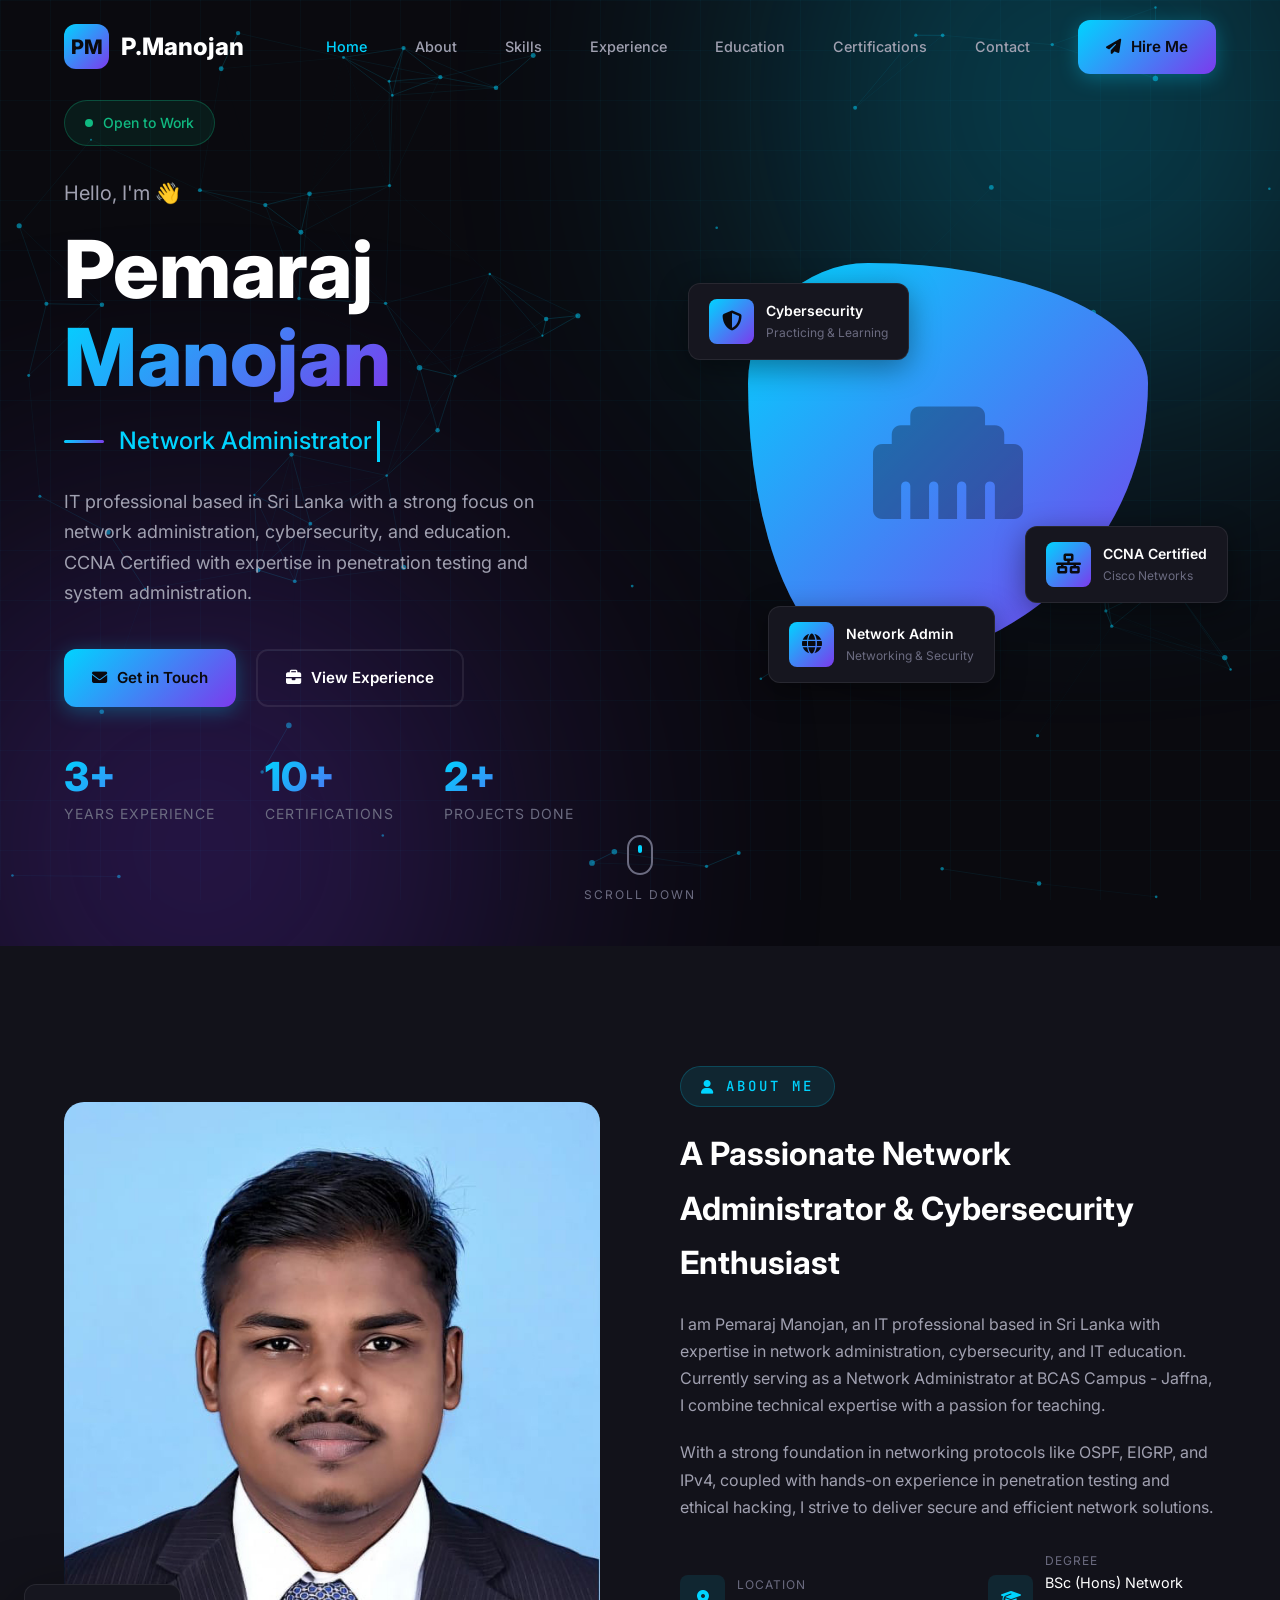
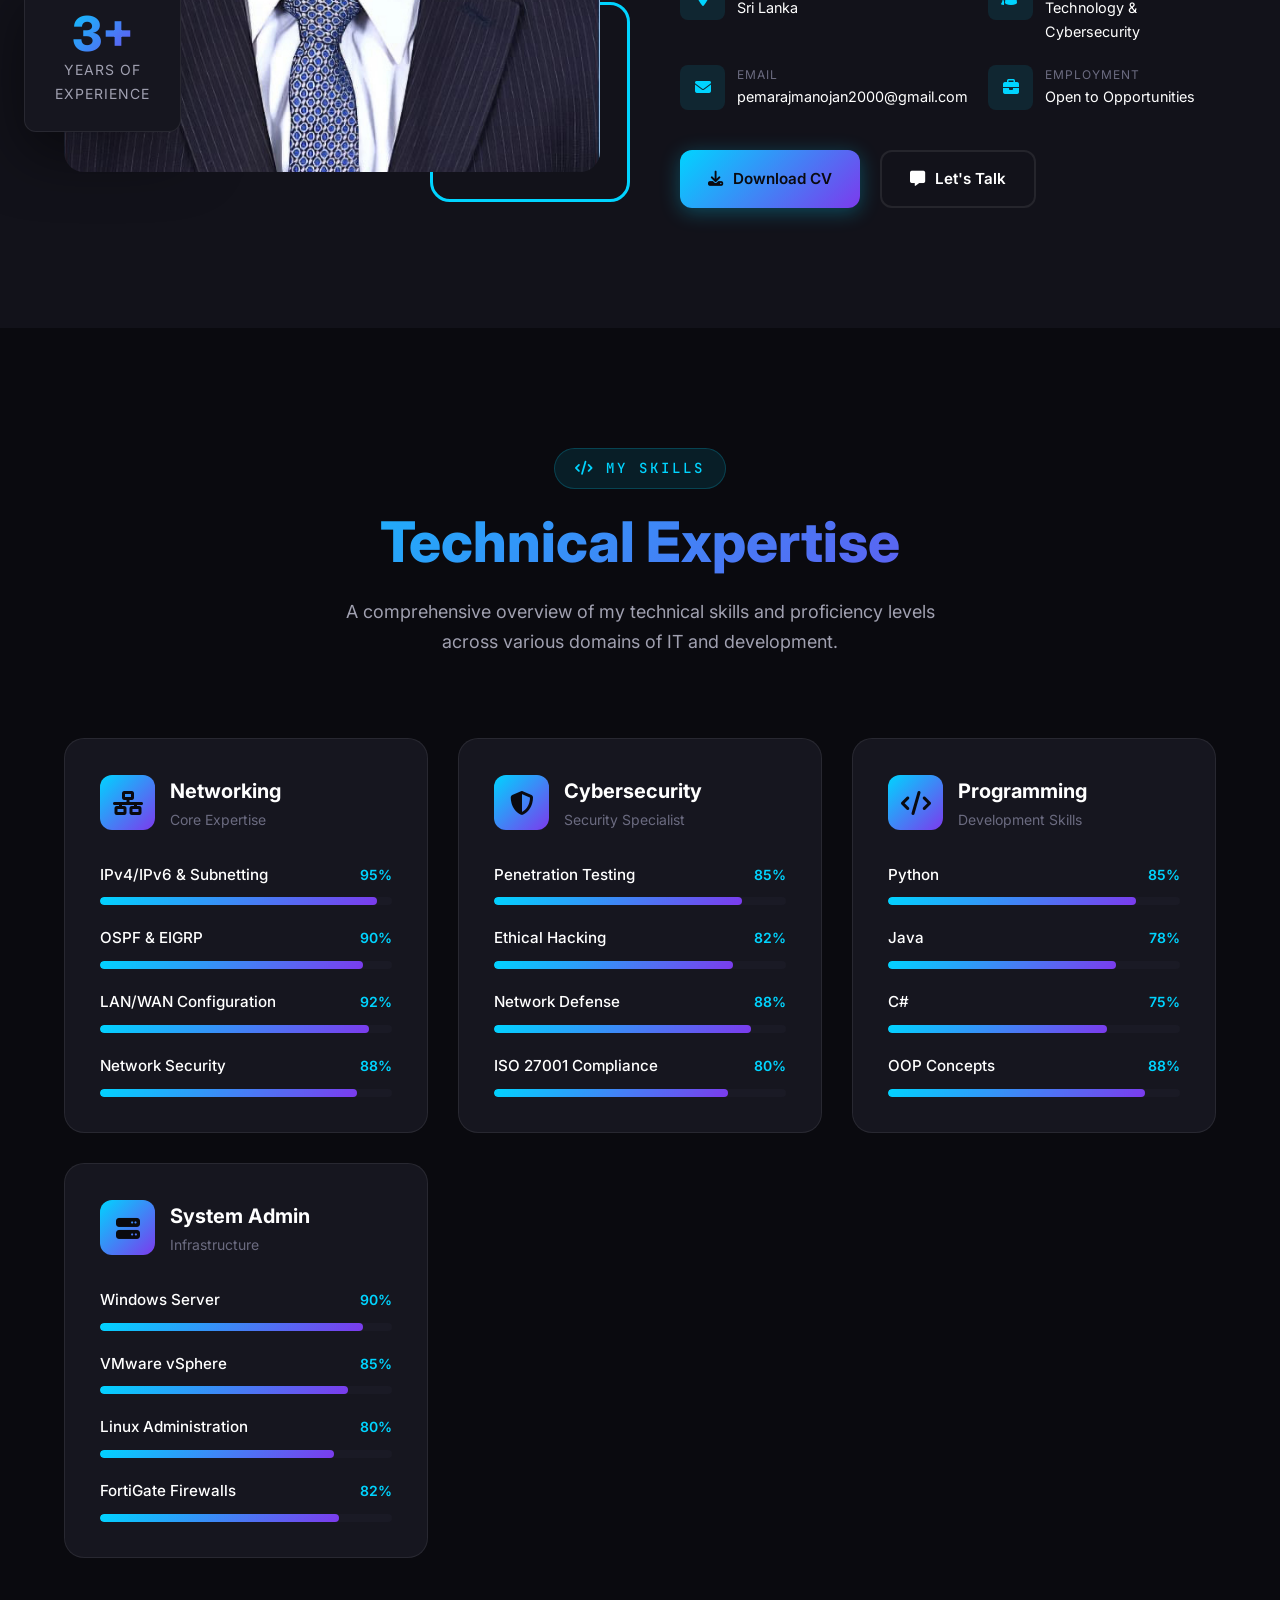
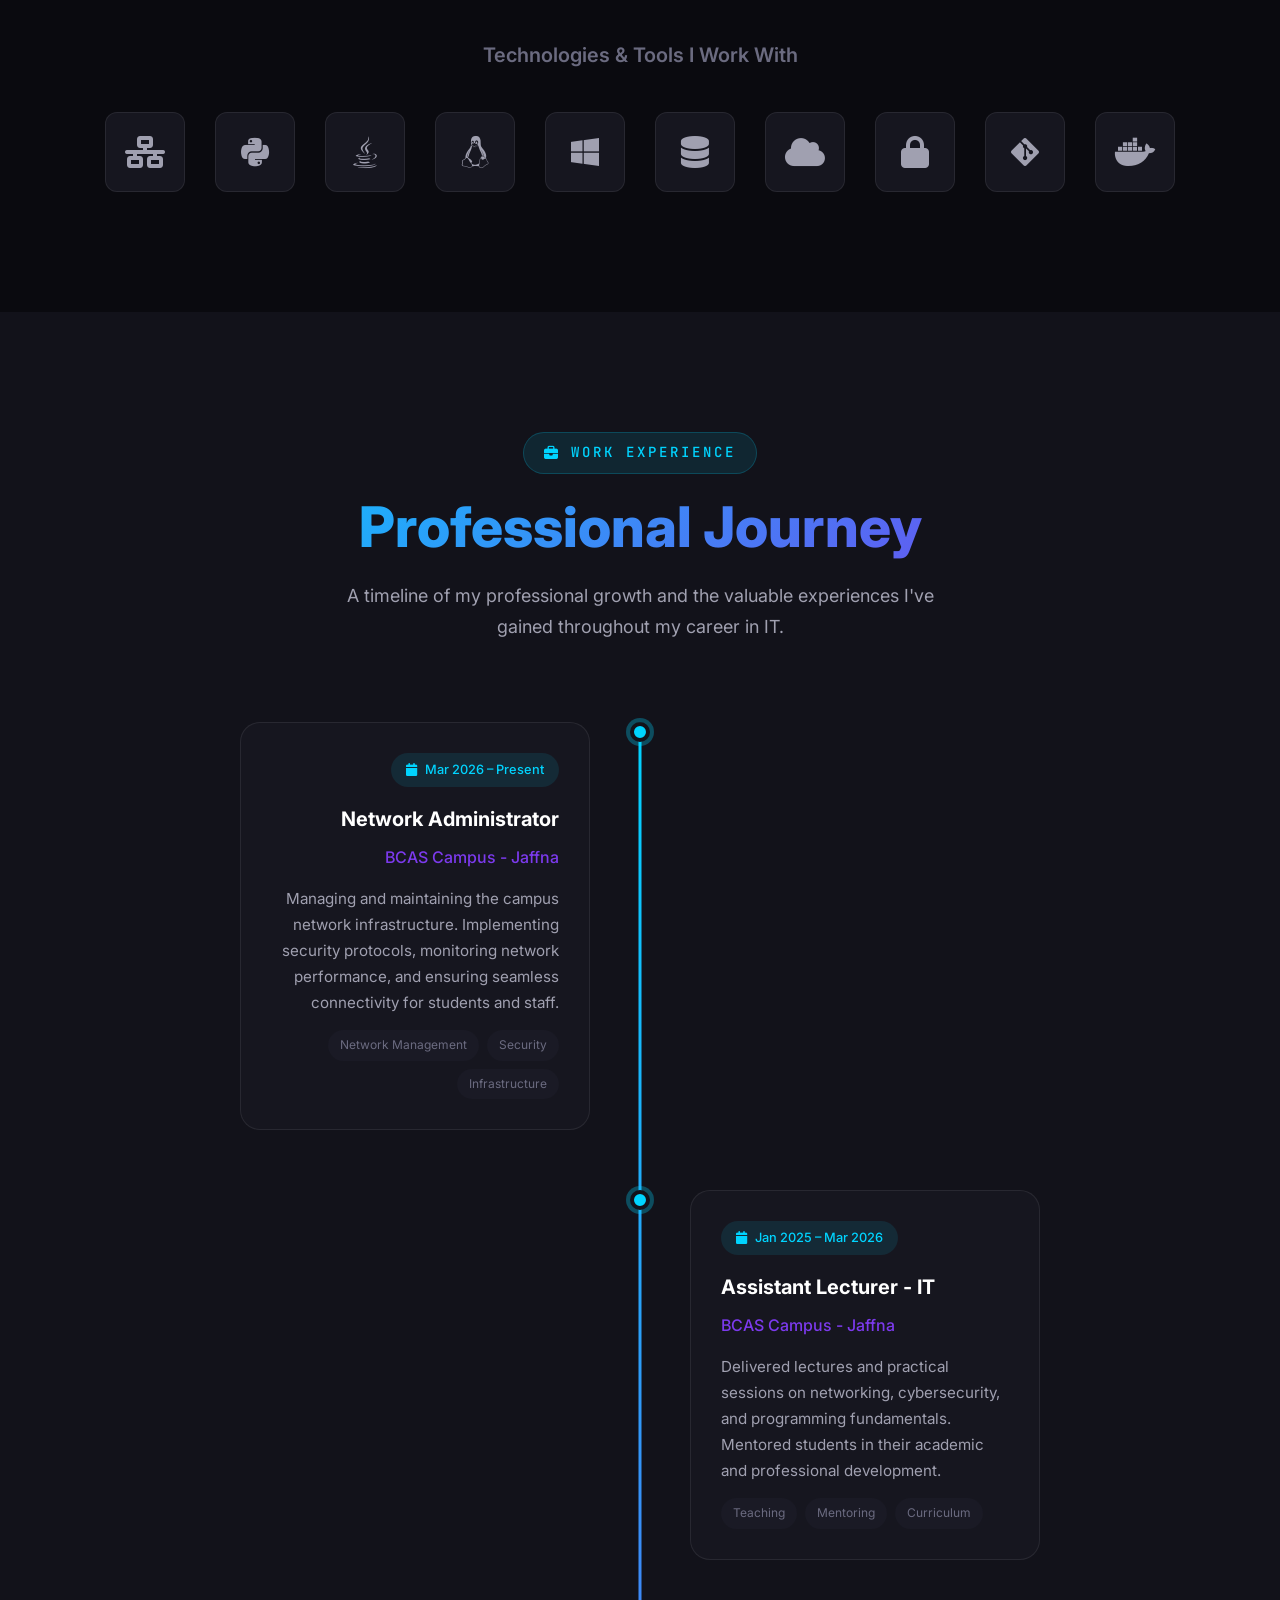
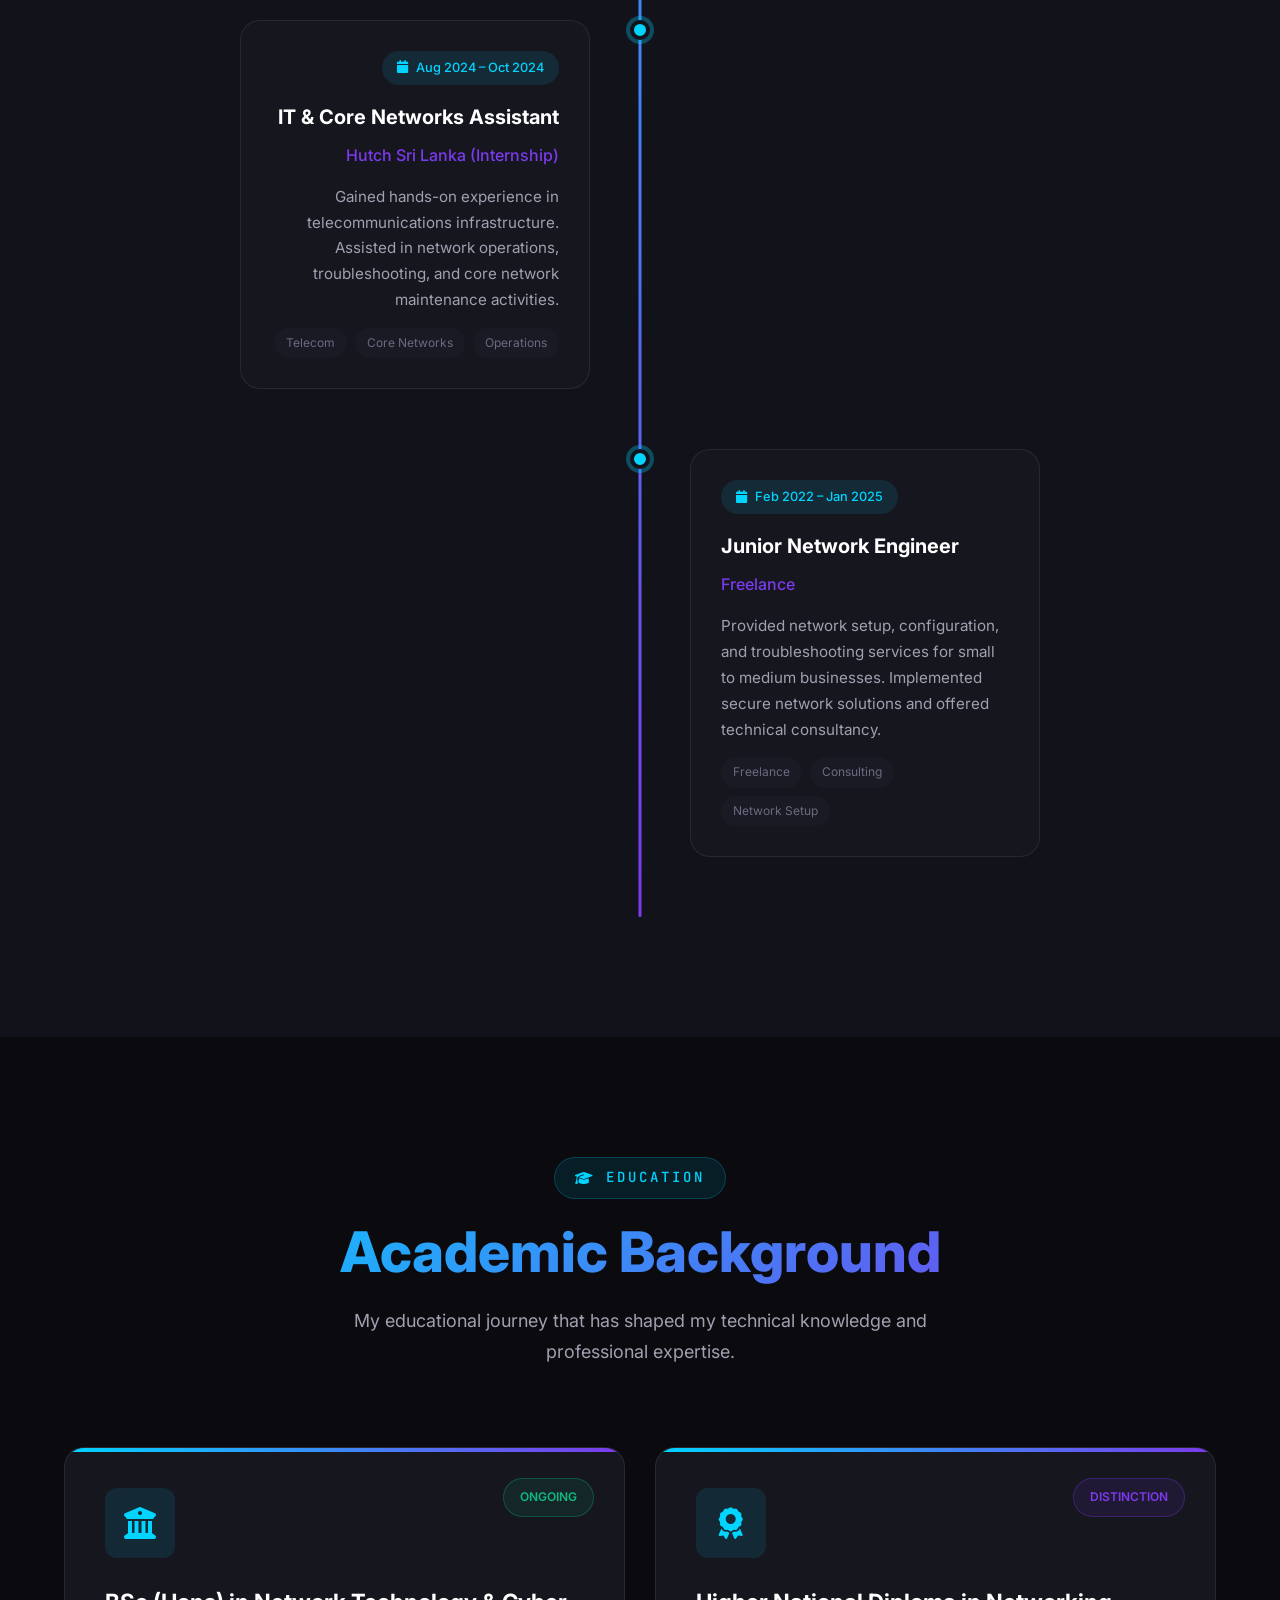
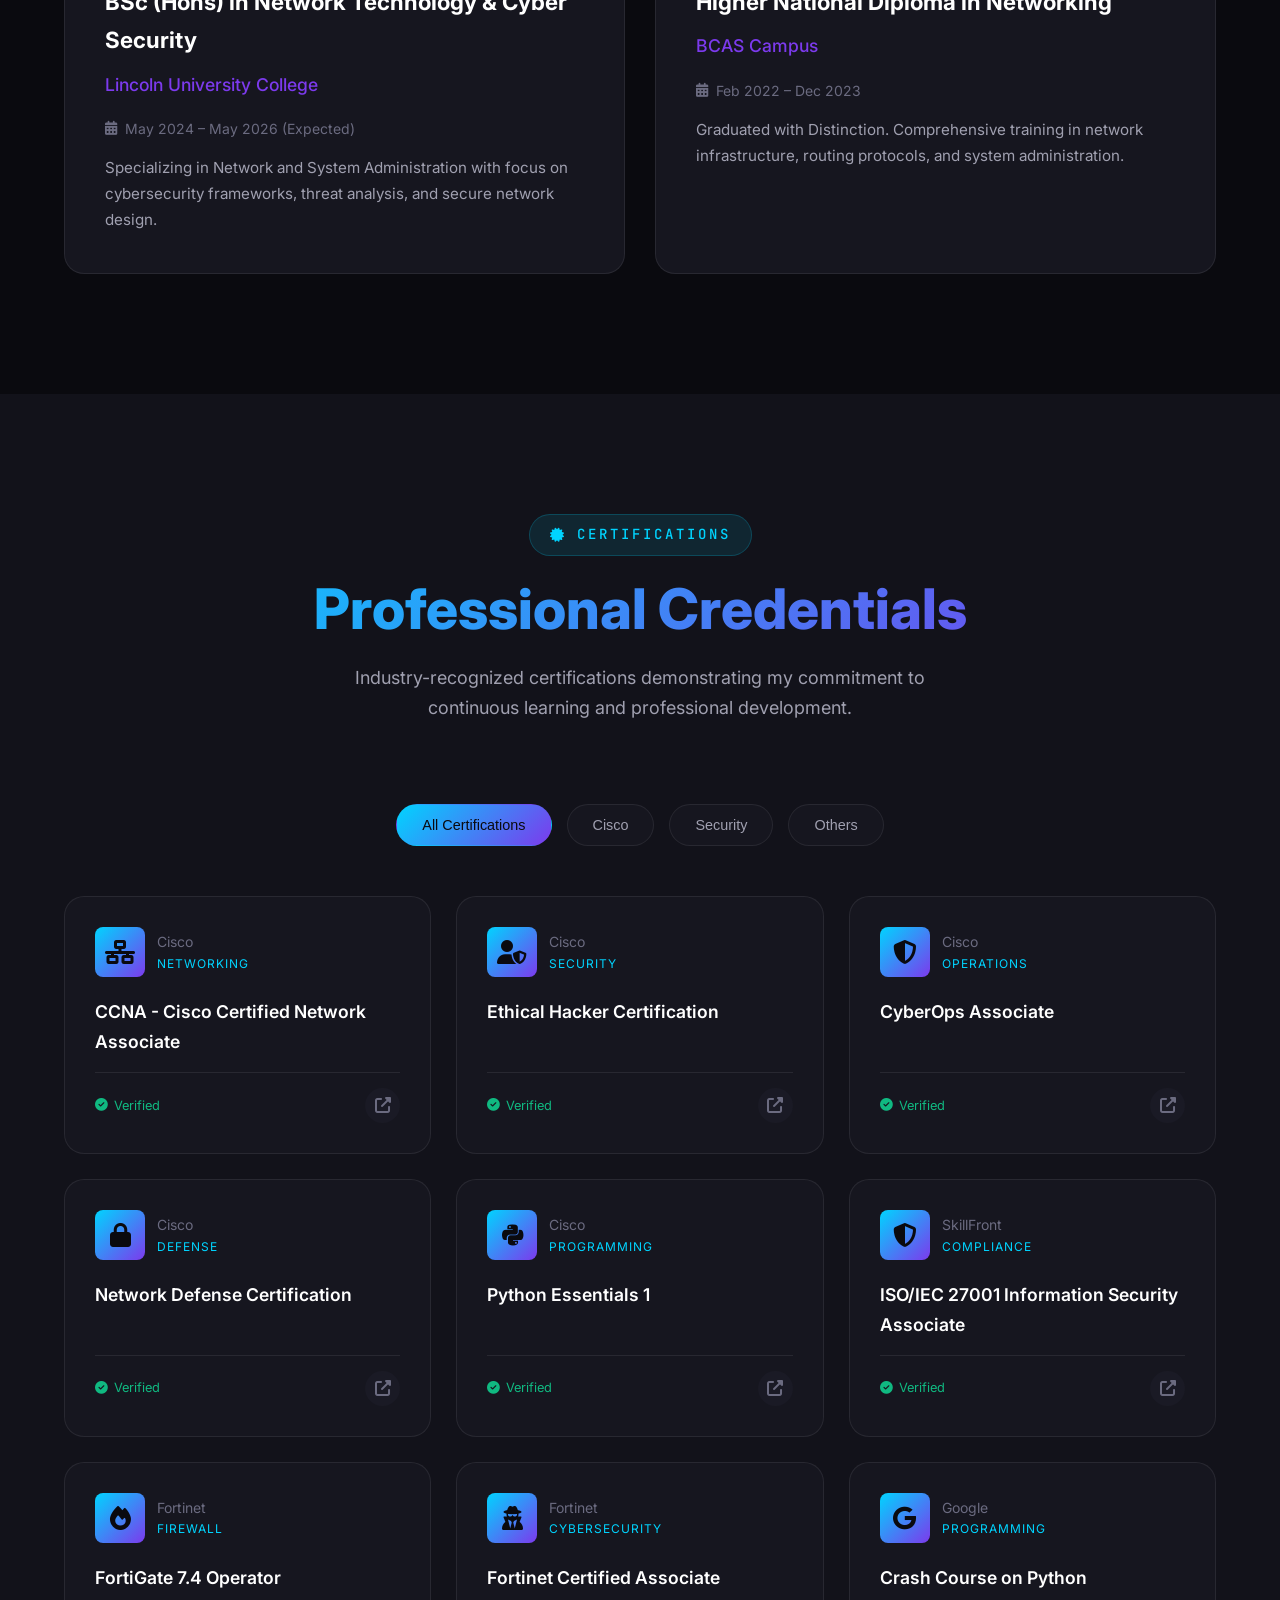
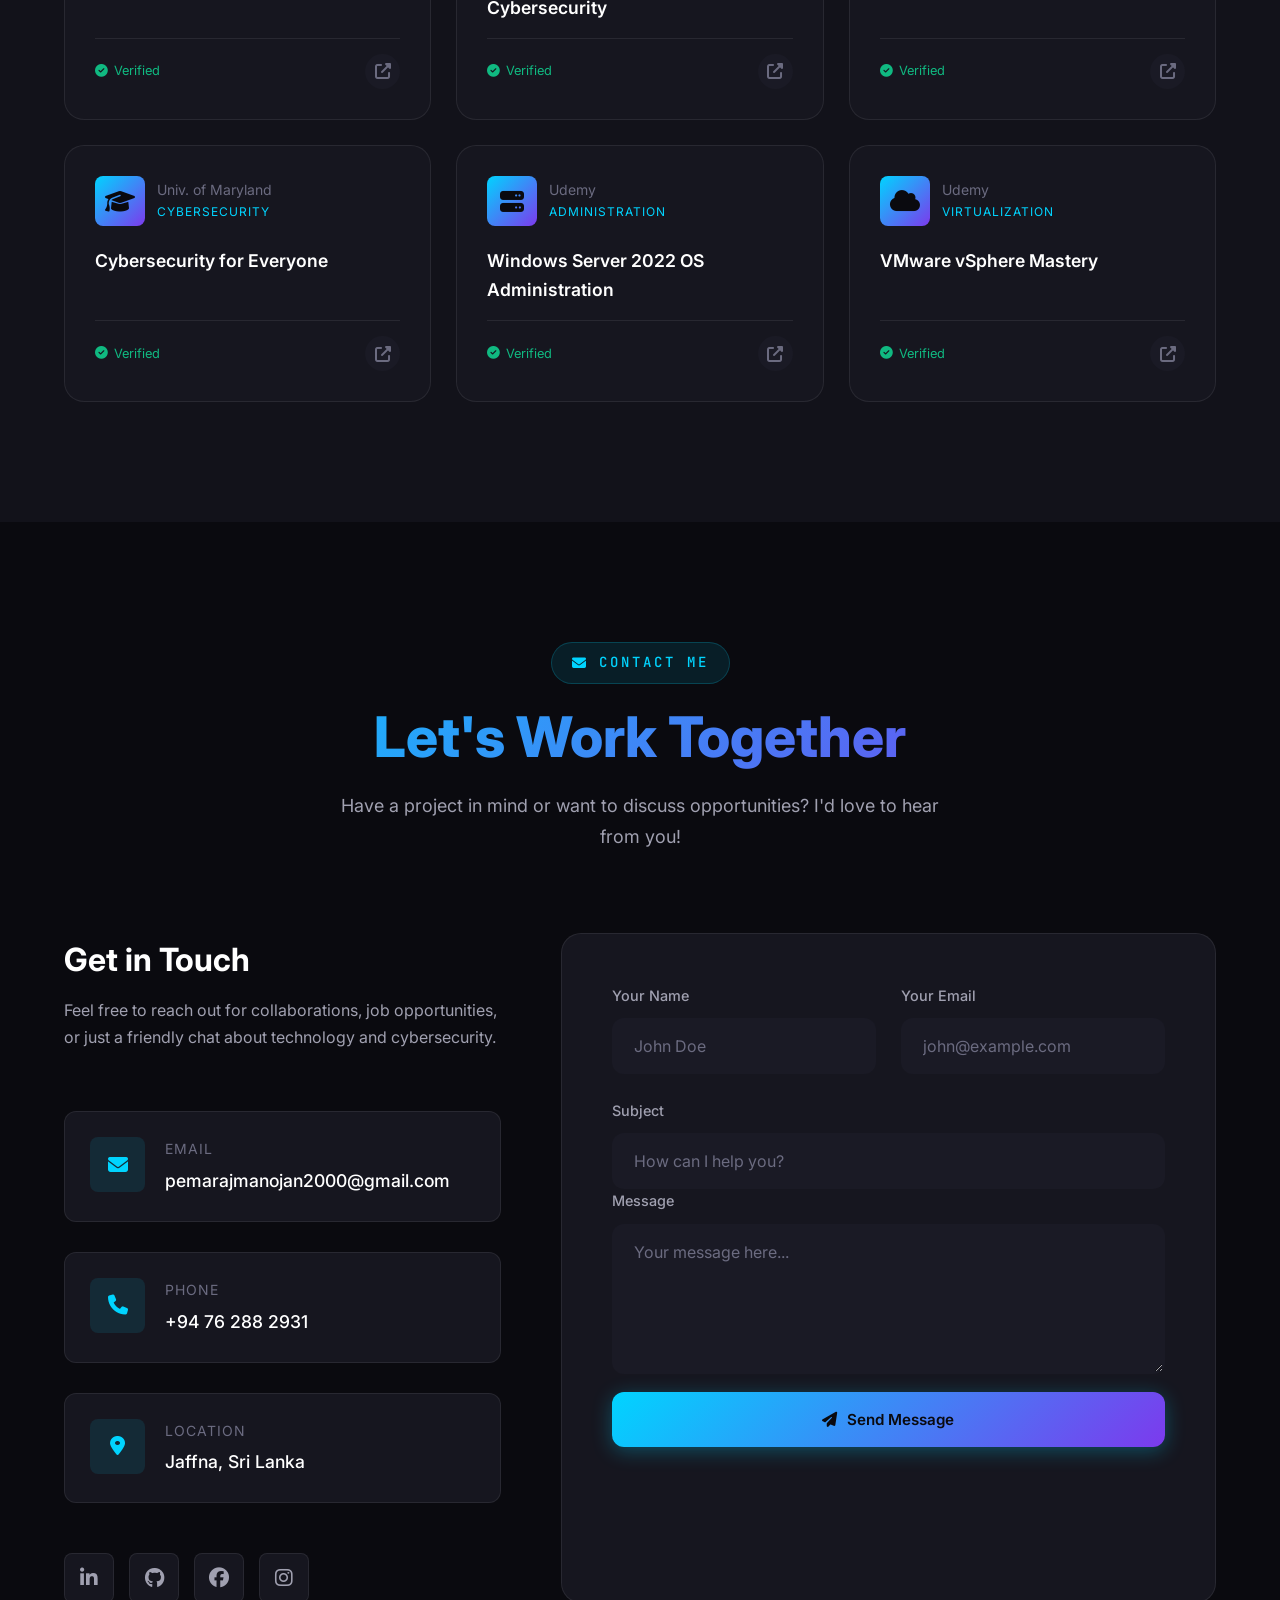
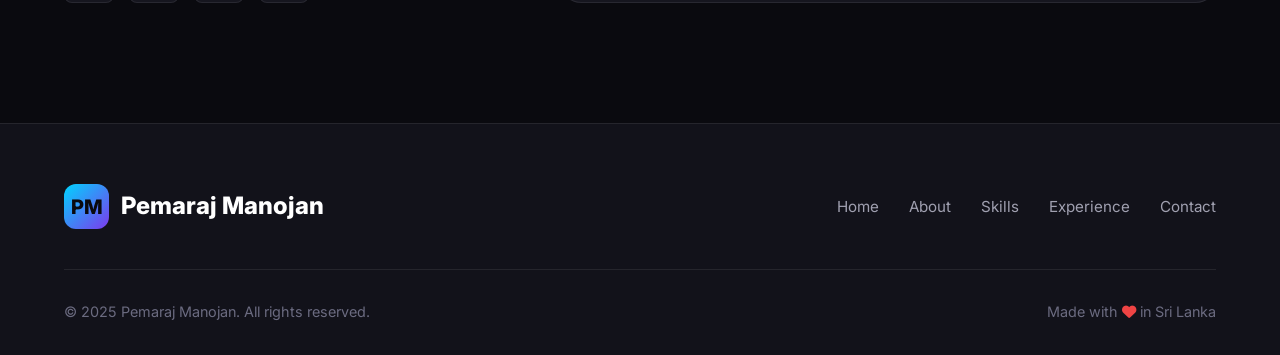
==== index.html @ 78e45309 "Add files via upload" ====
<!DOCTYPE html>
<html lang="en">
<head>
    <meta charset="UTF-8">
    <meta name="viewport" content="width=device-width, initial-scale=1.0">
    <title>Pemaraj Manojan | Network Administrator & Cybersecurity Specialist</title>
    <link href="https://fonts.googleapis.com/css2?family=Inter:wght@300;400;500;600;700;800&family=JetBrains+Mono:wght@400;500&display=swap" rel="stylesheet">
    <link rel="stylesheet" href="https://cdnjs.cloudflare.com/ajax/libs/font-awesome/6.4.0/css/all.min.css">
    <!-- Font Awesome 5 -->
<link rel="stylesheet" href="https://cdnjs.cloudflare.com/ajax/libs/font-awesome/5.15.4/css/all.min.css">

<!-- Font Awesome 6 -->
<link rel="stylesheet" href="https://cdnjs.cloudflare.com/ajax/libs/font-awesome/6.4.0/css/all.min.css">
    <style>
        /* ============================================
           CSS VARIABLES & ROOT CONFIGURATION
        ============================================ */
        :root {
            --primary: #00d4ff;
            --primary-dark: #00a8cc;
            --secondary: #7c3aed;
            --accent: #10b981;
            --warning: #f59e0b;
            --danger: #ef4444;
            
            --bg-primary: #0a0a0f;
            --bg-secondary: #12121a;
            --bg-tertiary: #1a1a25;
            --bg-card: #16161f;
            --bg-card-hover: #1e1e2a;
            
            --text-primary: #ffffff;
            --text-secondary: #a0a0b0;
            --text-muted: #6b6b80;
            
            --gradient-primary: linear-gradient(135deg, #00d4ff 0%, #7c3aed 100%);
            --gradient-secondary: linear-gradient(135deg, #7c3aed 0%, #ec4899 100%);
            --gradient-accent: linear-gradient(135deg, #10b981 0%, #00d4ff 100%);
            
            --border-color: rgba(255, 255, 255, 0.08);
            --border-glow: rgba(0, 212, 255, 0.3);
            --shadow-sm: 0 2px 8px rgba(0, 0, 0, 0.3);
            --shadow-md: 0 8px 30px rgba(0, 0, 0, 0.4);
            --shadow-lg: 0 20px 60px rgba(0, 0, 0, 0.5);
            --shadow-glow: 0 0 40px rgba(0, 212, 255, 0.15);
            
            --section-padding: 120px;
            --container-width: 1200px;
            
            --transition-fast: 0.2s ease;
            --transition-normal: 0.3s ease;
            --transition-slow: 0.5s ease;
            
            --radius-sm: 8px;
            --radius-md: 12px;
            --radius-lg: 20px;
            --radius-xl: 30px;
        }

        /* ============================================
           RESET & BASE STYLES
        ============================================ */
        *, *::before, *::after {
            margin: 0;
            padding: 0;
            box-sizing: border-box;
        }

        html {
            scroll-behavior: smooth;
            font-size: 16px;
        }

        body {
            font-family: 'Inter', -apple-system, BlinkMacSystemFont, sans-serif;
            background: var(--bg-primary);
            color: var(--text-primary);
            line-height: 1.7;
            overflow-x: hidden;
            -webkit-font-smoothing: antialiased;
            -moz-osx-font-smoothing: grayscale;
        }

        ::selection {
            background: var(--primary);
            color: var(--bg-primary);
        }

        ::-webkit-scrollbar {
            width: 10px;
        }

        ::-webkit-scrollbar-track {
            background: var(--bg-secondary);
        }

        ::-webkit-scrollbar-thumb {
            background: var(--gradient-primary);
            border-radius: 5px;
        }

        a {
            text-decoration: none;
            color: inherit;
            transition: var(--transition-normal);
        }

        img {
            max-width: 100%;
            height: auto;
            display: block;
        }

        /* ============================================
           UTILITY CLASSES
        ============================================ */
        .container {
            max-width: var(--container-width);
            margin: 0 auto;
            padding: 0 24px;
        }

        .section {
            padding: var(--section-padding) 0;
            position: relative;
        }

        .section-header {
            text-align: center;
            margin-bottom: 80px;
        }

        .section-label {
            display: inline-flex;
            align-items: center;
            gap: 10px;
            font-family: 'JetBrains Mono', monospace;
            font-size: 0.875rem;
            font-weight: 500;
            color: var(--primary);
            text-transform: uppercase;
            letter-spacing: 3px;
            margin-bottom: 20px;
            padding: 8px 20px;
            background: rgba(0, 212, 255, 0.1);
            border: 1px solid rgba(0, 212, 255, 0.2);
            border-radius: 50px;
        }

        .section-title {
            font-size: clamp(2.5rem, 5vw, 3.5rem);
            font-weight: 800;
            line-height: 1.2;
            margin-bottom: 20px;
            background: var(--gradient-primary);
            -webkit-background-clip: text;
            -webkit-text-fill-color: transparent;
            background-clip: text;
        }

        .section-subtitle {
            font-size: 1.125rem;
            color: var(--text-secondary);
            max-width: 600px;
            margin: 0 auto;
        }

        .gradient-text {
            background: var(--gradient-primary);
            -webkit-background-clip: text;
            -webkit-text-fill-color: transparent;
            background-clip: text;
        }

        /* ============================================
           ANIMATED BACKGROUND
        ============================================ */
        #particles-canvas {
            position: fixed;
            top: 0;
            left: 0;
            width: 100%;
            height: 100%;
            z-index: -1;
            pointer-events: none;
        }

        .bg-grid {
            position: fixed;
            top: 0;
            left: 0;
            width: 100%;
            height: 100%;
            background-image: 
                linear-gradient(rgba(0, 212, 255, 0.03) 1px, transparent 1px),
                linear-gradient(90deg, rgba(0, 212, 255, 0.03) 1px, transparent 1px);
            background-size: 50px 50px;
            z-index: -1;
            pointer-events: none;
        }

        /* ============================================
           NAVIGATION
        ============================================ */
        .navbar {
            position: fixed;
            top: 0;
            left: 0;
            right: 0;
            z-index: 1000;
            padding: 20px 0;
            transition: var(--transition-normal);
        }

        .navbar.scrolled {
            background: rgba(10, 10, 15, 0.95);
            backdrop-filter: blur(20px);
            -webkit-backdrop-filter: blur(20px);
            border-bottom: 1px solid var(--border-color);
            padding: 15px 0;
            box-shadow: var(--shadow-md);
        }

        .nav-container {
            display: flex;
            align-items: center;
            justify-content: space-between;
            max-width: var(--container-width);
            margin: 0 auto;
            padding: 0 24px;
        }

        .nav-logo {
            display: flex;
            align-items: center;
            gap: 12px;
            font-size: 1.5rem;
            font-weight: 800;
            color: var(--text-primary);
            z-index: 1001;
        }

        .logo-icon {
            width: 45px;
            height: 45px;
            background: var(--gradient-primary);
            border-radius: var(--radius-md);
            display: flex;
            align-items: center;
            justify-content: center;
            font-size: 1.25rem;
            font-weight: 800;
            color: var(--bg-primary);
        }

        .nav-menu {
            display: flex;
            align-items: center;
            gap: 8px;
            list-style: none;
        }

        .nav-link {
            display: block;
            padding: 12px 20px;
            font-size: 0.9rem;
            font-weight: 500;
            color: var(--text-secondary);
            border-radius: var(--radius-sm);
            transition: var(--transition-normal);
        }

        .nav-link:hover {
            color: var(--text-primary);
            background: rgba(255, 255, 255, 0.05);
        }

        .nav-link.active {
            color: var(--primary);
        }

        .nav-cta {
            margin-left: 20px;
        }

        .btn {
            display: inline-flex;
            align-items: center;
            justify-content: center;
            gap: 10px;
            padding: 14px 28px;
            font-family: inherit;
            font-size: 0.95rem;
            font-weight: 600;
            border: none;
            border-radius: var(--radius-md);
            cursor: pointer;
            transition: var(--transition-normal);
        }

        .btn-primary {
            background: var(--gradient-primary);
            color: var(--bg-primary);
            box-shadow: 0 4px 20px rgba(0, 212, 255, 0.3);
        }

        .btn-primary:hover {
            transform: translateY(-2px);
            box-shadow: 0 8px 30px rgba(0, 212, 255, 0.4);
        }

        .btn-secondary {
            background: transparent;
            color: var(--text-primary);
            border: 2px solid var(--border-color);
        }

        .btn-secondary:hover {
            border-color: var(--primary);
            background: rgba(0, 212, 255, 0.1);
        }

        .mobile-menu-btn {
            display: none;
            flex-direction: column;
            gap: 6px;
            padding: 10px;
            background: none;
            border: none;
            cursor: pointer;
            z-index: 1001;
        }

        .mobile-menu-btn span {
            display: block;
            width: 25px;
            height: 2px;
            background: var(--text-primary);
            border-radius: 2px;
            transition: var(--transition-normal);
        }

        /* ============================================
           HERO SECTION
        ============================================ */
        .hero {
            min-height: 100vh;
            display: flex;
            align-items: center;
            padding-top: 100px;
            position: relative;
            overflow: hidden;
        }

        .hero-bg-glow {
            position: absolute;
            width: 600px;
            height: 600px;
            border-radius: 50%;
            filter: blur(150px);
            opacity: 0.3;
            pointer-events: none;
        }

        .hero-bg-glow.primary {
            top: -200px;
            right: -100px;
            background: var(--primary);
        }

        .hero-bg-glow.secondary {
            bottom: -200px;
            left: -100px;
            background: var(--secondary);
        }

        .hero-content {
            display: grid;
            grid-template-columns: 1fr 1fr;
            gap: 80px;
            align-items: center;
            position: relative;
            z-index: 1;
        }

        .hero-text {
            animation: fadeInUp 1s ease;
        }

        .hero-badge {
            display: inline-flex;
            align-items: center;
            gap: 10px;
            padding: 10px 20px;
            background: rgba(16, 185, 129, 0.1);
            border: 1px solid rgba(16, 185, 129, 0.3);
            border-radius: 50px;
            font-size: 0.875rem;
            font-weight: 500;
            color: var(--accent);
            margin-bottom: 30px;
        }

        .hero-badge .dot {
            width: 8px;
            height: 8px;
            background: var(--accent);
            border-radius: 50%;
            animation: pulse 2s infinite;
        }

        .hero-greeting {
            font-size: 1.25rem;
            color: var(--text-secondary);
            margin-bottom: 15px;
        }

        .hero-greeting span {
            display: inline-block;
            animation: wave 2.5s infinite;
            transform-origin: 70% 70%;
        }

        .hero-name {
            font-size: clamp(3rem, 7vw, 5rem);
            font-weight: 800;
            line-height: 1.1;
            margin-bottom: 20px;
        }

        .hero-title {
            display: flex;
            align-items: center;
            gap: 15px;
            font-size: 1.5rem;
            font-weight: 500;
            color: var(--text-secondary);
            margin-bottom: 25px;
        }

        .hero-title::before {
            content: '';
            width: 40px;
            height: 3px;
            background: var(--gradient-primary);
            border-radius: 2px;
        }

        .typing-text {
            color: var(--primary);
            border-right: 3px solid var(--primary);
            padding-right: 5px;
            animation: blink 0.8s infinite;
        }

        .hero-description {
            font-size: 1.125rem;
            color: var(--text-secondary);
            margin-bottom: 40px;
            max-width: 500px;
        }

        .hero-buttons {
            display: flex;
            gap: 20px;
            margin-bottom: 50px;
        }

        .hero-stats {
            display: flex;
            gap: 50px;
        }

        .stat-item {
            text-align: left;
        }

        .stat-number {
            font-size: 2.5rem;
            font-weight: 800;
            background: var(--gradient-primary);
            -webkit-background-clip: text;
            -webkit-text-fill-color: transparent;
            background-clip: text;
            line-height: 1;
            margin-bottom: 5px;
        }

        .stat-label {
            font-size: 0.875rem;
            color: var(--text-muted);
            text-transform: uppercase;
            letter-spacing: 1px;
        }

        .hero-visual {
            position: relative;
            display: flex;
            justify-content: center;
            align-items: center;
            animation: fadeInRight 1s ease;
        }

        .hero-image-wrapper {
            position: relative;
            width: 400px;
            height: 400px;
        }

        .hero-image-bg {
            position: absolute;
            inset: 0;
            background: var(--gradient-primary);
            border-radius: 30% 70% 70% 30% / 30% 30% 70% 70%;
            animation: morphing 8s ease-in-out infinite;
            opacity: 0.2;
        }

        .hero-image {
            position: relative;
            width: 100%;
            height: 100%;
            border-radius: 30% 70% 70% 30% / 30% 30% 70% 70%;
            background: var(--gradient-primary);
            display: flex;
            align-items: center;
            justify-content: center;
            animation: morphing 8s ease-in-out infinite;
            overflow: hidden;
        }

        .hero-image img {
            width: 100%;
            height: 100%;
            object-fit: cover;
            border-radius: inherit;
        }

        .hero-image i {
            font-size: 150px;
            color: rgba(0, 0, 0, 0.3);
        }

        .floating-card {
            position: absolute;
            background: var(--bg-card);
            border: 1px solid var(--border-color);
            border-radius: var(--radius-md);
            padding: 15px 20px;
            display: flex;
            align-items: center;
            gap: 12px;
            box-shadow: var(--shadow-md);
            animation: float 3s ease-in-out infinite;
        }

        .floating-card.card-1 {
            top: 20px;
            left: -60px;
            animation-delay: 0s;
        }

        .floating-card.card-2 {
            bottom: 60px;
            right: -80px;
            animation-delay: 1s;
        }

        .floating-card.card-3 {
            bottom: -20px;
            left: 20px;
            animation-delay: 2s;
        }

        .floating-card-icon {
            width: 45px;
            height: 45px;
            background: var(--gradient-primary);
            border-radius: var(--radius-sm);
            display: flex;
            align-items: center;
            justify-content: center;
            font-size: 1.25rem;
            color: var(--bg-primary);
        }

        .floating-card-text {
            font-size: 0.875rem;
            font-weight: 600;
        }

        .floating-card-subtext {
            font-size: 0.75rem;
            color: var(--text-muted);
        }

        .scroll-indicator {
            position: absolute;
            bottom: 40px;
            left: 50%;
            transform: translateX(-50%);
            display: flex;
            flex-direction: column;
            align-items: center;
            gap: 10px;
            color: var(--text-muted);
            font-size: 0.75rem;
            text-transform: uppercase;
            letter-spacing: 2px;
            animation: fadeIn 1s ease 1s both;
        }

        .scroll-indicator .mouse {
            width: 26px;
            height: 40px;
            border: 2px solid var(--text-muted);
            border-radius: 15px;
            position: relative;
        }

        .scroll-indicator .wheel {
            position: absolute;
            top: 8px;
            left: 50%;
            transform: translateX(-50%);
            width: 4px;
            height: 8px;
            background: var(--primary);
            border-radius: 2px;
            animation: scroll 2s infinite;
        }

        /* ============================================
           ABOUT SECTION
        ============================================ */
        .about {
            background: var(--bg-secondary);
        }

        .about-content {
            display: grid;
            grid-template-columns: 1fr 1fr;
            gap: 80px;
            align-items: center;
        }

        .about-image {
            position: relative;
        }

        .about-image-main {
            position: relative;
            border-radius: var(--radius-lg);
            overflow: hidden;
            background: var(--gradient-primary);
            aspect-ratio: 4/5;
            display: flex;
            align-items: center;
            justify-content: center;
        }

        .about-image-main i {
            font-size: 200px;
            color: rgba(0, 0, 0, 0.2);
        }

        .about-image-decoration {
            position: absolute;
            width: 200px;
            height: 200px;
            border: 3px solid var(--primary);
            border-radius: var(--radius-lg);
            bottom: -30px;
            right: -30px;
            z-index: -1;
        }

        .experience-badge {
            position: absolute;
            bottom: 40px;
            left: -40px;
            background: var(--bg-card);
            border: 1px solid var(--border-color);
            border-radius: var(--radius-md);
            padding: 25px 30px;
            text-align: center;
            box-shadow: var(--shadow-lg);
        }

        .experience-badge-number {
            font-size: 3rem;
            font-weight: 800;
            background: var(--gradient-primary);
            -webkit-background-clip: text;
            -webkit-text-fill-color: transparent;
            background-clip: text;
            line-height: 1;
        }

        .experience-badge-text {
            font-size: 0.875rem;
            color: var(--text-secondary);
            text-transform: uppercase;
            letter-spacing: 1px;
        }

        .about-text h3 {
            font-size: 2rem;
            font-weight: 700;
            margin-bottom: 20px;
        }

        .about-text p {
            color: var(--text-secondary);
            margin-bottom: 20px;
        }

        .about-details {
            display: grid;
            grid-template-columns: 1fr 1fr;
            gap: 20px;
            margin: 30px 0;
        }

        .about-detail-item {
            display: flex;
            align-items: center;
            gap: 12px;
        }

        .about-detail-icon {
            width: 45px;
            height: 45px;
            background: rgba(0, 212, 255, 0.1);
            border-radius: var(--radius-sm);
            display: flex;
            align-items: center;
            justify-content: center;
            color: var(--primary);
            flex-shrink: 0;
        }

        .about-detail-text {
            font-size: 0.9rem;
        }

        .about-detail-label {
            color: var(--text-muted);
            font-size: 0.75rem;
            text-transform: uppercase;
            letter-spacing: 1px;
        }

        .about-cta {
            display: flex;
            gap: 20px;
            margin-top: 40px;
        }

        /* ============================================
           SKILLS SECTION
        ============================================ */
        .skills-grid {
            display: grid;
            grid-template-columns: repeat(auto-fit, minmax(300px, 1fr));
            gap: 30px;
        }

        .skill-category {
            background: var(--bg-card);
            border: 1px solid var(--border-color);
            border-radius: var(--radius-lg);
            padding: 35px;
            transition: var(--transition-normal);
        }

        .skill-category:hover {
            border-color: var(--border-glow);
            box-shadow: var(--shadow-glow);
            transform: translateY(-5px);
        }

        .skill-category-header {
            display: flex;
            align-items: center;
            gap: 15px;
            margin-bottom: 30px;
        }

        .skill-category-icon {
            width: 55px;
            height: 55px;
            background: var(--gradient-primary);
            border-radius: var(--radius-md);
            display: flex;
            align-items: center;
            justify-content: center;
            font-size: 1.5rem;
            color: var(--bg-primary);
        }

        .skill-category-title {
            font-size: 1.25rem;
            font-weight: 700;
        }

        .skill-category-count {
            font-size: 0.875rem;
            color: var(--text-muted);
        }

        .skill-list {
            display: flex;
            flex-direction: column;
            gap: 20px;
        }

        .skill-item {
            display: flex;
            flex-direction: column;
            gap: 10px;
        }

        .skill-info {
            display: flex;
            justify-content: space-between;
            align-items: center;
        }

        .skill-name {
            font-size: 0.95rem;
            font-weight: 500;
        }

        .skill-percentage {
            font-size: 0.875rem;
            font-weight: 600;
            color: var(--primary);
        }

        .skill-bar {
            height: 8px;
            background: var(--bg-tertiary);
            border-radius: 4px;
            overflow: hidden;
        }

        .skill-progress {
            height: 100%;
            background: var(--gradient-primary);
            border-radius: 4px;
            width: 0;
            transition: width 1.5s ease;
        }

        .tech-stack {
            margin-top: 80px;
        }

        .tech-stack-title {
            text-align: center;
            font-size: 1.25rem;
            font-weight: 600;
            color: var(--text-muted);
            margin-bottom: 40px;
        }

        .tech-icons {
            display: flex;
            justify-content: center;
            flex-wrap: wrap;
            gap: 30px;
        }

        .tech-icon {
            width: 80px;
            height: 80px;
            background: var(--bg-card);
            border: 1px solid var(--border-color);
            border-radius: var(--radius-md);
            display: flex;
            align-items: center;
            justify-content: center;
            font-size: 2rem;
            color: var(--text-secondary);
            transition: var(--transition-normal);
            cursor: pointer;
        }

        .tech-icon:hover {
            border-color: var(--primary);
            color: var(--primary);
            transform: translateY(-5px);
            box-shadow: 0 10px 30px rgba(0, 212, 255, 0.2);
        }

        /* ============================================
           EXPERIENCE SECTION
        ============================================ */
        .experience {
            background: var(--bg-secondary);
        }

        .timeline {
            position: relative;
            max-width: 900px;
            margin: 0 auto;
        }

        .timeline::before {
            content: '';
            position: absolute;
            left: 50%;
            transform: translateX(-50%);
            width: 3px;
            height: 100%;
            background: var(--gradient-primary);
            border-radius: 2px;
        }

        .timeline-item {
            position: relative;
            width: 50%;
            padding: 0 50px 60px;
        }

        .timeline-item:nth-child(odd) {
            left: 0;
            text-align: right;
        }

        .timeline-item:nth-child(even) {
            left: 50%;
            text-align: left;
        }

        .timeline-dot {
            position: absolute;
            top: 0;
            width: 20px;
            height: 20px;
            background: var(--primary);
            border: 4px solid var(--bg-secondary);
            border-radius: 50%;
            box-shadow: 0 0 0 4px rgba(0, 212, 255, 0.3);
        }

        .timeline-item:nth-child(odd) .timeline-dot {
            right: -10px;
        }

        .timeline-item:nth-child(even) .timeline-dot {
            left: -10px;
        }

        .timeline-content {
            background: var(--bg-card);
            border: 1px solid var(--border-color);
            border-radius: var(--radius-lg);
            padding: 30px;
            transition: var(--transition-normal);
        }

        .timeline-content:hover {
            border-color: var(--border-glow);
            box-shadow: var(--shadow-glow);
        }

        .timeline-date {
            display: inline-flex;
            align-items: center;
            gap: 8px;
            padding: 6px 15px;
            background: rgba(0, 212, 255, 0.1);
            border-radius: 50px;
            font-size: 0.8rem;
            font-weight: 500;
            color: var(--primary);
            margin-bottom: 15px;
        }

        .timeline-title {
            font-size: 1.25rem;
            font-weight: 700;
            margin-bottom: 8px;
        }

        .timeline-company {
            font-size: 1rem;
            color: var(--secondary);
            font-weight: 500;
            margin-bottom: 15px;
        }

        .timeline-description {
            font-size: 0.95rem;
            color: var(--text-secondary);
            line-height: 1.7;
        }

        .timeline-tags {
            display: flex;
            flex-wrap: wrap;
            gap: 8px;
            margin-top: 15px;
        }

        .timeline-item:nth-child(odd) .timeline-tags {
            justify-content: flex-end;
        }

        .timeline-tag {
            padding: 5px 12px;
            background: var(--bg-tertiary);
            border-radius: 20px;
            font-size: 0.75rem;
            color: var(--text-muted);
        }

        /* ============================================
           EDUCATION SECTION
        ============================================ */
        .education-grid {
            display: grid;
            grid-template-columns: repeat(auto-fit, minmax(350px, 1fr));
            gap: 30px;
        }

        .education-card {
            background: var(--bg-card);
            border: 1px solid var(--border-color);
            border-radius: var(--radius-lg);
            padding: 40px;
            position: relative;
            overflow: hidden;
            transition: var(--transition-normal);
        }

        .education-card::before {
            content: '';
            position: absolute;
            top: 0;
            left: 0;
            right: 0;
            height: 4px;
            background: var(--gradient-primary);
        }

        .education-card:hover {
            border-color: var(--border-glow);
            transform: translateY(-5px);
            box-shadow: var(--shadow-glow);
        }

        .education-icon {
            width: 70px;
            height: 70px;
            background: rgba(0, 212, 255, 0.1);
            border-radius: var(--radius-md);
            display: flex;
            align-items: center;
            justify-content: center;
            font-size: 2rem;
            color: var(--primary);
            margin-bottom: 25px;
        }

        .education-degree {
            font-size: 1.4rem;
            font-weight: 700;
            margin-bottom: 10px;
        }

        .education-school {
            font-size: 1.1rem;
            color: var(--secondary);
            font-weight: 500;
            margin-bottom: 15px;
        }

        .education-date {
            display: inline-flex;
            align-items: center;
            gap: 8px;
            font-size: 0.875rem;
            color: var(--text-muted);
            margin-bottom: 15px;
        }

        .education-description {
            color: var(--text-secondary);
            font-size: 0.95rem;
        }

        .education-badge {
            position: absolute;
            top: 30px;
            right: 30px;
            padding: 8px 16px;
            background: rgba(16, 185, 129, 0.1);
            border: 1px solid rgba(16, 185, 129, 0.3);
            border-radius: 50px;
            font-size: 0.75rem;
            font-weight: 600;
            color: var(--accent);
            text-transform: uppercase;
        }

        /* ============================================
           CERTIFICATIONS SECTION
        ============================================ */
        .certifications {
            background: var(--bg-secondary);
        }

        .cert-tabs {
            display: flex;
            justify-content: center;
            gap: 15px;
            margin-bottom: 50px;
            flex-wrap: wrap;
        }

        .cert-tab {
            padding: 12px 25px;
            background: var(--bg-card);
            border: 1px solid var(--border-color);
            border-radius: 50px;
            font-size: 0.9rem;
            font-weight: 500;
            color: var(--text-secondary);
            cursor: pointer;
            transition: var(--transition-normal);
        }

        .cert-tab:hover,
        .cert-tab.active {
            background: var(--gradient-primary);
            border-color: transparent;
            color: var(--bg-primary);
        }

        .cert-grid {
            display: grid;
            grid-template-columns: repeat(auto-fill, minmax(300px, 1fr));
            gap: 25px;
        }

        .cert-card {
            background: var(--bg-card);
            border: 1px solid var(--border-color);
            border-radius: var(--radius-lg);
            padding: 30px;
            transition: var(--transition-normal);
            display: flex;
            flex-direction: column;
        }

        .cert-card:hover {
            border-color: var(--border-glow);
            transform: translateY(-3px);
            box-shadow: var(--shadow-glow);
        }

        .cert-provider {
            display: flex;
            align-items: center;
            gap: 12px;
            margin-bottom: 20px;
        }

        .cert-provider-logo {
            width: 50px;
            height: 50px;
            background: var(--gradient-primary);
            border-radius: var(--radius-sm);
            display: flex;
            align-items: center;
            justify-content: center;
            font-size: 1.5rem;
            color: var(--bg-primary);
        }

        .cert-provider-name {
            font-size: 0.875rem;
            color: var(--text-muted);
        }

        .cert-provider-type {
            font-size: 0.75rem;
            color: var(--primary);
            text-transform: uppercase;
            letter-spacing: 1px;
        }

        .cert-name {
            font-size: 1.1rem;
            font-weight: 600;
            margin-bottom: 15px;
            flex-grow: 1;
        }

        .cert-meta {
            display: flex;
            justify-content: space-between;
            align-items: center;
            padding-top: 15px;
            border-top: 1px solid var(--border-color);
        }

        .cert-status {
            display: flex;
            align-items: center;
            gap: 6px;
            font-size: 0.8rem;
            color: var(--accent);
        }

        .cert-link {
            width: 35px;
            height: 35px;
            background: var(--bg-tertiary);
            border-radius: 50%;
            display: flex;
            align-items: center;
            justify-content: center;
            color: var(--text-muted);
            transition: var(--transition-normal);
        }

        .cert-link:hover {
            background: var(--primary);
            color: var(--bg-primary);
        }

        /* ============================================
           CONTACT SECTION
        ============================================ */
        .contact-wrapper {
            display: grid;
            grid-template-columns: 1fr 1.5fr;
            gap: 60px;
        }

        .contact-info {
            display: flex;
            flex-direction: column;
            gap: 30px;
        }

        .contact-info h3 {
            font-size: 2rem;
            font-weight: 700;
            margin-bottom: 10px;
        }

        .contact-info p {
            color: var(--text-secondary);
            margin-bottom: 30px;
        }

        .contact-item {
            display: flex;
            align-items: flex-start;
            gap: 20px;
            padding: 25px;
            background: var(--bg-card);
            border: 1px solid var(--border-color);
            border-radius: var(--radius-md);
            transition: var(--transition-normal);
        }

        .contact-item:hover {
            border-color: var(--border-glow);
            transform: translateX(10px);
        }

        .contact-item-icon {
            width: 55px;
            height: 55px;
            background: rgba(0, 212, 255, 0.1);
            border-radius: var(--radius-sm);
            display: flex;
            align-items: center;
            justify-content: center;
            font-size: 1.25rem;
            color: var(--primary);
            flex-shrink: 0;
        }

        .contact-item-label {
            font-size: 0.875rem;
            color: var(--text-muted);
            text-transform: uppercase;
            letter-spacing: 1px;
            margin-bottom: 5px;
        }

        .contact-item-value {
            font-size: 1.1rem;
            font-weight: 500;
            word-break: break-word;
        }

        .social-links {
            display: flex;
            gap: 15px;
            margin-top: 20px;
        }

        .social-link {
            width: 50px;
            height: 50px;
            background: var(--bg-card);
            border: 1px solid var(--border-color);
            border-radius: var(--radius-sm);
            display: flex;
            align-items: center;
            justify-content: center;
            font-size: 1.25rem;
            color: var(--text-secondary);
            transition: var(--transition-normal);
        }

        .social-link:hover {
            background: var(--gradient-primary);
            border-color: transparent;
            color: var(--bg-primary);
            transform: translateY(-3px);
        }

        .contact-form {
            background: var(--bg-card);
            border: 1px solid var(--border-color);
            border-radius: var(--radius-lg);
            padding: 50px;
        }

        .form-row {
            display: grid;
            grid-template-columns: 1fr 1fr;
            gap: 25px;
            margin-bottom: 25px;
        }

        .form-group {
            position: relative;
        }

        .form-group.full-width {
            grid-column: 1 / -1;
        }

        .form-label {
            display: block;
            font-size: 0.9rem;
            font-weight: 500;
            margin-bottom: 10px;
            color: var(--text-secondary);
        }

        .form-input,
        .form-textarea {
            width: 100%;
            padding: 16px 20px;
            background: var(--bg-tertiary);
            border: 2px solid transparent;
            border-radius: var(--radius-md);
            font-family: inherit;
            font-size: 1rem;
            color: var(--text-primary);
            transition: var(--transition-normal);
        }

        .form-input:focus,
        .form-textarea:focus {
            outline: none;
            border-color: var(--primary);
            box-shadow: 0 0 0 4px rgba(0, 212, 255, 0.1);
        }

        .form-input::placeholder,
        .form-textarea::placeholder {
            color: var(--text-muted);
        }

        .form-textarea {
            min-height: 150px;
            resize: vertical;
        }

        .form-submit {
            width: 100%;
            padding: 18px;
            margin-top: 10px;
        }

        /* ============================================
           FOOTER
        ============================================ */
        .footer {
            background: var(--bg-secondary);
            border-top: 1px solid var(--border-color);
            padding: 60px 0 30px;
        }

        .footer-content {
            display: flex;
            justify-content: space-between;
            align-items: center;
            flex-wrap: wrap;
            gap: 30px;
            margin-bottom: 40px;
        }

        .footer-logo {
            display: flex;
            align-items: center;
            gap: 12px;
            font-size: 1.5rem;
            font-weight: 800;
        }

        .footer-nav {
            display: flex;
            gap: 30px;
            list-style: none;
        }

        .footer-nav a {
            font-size: 0.95rem;
            color: var(--text-secondary);
        }

        .footer-nav a:hover {
            color: var(--primary);
        }

        .footer-bottom {
            display: flex;
            justify-content: space-between;
            align-items: center;
            flex-wrap: wrap;
            gap: 20px;
            padding-top: 30px;
            border-top: 1px solid var(--border-color);
        }

        .footer-copyright {
            font-size: 0.9rem;
            color: var(--text-muted);
        }

        .footer-made {
            font-size: 0.9rem;
            color: var(--text-muted);
        }

        .footer-made i {
            color: #ef4444;
            animation: heartbeat 1.5s infinite;
        }

        /* ============================================
           SCROLL TO TOP
        ============================================ */
        .scroll-top {
            position: fixed;
            bottom: 30px;
            right: 30px;
            width: 50px;
            height: 50px;
            background: var(--gradient-primary);
            border: none;
            border-radius: 50%;
            display: flex;
            align-items: center;
            justify-content: center;
            font-size: 1.25rem;
            color: var(--bg-primary);
            cursor: pointer;
            opacity: 0;
            visibility: hidden;
            transition: var(--transition-normal);
            z-index: 999;
            box-shadow: 0 5px 20px rgba(0, 212, 255, 0.3);
        }

        .scroll-top.visible {
            opacity: 1;
            visibility: visible;
        }

        .scroll-top:hover {
            transform: translateY(-5px);
            box-shadow: 0 10px 30px rgba(0, 212, 255, 0.4);
        }

        /* ============================================
           ANIMATIONS
        ============================================ */
        @keyframes fadeIn {
            from { opacity: 0; }
            to { opacity: 1; }
        }

        @keyframes fadeInUp {
            from {
                opacity: 0;
                transform: translateY(30px);
            }
            to {
                opacity: 1;
                transform: translateY(0);
            }
        }

        @keyframes fadeInRight {
            from {
                opacity: 0;
                transform: translateX(30px);
            }
            to {
                opacity: 1;
                transform: translateX(0);
            }
        }

        @keyframes wave {
            0%, 100% { transform: rotate(0deg); }
            10% { transform: rotate(14deg); }
            20% { transform: rotate(-8deg); }
            30% { transform: rotate(14deg); }
            40% { transform: rotate(-4deg); }
            50% { transform: rotate(10deg); }
            60%, 100% { transform: rotate(0deg); }
        }

        @keyframes pulse {
            0%, 100% { transform: scale(1); opacity: 1; }
            50% { transform: scale(1.5); opacity: 0.5; }
        }

        @keyframes blink {
            0%, 50% { border-color: var(--primary); }
            51%, 100% { border-color: transparent; }
        }

        @keyframes morphing {
            0%, 100% { border-radius: 30% 70% 70% 30% / 30% 30% 70% 70%; }
            25% { border-radius: 58% 42% 75% 25% / 76% 46% 54% 24%; }
            50% { border-radius: 50% 50% 33% 67% / 55% 27% 73% 45%; }
            75% { border-radius: 33% 67% 58% 42% / 63% 68% 32% 37%; }
        }

        @keyframes float {
            0%, 100% { transform: translateY(0); }
            50% { transform: translateY(-15px); }
        }

        @keyframes scroll {
            0% { opacity: 1; transform: translateX(-50%) translateY(0); }
            100% { opacity: 0; transform: translateX(-50%) translateY(15px); }
        }

        @keyframes heartbeat {
            0%, 100% { transform: scale(1); }
            50% { transform: scale(1.2); }
        }

        /* ============================================
           RESPONSIVE DESIGN
        ============================================ */
        @media (max-width: 1024px) {
            :root {
                --section-padding: 80px;
            }

            .hero-content {
                grid-template-columns: 1fr;
                text-align: center;
                gap: 60px;
            }

            .hero-text {
                order: 1;
            }

            .hero-visual {
                order: 0;
            }

            .hero-title::before {
                display: none;
            }

            .hero-description {
                margin: 0 auto 40px;
            }

            .hero-buttons {
                justify-content: center;
            }

            .hero-stats {
                justify-content: center;
            }

            .hero-image-wrapper {
                width: 300px;
                height: 300px;
            }

            .floating-card {
                display: none;
            }

            .about-content {
                grid-template-columns: 1fr;
                gap: 60px;
            }

            .timeline::before {
                left: 20px;
            }

            .timeline-item {
                width: 100%;
                left: 0 !important;
                text-align: left !important;
                padding-left: 60px;
                padding-right: 0;
            }

            .timeline-dot {
                left: 10px !important;
                right: auto !important;
            }

            .timeline-tags {
                justify-content: flex-start !important;
            }

            .contact-wrapper {
                grid-template-columns: 1fr;
            }
        }

        @media (max-width: 768px) {
            .nav-menu {
                position: fixed;
                top: 0;
                right: -100%;
                width: 80%;
                max-width: 350px;
                height: 100vh;
                background: rgba(18, 18, 26, 0.98);
                backdrop-filter: blur(20px);
                flex-direction: column;
                align-items: flex-start;
                padding: 100px 40px 40px;
                gap: 10px;
                transition: var(--transition-normal);
                border-left: 1px solid var(--border-color);
                box-shadow: -10px 0 30px rgba(0, 0, 0, 0.5);
            }

            .nav-menu.active {
                right: 0;
            }

            .nav-link {
                width: 100%;
                padding: 15px 0;
                font-size: 1.1rem;
            }

            .nav-cta {
                margin: 20px 0 0;
                width: 100%;
            }

            .nav-cta .btn {
                width: 100%;
            }

            .mobile-menu-btn {
                display: flex;
            }

            .mobile-menu-btn.active span:nth-child(1) {
                transform: rotate(45deg) translate(5px, 6px);
            }

            .mobile-menu-btn.active span:nth-child(2) {
                opacity: 0;
            }

            .mobile-menu-btn.active span:nth-child(3) {
                transform: rotate(-45deg) translate(5px, -6px);
            }

            .hero-stats {
                flex-direction: column;
                gap: 20px;
            }

            .stat-item {
                text-align: center;
            }

            .about-details {
                grid-template-columns: 1fr;
            }

            .about-cta {
                flex-direction: column;
            }

            .skills-grid {
                grid-template-columns: 1fr;
            }

            .education-grid {
                grid-template-columns: 1fr;
            }

            .education-badge {
                position: static;
                display: inline-block;
                margin-bottom: 20px;
            }

            .form-row {
                grid-template-columns: 1fr;
            }

            .footer-content {
                flex-direction: column;
                text-align: center;
            }

            .footer-nav {
                flex-wrap: wrap;
                justify-content: center;
            }

            .footer-bottom {
                flex-direction: column;
                text-align: center;
            }

            .scroll-indicator {
                display: none;
            }
        }

        @media (max-width: 480px) {
            :root {
                --section-padding: 60px;
            }

            .section-title {
                font-size: 2rem;
            }

            .hero-name {
                font-size: 2.5rem;
            }

            .hero-title {
                font-size: 1.2rem;
            }

            .hero-buttons {
                flex-direction: column;
            }

            .btn {
                width: 100%;
            }

            .tech-icon {
                width: 60px;
                height: 60px;
                font-size: 1.5rem;
            }

            .contact-form {
                padding: 30px 20px;
            }

            .experience-badge {
                left: 0;
                bottom: -60px;
            }
        }

        /* ============================================
           REVEAL ANIMATIONS
        ============================================ */
        .reveal {
            opacity: 0;
            transform: translateY(50px);
            transition: opacity 0.8s ease, transform 0.8s ease;
        }

        .reveal.active {
            opacity: 1;
            transform: translateY(0);
        }

        .reveal-left {
            opacity: 0;
            transform: translateX(-50px);
            transition: opacity 0.8s ease, transform 0.8s ease;
        }

        .reveal-left.active {
            opacity: 1;
            transform: translateX(0);
        }

        .reveal-right {
            opacity: 0;
            transform: translateX(50px);
            transition: opacity 0.8s ease, transform 0.8s ease;
        }

        .reveal-right.active {
            opacity: 1;
            transform: translateX(0);
        }
    </style>
</head>
<body>
    <!-- Background Effects -->
    <canvas id="particles-canvas"></canvas>
    <div class="bg-grid"></div>

    <!-- Navigation -->
    <nav class="navbar" id="navbar">
        <div class="nav-container">
            <a href="#home" class="nav-logo">
                <div class="logo-icon">PM</div>
                <span>P.Manojan</span>
            </a>
            <ul class="nav-menu" id="nav-menu">
                <li><a href="#home" class="nav-link active">Home</a></li>
                <li><a href="#about" class="nav-link">About</a></li>
                <li><a href="#skills" class="nav-link">Skills</a></li>
                <li><a href="#experience" class="nav-link">Experience</a></li>
                <li><a href="#education" class="nav-link">Education</a></li>
                <li><a href="#certifications" class="nav-link">Certifications</a></li>
                <li><a href="#contact" class="nav-link">Contact</a></li>
                <li class="nav-cta">
                    <a href="#contact" class="btn btn-primary">
                        <i class="fas fa-paper-plane"></i>
                        Hire Me
                    </a>
                </li>
            </ul>
            <button class="mobile-menu-btn" id="mobile-menu-btn" aria-label="Toggle Menu">
                <span></span>
                <span></span>
                <span></span>
            </button>
        </div>
    </nav>

    <!-- Hero Section -->
    <section class="hero section" id="home">
        <div class="hero-bg-glow primary"></div>
        <div class="hero-bg-glow secondary"></div>
        <div class="container">
            <div class="hero-content">
                <div class="hero-text">
                    <div class="hero-badge">
                        <span class="dot"></span>
                        Open to Work
                    </div>
                    <p class="hero-greeting">Hello, I'm <span>👋</span></p>
                    <h1 class="hero-name">
                        Pemaraj <span class="gradient-text">Manojan</span>
                    </h1>
                    <div class="hero-title">
                        <span class="typing-text" id="typing-text">Network Administrator</span>
                    </div>
                    <p class="hero-description">
                        IT professional based in Sri Lanka with a strong focus on network administration, 
                        cybersecurity, and education. CCNA Certified with expertise in penetration testing 
                        and system administration.
                    </p>
                    <div class="hero-buttons">
                        <a href="#contact" class="btn btn-primary">
                            <i class="fas fa-envelope"></i>
                            Get in Touch
                        </a>
                        <a href="#experience" class="btn btn-secondary">
                            <i class="fas fa-briefcase"></i>
                            View Experience
                        </a>
                    </div>
                    <div class="hero-stats">
                        <div class="stat-item">
                            <div class="stat-number" data-count="3">3+</div>
                            <div class="stat-label">Years Experience</div>
                        </div>
                        <div class="stat-item">
                            <div class="stat-number" data-count="15">10+</div>
                            <div class="stat-label">Certifications</div>
                        </div>
                        <div class="stat-item">
                            <div class="stat-number" data-count="50">2+</div>
                            <div class="stat-label">Projects Done</div>
                        </div>
                    </div>
                </div>
                <div class="hero-visual">
                    <div class="hero-image-wrapper">
                        <div class="hero-image-bg"></div>
                        <div class="hero-image">
                            <i class="fas fa-ethernet"></i> 
                        </div>
                        <div class="floating-card card-1">
                            <div class="floating-card-icon">
                                <i class="fas fa-shield-halved"></i>
                            </div>
                            <div>
                                <div class="floating-card-text">Cybersecurity</div>
                                <div class="floating-card-subtext">Practicing & Learning</div>
                            </div>
                        </div>
                        <div class="floating-card card-2">
                            <div class="floating-card-icon">
                                <i class="fas fa-network-wired"></i>
                            </div>
                            <div>
                                <div class="floating-card-text">CCNA Certified</div>
                                <div class="floating-card-subtext">Cisco Networks</div>
                            </div>
                        </div>
                        <div class="floating-card card-3">
                            <div class="floating-card-icon">
                                <i class="fas fa-globe"></i>
                            </div>
                            <div>
                                <div class="floating-card-text">Network Admin</div>
                                <div class="floating-card-subtext">Networking & Security</div>
                            </div>
                        </div>
                    </div>
                </div>
            </div>
        </div>
        <div class="scroll-indicator">
            <div class="mouse">
                <div class="wheel"></div>
            </div>
            <span>Scroll Down</span>
        </div>
    </section>

    <!-- About Section -->
    <section class="about section" id="about">
        <div class="container">
            <div class="about-content">
                <div class="about-image reveal-left">
                    <div class="about-image-main">
                        <img src="image.jpg" alt="Pemaraj Manojan - Network Administrator">
                    </div>
                    <div class="about-image-decoration"></div>
                    <div class="experience-badge">
                        <div class="experience-badge-number">3+</div>
                        <div class="experience-badge-text">Years of<br>Experience</div>
                    </div>
                </div>
                <div class="about-text reveal-right">
                    <div class="section-label">
                        <i class="fas fa-user"></i>
                        About Me
                    </div>
                    <h3>A Passionate Network Administrator & Cybersecurity Enthusiast</h3>
                    <p>
                        I am Pemaraj Manojan, an IT professional based in Sri Lanka with expertise in 
                        network administration, cybersecurity, and IT education. Currently serving as a 
                        Network Administrator at BCAS Campus - Jaffna, I combine technical expertise with 
                        a passion for teaching.
                    </p>
                    <p>
                        With a strong foundation in networking protocols like OSPF, EIGRP, and IPv4, 
                        coupled with hands-on experience in penetration testing and ethical hacking, 
                        I strive to deliver secure and efficient network solutions.
                    </p>
                    <div class="about-details">
                        <div class="about-detail-item">
                            <div class="about-detail-icon">
                                <i class="fas fa-map-marker-alt"></i>
                            </div>
                            <div>
                                <div class="about-detail-label">Location</div>
                                <div class="about-detail-text">Sri Lanka</div>
                            </div>
                        </div>
                        <div class="about-detail-item">
                            <div class="about-detail-icon">
                                <i class="fas fa-graduation-cap"></i>
                            </div>
                            <div>
                                <div class="about-detail-label">Degree</div>
                                <div class="about-detail-text">BSc (Hons) Network Technology & Cybersecurity</div>
                            </div>
                        </div>
                        <div class="about-detail-item">
                            <div class="about-detail-icon">
                                <i class="fas fa-envelope"></i>
                            </div>
                            <div>
                                <div class="about-detail-label">Email</div>
                                <div class="about-detail-text">pemarajmanojan2000@gmail.com</div>
                            </div>
                        </div>
                        <div class="about-detail-item">
                            <div class="about-detail-icon">
                                <i class="fas fa-briefcase"></i>
                            </div>
                            <div>
                                <div class="about-detail-label">Employment</div>
                                <div class="about-detail-text">Open to Opportunities</div>
                            </div>
                        </div>
                    </div>
                    <div class="about-cta">
                        <a href="#" class="btn btn-primary">
                            <i class="fas fa-download"></i>
                            Download CV
                        </a>
                        <a href="#contact" class="btn btn-secondary">
                            <i class="fas fa-message"></i>
                            Let's Talk
                        </a>
                    </div>
                </div>
            </div>
        </div>
    </section>

    <!-- Skills Section -->
    <section class="skills section" id="skills">
        <div class="container">
            <div class="section-header reveal">
                <div class="section-label">
                    <i class="fas fa-code"></i>
                    My Skills
                </div>
                <h2 class="section-title">Technical Expertise</h2>
                <p class="section-subtitle">
                    A comprehensive overview of my technical skills and proficiency levels across 
                    various domains of IT and development.
                </p>
            </div>
            <div class="skills-grid">
                <div class="skill-category reveal">
                    <div class="skill-category-header">
                        <div class="skill-category-icon">
                            <i class="fas fa-network-wired"></i>
                        </div>
                        <div>
                            <div class="skill-category-title">Networking</div>
                            <div class="skill-category-count">Core Expertise</div>
                        </div>
                    </div>
                    <div class="skill-list">
                        <div class="skill-item">
                            <div class="skill-info">
                                <span class="skill-name">IPv4/IPv6 & Subnetting</span>
                                <span class="skill-percentage">95%</span>
                            </div>
                            <div class="skill-bar">
                                <div class="skill-progress" data-width="95"></div>
                            </div>
                        </div>
                        <div class="skill-item">
                            <div class="skill-info">
                                <span class="skill-name">OSPF & EIGRP</span>
                                <span class="skill-percentage">90%</span>
                            </div>
                            <div class="skill-bar">
                                <div class="skill-progress" data-width="90"></div>
                            </div>
                        </div>
                        <div class="skill-item">
                            <div class="skill-info">
                                <span class="skill-name">LAN/WAN Configuration</span>
                                <span class="skill-percentage">92%</span>
                            </div>
                            <div class="skill-bar">
                                <div class="skill-progress" data-width="92"></div>
                            </div>
                        </div>
                        <div class="skill-item">
                            <div class="skill-info">
                                <span class="skill-name">Network Security</span>
                                <span class="skill-percentage">88%</span>
                            </div>
                            <div class="skill-bar">
                                <div class="skill-progress" data-width="88"></div>
                            </div>
                        </div>
                    </div>
                </div>

                <div class="skill-category reveal">
                    <div class="skill-category-header">
                        <div class="skill-category-icon">
                            <i class="fas fa-shield-halved"></i>
                        </div>
                        <div>
                            <div class="skill-category-title">Cybersecurity</div>
                            <div class="skill-category-count">Security Specialist</div>
                        </div>
                    </div>
                    <div class="skill-list">
                        <div class="skill-item">
                            <div class="skill-info">
                                <span class="skill-name">Penetration Testing</span>
                                <span class="skill-percentage">85%</span>
                            </div>
                            <div class="skill-bar">
                                <div class="skill-progress" data-width="85"></div>
                            </div>
                        </div>
                        <div class="skill-item">
                            <div class="skill-info">
                                <span class="skill-name">Ethical Hacking</span>
                                <span class="skill-percentage">82%</span>
                            </div>
                            <div class="skill-bar">
                                <div class="skill-progress" data-width="82"></div>
                            </div>
                        </div>
                        <div class="skill-item">
                            <div class="skill-info">
                                <span class="skill-name">Network Defense</span>
                                <span class="skill-percentage">88%</span>
                            </div>
                            <div class="skill-bar">
                                <div class="skill-progress" data-width="88"></div>
                            </div>
                        </div>
                        <div class="skill-item">
                            <div class="skill-info">
                                <span class="skill-name">ISO 27001 Compliance</span>
                                <span class="skill-percentage">80%</span>
                            </div>
                            <div class="skill-bar">
                                <div class="skill-progress" data-width="80"></div>
                            </div>
                        </div>
                    </div>
                </div>

                <div class="skill-category reveal">
                    <div class="skill-category-header">
                        <div class="skill-category-icon">
                            <i class="fas fa-code"></i>
                        </div>
                        <div>
                            <div class="skill-category-title">Programming</div>
                            <div class="skill-category-count">Development Skills</div>
                        </div>
                    </div>
                    <div class="skill-list">
                        <div class="skill-item">
                            <div class="skill-info">
                                <span class="skill-name">Python</span>
                                <span class="skill-percentage">85%</span>
                            </div>
                            <div class="skill-bar">
                                <div class="skill-progress" data-width="85"></div>
                            </div>
                        </div>
                        <div class="skill-item">
                            <div class="skill-info">
                                <span class="skill-name">Java</span>
                                <span class="skill-percentage">78%</span>
                            </div>
                            <div class="skill-bar">
                                <div class="skill-progress" data-width="78"></div>
                            </div>
                        </div>
                        <div class="skill-item">
                            <div class="skill-info">
                                <span class="skill-name">C#</span>
                                <span class="skill-percentage">75%</span>
                            </div>
                            <div class="skill-bar">
                                <div class="skill-progress" data-width="75"></div>
                            </div>
                        </div>
                        <div class="skill-item">
                            <div class="skill-info">
                                <span class="skill-name">OOP Concepts</span>
                                <span class="skill-percentage">88%</span>
                            </div>
                            <div class="skill-bar">
                                <div class="skill-progress" data-width="88"></div>
                            </div>
                        </div>
                    </div>
                </div>

                <div class="skill-category reveal">
                    <div class="skill-category-header">
                        <div class="skill-category-icon">
                            <i class="fas fa-server"></i>
                        </div>
                        <div>
                            <div class="skill-category-title">System Admin</div>
                            <div class="skill-category-count">Infrastructure</div>
                        </div>
                    </div>
                    <div class="skill-list">
                        <div class="skill-item">
                            <div class="skill-info">
                                <span class="skill-name">Windows Server</span>
                                <span class="skill-percentage">90%</span>
                            </div>
                            <div class="skill-bar">
                                <div class="skill-progress" data-width="90"></div>
                            </div>
                        </div>
                        <div class="skill-item">
                            <div class="skill-info">
                                <span class="skill-name">VMware vSphere</span>
                                <span class="skill-percentage">85%</span>
                            </div>
                            <div class="skill-bar">
                                <div class="skill-progress" data-width="85"></div>
                            </div>
                        </div>
                        <div class="skill-item">
                            <div class="skill-info">
                                <span class="skill-name">Linux Administration</span>
                                <span class="skill-percentage">80%</span>
                            </div>
                            <div class="skill-bar">
                                <div class="skill-progress" data-width="80"></div>
                            </div>
                        </div>
                        <div class="skill-item">
                            <div class="skill-info">
                                <span class="skill-name">FortiGate Firewalls</span>
                                <span class="skill-percentage">82%</span>
                            </div>
                            <div class="skill-bar">
                                <div class="skill-progress" data-width="82"></div>
                            </div>
                        </div>
                    </div>
                </div>
            </div>

            <div class="tech-stack reveal">
                <h4 class="tech-stack-title">Technologies & Tools I Work With</h4>
                <div class="tech-icons">
                    <div class="tech-icon" title="Cisco">
                        <i class="fas fa-network-wired"></i>
                    </div>
                    <div class="tech-icon" title="Python">
                        <i class="fab fa-python"></i>
                    </div>
                    <div class="tech-icon" title="Java">
                        <i class="fab fa-java"></i>
                    </div>
                    <div class="tech-icon" title="Linux">
                        <i class="fab fa-linux"></i>
                    </div>
                    <div class="tech-icon" title="Windows">
                        <i class="fab fa-windows"></i>
                    </div>
                    <div class="tech-icon" title="Database">
                        <i class="fas fa-database"></i>
                    </div>
                    <div class="tech-icon" title="Cloud">
                        <i class="fas fa-cloud"></i>
                    </div>
                    <div class="tech-icon" title="Security">
                        <i class="fas fa-lock"></i>
                    </div>
                    <div class="tech-icon" title="Git">
                        <i class="fab fa-git-alt"></i>
                    </div>
                    <div class="tech-icon" title="Docker">
                        <i class="fab fa-docker"></i>
                    </div>
                </div>
            </div>
        </div>
    </section>

    <!-- Experience Section -->
    <section class="experience section" id="experience">
        <div class="container">
            <div class="section-header reveal">
                <div class="section-label">
                    <i class="fas fa-briefcase"></i>
                    Work Experience
                </div>
                <h2 class="section-title">Professional Journey</h2>
                <p class="section-subtitle">
                    A timeline of my professional growth and the valuable experiences 
                    I've gained throughout my career in IT.
                </p>
            </div>
            <div class="timeline">
                <div class="timeline-item reveal">
                    <div class="timeline-dot"></div>
                    <div class="timeline-content">
                        <div class="timeline-date">
                            <i class="fas fa-calendar"></i>
                            Mar 2026 – Present
                        </div>
                        <h4 class="timeline-title">Network Administrator</h4>
                        <p class="timeline-company">BCAS Campus - Jaffna</p>
                        <p class="timeline-description">
                            Managing and maintaining the campus network infrastructure. Implementing 
                            security protocols, monitoring network performance, and ensuring seamless 
                            connectivity for students and staff.
                        </p>
                        <div class="timeline-tags">
                            <span class="timeline-tag">Network Management</span>
                            <span class="timeline-tag">Security</span>
                            <span class="timeline-tag">Infrastructure</span>
                        </div>
                    </div>
                </div>

                <div class="timeline-item reveal">
                    <div class="timeline-dot"></div>
                    <div class="timeline-content">
                        <div class="timeline-date">
                            <i class="fas fa-calendar"></i>
                            Jan 2025 – Mar 2026
                        </div>
                        <h4 class="timeline-title">Assistant Lecturer - IT</h4>
                        <p class="timeline-company">BCAS Campus - Jaffna</p>
                        <p class="timeline-description">
                            Delivered lectures and practical sessions on networking, cybersecurity, 
                            and programming fundamentals. Mentored students in their academic and 
                            professional development.
                        </p>
                        <div class="timeline-tags">
                            <span class="timeline-tag">Teaching</span>
                            <span class="timeline-tag">Mentoring</span>
                            <span class="timeline-tag">Curriculum</span>
                        </div>
                    </div>
                </div>

                <div class="timeline-item reveal">
                    <div class="timeline-dot"></div>
                    <div class="timeline-content">
                        <div class="timeline-date">
                            <i class="fas fa-calendar"></i>
                            Aug 2024 – Oct 2024
                        </div>
                        <h4 class="timeline-title">IT & Core Networks Assistant</h4>
                        <p class="timeline-company">Hutch Sri Lanka (Internship)</p>
                        <p class="timeline-description">
                            Gained hands-on experience in telecommunications infrastructure. 
                            Assisted in network operations, troubleshooting, and core network 
                            maintenance activities.
                        </p>
                        <div class="timeline-tags">
                            <span class="timeline-tag">Telecom</span>
                            <span class="timeline-tag">Core Networks</span>
                            <span class="timeline-tag">Operations</span>
                        </div>
                    </div>
                </div>

                <div class="timeline-item reveal">
                    <div class="timeline-dot"></div>
                    <div class="timeline-content">
                        <div class="timeline-date">
                            <i class="fas fa-calendar"></i>
                            Feb 2022 – Jan 2025
                        </div>
                        <h4 class="timeline-title">Junior Network Engineer</h4>
                        <p class="timeline-company">Freelance</p>
                        <p class="timeline-description">
                            Provided network setup, configuration, and troubleshooting services 
                            for small to medium businesses. Implemented secure network solutions 
                            and offered technical consultancy.
                        </p>
                        <div class="timeline-tags">
                            <span class="timeline-tag">Freelance</span>
                            <span class="timeline-tag">Consulting</span>
                            <span class="timeline-tag">Network Setup</span>
                        </div>
                    </div>
                </div>
            </div>
        </div>
    </section>

    <!-- Education Section -->
    <section class="education section" id="education">
        <div class="container">
            <div class="section-header reveal">
                <div class="section-label">
                    <i class="fas fa-graduation-cap"></i>
                    Education
                </div>
                <h2 class="section-title">Academic Background</h2>
                <p class="section-subtitle">
                    My educational journey that has shaped my technical knowledge 
                    and professional expertise.
                </p>
            </div>
            <div class="education-grid">
                <div class="education-card reveal">
                    <span class="education-badge">Ongoing</span>
                    <div class="education-icon">
                        <i class="fas fa-university"></i>
                    </div>
                    <h4 class="education-degree">BSc (Hons) in Network Technology & Cyber Security</h4>
                    <p class="education-school">Lincoln University College</p>
                    <p class="education-date">
                        <i class="fas fa-calendar-alt"></i>
                        May 2024 – May 2026 (Expected)
                    </p>
                    <p class="education-description">
                        Specializing in Network and System Administration with focus on 
                        cybersecurity frameworks, threat analysis, and secure network design.
                    </p>
                </div>

                <div class="education-card reveal">
                    <span class="education-badge" style="background: rgba(124, 58, 237, 0.1); border-color: rgba(124, 58, 237, 0.3); color: #7c3aed;">Distinction</span>
                    <div class="education-icon">
                        <i class="fas fa-award"></i>
                    </div>
                    <h4 class="education-degree">Higher National Diploma in Networking</h4>
                    <p class="education-school">BCAS Campus</p>
                    <p class="education-date">
                        <i class="fas fa-calendar-alt"></i>
                        Feb 2022 – Dec 2023
                    </p>
                    <p class="education-description">
                        Graduated with Distinction. Comprehensive training in network 
                        infrastructure, routing protocols, and system administration.
                    </p>
                </div>
            </div>
        </div>
    </section>

    <!-- Certifications Section -->
    <section class="certifications section" id="certifications">
        <div class="container">
            <div class="section-header reveal">
                <div class="section-label">
                    <i class="fas fa-certificate"></i>
                    Certifications
                </div>
                <h2 class="section-title">Professional Credentials</h2>
                <p class="section-subtitle">
                    Industry-recognized certifications demonstrating my commitment 
                    to continuous learning and professional development.
                </p>
            </div>
            <div class="cert-tabs reveal">
                <button class="cert-tab active" data-filter="all">All Certifications</button>
                <button class="cert-tab" data-filter="cisco">Cisco</button>
                <button class="cert-tab" data-filter="security">Security</button>
                <button class="cert-tab" data-filter="other">Others</button>
            </div>
            <div class="cert-grid">
                <div class="cert-card reveal" data-category="cisco">
                    <div class="cert-provider">
                        <div class="cert-provider-logo">
                            <i class="fas fa-network-wired"></i>
                        </div>
                        <div>
                            <div class="cert-provider-name">Cisco</div>
                            <div class="cert-provider-type">Networking</div>
                        </div>
                    </div>
                    <h4 class="cert-name">CCNA - Cisco Certified Network Associate</h4>
                    <div class="cert-meta">
                        <span class="cert-status">
                            <i class="fas fa-check-circle"></i>
                            Verified
                        </span>
                        <a href="#" class="cert-link">
                            <i class="fas fa-external-link-alt"></i>
                        </a>
                    </div>
                </div>

                <div class="cert-card reveal" data-category="cisco">
                    <div class="cert-provider">
                        <div class="cert-provider-logo">
                            <i class="fas fa-user-shield"></i>
                        </div>
                        <div>
                            <div class="cert-provider-name">Cisco</div>
                            <div class="cert-provider-type">Security</div>
                        </div>
                    </div>
                    <h4 class="cert-name">Ethical Hacker Certification</h4>
                    <div class="cert-meta">
                        <span class="cert-status">
                            <i class="fas fa-check-circle"></i>
                            Verified
                        </span>
                        <a href="#" class="cert-link">
                            <i class="fas fa-external-link-alt"></i>
                        </a>
                    </div>
                </div>

                <div class="cert-card reveal" data-category="cisco">
                    <div class="cert-provider">
                        <div class="cert-provider-logo">
                            <i class="fas fa-shield-alt"></i>
                        </div>
                        <div>
                            <div class="cert-provider-name">Cisco</div>
                            <div class="cert-provider-type">Operations</div>
                        </div>
                    </div>
                    <h4 class="cert-name">CyberOps Associate</h4>
                    <div class="cert-meta">
                        <span class="cert-status">
                            <i class="fas fa-check-circle"></i>
                            Verified
                        </span>
                        <a href="#" class="cert-link">
                            <i class="fas fa-external-link-alt"></i>
                        </a>
                    </div>
                </div>

                <div class="cert-card reveal" data-category="cisco">
                    <div class="cert-provider">
                        <div class="cert-provider-logo">
                            <i class="fas fa-lock"></i>
                        </div>
                        <div>
                            <div class="cert-provider-name">Cisco</div>
                            <div class="cert-provider-type">Defense</div>
                        </div>
                    </div>
                    <h4 class="cert-name">Network Defense Certification</h4>
                    <div class="cert-meta">
                        <span class="cert-status">
                            <i class="fas fa-check-circle"></i>
                            Verified
                        </span>
                        <a href="#" class="cert-link">
                            <i class="fas fa-external-link-alt"></i>
                        </a>
                    </div>
                </div>

                <div class="cert-card reveal" data-category="cisco">
                    <div class="cert-provider">
                        <div class="cert-provider-logo">
                            <i class="fab fa-python"></i>
                        </div>
                        <div>
                            <div class="cert-provider-name">Cisco</div>
                            <div class="cert-provider-type">Programming</div>
                        </div>
                    </div>
                    <h4 class="cert-name">Python Essentials 1</h4>
                    <div class="cert-meta">
                        <span class="cert-status">
                            <i class="fas fa-check-circle"></i>
                            Verified
                        </span>
                        <a href="#" class="cert-link">
                            <i class="fas fa-external-link-alt"></i>
                        </a>
                    </div>
                </div>

                <div class="cert-card reveal" data-category="security">
                    <div class="cert-provider">
                        <div class="cert-provider-logo">
                            <i class="fas fa-shield-alt"></i>
                        </div>
                        <div>
                            <div class="cert-provider-name">SkillFront</div>
                            <div class="cert-provider-type">Compliance</div>
                        </div>
                    </div>
                    <h4 class="cert-name">ISO/IEC 27001 Information Security Associate</h4>
                    <div class="cert-meta">
                        <span class="cert-status">
                            <i class="fas fa-check-circle"></i>
                            Verified
                        </span>
                        <a href="#" class="cert-link">
                            <i class="fas fa-external-link-alt"></i>
                        </a>
                    </div>
                </div>

                <div class="cert-card reveal" data-category="security">
                    <div class="cert-provider">
                        <div class="cert-provider-logo">
                            <i class="fas fa-fire"></i>
                        </div>
                        <div>
                            <div class="cert-provider-name">Fortinet</div>
                            <div class="cert-provider-type">Firewall</div>
                        </div>
                    </div>
                    <h4 class="cert-name">FortiGate 7.4 Operator</h4>
                    <div class="cert-meta">
                        <span class="cert-status">
                            <i class="fas fa-check-circle"></i>
                            Verified
                        </span>
                        <a href="#" class="cert-link">
                            <i class="fas fa-external-link-alt"></i>
                        </a>
                    </div>
                </div>

                <div class="cert-card reveal" data-category="security">
                    <div class="cert-provider">
                        <div class="cert-provider-logo">
                            <i class="fas fa-user-secret"></i>
                        </div>
                        <div>
                            <div class="cert-provider-name">Fortinet</div>
                            <div class="cert-provider-type">Cybersecurity</div>
                        </div>
                    </div>
                    <h4 class="cert-name">Fortinet Certified Associate Cybersecurity</h4>
                    <div class="cert-meta">
                        <span class="cert-status">
                            <i class="fas fa-check-circle"></i>
                            Verified
                        </span>
                        <a href="#" class="cert-link">
                            <i class="fas fa-external-link-alt"></i>
                        </a>
                    </div>
                </div>

                <div class="cert-card reveal" data-category="other">
                    <div class="cert-provider">
                        <div class="cert-provider-logo">
                            <i class="fab fa-google"></i>
                        </div>
                        <div>
                            <div class="cert-provider-name">Google</div>
                            <div class="cert-provider-type">Programming</div>
                        </div>
                    </div>
                    <h4 class="cert-name">Crash Course on Python</h4>
                    <div class="cert-meta">
                        <span class="cert-status">
                            <i class="fas fa-check-circle"></i>
                            Verified
                        </span>
                        <a href="#" class="cert-link">
                            <i class="fas fa-external-link-alt"></i>
                        </a>
                    </div>
                </div>

                <div class="cert-card reveal" data-category="other">
                    <div class="cert-provider">
                        <div class="cert-provider-logo">
                            <i class="fas fa-graduation-cap"></i>
                        </div>
                        <div>
                            <div class="cert-provider-name">Univ. of Maryland</div>
                            <div class="cert-provider-type">Cybersecurity</div>
                        </div>
                    </div>
                    <h4 class="cert-name">Cybersecurity for Everyone</h4>
                    <div class="cert-meta">
                        <span class="cert-status">
                            <i class="fas fa-check-circle"></i>
                            Verified
                        </span>
                        <a href="#" class="cert-link">
                            <i class="fas fa-external-link-alt"></i>
                        </a>
                    </div>
                </div>

                <div class="cert-card reveal" data-category="other">
                    <div class="cert-provider">
                        <div class="cert-provider-logo">
                            <i class="fas fa-server"></i>
                        </div>
                        <div>
                            <div class="cert-provider-name">Udemy</div>
                            <div class="cert-provider-type">Administration</div>
                        </div>
                    </div>
                    <h4 class="cert-name">Windows Server 2022 OS Administration</h4>
                    <div class="cert-meta">
                        <span class="cert-status">
                            <i class="fas fa-check-circle"></i>
                            Verified
                        </span>
                        <a href="#" class="cert-link">
                            <i class="fas fa-external-link-alt"></i>
                        </a>
                    </div>
                </div>

                <div class="cert-card reveal" data-category="other">
                    <div class="cert-provider">
                        <div class="cert-provider-logo">
                            <i class="fas fa-cloud"></i>
                        </div>
                        <div>
                            <div class="cert-provider-name">Udemy</div>
                            <div class="cert-provider-type">Virtualization</div>
                        </div>
                    </div>
                    <h4 class="cert-name">VMware vSphere Mastery</h4>
                    <div class="cert-meta">
                        <span class="cert-status">
                            <i class="fas fa-check-circle"></i>
                            Verified
                        </span>
                        <a href="#" class="cert-link">
                            <i class="fas fa-external-link-alt"></i>
                        </a>
                    </div>
                </div>
            </div>
        </div>
    </section>

    <!-- Contact Section -->
    <section class="contact section" id="contact">
        <div class="container">
            <div class="section-header reveal">
                <div class="section-label">
                    <i class="fas fa-envelope"></i>
                    Contact Me
                </div>
                <h2 class="section-title">Let's Work Together</h2>
                <p class="section-subtitle">
                    Have a project in mind or want to discuss opportunities? 
                    I'd love to hear from you!
                </p>
            </div>
            <div class="contact-wrapper">
                <div class="contact-info reveal-left">
                    <div>
                        <h3>Get in Touch</h3>
                        <p>
                            Feel free to reach out for collaborations, job opportunities, 
                            or just a friendly chat about technology and cybersecurity.
                        </p>
                    </div>
                    <div class="contact-item">
                        <div class="contact-item-icon">
                            <i class="fas fa-envelope"></i>
                        </div>
                        <div>
                            <div class="contact-item-label">Email</div>
                            <div class="contact-item-value">pemarajmanojan2000@gmail.com</div>
                        </div>
                    </div>
                    <div class="contact-item">
                        <div class="contact-item-icon">
                            <i class="fas fa-phone"></i>
                        </div>
                        <div>
                            <div class="contact-item-label">Phone</div>
                            <div class="contact-item-value">+94 76 288 2931</div>
                        </div>
                    </div>
                    <div class="contact-item">
                        <div class="contact-item-icon">
                            <i class="fas fa-map-marker-alt"></i>
                        </div>
                        <div>
                            <div class="contact-item-label">Location</div>
                            <div class="contact-item-value">Jaffna, Sri Lanka</div>
                        </div>
                    </div>
                    <div class="social-links">
                        <a href="https://www.linkedin.com/in/pemarajmanojan/" target="_blank" rel="noopener" class="social-link" title="LinkedIn">
                            <i class="fab fa-linkedin-in"></i>
                        </a>
                        <a href="https://github.com/pmanojan" target="_blank" rel="noopener" class="social-link" title="GitHub">
                            <i class="fab fa-github"></i>
                        </a>
                        <a href="https://www.facebook.com/profile.php?id=100036599113712" target="_blank" rel="noopener" class="social-link" title="Facebook">
                            <i class="fab fa-facebook"></i>
                        </a>
                        <a href="#" class="social-link" title="Instagram">
                            <i class="fab fa-instagram"></i>
                        </a>
                    </div>
                </div>
                <form class="contact-form reveal-right" id="contact-form" action="https://formsubmit.co/pemarajmanojan2000@gmail.com" method="POST">
                    <div class="form-row">
                        <div class="form-group">
                            <label class="form-label" for="name">Your Name</label>
                            <input type="text" id="name" name="name" class="form-input" placeholder="John Doe" required>
                        </div>
                        <div class="form-group">
                            <label class="form-label" for="email">Your Email</label>
                            <input type="email" id="email" name="email" class="form-input" placeholder="john@example.com" required>
                        </div>
                    </div>
                    <div class="form-group full-width">
                        <label class="form-label" for="subject">Subject</label>
                        <input type="text" id="subject" name="subject" class="form-input" placeholder="How can I help you?" required>
                    </div>
                    <div class="form-group full-width">
                        <label class="form-label" for="message">Message</label>
                        <textarea id="message" name="message" class="form-textarea" placeholder="Your message here..." required></textarea>
                    </div>
                    <!-- FormSubmit Configuration -->
                    <input type="hidden" name="_captcha" value="false">
                    <input type="hidden" name="_subject" value="New Contact Form Message">
                    <input type="hidden" name="_next" value="https://yourdomain.com/thankyou.html">
                    <button type="submit" class="btn btn-primary form-submit">
                        <i class="fas fa-paper-plane"></i>
                        Send Message
                    </button>
                </form>
            </div>
        </div>
    </section>

    <!-- Footer -->
    <footer class="footer">
        <div class="container">
            <div class="footer-content">
                <div class="footer-logo">
                    <div class="logo-icon">PM</div>
                    <span>Pemaraj Manojan</span>
                </div>
                <ul class="footer-nav">
                    <li><a href="#home">Home</a></li>
                    <li><a href="#about">About</a></li>
                    <li><a href="#skills">Skills</a></li>
                    <li><a href="#experience">Experience</a></li>
                    <li><a href="#contact">Contact</a></li>
                </ul>
            </div>
            <div class="footer-bottom">
                <p class="footer-copyright">
                    © 2025 Pemaraj Manojan. All rights reserved.
                </p>
                <p class="footer-made">
                    Made with <i class="fas fa-heart"></i> in Sri Lanka
                </p>
            </div>
        </div>
    </footer>

    <!-- Scroll to Top -->
    <button class="scroll-top" id="scroll-top" aria-label="Scroll to top">
        <i class="fas fa-arrow-up"></i>
    </button>

    <script>
        // ============================================
        // PARTICLES ANIMATION
        // ============================================
        const canvas = document.getElementById('particles-canvas');
        const ctx = canvas.getContext('2d');
        let particles = [];
        const particleCount = 80;
        const connectionDistance = 150;

        function resizeCanvas() {
            canvas.width = window.innerWidth;
            canvas.height = window.innerHeight;
        }

        class Particle {
            constructor() {
                this.x = Math.random() * canvas.width;
                this.y = Math.random() * canvas.height;
                this.vx = (Math.random() - 0.5) * 0.5;
                this.vy = (Math.random() - 0.5) * 0.5;
                this.radius = Math.random() * 2 + 1;
            }

            update() {
                this.x += this.vx;
                this.y += this.vy;

                if (this.x < 0 || this.x > canvas.width) this.vx *= -1;
                if (this.y < 0 || this.y > canvas.height) this.vy *= -1;
            }

            draw() {
                ctx.beginPath();
                ctx.arc(this.x, this.y, this.radius, 0, Math.PI * 2);
                ctx.fillStyle = 'rgba(0, 212, 255, 0.5)';
                ctx.fill();
            }
        }

        function initParticles() {
            particles = [];
            for (let i = 0; i < particleCount; i++) {
                particles.push(new Particle());
            }
        }

        function connectParticles() {
            for (let i = 0; i < particles.length; i++) {
                for (let j = i + 1; j < particles.length; j++) {
                    const dx = particles[i].x - particles[j].x;
                    const dy = particles[i].y - particles[j].y;
                    const distance = Math.sqrt(dx * dx + dy * dy);

                    if (distance < connectionDistance) {
                        const opacity = 1 - (distance / connectionDistance);
                        ctx.beginPath();
                        ctx.moveTo(particles[i].x, particles[i].y);
                        ctx.lineTo(particles[j].x, particles[j].y);
                        ctx.strokeStyle = `rgba(0, 212, 255, ${opacity * 0.2})`;
                        ctx.lineWidth = 1;
                        ctx.stroke();
                    }
                }
            }
        }

        function animateParticles() {
            ctx.clearRect(0, 0, canvas.width, canvas.height);

            particles.forEach(particle => {
                particle.update();
                particle.draw();
            });

            connectParticles();
            requestAnimationFrame(animateParticles);
        }

        // ============================================
        // TYPING EFFECT
        // ============================================
        const typingText = document.getElementById('typing-text');
        const phrases = [
            'Network Administrator',
            'IT & System Administrator',
            'Penetration Tester',
            'Python Developer',
            'Java Developer',
            'IT Educator'
        ];
        let phraseIndex = 0;
        let charIndex = 0;
        let isDeleting = false;
        let typingSpeed = 100;

        function typeEffect() {
            const currentPhrase = phrases[phraseIndex];

            if (isDeleting) {
                typingText.textContent = currentPhrase.substring(0, charIndex - 1);
                charIndex--;
                typingSpeed = 50;
            } else {
                typingText.textContent = currentPhrase.substring(0, charIndex + 1);
                charIndex++;
                typingSpeed = 100;
            }

            if (!isDeleting && charIndex === currentPhrase.length) {
                isDeleting = true;
                typingSpeed = 2000;
            } else if (isDeleting && charIndex === 0) {
                isDeleting = false;
                phraseIndex = (phraseIndex + 1) % phrases.length;
                typingSpeed = 500;
            }

            setTimeout(typeEffect, typingSpeed);
        }

        // ============================================
        // COUNTER ANIMATION
        // ============================================
        let countersAnimated = false;

        function animateCounters() {
            if (countersAnimated) return;
            
            const counters = document.querySelectorAll('.stat-number');
            counters.forEach(counter => {
                const target = parseInt(counter.getAttribute('data-count'));
                const duration = 2000;
                const increment = target / (duration / 16);
                let current = 0;

                const updateCounter = () => {
                    current += increment;
                    if (current < target) {
                        counter.textContent = Math.ceil(current) + '+';
                        requestAnimationFrame(updateCounter);
                    } else {
                        counter.textContent = target + '+';
                    }
                };

                updateCounter();
            });
            
            countersAnimated = true;
        }

        // ============================================
        // SKILL BARS ANIMATION
        // ============================================
        function animateSkillBars() {
            const skillBars = document.querySelectorAll('.skill-progress');

            const observer = new IntersectionObserver((entries) => {
                entries.forEach(entry => {
                    if (entry.isIntersecting) {
                        const width = entry.target.getAttribute('data-width');
                        entry.target.style.width = width + '%';
                        observer.unobserve(entry.target);
                    }
                });
            }, { threshold: 0.5 });

            skillBars.forEach(bar => observer.observe(bar));
        }

        // ============================================
        // REVEAL ON SCROLL
        // ============================================
        function revealOnScroll() {
            const reveals = document.querySelectorAll('.reveal, .reveal-left, .reveal-right');

            const observer = new IntersectionObserver((entries) => {
                entries.forEach(entry => {
                    if (entry.isIntersecting) {
                        entry.target.classList.add('active');
                        
                        // Trigger counter animation when hero section is visible
                        if (entry.target.closest('.hero')) {
                            animateCounters();
                        }
                        
                        observer.unobserve(entry.target);
                    }
                });
            }, { threshold: 0.1 });

            reveals.forEach(reveal => observer.observe(reveal));
        }

        // ============================================
        // NAVBAR SCROLL EFFECT
        // ============================================
        const navbar = document.getElementById('navbar');

        window.addEventListener('scroll', () => {
            if (window.scrollY > 100) {
                navbar.classList.add('scrolled');
            } else {
                navbar.classList.remove('scrolled');
            }
        });

        // ============================================
        // ACTIVE NAV LINK ON SCROLL
        // ============================================
        const sections = document.querySelectorAll('section[id]');
        const navLinks = document.querySelectorAll('.nav-link');

        window.addEventListener('scroll', () => {
            let current = '';

            sections.forEach(section => {
                const sectionTop = section.offsetTop - 200;
                const sectionHeight = section.offsetHeight;

                if (window.scrollY >= sectionTop && window.scrollY < sectionTop + sectionHeight) {
                    current = section.getAttribute('id');
                }
            });

            navLinks.forEach(link => {
                link.classList.remove('active');
                if (link.getAttribute('href') === `#${current}`) {
                    link.classList.add('active');
                }
            });
        });

        // ============================================
        // MOBILE MENU
        // ============================================
        const mobileMenuBtn = document.getElementById('mobile-menu-btn');
        const navMenu = document.getElementById('nav-menu');

        mobileMenuBtn.addEventListener('click', () => {
            mobileMenuBtn.classList.toggle('active');
            navMenu.classList.toggle('active');
            document.body.style.overflow = navMenu.classList.contains('active') ? 'hidden' : '';
        });

        navLinks.forEach(link => {
            link.addEventListener('click', () => {
                mobileMenuBtn.classList.remove('active');
                navMenu.classList.remove('active');
                document.body.style.overflow = '';
            });
        });

        // Close mobile menu when clicking outside
        document.addEventListener('click', (e) => {
            if (!navMenu.contains(e.target) && !mobileMenuBtn.contains(e.target) && navMenu.classList.contains('active')) {
                mobileMenuBtn.classList.remove('active');
                navMenu.classList.remove('active');
                document.body.style.overflow = '';
            }
        });

        // ============================================
        // SCROLL TO TOP
        // ============================================
        const scrollTopBtn = document.getElementById('scroll-top');

        window.addEventListener('scroll', () => {
            if (window.scrollY > 500) {
                scrollTopBtn.classList.add('visible');
            } else {
                scrollTopBtn.classList.remove('visible');
            }
        });

        scrollTopBtn.addEventListener('click', () => {
            window.scrollTo({ top: 0, behavior: 'smooth' });
        });

        // ============================================
        // CERTIFICATION TABS
        // ============================================
        const certTabs = document.querySelectorAll('.cert-tab');
        const certCards = document.querySelectorAll('.cert-card');

        certTabs.forEach(tab => {
            tab.addEventListener('click', () => {
                certTabs.forEach(t => t.classList.remove('active'));
                tab.classList.add('active');

                const filter = tab.getAttribute('data-filter');

                certCards.forEach(card => {
                    if (filter === 'all' || card.getAttribute('data-category') === filter) {
                        card.style.display = 'flex';
                        setTimeout(() => card.style.opacity = '1', 10);
                    } else {
                        card.style.opacity = '0';
                        setTimeout(() => card.style.display = 'none', 300);
                    }
                });
            });
        });

        // ============================================
        // SMOOTH SCROLL FOR ANCHOR LINKS
        // ============================================
        document.querySelectorAll('a[href^="#"]').forEach(anchor => {
            anchor.addEventListener('click', function(e) {
                e.preventDefault();
                const href = this.getAttribute('href');
                if (href === '#') return;
                
                const target = document.querySelector(href);
                if (target) {
                    target.scrollIntoView({
                        behavior: 'smooth',
                        block: 'start'
                    });
                }
            });
        });

        // ============================================
        // INITIALIZE
        // ============================================
        window.addEventListener('load', () => {
            resizeCanvas();
            initParticles();
            animateParticles();
            typeEffect();
            animateSkillBars();
            revealOnScroll();
        });

        window.addEventListener('resize', () => {
            resizeCanvas();
        });

        // ============================================
        // ERROR IMAGE FALLBACK
        // ============================================
        document.querySelectorAll('img').forEach(img => {
            img.addEventListener('error', function() {
                this.style.display = 'none';
                const fallback = document.createElement('i');
                fallback.className = 'fas fa-user-tie';
                fallback.style.fontSize = '150px';
                fallback.style.color = 'rgba(0, 0, 0, 0.3)';
                this.parentElement.appendChild(fallback);
            });
        });
    </script>
</body>
</html>
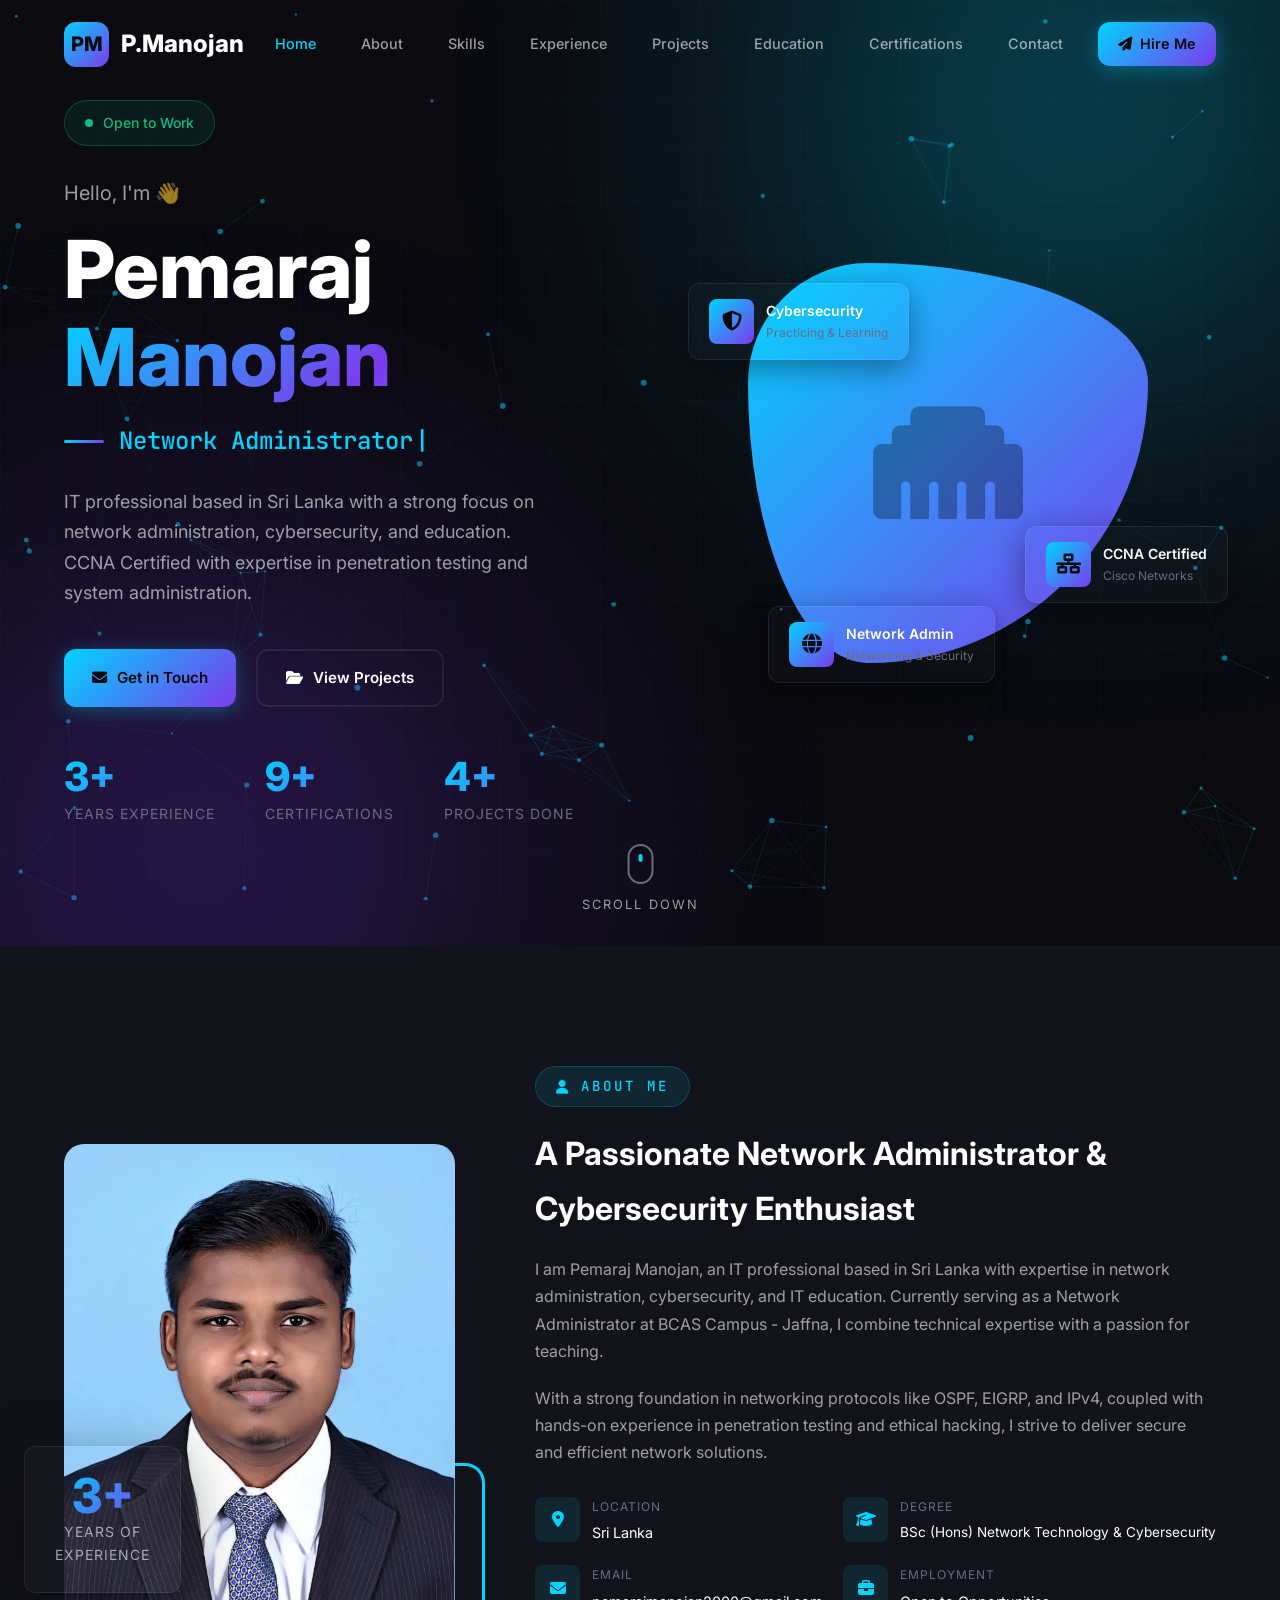
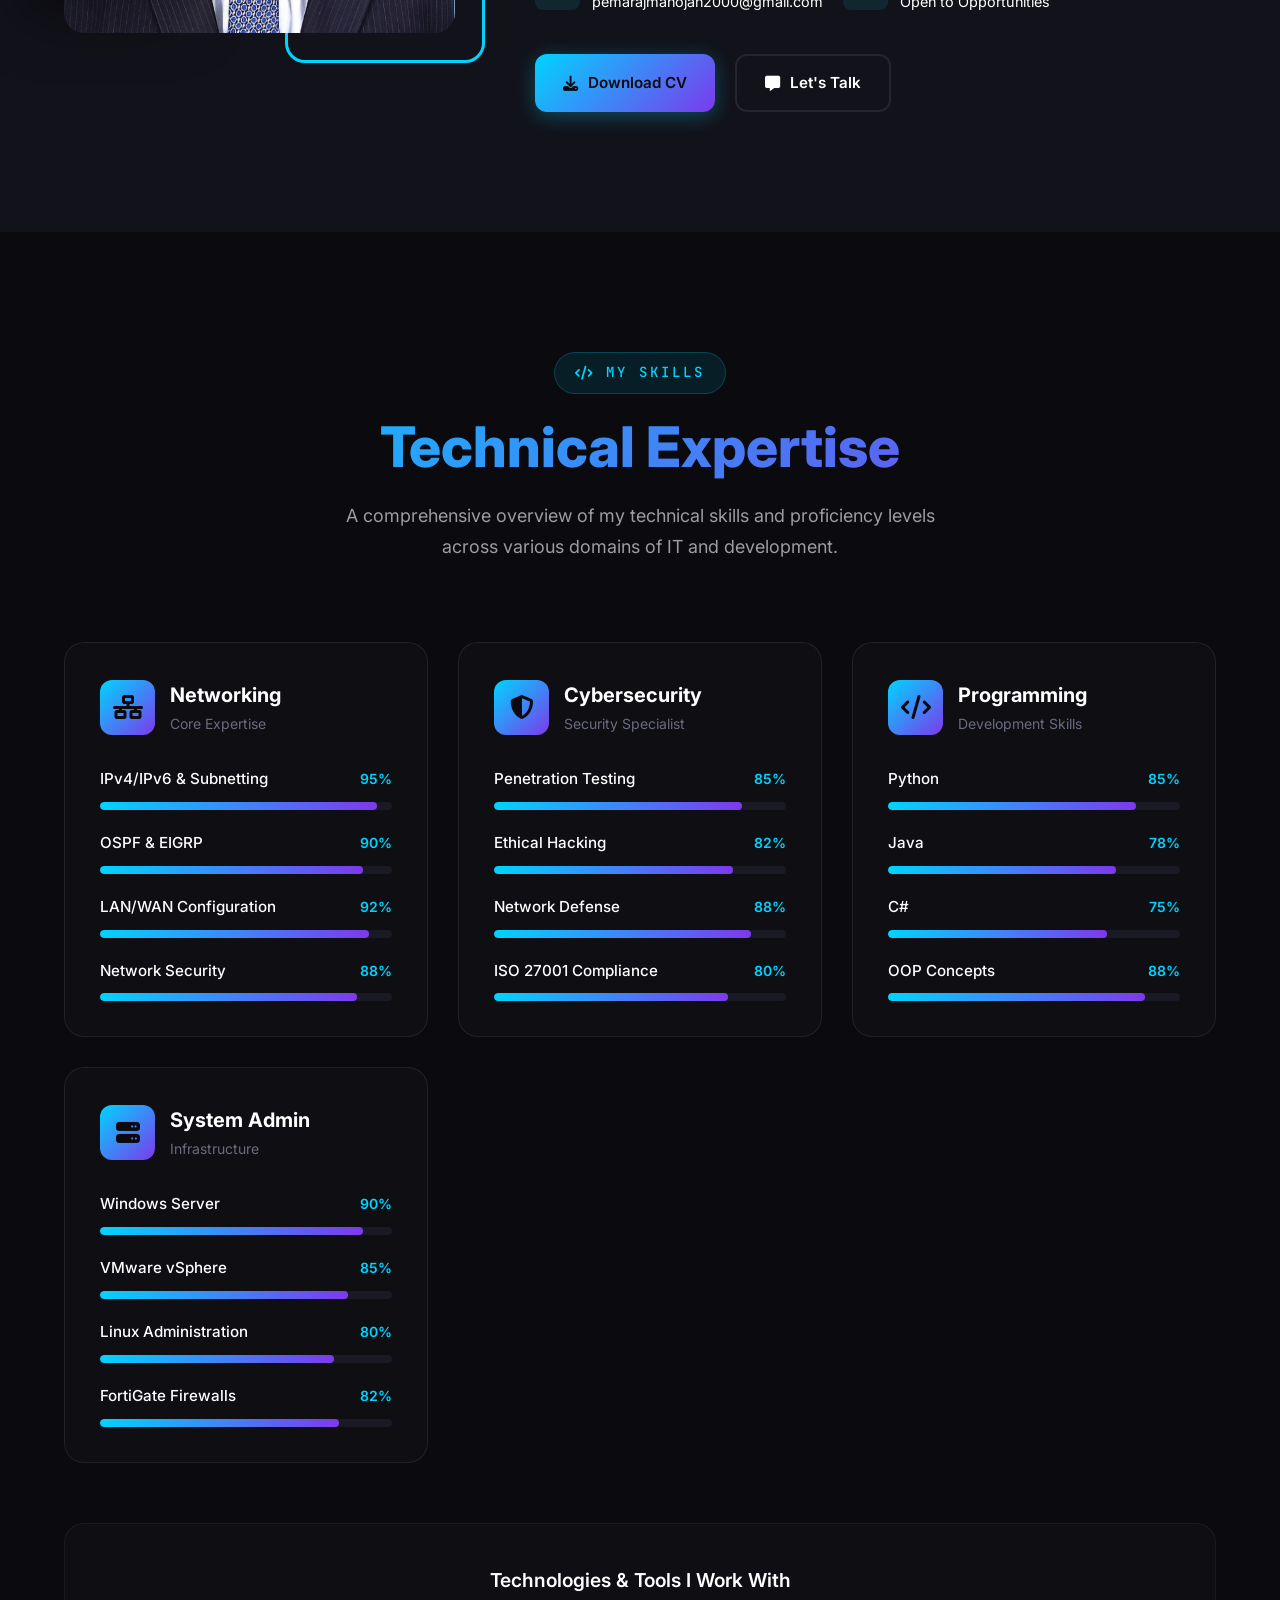
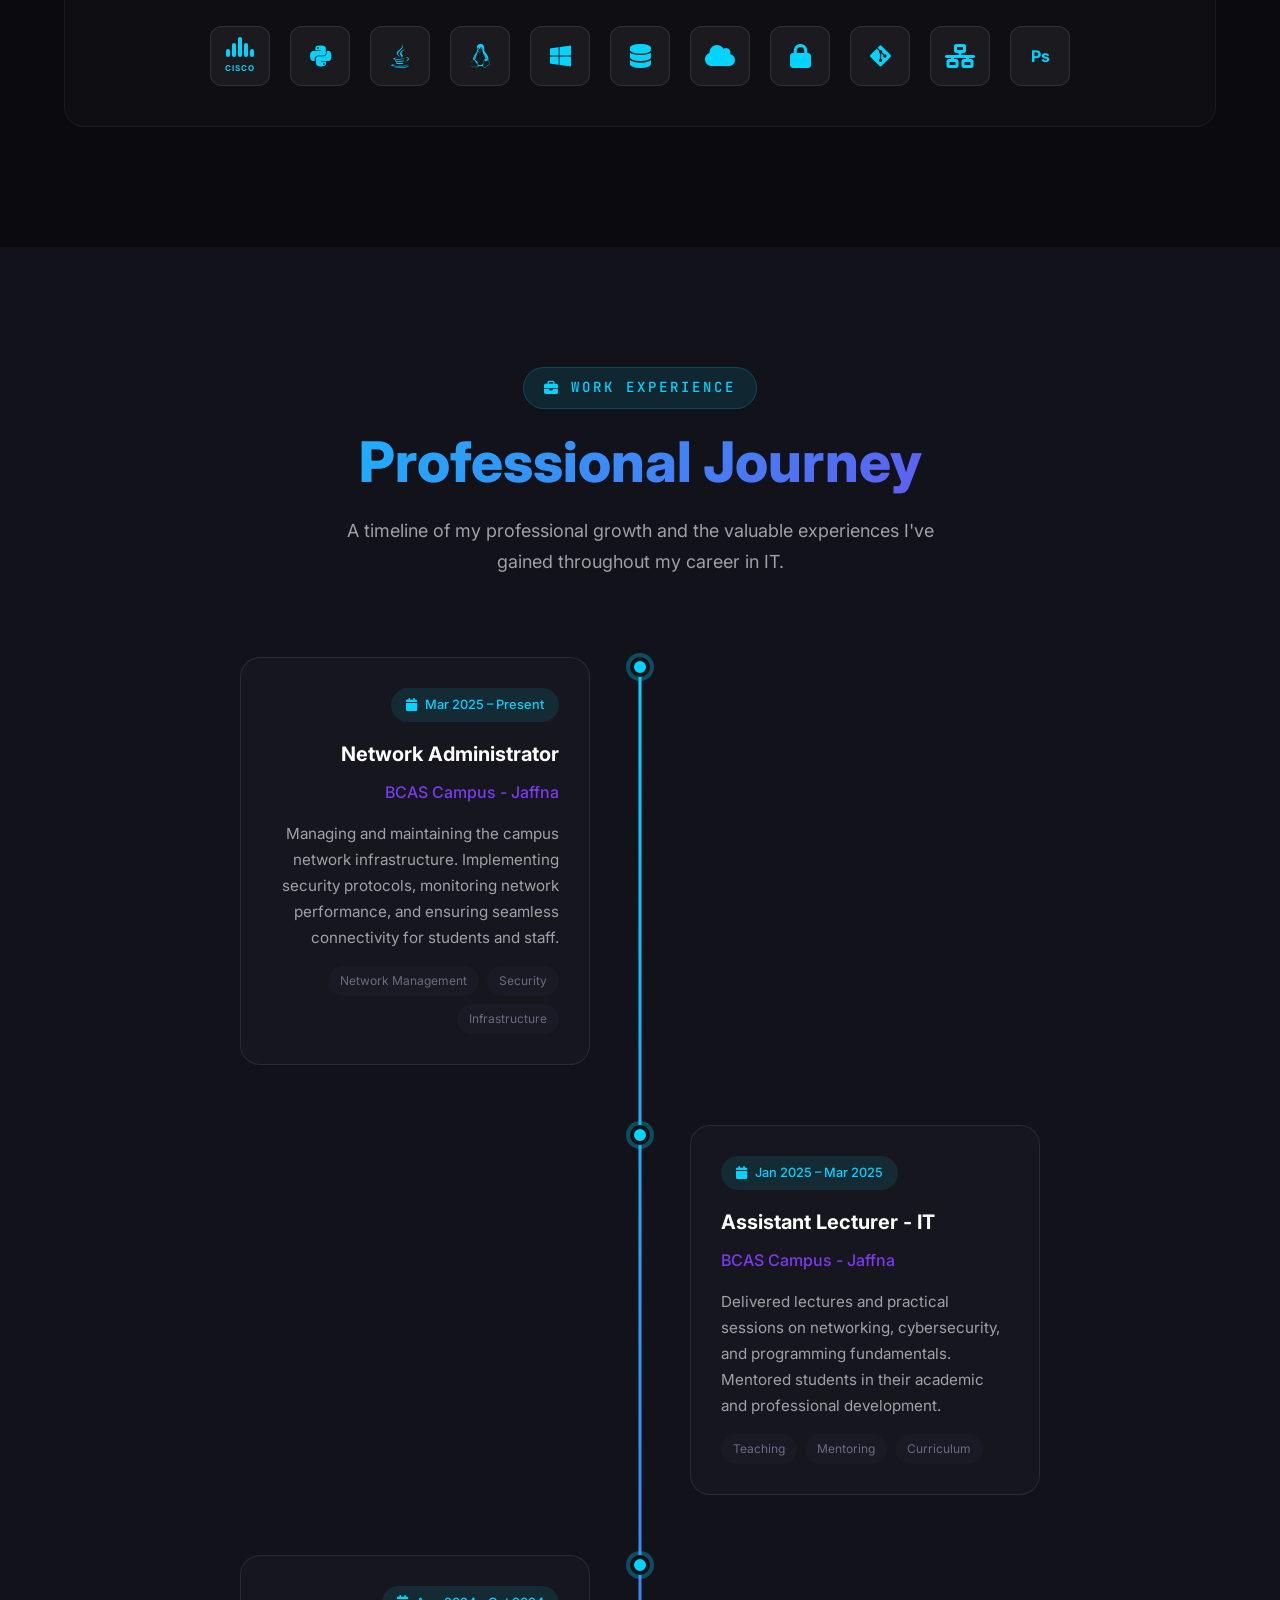
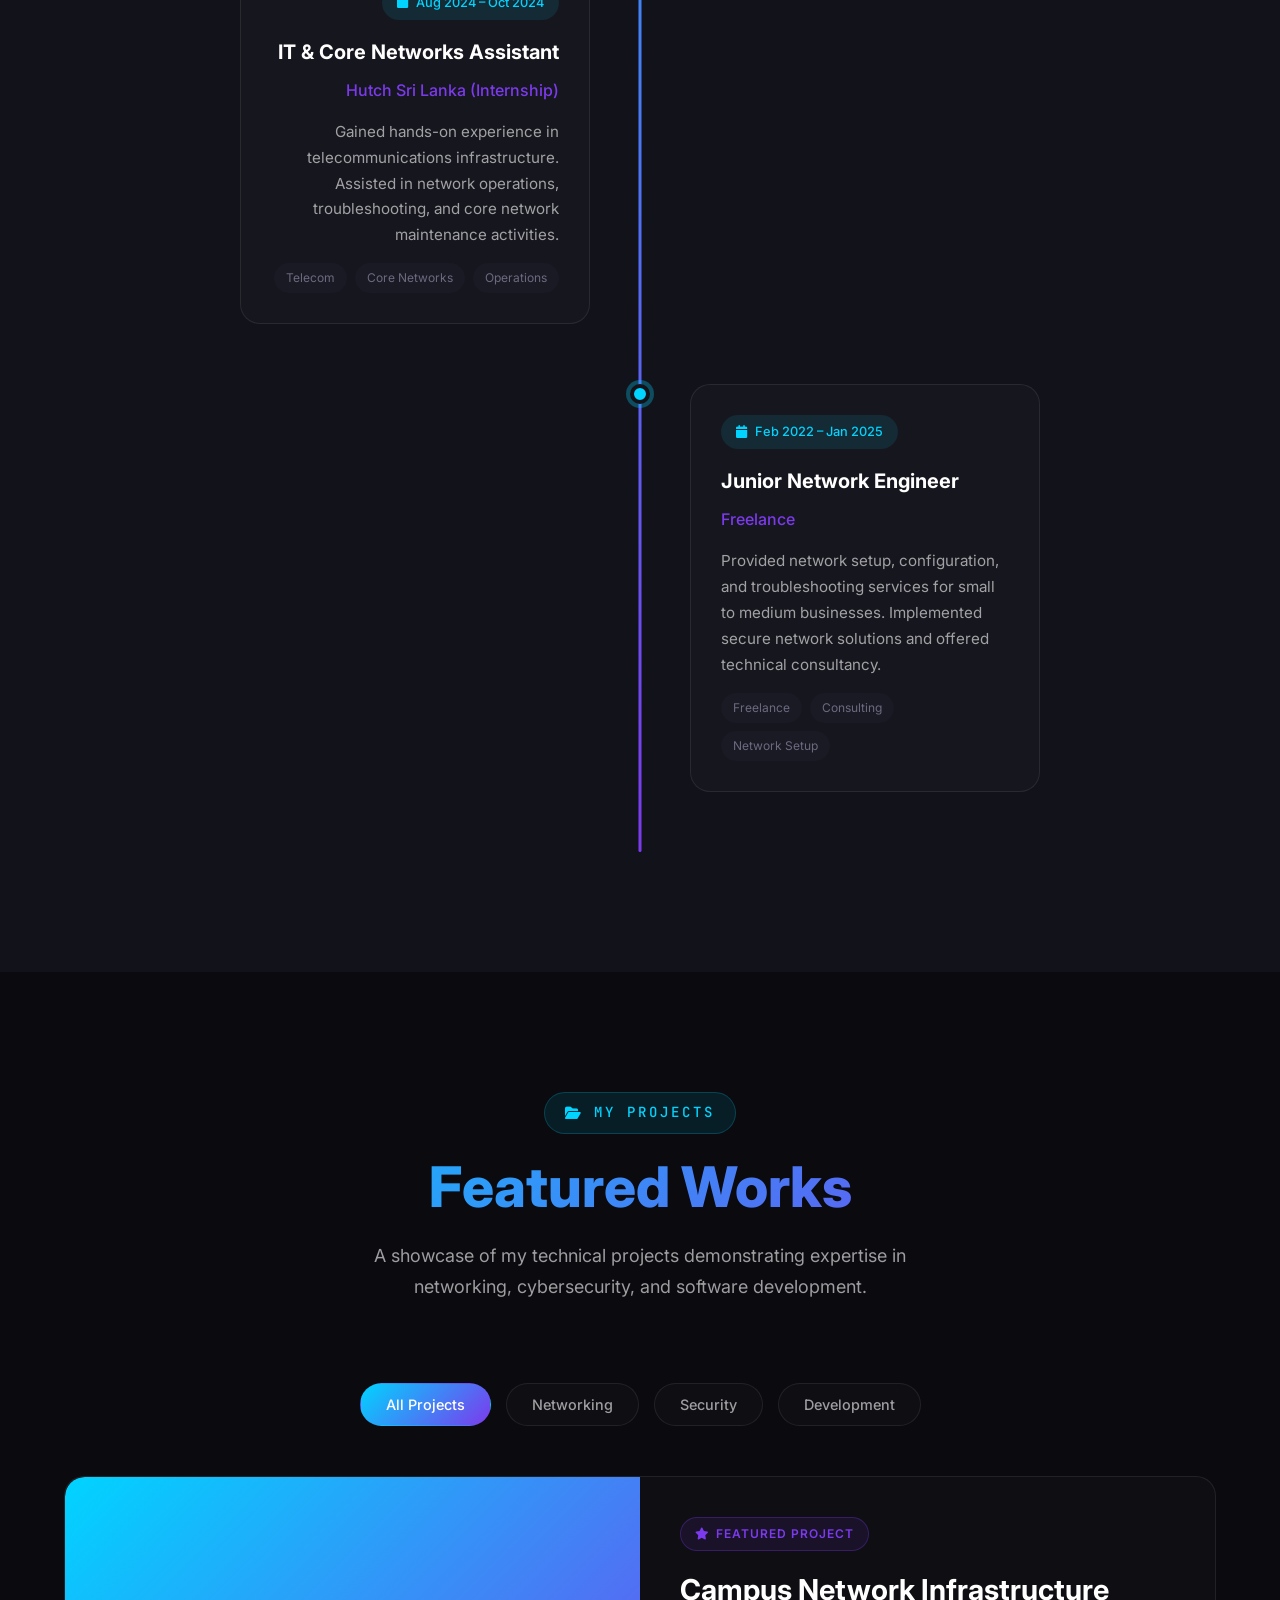
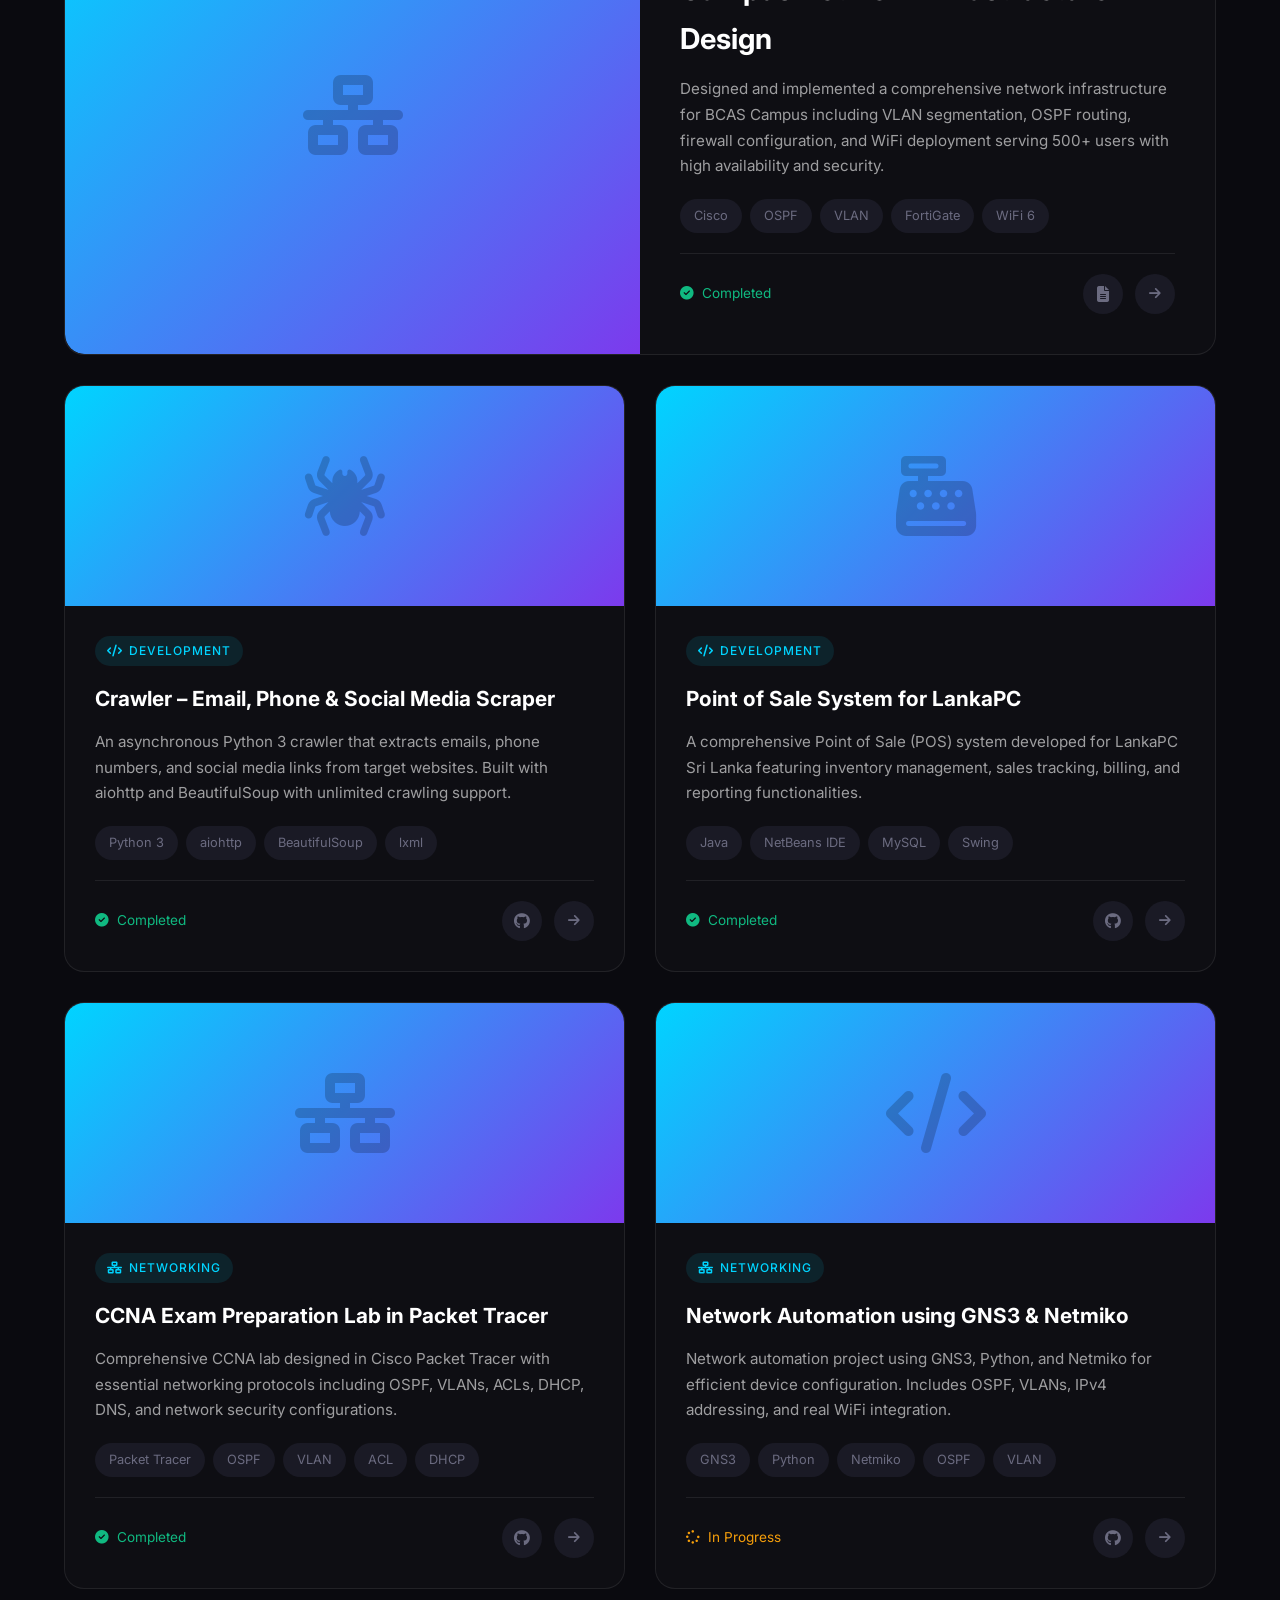
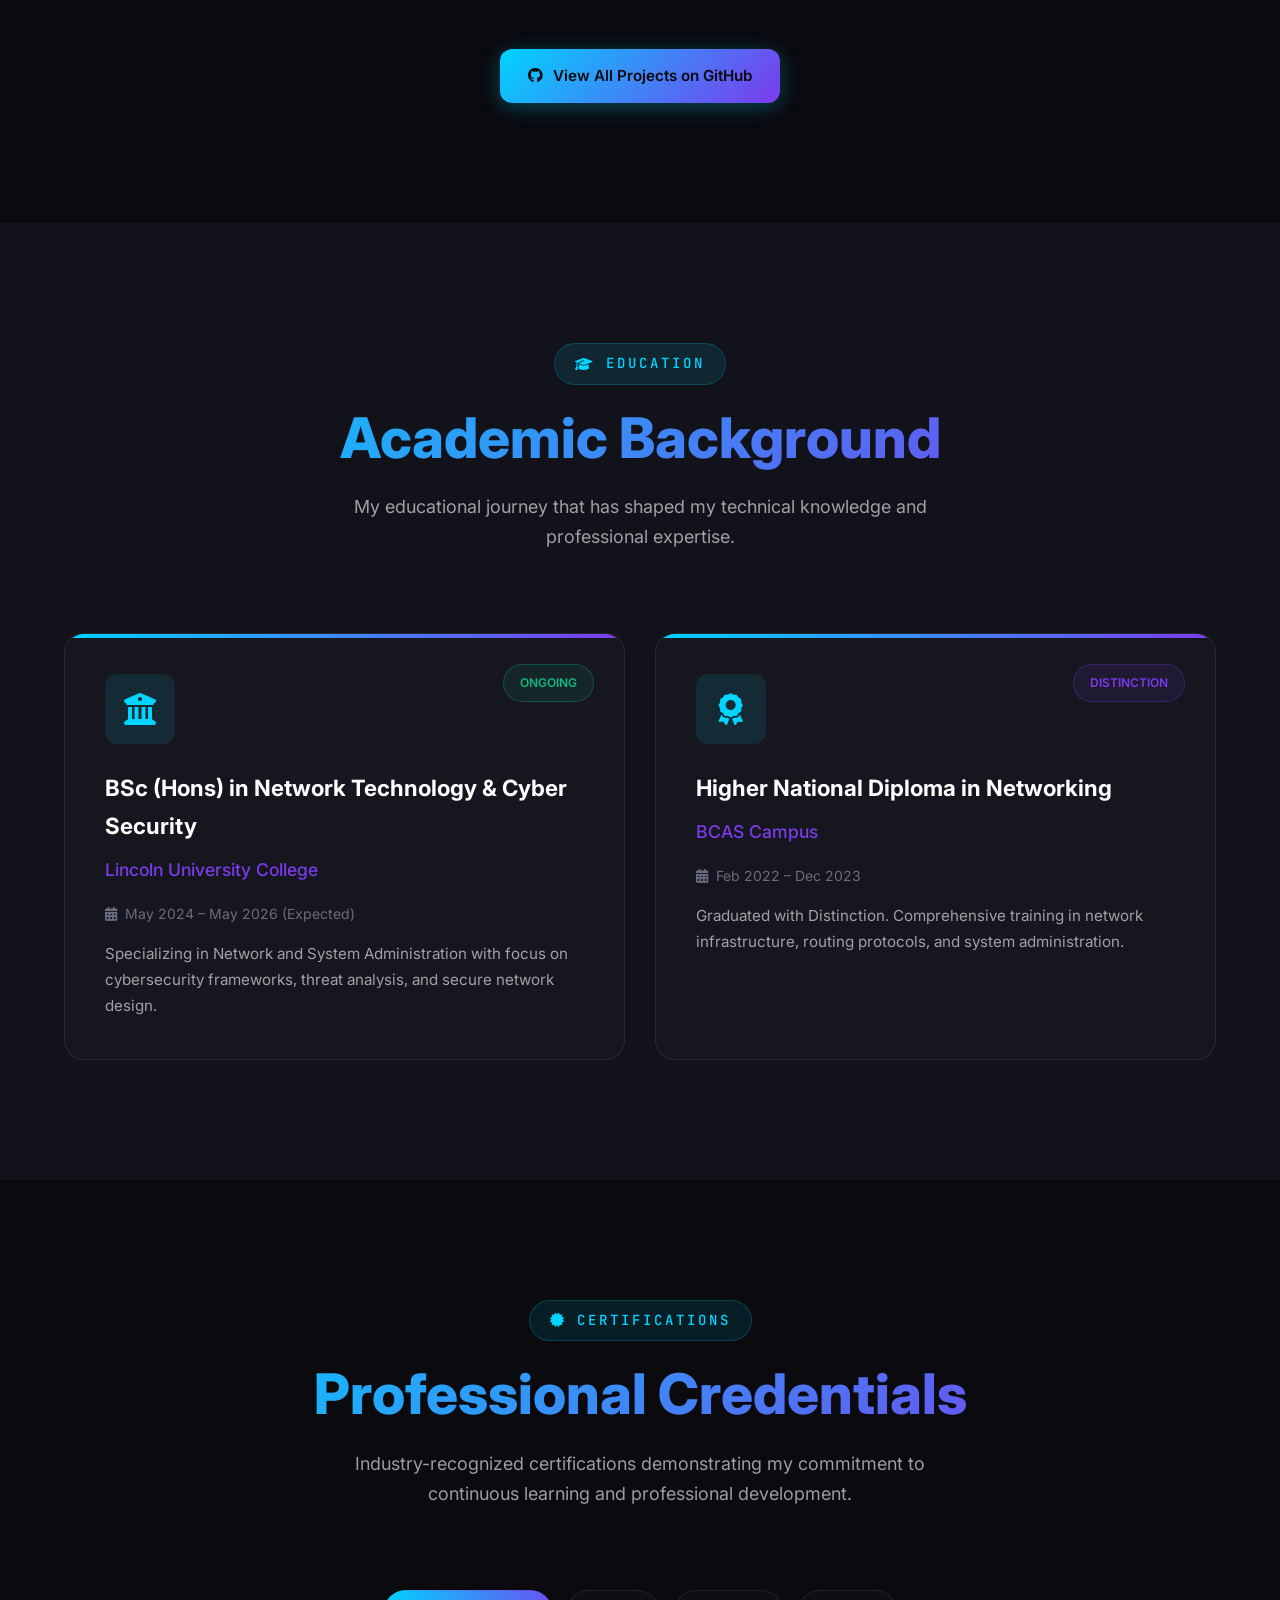
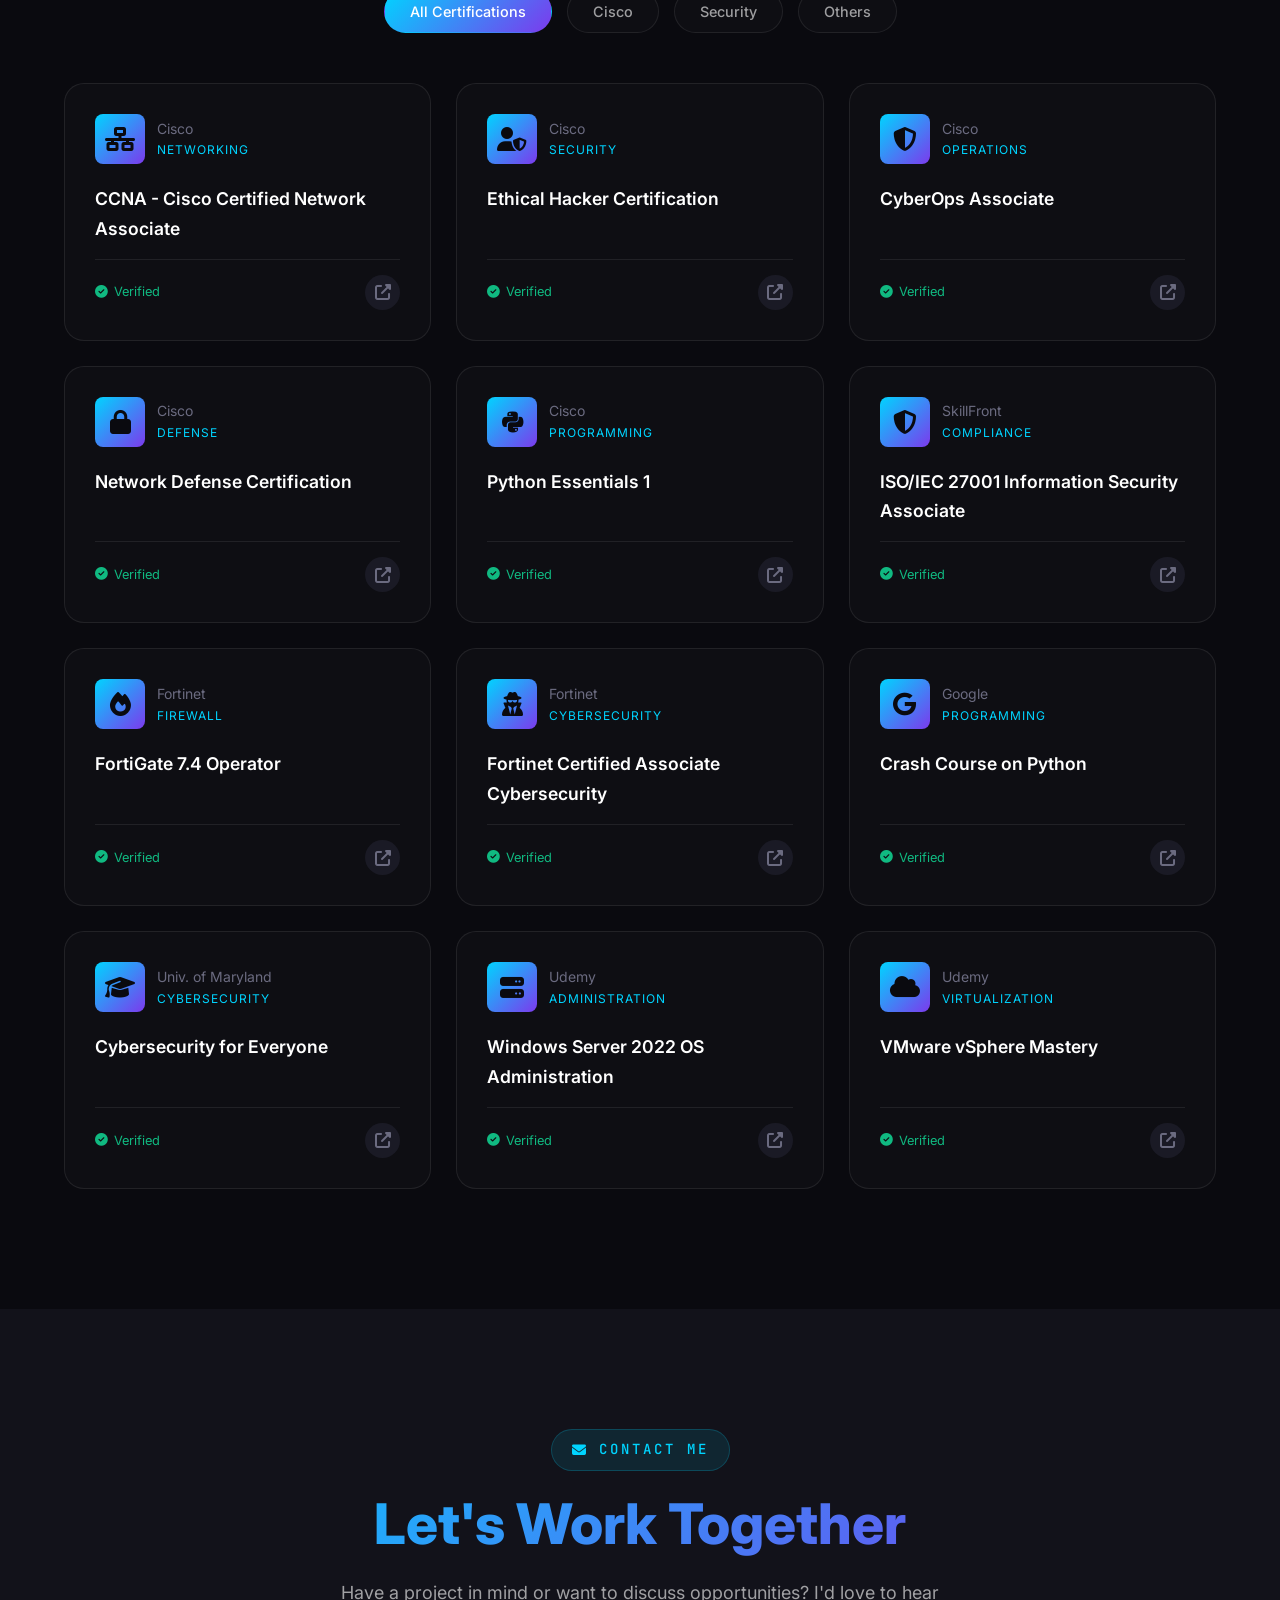
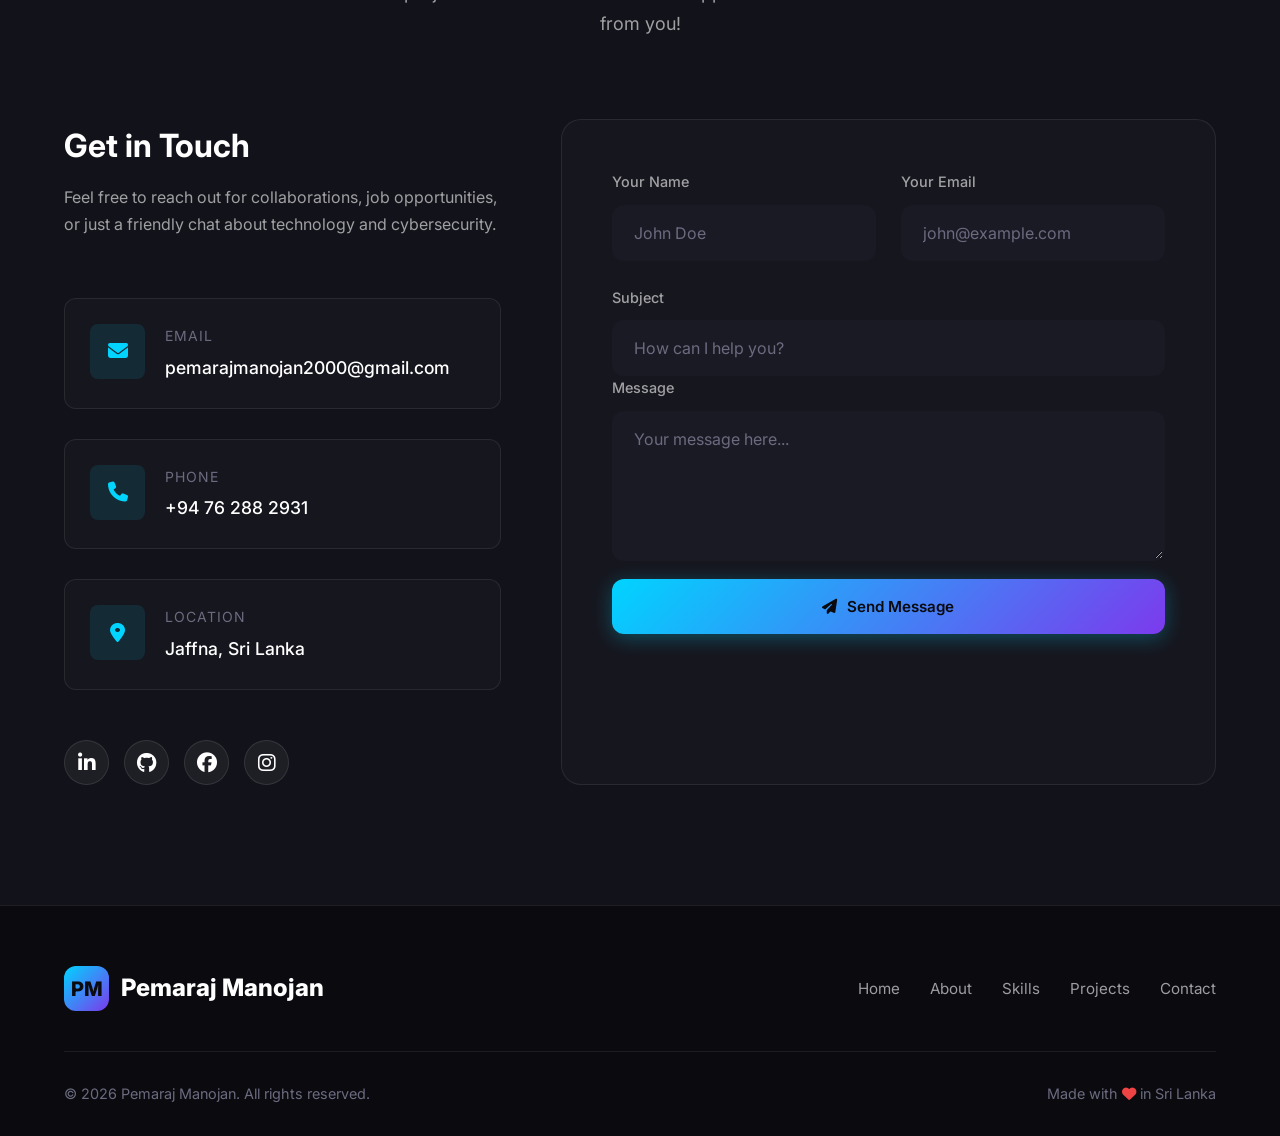
==== commit 7165d129: "Add files via upload" ====
--- a/index.html
+++ b/index.html
@@ -3,1507 +3,764 @@
 <head>
     <meta charset="UTF-8">
     <meta name="viewport" content="width=device-width, initial-scale=1.0">
+    <meta name="description" content="Pemaraj Manojan - Network Administrator & Cybersecurity Specialist based in Sri Lanka. CCNA Certified with expertise in penetration testing and system administration.">
+    <meta name="keywords" content="Network Administrator, Cybersecurity, CCNA, Penetration Testing, IT Professional, Sri Lanka">
+    <meta name="author" content="Pemaraj Manojan">
+    <meta name="robots" content="index, follow">
+    
+    <!-- Open Graph / Facebook -->
+    <meta property="og:type" content="website">
+    <meta property="og:url" content="https://pmanojan.github.io/">
+    <meta property="og:title" content="Pemaraj Manojan | Network Administrator & Cybersecurity Specialist">
+    <meta property="og:description" content="IT professional based in Sri Lanka with expertise in network administration, cybersecurity, and IT education.">
+    <meta property="og:image" content="image.jpg">
+
+    <!-- Twitter -->
+    <meta name="twitter:card" content="summary_large_image">
+    <meta name="twitter:url" content="https://pmanojan.github.io/">
+    <meta name="twitter:title" content="Pemaraj Manojan | Network Administrator & Cybersecurity Specialist">
+    <meta name="twitter:description" content="IT professional based in Sri Lanka with expertise in network administration, cybersecurity, and IT education.">
+    
     <title>Pemaraj Manojan | Network Administrator & Cybersecurity Specialist</title>
+    <link rel="icon" type="image/x-icon" href="favicon.ico">
+    <link rel="canonical" href="https://pmanojan.github.io/">
     <link href="https://fonts.googleapis.com/css2?family=Inter:wght@300;400;500;600;700;800&family=JetBrains+Mono:wght@400;500&display=swap" rel="stylesheet">
     <link rel="stylesheet" href="https://cdnjs.cloudflare.com/ajax/libs/font-awesome/6.4.0/css/all.min.css">
-    <!-- Font Awesome 5 -->
-<link rel="stylesheet" href="https://cdnjs.cloudflare.com/ajax/libs/font-awesome/5.15.4/css/all.min.css">
-
-<!-- Font Awesome 6 -->
-<link rel="stylesheet" href="https://cdnjs.cloudflare.com/ajax/libs/font-awesome/6.4.0/css/all.min.css">
+    <link rel="stylesheet" href="style.css">
+    
+    <!-- Inline CSS Fixes -->
     <style>
         /* ============================================
-           CSS VARIABLES & ROOT CONFIGURATION
-        ============================================ */
+           CSS VARIABLES
+           ============================================ */
         :root {
             --primary: #00d4ff;
-            --primary-dark: #00a8cc;
             --secondary: #7c3aed;
-            --accent: #10b981;
-            --warning: #f59e0b;
-            --danger: #ef4444;
-            
-            --bg-primary: #0a0a0f;
-            --bg-secondary: #12121a;
-            --bg-tertiary: #1a1a25;
-            --bg-card: #16161f;
-            --bg-card-hover: #1e1e2a;
-            
             --text-primary: #ffffff;
-            --text-secondary: #a0a0b0;
-            --text-muted: #6b6b80;
-            
-            --gradient-primary: linear-gradient(135deg, #00d4ff 0%, #7c3aed 100%);
-            --gradient-secondary: linear-gradient(135deg, #7c3aed 0%, #ec4899 100%);
-            --gradient-accent: linear-gradient(135deg, #10b981 0%, #00d4ff 100%);
-            
-            --border-color: rgba(255, 255, 255, 0.08);
-            --border-glow: rgba(0, 212, 255, 0.3);
-            --shadow-sm: 0 2px 8px rgba(0, 0, 0, 0.3);
-            --shadow-md: 0 8px 30px rgba(0, 0, 0, 0.4);
-            --shadow-lg: 0 20px 60px rgba(0, 0, 0, 0.5);
-            --shadow-glow: 0 0 40px rgba(0, 212, 255, 0.15);
-            
-            --section-padding: 120px;
-            --container-width: 1200px;
-            
-            --transition-fast: 0.2s ease;
-            --transition-normal: 0.3s ease;
-            --transition-slow: 0.5s ease;
-            
-            --radius-sm: 8px;
-            --radius-md: 12px;
-            --radius-lg: 20px;
-            --radius-xl: 30px;
+            --text-secondary: rgba(255, 255, 255, 0.6);
+            --bg-dark: #0a0a0f;
+            --bg-card: rgba(255, 255, 255, 0.02);
         }
 
         /* ============================================
-           RESET & BASE STYLES
-        ============================================ */
-        *, *::before, *::after {
-            margin: 0;
-            padding: 0;
-            box-sizing: border-box;
-        }
-
-        html {
-            scroll-behavior: smooth;
-            font-size: 16px;
-        }
-
-        body {
-            font-family: 'Inter', -apple-system, BlinkMacSystemFont, sans-serif;
-            background: var(--bg-primary);
+           CRITICAL FIXES
+           ============================================ */
+        
+        /* Fix: Hire Me button on same line */
+        .nav-cta {
+            display: flex;
+            align-items: center;
+            margin-left: 10px;
+        }
+        
+        .nav-cta-btn {
+            display: inline-flex !important;
+            align-items: center;
+            gap: 8px;
+            white-space: nowrap;
+            padding: 10px 20px;
+            font-size: 0.9rem;
+        }
+        
+        .nav-menu {
+            display: flex;
+            align-items: center;
+            gap: 5px;
+        }
+        
+        /* Fix: Degree text on one line */
+        .about-detail-text.degree-text {
+            white-space: nowrap;
+            font-size: 0.85rem;
+        }
+        
+        @media (max-width: 768px) {
+            .about-detail-text.degree-text {
+                white-space: normal;
+                font-size: 0.8rem;
+            }
+        }
+        
+        /* Fix: Tech icons not overlapping */
+        .tech-stack {
+            margin-top: 60px;
+            text-align: center;
+            padding: 40px 30px;
+            background: rgba(255, 255, 255, 0.02);
+            border-radius: 20px;
+            border: 1px solid rgba(255, 255, 255, 0.05);
+        }
+        
+        .tech-stack-title {
+            font-size: 1.2rem;
+            font-weight: 600;
+            margin-bottom: 30px;
             color: var(--text-primary);
-            line-height: 1.7;
-            overflow-x: hidden;
-            -webkit-font-smoothing: antialiased;
-            -moz-osx-font-smoothing: grayscale;
-        }
-
-        ::selection {
+        }
+        
+        .tech-icons {
+            display: flex;
+            flex-wrap: wrap;
+            justify-content: center;
+            gap: 20px;
+            max-width: 900px;
+            margin: 0 auto;
+        }
+        
+        .tech-icon {
+            width: 60px;
+            height: 60px;
+            display: flex;
+            align-items: center;
+            justify-content: center;
+            background: rgba(255, 255, 255, 0.05);
+            border-radius: 12px;
+            font-size: 1.5rem;
+            color: var(--primary);
+            transition: all 0.3s ease;
+            cursor: pointer;
+            border: 1px solid rgba(255, 255, 255, 0.1);
+            position: relative;
+            flex-shrink: 0;
+        }
+        
+        .tech-icon:hover {
+            background: rgba(0, 212, 255, 0.1);
+            transform: translateY(-5px);
+            border-color: var(--primary);
+            box-shadow: 0 10px 30px rgba(0, 212, 255, 0.2);
+        }
+        
+        /* Custom text-based icons */
+        .tech-icon.ps-icon,
+        .tech-icon.cisco-icon {
+            font-family: 'Inter', sans-serif;
+            font-weight: 700;
+            font-size: 1rem;
+        }
+        
+        /* Cisco Icon Styles */
+        .tech-icon.cisco-icon {
+            position: relative;
+        }
+        
+        .tech-icon.cisco-icon .cisco-logo {
+            display: flex;
+            flex-direction: column;
+            align-items: center;
+            gap: 3px;
+        }
+        
+        .tech-icon.cisco-icon .cisco-bars {
+            display: flex;
+            gap: 2px;
+            align-items: flex-end;
+        }
+        
+        .tech-icon.cisco-icon .cisco-bar {
+            width: 4px;
             background: var(--primary);
-            color: var(--bg-primary);
-        }
-
-        ::-webkit-scrollbar {
-            width: 10px;
-        }
-
-        ::-webkit-scrollbar-track {
-            background: var(--bg-secondary);
-        }
-
-        ::-webkit-scrollbar-thumb {
-            background: var(--gradient-primary);
-            border-radius: 5px;
-        }
-
-        a {
-            text-decoration: none;
-            color: inherit;
-            transition: var(--transition-normal);
-        }
-
-        img {
-            max-width: 100%;
-            height: auto;
-            display: block;
-        }
-
+            border-radius: 2px;
+            transition: all 0.3s ease;
+        }
+        
+        .tech-icon.cisco-icon .cisco-bar:nth-child(1) { height: 8px; }
+        .tech-icon.cisco-icon .cisco-bar:nth-child(2) { height: 14px; }
+        .tech-icon.cisco-icon .cisco-bar:nth-child(3) { height: 20px; }
+        .tech-icon.cisco-icon .cisco-bar:nth-child(4) { height: 14px; }
+        .tech-icon.cisco-icon .cisco-bar:nth-child(5) { height: 8px; }
+        
+        .tech-icon.cisco-icon .cisco-text {
+            font-size: 0.5rem;
+            font-weight: 700;
+            letter-spacing: 1px;
+            color: var(--primary);
+            margin-top: 2px;
+        }
+        
+        .tech-icon.cisco-icon:hover .cisco-bar {
+            background: #fff;
+        }
+        
+        .tech-icon.cisco-icon:hover .cisco-text {
+            color: #fff;
+        }
+        
+        /* Tooltip for tech icons */
+        .tech-icon::after {
+            content: attr(data-tooltip);
+            position: absolute;
+            bottom: calc(100% + 10px);
+            left: 50%;
+            transform: translateX(-50%);
+            padding: 6px 12px;
+            background: rgba(0, 0, 0, 0.9);
+            color: #fff;
+            font-size: 0.75rem;
+            font-weight: 500;
+            border-radius: 6px;
+            white-space: nowrap;
+            opacity: 0;
+            visibility: hidden;
+            transition: all 0.3s ease;
+            pointer-events: none;
+            z-index: 100;
+        }
+        
+        .tech-icon::before {
+            content: '';
+            position: absolute;
+            bottom: calc(100% + 4px);
+            left: 50%;
+            transform: translateX(-50%);
+            border: 6px solid transparent;
+            border-top-color: rgba(0, 0, 0, 0.9);
+            opacity: 0;
+            visibility: hidden;
+            transition: all 0.3s ease;
+            z-index: 100;
+        }
+        
+        .tech-icon:hover::after,
+        .tech-icon:hover::before {
+            opacity: 1;
+            visibility: visible;
+        }
+        
         /* ============================================
-           UTILITY CLASSES
-        ============================================ */
-        .container {
-            max-width: var(--container-width);
-            margin: 0 auto;
-            padding: 0 24px;
-        }
-
-        .section {
-            padding: var(--section-padding) 0;
-            position: relative;
-        }
-
-        .section-header {
-            text-align: center;
-            margin-bottom: 80px;
-        }
-
-        .section-label {
-            display: inline-flex;
-            align-items: center;
-            gap: 10px;
-            font-family: 'JetBrains Mono', monospace;
-            font-size: 0.875rem;
-            font-weight: 500;
+           ANIMATION FIXES
+           ============================================ */
+        
+        /* Reveal animations */
+        .reveal {
+            opacity: 0;
+            transform: translateY(50px);
+            transition: all 0.8s cubic-bezier(0.4, 0, 0.2, 1);
+        }
+        
+        .reveal.active {
+            opacity: 1;
+            transform: translateY(0);
+        }
+        
+        .reveal-left {
+            opacity: 0;
+            transform: translateX(-50px);
+            transition: all 0.8s cubic-bezier(0.4, 0, 0.2, 1);
+        }
+        
+        .reveal-left.active {
+            opacity: 1;
+            transform: translateX(0);
+        }
+        
+        .reveal-right {
+            opacity: 0;
+            transform: translateX(50px);
+            transition: all 0.8s cubic-bezier(0.4, 0, 0.2, 1);
+        }
+        
+        .reveal-right.active {
+            opacity: 1;
+            transform: translateX(0);
+        }
+        
+        /* Floating cards animation */
+        .floating-card {
+            animation: float 6s ease-in-out infinite;
+        }
+        
+        .floating-card.card-1 {
+            animation-delay: 0s;
+        }
+        
+        .floating-card.card-2 {
+            animation-delay: 2s;
+        }
+        
+        .floating-card.card-3 {
+            animation-delay: 4s;
+        }
+        
+        @keyframes float {
+            0%, 100% {
+                transform: translateY(0px);
+            }
+            50% {
+                transform: translateY(-20px);
+            }
+        }
+        
+        /* Hero badge pulse animation */
+        .hero-badge .dot {
+            width: 8px;
+            height: 8px;
+            background: #10b981;
+            border-radius: 50%;
+            animation: pulse 2s infinite;
+        }
+        
+        @keyframes pulse {
+            0%, 100% {
+                opacity: 1;
+                transform: scale(1);
+            }
+            50% {
+                opacity: 0.5;
+                transform: scale(1.2);
+            }
+        }
+        
+        /* Typing cursor animation */
+        .typing-text::after {
+            content: '|';
+            animation: blink 1s infinite;
             color: var(--primary);
-            text-transform: uppercase;
-            letter-spacing: 3px;
-            margin-bottom: 20px;
-            padding: 8px 20px;
-            background: rgba(0, 212, 255, 0.1);
-            border: 1px solid rgba(0, 212, 255, 0.2);
-            border-radius: 50px;
-        }
-
-        .section-title {
-            font-size: clamp(2.5rem, 5vw, 3.5rem);
-            font-weight: 800;
-            line-height: 1.2;
-            margin-bottom: 20px;
-            background: var(--gradient-primary);
+        }
+        
+        @keyframes blink {
+            0%, 50% {
+                opacity: 1;
+            }
+            51%, 100% {
+                opacity: 0;
+            }
+        }
+        
+        /* Gradient text animation */
+        .gradient-text {
+            background: linear-gradient(135deg, #00d4ff, #7c3aed, #00d4ff);
+            background-size: 200% auto;
             -webkit-background-clip: text;
             -webkit-text-fill-color: transparent;
             background-clip: text;
-        }
-
-        .section-subtitle {
-            font-size: 1.125rem;
-            color: var(--text-secondary);
-            max-width: 600px;
-            margin: 0 auto;
-        }
-
-        .gradient-text {
-            background: var(--gradient-primary);
-            -webkit-background-clip: text;
-            -webkit-text-fill-color: transparent;
-            background-clip: text;
-        }
-
-        /* ============================================
-           ANIMATED BACKGROUND
-        ============================================ */
-        #particles-canvas {
-            position: fixed;
-            top: 0;
-            left: 0;
-            width: 100%;
-            height: 100%;
-            z-index: -1;
-            pointer-events: none;
-        }
-
-        .bg-grid {
-            position: fixed;
-            top: 0;
-            left: 0;
-            width: 100%;
-            height: 100%;
-            background-image: 
-                linear-gradient(rgba(0, 212, 255, 0.03) 1px, transparent 1px),
-                linear-gradient(90deg, rgba(0, 212, 255, 0.03) 1px, transparent 1px);
-            background-size: 50px 50px;
-            z-index: -1;
-            pointer-events: none;
-        }
-
-        /* ============================================
-           NAVIGATION
-        ============================================ */
-        .navbar {
-            position: fixed;
-            top: 0;
-            left: 0;
-            right: 0;
-            z-index: 1000;
-            padding: 20px 0;
-            transition: var(--transition-normal);
-        }
-
-        .navbar.scrolled {
-            background: rgba(10, 10, 15, 0.95);
-            backdrop-filter: blur(20px);
-            -webkit-backdrop-filter: blur(20px);
-            border-bottom: 1px solid var(--border-color);
-            padding: 15px 0;
-            box-shadow: var(--shadow-md);
-        }
-
-        .nav-container {
-            display: flex;
-            align-items: center;
-            justify-content: space-between;
-            max-width: var(--container-width);
-            margin: 0 auto;
-            padding: 0 24px;
-        }
-
-        .nav-logo {
-            display: flex;
-            align-items: center;
-            gap: 12px;
-            font-size: 1.5rem;
-            font-weight: 800;
-            color: var(--text-primary);
-            z-index: 1001;
-        }
-
-        .logo-icon {
-            width: 45px;
-            height: 45px;
-            background: var(--gradient-primary);
-            border-radius: var(--radius-md);
-            display: flex;
-            align-items: center;
-            justify-content: center;
-            font-size: 1.25rem;
-            font-weight: 800;
-            color: var(--bg-primary);
-        }
-
-        .nav-menu {
-            display: flex;
-            align-items: center;
-            gap: 8px;
-            list-style: none;
-        }
-
-        .nav-link {
-            display: block;
-            padding: 12px 20px;
-            font-size: 0.9rem;
-            font-weight: 500;
-            color: var(--text-secondary);
-            border-radius: var(--radius-sm);
-            transition: var(--transition-normal);
-        }
-
-        .nav-link:hover {
-            color: var(--text-primary);
-            background: rgba(255, 255, 255, 0.05);
-        }
-
-        .nav-link.active {
-            color: var(--primary);
-        }
-
-        .nav-cta {
-            margin-left: 20px;
-        }
-
-        .btn {
-            display: inline-flex;
-            align-items: center;
-            justify-content: center;
-            gap: 10px;
-            padding: 14px 28px;
-            font-family: inherit;
-            font-size: 0.95rem;
-            font-weight: 600;
-            border: none;
-            border-radius: var(--radius-md);
-            cursor: pointer;
-            transition: var(--transition-normal);
-        }
-
-        .btn-primary {
-            background: var(--gradient-primary);
-            color: var(--bg-primary);
-            box-shadow: 0 4px 20px rgba(0, 212, 255, 0.3);
-        }
-
-        .btn-primary:hover {
-            transform: translateY(-2px);
-            box-shadow: 0 8px 30px rgba(0, 212, 255, 0.4);
-        }
-
-        .btn-secondary {
-            background: transparent;
-            color: var(--text-primary);
-            border: 2px solid var(--border-color);
-        }
-
-        .btn-secondary:hover {
-            border-color: var(--primary);
-            background: rgba(0, 212, 255, 0.1);
-        }
-
-        .mobile-menu-btn {
-            display: none;
-            flex-direction: column;
-            gap: 6px;
-            padding: 10px;
-            background: none;
-            border: none;
-            cursor: pointer;
-            z-index: 1001;
-        }
-
-        .mobile-menu-btn span {
-            display: block;
-            width: 25px;
-            height: 2px;
-            background: var(--text-primary);
-            border-radius: 2px;
-            transition: var(--transition-normal);
-        }
-
-        /* ============================================
-           HERO SECTION
-        ============================================ */
-        .hero {
-            min-height: 100vh;
-            display: flex;
-            align-items: center;
-            padding-top: 100px;
-            position: relative;
-            overflow: hidden;
-        }
-
-        .hero-bg-glow {
-            position: absolute;
-            width: 600px;
-            height: 600px;
-            border-radius: 50%;
-            filter: blur(150px);
-            opacity: 0.3;
-            pointer-events: none;
-        }
-
-        .hero-bg-glow.primary {
-            top: -200px;
-            right: -100px;
-            background: var(--primary);
-        }
-
-        .hero-bg-glow.secondary {
-            bottom: -200px;
-            left: -100px;
-            background: var(--secondary);
-        }
-
-        .hero-content {
-            display: grid;
-            grid-template-columns: 1fr 1fr;
-            gap: 80px;
-            align-items: center;
-            position: relative;
-            z-index: 1;
-        }
-
-        .hero-text {
-            animation: fadeInUp 1s ease;
-        }
-
-        .hero-badge {
-            display: inline-flex;
-            align-items: center;
-            gap: 10px;
-            padding: 10px 20px;
-            background: rgba(16, 185, 129, 0.1);
-            border: 1px solid rgba(16, 185, 129, 0.3);
-            border-radius: 50px;
-            font-size: 0.875rem;
-            font-weight: 500;
-            color: var(--accent);
-            margin-bottom: 30px;
-        }
-
-        .hero-badge .dot {
-            width: 8px;
-            height: 8px;
-            background: var(--accent);
-            border-radius: 50%;
-            animation: pulse 2s infinite;
-        }
-
-        .hero-greeting {
-            font-size: 1.25rem;
-            color: var(--text-secondary);
-            margin-bottom: 15px;
-        }
-
-        .hero-greeting span {
-            display: inline-block;
-            animation: wave 2.5s infinite;
-            transform-origin: 70% 70%;
-        }
-
-        .hero-name {
-            font-size: clamp(3rem, 7vw, 5rem);
-            font-weight: 800;
-            line-height: 1.1;
-            margin-bottom: 20px;
-        }
-
-        .hero-title {
-            display: flex;
-            align-items: center;
-            gap: 15px;
-            font-size: 1.5rem;
-            font-weight: 500;
-            color: var(--text-secondary);
-            margin-bottom: 25px;
-        }
-
-        .hero-title::before {
-            content: '';
-            width: 40px;
-            height: 3px;
-            background: var(--gradient-primary);
-            border-radius: 2px;
-        }
-
-        .typing-text {
-            color: var(--primary);
-            border-right: 3px solid var(--primary);
-            padding-right: 5px;
-            animation: blink 0.8s infinite;
-        }
-
-        .hero-description {
-            font-size: 1.125rem;
-            color: var(--text-secondary);
-            margin-bottom: 40px;
-            max-width: 500px;
-        }
-
-        .hero-buttons {
-            display: flex;
-            gap: 20px;
-            margin-bottom: 50px;
-        }
-
-        .hero-stats {
-            display: flex;
-            gap: 50px;
-        }
-
-        .stat-item {
-            text-align: left;
-        }
-
-        .stat-number {
-            font-size: 2.5rem;
-            font-weight: 800;
-            background: var(--gradient-primary);
-            -webkit-background-clip: text;
-            -webkit-text-fill-color: transparent;
-            background-clip: text;
-            line-height: 1;
-            margin-bottom: 5px;
-        }
-
-        .stat-label {
-            font-size: 0.875rem;
-            color: var(--text-muted);
-            text-transform: uppercase;
-            letter-spacing: 1px;
-        }
-
-        .hero-visual {
-            position: relative;
-            display: flex;
-            justify-content: center;
-            align-items: center;
-            animation: fadeInRight 1s ease;
-        }
-
-        .hero-image-wrapper {
-            position: relative;
-            width: 400px;
-            height: 400px;
-        }
-
-        .hero-image-bg {
-            position: absolute;
-            inset: 0;
-            background: var(--gradient-primary);
-            border-radius: 30% 70% 70% 30% / 30% 30% 70% 70%;
-            animation: morphing 8s ease-in-out infinite;
-            opacity: 0.2;
-        }
-
-        .hero-image {
-            position: relative;
-            width: 100%;
-            height: 100%;
-            border-radius: 30% 70% 70% 30% / 30% 30% 70% 70%;
-            background: var(--gradient-primary);
-            display: flex;
-            align-items: center;
-            justify-content: center;
-            animation: morphing 8s ease-in-out infinite;
-            overflow: hidden;
-        }
-
-        .hero-image img {
-            width: 100%;
-            height: 100%;
-            object-fit: cover;
-            border-radius: inherit;
-        }
-
-        .hero-image i {
-            font-size: 150px;
-            color: rgba(0, 0, 0, 0.3);
-        }
-
-        .floating-card {
-            position: absolute;
-            background: var(--bg-card);
-            border: 1px solid var(--border-color);
-            border-radius: var(--radius-md);
-            padding: 15px 20px;
-            display: flex;
-            align-items: center;
-            gap: 12px;
-            box-shadow: var(--shadow-md);
-            animation: float 3s ease-in-out infinite;
-        }
-
-        .floating-card.card-1 {
-            top: 20px;
-            left: -60px;
-            animation-delay: 0s;
-        }
-
-        .floating-card.card-2 {
-            bottom: 60px;
-            right: -80px;
-            animation-delay: 1s;
-        }
-
-        .floating-card.card-3 {
-            bottom: -20px;
-            left: 20px;
-            animation-delay: 2s;
-        }
-
-        .floating-card-icon {
-            width: 45px;
-            height: 45px;
-            background: var(--gradient-primary);
-            border-radius: var(--radius-sm);
-            display: flex;
-            align-items: center;
-            justify-content: center;
-            font-size: 1.25rem;
-            color: var(--bg-primary);
-        }
-
-        .floating-card-text {
-            font-size: 0.875rem;
-            font-weight: 600;
-        }
-
-        .floating-card-subtext {
-            font-size: 0.75rem;
-            color: var(--text-muted);
-        }
-
+            animation: gradient-shift 3s ease infinite;
+        }
+        
+        @keyframes gradient-shift {
+            0% {
+                background-position: 0% center;
+            }
+            50% {
+                background-position: 100% center;
+            }
+            100% {
+                background-position: 0% center;
+            }
+        }
+        
+        /* Scroll indicator animation */
         .scroll-indicator {
             position: absolute;
-            bottom: 40px;
+            bottom: 30px;
             left: 50%;
             transform: translateX(-50%);
             display: flex;
             flex-direction: column;
             align-items: center;
             gap: 10px;
-            color: var(--text-muted);
-            font-size: 0.75rem;
-            text-transform: uppercase;
-            letter-spacing: 2px;
-            animation: fadeIn 1s ease 1s both;
-        }
-
-        .scroll-indicator .mouse {
-            width: 26px;
+            color: var(--text-secondary);
+            font-size: 0.8rem;
+            animation: bounce 2s infinite;
+        }
+        
+        .mouse {
+            width: 24px;
             height: 40px;
-            border: 2px solid var(--text-muted);
-            border-radius: 15px;
+            border: 2px solid rgba(255, 255, 255, 0.3);
+            border-radius: 12px;
             position: relative;
         }
-
-        .scroll-indicator .wheel {
+        
+        .wheel {
+            width: 4px;
+            height: 8px;
+            background: var(--primary);
+            border-radius: 2px;
             position: absolute;
             top: 8px;
             left: 50%;
             transform: translateX(-50%);
-            width: 4px;
-            height: 8px;
-            background: var(--primary);
-            border-radius: 2px;
-            animation: scroll 2s infinite;
-        }
-
-        /* ============================================
-           ABOUT SECTION
-        ============================================ */
-        .about {
-            background: var(--bg-secondary);
-        }
-
-        .about-content {
-            display: grid;
-            grid-template-columns: 1fr 1fr;
-            gap: 80px;
-            align-items: center;
-        }
-
-        .about-image {
+            animation: scroll-wheel 2s infinite;
+        }
+        
+        @keyframes scroll-wheel {
+            0% {
+                opacity: 1;
+                transform: translateX(-50%) translateY(0);
+            }
+            100% {
+                opacity: 0;
+                transform: translateX(-50%) translateY(15px);
+            }
+        }
+        
+        @keyframes bounce {
+            0%, 20%, 50%, 80%, 100% {
+                transform: translateX(-50%) translateY(0);
+            }
+            40% {
+                transform: translateX(-50%) translateY(-10px);
+            }
+            60% {
+                transform: translateX(-50%) translateY(-5px);
+            }
+        }
+        
+        /* Skill bar animation */
+        .skill-progress {
+            height: 100%;
+            background: linear-gradient(90deg, var(--primary), var(--secondary));
+            border-radius: 10px;
+            width: 0;
+            transition: width 1.5s cubic-bezier(0.4, 0, 0.2, 1);
+        }
+        
+        /* Timeline animation */
+        .timeline-item {
+            opacity: 0;
+            transform: translateX(-30px);
+            transition: all 0.6s ease;
+        }
+        
+        .timeline-item.active,
+        .timeline-item.reveal.active {
+            opacity: 1;
+            transform: translateX(0);
+        }
+        
+        /* Card hover animations */
+        .project-card,
+        .cert-card,
+        .education-card {
+            transition: all 0.4s cubic-bezier(0.4, 0, 0.2, 1);
+        }
+        
+        .project-card:hover,
+        .cert-card:hover,
+        .education-card:hover {
+            transform: translateY(-10px);
+            box-shadow: 0 20px 40px rgba(0, 212, 255, 0.15);
+        }
+        
+        /* Button hover animation */
+        .btn {
             position: relative;
-        }
-
-        .about-image-main {
-            position: relative;
-            border-radius: var(--radius-lg);
             overflow: hidden;
-            background: var(--gradient-primary);
-            aspect-ratio: 4/5;
+            transition: all 0.3s ease;
+        }
+        
+        .btn::before {
+            content: '';
+            position: absolute;
+            top: 0;
+            left: -100%;
+            width: 100%;
+            height: 100%;
+            background: linear-gradient(90deg, transparent, rgba(255, 255, 255, 0.2), transparent);
+            transition: left 0.5s ease;
+        }
+        
+        .btn:hover::before {
+            left: 100%;
+        }
+        
+        .btn:hover {
+            transform: translateY(-3px);
+            box-shadow: 0 10px 30px rgba(0, 212, 255, 0.3);
+        }
+        
+        /* Project overlay animation */
+        .project-overlay {
+            position: absolute;
+            top: 0;
+            left: 0;
+            width: 100%;
+            height: 100%;
+            background: rgba(0, 0, 0, 0.8);
             display: flex;
             align-items: center;
             justify-content: center;
-        }
-
-        .about-image-main i {
-            font-size: 200px;
-            color: rgba(0, 0, 0, 0.2);
-        }
-
-        .about-image-decoration {
-            position: absolute;
-            width: 200px;
-            height: 200px;
-            border: 3px solid var(--primary);
-            border-radius: var(--radius-lg);
-            bottom: -30px;
-            right: -30px;
-            z-index: -1;
-        }
-
-        .experience-badge {
-            position: absolute;
-            bottom: 40px;
-            left: -40px;
-            background: var(--bg-card);
-            border: 1px solid var(--border-color);
-            border-radius: var(--radius-md);
-            padding: 25px 30px;
-            text-align: center;
-            box-shadow: var(--shadow-lg);
-        }
-
-        .experience-badge-number {
-            font-size: 3rem;
-            font-weight: 800;
-            background: var(--gradient-primary);
-            -webkit-background-clip: text;
-            -webkit-text-fill-color: transparent;
-            background-clip: text;
-            line-height: 1;
-        }
-
-        .experience-badge-text {
-            font-size: 0.875rem;
-            color: var(--text-secondary);
-            text-transform: uppercase;
-            letter-spacing: 1px;
-        }
-
-        .about-text h3 {
-            font-size: 2rem;
-            font-weight: 700;
-            margin-bottom: 20px;
-        }
-
-        .about-text p {
-            color: var(--text-secondary);
-            margin-bottom: 20px;
-        }
-
-        .about-details {
-            display: grid;
-            grid-template-columns: 1fr 1fr;
-            gap: 20px;
-            margin: 30px 0;
-        }
-
-        .about-detail-item {
-            display: flex;
-            align-items: center;
-            gap: 12px;
-        }
-
-        .about-detail-icon {
+            gap: 15px;
+            opacity: 0;
+            transition: all 0.4s ease;
+        }
+        
+        .project-card:hover .project-overlay {
+            opacity: 1;
+        }
+        
+        .project-overlay-btn {
             width: 45px;
             height: 45px;
-            background: rgba(0, 212, 255, 0.1);
-            border-radius: var(--radius-sm);
+            border-radius: 50%;
+            background: var(--primary);
+            color: #0a0a0f;
             display: flex;
             align-items: center;
             justify-content: center;
-            color: var(--primary);
-            flex-shrink: 0;
-        }
-
-        .about-detail-text {
-            font-size: 0.9rem;
-        }
-
-        .about-detail-label {
-            color: var(--text-muted);
-            font-size: 0.75rem;
-            text-transform: uppercase;
-            letter-spacing: 1px;
-        }
-
-        .about-cta {
-            display: flex;
-            gap: 20px;
-            margin-top: 40px;
-        }
-
-        /* ============================================
-           SKILLS SECTION
-        ============================================ */
-        .skills-grid {
-            display: grid;
-            grid-template-columns: repeat(auto-fit, minmax(300px, 1fr));
-            gap: 30px;
-        }
-
-        .skill-category {
-            background: var(--bg-card);
-            border: 1px solid var(--border-color);
-            border-radius: var(--radius-lg);
-            padding: 35px;
-            transition: var(--transition-normal);
-        }
-
-        .skill-category:hover {
-            border-color: var(--border-glow);
-            box-shadow: var(--shadow-glow);
-            transform: translateY(-5px);
-        }
-
-        .skill-category-header {
-            display: flex;
-            align-items: center;
-            gap: 15px;
-            margin-bottom: 30px;
-        }
-
-        .skill-category-icon {
-            width: 55px;
-            height: 55px;
-            background: var(--gradient-primary);
-            border-radius: var(--radius-md);
+            transform: translateY(20px);
+            opacity: 0;
+            transition: all 0.3s ease;
+            cursor: pointer;
+            border: none;
+            text-decoration: none;
+        }
+        
+        .project-card:hover .project-overlay-btn {
+            transform: translateY(0);
+            opacity: 1;
+        }
+        
+        .project-card:hover .project-overlay-btn:nth-child(1) {
+            transition-delay: 0.1s;
+        }
+        
+        .project-card:hover .project-overlay-btn:nth-child(2) {
+            transition-delay: 0.2s;
+        }
+        
+        .project-card:hover .project-overlay-btn:nth-child(3) {
+            transition-delay: 0.3s;
+        }
+        
+        .project-overlay-btn:hover {
+            background: #fff;
+            transform: scale(1.1);
+        }
+        
+        /* Modal animation */
+        .project-modal {
+            position: fixed;
+            top: 0;
+            left: 0;
+            width: 100%;
+            height: 100%;
+            background: rgba(0, 0, 0, 0.9);
             display: flex;
             align-items: center;
             justify-content: center;
-            font-size: 1.5rem;
-            color: var(--bg-primary);
-        }
-
-        .skill-category-title {
-            font-size: 1.25rem;
-            font-weight: 700;
-        }
-
-        .skill-category-count {
-            font-size: 0.875rem;
-            color: var(--text-muted);
-        }
-
-        .skill-list {
-            display: flex;
-            flex-direction: column;
-            gap: 20px;
-        }
-
-        .skill-item {
-            display: flex;
-            flex-direction: column;
-            gap: 10px;
-        }
-
-        .skill-info {
-            display: flex;
-            justify-content: space-between;
-            align-items: center;
-        }
-
-        .skill-name {
-            font-size: 0.95rem;
-            font-weight: 500;
-        }
-
-        .skill-percentage {
-            font-size: 0.875rem;
-            font-weight: 600;
-            color: var(--primary);
-        }
-
-        .skill-bar {
-            height: 8px;
-            background: var(--bg-tertiary);
-            border-radius: 4px;
-            overflow: hidden;
-        }
-
-        .skill-progress {
-            height: 100%;
-            background: var(--gradient-primary);
-            border-radius: 4px;
-            width: 0;
-            transition: width 1.5s ease;
-        }
-
-        .tech-stack {
-            margin-top: 80px;
-        }
-
-        .tech-stack-title {
-            text-align: center;
-            font-size: 1.25rem;
-            font-weight: 600;
-            color: var(--text-muted);
-            margin-bottom: 40px;
-        }
-
-        .tech-icons {
-            display: flex;
-            justify-content: center;
-            flex-wrap: wrap;
-            gap: 30px;
-        }
-
-        .tech-icon {
-            width: 80px;
-            height: 80px;
-            background: var(--bg-card);
-            border: 1px solid var(--border-color);
-            border-radius: var(--radius-md);
-            display: flex;
-            align-items: center;
-            justify-content: center;
-            font-size: 2rem;
-            color: var(--text-secondary);
-            transition: var(--transition-normal);
-            cursor: pointer;
-        }
-
-        .tech-icon:hover {
-            border-color: var(--primary);
-            color: var(--primary);
-            transform: translateY(-5px);
-            box-shadow: 0 10px 30px rgba(0, 212, 255, 0.2);
-        }
-
-        /* ============================================
-           EXPERIENCE SECTION
-        ============================================ */
-        .experience {
-            background: var(--bg-secondary);
-        }
-
-        .timeline {
-            position: relative;
-            max-width: 900px;
-            margin: 0 auto;
-        }
-
-        .timeline::before {
-            content: '';
-            position: absolute;
-            left: 50%;
-            transform: translateX(-50%);
-            width: 3px;
-            height: 100%;
-            background: var(--gradient-primary);
-            border-radius: 2px;
-        }
-
-        .timeline-item {
-            position: relative;
-            width: 50%;
-            padding: 0 50px 60px;
-        }
-
-        .timeline-item:nth-child(odd) {
-            left: 0;
-            text-align: right;
-        }
-
-        .timeline-item:nth-child(even) {
-            left: 50%;
-            text-align: left;
-        }
-
-        .timeline-dot {
-            position: absolute;
-            top: 0;
-            width: 20px;
-            height: 20px;
-            background: var(--primary);
-            border: 4px solid var(--bg-secondary);
-            border-radius: 50%;
-            box-shadow: 0 0 0 4px rgba(0, 212, 255, 0.3);
-        }
-
-        .timeline-item:nth-child(odd) .timeline-dot {
-            right: -10px;
-        }
-
-        .timeline-item:nth-child(even) .timeline-dot {
-            left: -10px;
-        }
-
-        .timeline-content {
-            background: var(--bg-card);
-            border: 1px solid var(--border-color);
-            border-radius: var(--radius-lg);
-            padding: 30px;
-            transition: var(--transition-normal);
-        }
-
-        .timeline-content:hover {
-            border-color: var(--border-glow);
-            box-shadow: var(--shadow-glow);
-        }
-
-        .timeline-date {
-            display: inline-flex;
-            align-items: center;
-            gap: 8px;
-            padding: 6px 15px;
-            background: rgba(0, 212, 255, 0.1);
-            border-radius: 50px;
-            font-size: 0.8rem;
-            font-weight: 500;
-            color: var(--primary);
-            margin-bottom: 15px;
-        }
-
-        .timeline-title {
-            font-size: 1.25rem;
-            font-weight: 700;
-            margin-bottom: 8px;
-        }
-
-        .timeline-company {
-            font-size: 1rem;
-            color: var(--secondary);
-            font-weight: 500;
-            margin-bottom: 15px;
-        }
-
-        .timeline-description {
-            font-size: 0.95rem;
-            color: var(--text-secondary);
-            line-height: 1.7;
-        }
-
-        .timeline-tags {
-            display: flex;
-            flex-wrap: wrap;
-            gap: 8px;
-            margin-top: 15px;
-        }
-
-        .timeline-item:nth-child(odd) .timeline-tags {
-            justify-content: flex-end;
-        }
-
-        .timeline-tag {
-            padding: 5px 12px;
-            background: var(--bg-tertiary);
+            z-index: 10000;
+            opacity: 0;
+            visibility: hidden;
+            transition: all 0.4s ease;
+            padding: 20px;
+        }
+        
+        .project-modal.active {
+            opacity: 1;
+            visibility: visible;
+        }
+        
+        .modal-content {
+            background: linear-gradient(180deg, #1a1a2e 0%, #0a0a0f 100%);
             border-radius: 20px;
-            font-size: 0.75rem;
-            color: var(--text-muted);
-        }
-
-        /* ============================================
-           EDUCATION SECTION
-        ============================================ */
-        .education-grid {
-            display: grid;
-            grid-template-columns: repeat(auto-fit, minmax(350px, 1fr));
-            gap: 30px;
-        }
-
-        .education-card {
-            background: var(--bg-card);
-            border: 1px solid var(--border-color);
-            border-radius: var(--radius-lg);
-            padding: 40px;
-            position: relative;
-            overflow: hidden;
-            transition: var(--transition-normal);
-        }
-
-        .education-card::before {
-            content: '';
-            position: absolute;
-            top: 0;
-            left: 0;
-            right: 0;
-            height: 4px;
-            background: var(--gradient-primary);
-        }
-
-        .education-card:hover {
-            border-color: var(--border-glow);
-            transform: translateY(-5px);
-            box-shadow: var(--shadow-glow);
-        }
-
-        .education-icon {
-            width: 70px;
-            height: 70px;
-            background: rgba(0, 212, 255, 0.1);
-            border-radius: var(--radius-md);
-            display: flex;
-            align-items: center;
-            justify-content: center;
-            font-size: 2rem;
-            color: var(--primary);
-            margin-bottom: 25px;
-        }
-
-        .education-degree {
-            font-size: 1.4rem;
-            font-weight: 700;
-            margin-bottom: 10px;
-        }
-
-        .education-school {
-            font-size: 1.1rem;
-            color: var(--secondary);
-            font-weight: 500;
-            margin-bottom: 15px;
-        }
-
-        .education-date {
-            display: inline-flex;
-            align-items: center;
-            gap: 8px;
-            font-size: 0.875rem;
-            color: var(--text-muted);
-            margin-bottom: 15px;
-        }
-
-        .education-description {
-            color: var(--text-secondary);
-            font-size: 0.95rem;
-        }
-
-        .education-badge {
-            position: absolute;
-            top: 30px;
-            right: 30px;
-            padding: 8px 16px;
-            background: rgba(16, 185, 129, 0.1);
-            border: 1px solid rgba(16, 185, 129, 0.3);
-            border-radius: 50px;
-            font-size: 0.75rem;
-            font-weight: 600;
-            color: var(--accent);
-            text-transform: uppercase;
-        }
-
-        /* ============================================
-           CERTIFICATIONS SECTION
-        ============================================ */
-        .certifications {
-            background: var(--bg-secondary);
-        }
-
-        .cert-tabs {
-            display: flex;
-            justify-content: center;
-            gap: 15px;
-            margin-bottom: 50px;
-            flex-wrap: wrap;
-        }
-
-        .cert-tab {
-            padding: 12px 25px;
-            background: var(--bg-card);
-            border: 1px solid var(--border-color);
-            border-radius: 50px;
-            font-size: 0.9rem;
-            font-weight: 500;
-            color: var(--text-secondary);
-            cursor: pointer;
-            transition: var(--transition-normal);
-        }
-
-        .cert-tab:hover,
-        .cert-tab.active {
-            background: var(--gradient-primary);
-            border-color: transparent;
-            color: var(--bg-primary);
-        }
-
-        .cert-grid {
-            display: grid;
-            grid-template-columns: repeat(auto-fill, minmax(300px, 1fr));
-            gap: 25px;
-        }
-
-        .cert-card {
-            background: var(--bg-card);
-            border: 1px solid var(--border-color);
-            border-radius: var(--radius-lg);
-            padding: 30px;
-            transition: var(--transition-normal);
-            display: flex;
-            flex-direction: column;
-        }
-
-        .cert-card:hover {
-            border-color: var(--border-glow);
-            transform: translateY(-3px);
-            box-shadow: var(--shadow-glow);
-        }
-
-        .cert-provider {
-            display: flex;
-            align-items: center;
-            gap: 12px;
-            margin-bottom: 20px;
-        }
-
-        .cert-provider-logo {
-            width: 50px;
-            height: 50px;
-            background: var(--gradient-primary);
-            border-radius: var(--radius-sm);
-            display: flex;
-            align-items: center;
-            justify-content: center;
-            font-size: 1.5rem;
-            color: var(--bg-primary);
-        }
-
-        .cert-provider-name {
-            font-size: 0.875rem;
-            color: var(--text-muted);
-        }
-
-        .cert-provider-type {
-            font-size: 0.75rem;
-            color: var(--primary);
-            text-transform: uppercase;
-            letter-spacing: 1px;
-        }
-
-        .cert-name {
-            font-size: 1.1rem;
-            font-weight: 600;
-            margin-bottom: 15px;
-            flex-grow: 1;
-        }
-
-        .cert-meta {
-            display: flex;
-            justify-content: space-between;
-            align-items: center;
-            padding-top: 15px;
-            border-top: 1px solid var(--border-color);
-        }
-
-        .cert-status {
-            display: flex;
-            align-items: center;
-            gap: 6px;
-            font-size: 0.8rem;
-            color: var(--accent);
-        }
-
-        .cert-link {
-            width: 35px;
-            height: 35px;
-            background: var(--bg-tertiary);
-            border-radius: 50%;
-            display: flex;
-            align-items: center;
-            justify-content: center;
-            color: var(--text-muted);
-            transition: var(--transition-normal);
-        }
-
-        .cert-link:hover {
-            background: var(--primary);
-            color: var(--bg-primary);
-        }
-
-        /* ============================================
-           CONTACT SECTION
-        ============================================ */
-        .contact-wrapper {
-            display: grid;
-            grid-template-columns: 1fr 1.5fr;
-            gap: 60px;
-        }
-
-        .contact-info {
-            display: flex;
-            flex-direction: column;
-            gap: 30px;
-        }
-
-        .contact-info h3 {
-            font-size: 2rem;
-            font-weight: 700;
-            margin-bottom: 10px;
-        }
-
-        .contact-info p {
-            color: var(--text-secondary);
-            margin-bottom: 30px;
-        }
-
-        .contact-item {
-            display: flex;
-            align-items: flex-start;
-            gap: 20px;
-            padding: 25px;
-            background: var(--bg-card);
-            border: 1px solid var(--border-color);
-            border-radius: var(--radius-md);
-            transition: var(--transition-normal);
-        }
-
-        .contact-item:hover {
-            border-color: var(--border-glow);
-            transform: translateX(10px);
-        }
-
-        .contact-item-icon {
-            width: 55px;
-            height: 55px;
-            background: rgba(0, 212, 255, 0.1);
-            border-radius: var(--radius-sm);
-            display: flex;
-            align-items: center;
-            justify-content: center;
-            font-size: 1.25rem;
-            color: var(--primary);
-            flex-shrink: 0;
-        }
-
-        .contact-item-label {
-            font-size: 0.875rem;
-            color: var(--text-muted);
-            text-transform: uppercase;
-            letter-spacing: 1px;
-            margin-bottom: 5px;
-        }
-
-        .contact-item-value {
-            font-size: 1.1rem;
-            font-weight: 500;
-            word-break: break-word;
-        }
-
-        .social-links {
-            display: flex;
-            gap: 15px;
-            margin-top: 20px;
-        }
-
-        .social-link {
-            width: 50px;
-            height: 50px;
-            background: var(--bg-card);
-            border: 1px solid var(--border-color);
-            border-radius: var(--radius-sm);
-            display: flex;
-            align-items: center;
-            justify-content: center;
-            font-size: 1.25rem;
-            color: var(--text-secondary);
-            transition: var(--transition-normal);
-        }
-
-        .social-link:hover {
-            background: var(--gradient-primary);
-            border-color: transparent;
-            color: var(--bg-primary);
-            transform: translateY(-3px);
-        }
-
-        .contact-form {
-            background: var(--bg-card);
-            border: 1px solid var(--border-color);
-            border-radius: var(--radius-lg);
-            padding: 50px;
-        }
-
-        .form-row {
-            display: grid;
-            grid-template-columns: 1fr 1fr;
-            gap: 25px;
-            margin-bottom: 25px;
-        }
-
-        .form-group {
-            position: relative;
-        }
-
-        .form-group.full-width {
-            grid-column: 1 / -1;
-        }
-
-        .form-label {
-            display: block;
-            font-size: 0.9rem;
-            font-weight: 500;
-            margin-bottom: 10px;
-            color: var(--text-secondary);
-        }
-
-        .form-input,
-        .form-textarea {
+            max-width: 700px;
             width: 100%;
-            padding: 16px 20px;
-            background: var(--bg-tertiary);
-            border: 2px solid transparent;
-            border-radius: var(--radius-md);
-            font-family: inherit;
-            font-size: 1rem;
-            color: var(--text-primary);
-            transition: var(--transition-normal);
-        }
-
-        .form-input:focus,
-        .form-textarea:focus {
-            outline: none;
-            border-color: var(--primary);
-            box-shadow: 0 0 0 4px rgba(0, 212, 255, 0.1);
-        }
-
-        .form-input::placeholder,
-        .form-textarea::placeholder {
-            color: var(--text-muted);
-        }
-
-        .form-textarea {
-            min-height: 150px;
-            resize: vertical;
-        }
-
-        .form-submit {
-            width: 100%;
-            padding: 18px;
-            margin-top: 10px;
-        }
-
-        /* ============================================
-           FOOTER
-        ============================================ */
-        .footer {
-            background: var(--bg-secondary);
-            border-top: 1px solid var(--border-color);
-            padding: 60px 0 30px;
-        }
-
-        .footer-content {
-            display: flex;
-            justify-content: space-between;
-            align-items: center;
-            flex-wrap: wrap;
-            gap: 30px;
-            margin-bottom: 40px;
-        }
-
-        .footer-logo {
-            display: flex;
-            align-items: center;
-            gap: 12px;
-            font-size: 1.5rem;
-            font-weight: 800;
-        }
-
-        .footer-nav {
-            display: flex;
-            gap: 30px;
-            list-style: none;
-        }
-
-        .footer-nav a {
-            font-size: 0.95rem;
-            color: var(--text-secondary);
-        }
-
-        .footer-nav a:hover {
-            color: var(--primary);
-        }
-
-        .footer-bottom {
-            display: flex;
-            justify-content: space-between;
-            align-items: center;
-            flex-wrap: wrap;
-            gap: 20px;
-            padding-top: 30px;
-            border-top: 1px solid var(--border-color);
-        }
-
-        .footer-copyright {
-            font-size: 0.9rem;
-            color: var(--text-muted);
-        }
-
-        .footer-made {
-            font-size: 0.9rem;
-            color: var(--text-muted);
-        }
-
-        .footer-made i {
-            color: #ef4444;
-            animation: heartbeat 1.5s infinite;
-        }
-
-        /* ============================================
-           SCROLL TO TOP
-        ============================================ */
+            max-height: 90vh;
+            overflow-y: auto;
+            transform: scale(0.8) translateY(50px);
+            transition: all 0.4s cubic-bezier(0.4, 0, 0.2, 1);
+            border: 1px solid rgba(255, 255, 255, 0.1);
+        }
+        
+        .project-modal.active .modal-content {
+            transform: scale(1) translateY(0);
+        }
+        
+        /* Navbar scroll animation */
+        .navbar {
+            transition: all 0.3s ease;
+        }
+        
+        .navbar.scrolled {
+            background: rgba(10, 10, 15, 0.95);
+            backdrop-filter: blur(20px);
+            box-shadow: 0 5px 30px rgba(0, 0, 0, 0.3);
+        }
+        
+        /* Scroll to top button animation */
         .scroll-top {
             position: fixed;
             bottom: 30px;
             right: 30px;
             width: 50px;
             height: 50px;
-            background: var(--gradient-primary);
+            background: linear-gradient(135deg, var(--primary), var(--secondary));
+            border-radius: 50%;
             border: none;
-            border-radius: 50%;
+            color: #fff;
+            cursor: pointer;
             display: flex;
             align-items: center;
             justify-content: center;
-            font-size: 1.25rem;
-            color: var(--bg-primary);
-            cursor: pointer;
             opacity: 0;
             visibility: hidden;
-            transition: var(--transition-normal);
-            z-index: 999;
-            box-shadow: 0 5px 20px rgba(0, 212, 255, 0.3);
-        }
-
+            transform: translateY(20px);
+            transition: all 0.4s ease;
+            z-index: 1000;
+        }
+        
         .scroll-top.visible {
             opacity: 1;
             visibility: visible;
-        }
-
+            transform: translateY(0);
+        }
+        
         .scroll-top:hover {
             transform: translateY(-5px);
             box-shadow: 0 10px 30px rgba(0, 212, 255, 0.4);
         }
-
-        /* ============================================
-           ANIMATIONS
-        ============================================ */
-        @keyframes fadeIn {
-            from { opacity: 0; }
-            to { opacity: 1; }
-        }
-
+        
+        /* Social links animation */
+        .social-link {
+            width: 45px;
+            height: 45px;
+            border-radius: 50%;
+            background: rgba(255, 255, 255, 0.05);
+            border: 1px solid rgba(255, 255, 255, 0.1);
+            display: flex;
+            align-items: center;
+            justify-content: center;
+            color: var(--text-primary);
+            transition: all 0.3s ease;
+            text-decoration: none;
+        }
+        
+        .social-link:hover {
+            background: var(--primary);
+            color: #0a0a0f;
+            transform: translateY(-5px);
+            border-color: var(--primary);
+        }
+        
+        /* Experience badge animation */
+        .experience-badge {
+            animation: pulse-glow 2s infinite;
+        }
+        
+        @keyframes pulse-glow {
+            0%, 100% {
+                box-shadow: 0 0 20px rgba(0, 212, 255, 0.3);
+            }
+            50% {
+                box-shadow: 0 0 40px rgba(0, 212, 255, 0.6);
+            }
+        }
+        
+        /* Mobile menu animation */
+        .mobile-menu-btn span {
+            display: block;
+            width: 25px;
+            height: 2px;
+            background: var(--text-primary);
+            margin: 6px 0;
+            transition: all 0.3s ease;
+        }
+        
+        .mobile-menu-btn.active span:nth-child(1) {
+            transform: rotate(45deg) translate(6px, 6px);
+        }
+        
+        .mobile-menu-btn.active span:nth-child(2) {
+            opacity: 0;
+        }
+        
+        .mobile-menu-btn.active span:nth-child(3) {
+            transform: rotate(-45deg) translate(6px, -6px);
+        }
+        
+        /* Stagger animation for grid items */
+        .skills-grid .skill-category:nth-child(1) { transition-delay: 0.1s; }
+        .skills-grid .skill-category:nth-child(2) { transition-delay: 0.2s; }
+        .skills-grid .skill-category:nth-child(3) { transition-delay: 0.3s; }
+        .skills-grid .skill-category:nth-child(4) { transition-delay: 0.4s; }
+        
+        .projects-grid .project-card:nth-child(1) { transition-delay: 0.1s; }
+        .projects-grid .project-card:nth-child(2) { transition-delay: 0.2s; }
+        .projects-grid .project-card:nth-child(3) { transition-delay: 0.3s; }
+        .projects-grid .project-card:nth-child(4) { transition-delay: 0.4s; }
+        .projects-grid .project-card:nth-child(5) { transition-delay: 0.5s; }
+        
+        .cert-grid .cert-card:nth-child(1) { transition-delay: 0.05s; }
+        .cert-grid .cert-card:nth-child(2) { transition-delay: 0.1s; }
+        .cert-grid .cert-card:nth-child(3) { transition-delay: 0.15s; }
+        .cert-grid .cert-card:nth-child(4) { transition-delay: 0.2s; }
+        .cert-grid .cert-card:nth-child(5) { transition-delay: 0.25s; }
+        .cert-grid .cert-card:nth-child(6) { transition-delay: 0.3s; }
+        .cert-grid .cert-card:nth-child(7) { transition-delay: 0.35s; }
+        .cert-grid .cert-card:nth-child(8) { transition-delay: 0.4s; }
+        .cert-grid .cert-card:nth-child(9) { transition-delay: 0.45s; }
+        .cert-grid .cert-card:nth-child(10) { transition-delay: 0.5s; }
+        .cert-grid .cert-card:nth-child(11) { transition-delay: 0.55s; }
+        .cert-grid .cert-card:nth-child(12) { transition-delay: 0.6s; }
+        
+        /* Tech icons stagger animation */
+        .tech-icons .tech-icon:nth-child(1) { transition-delay: 0.05s; }
+        .tech-icons .tech-icon:nth-child(2) { transition-delay: 0.1s; }
+        .tech-icons .tech-icon:nth-child(3) { transition-delay: 0.15s; }
+        .tech-icons .tech-icon:nth-child(4) { transition-delay: 0.2s; }
+        .tech-icons .tech-icon:nth-child(5) { transition-delay: 0.25s; }
+        .tech-icons .tech-icon:nth-child(6) { transition-delay: 0.3s; }
+        .tech-icons .tech-icon:nth-child(7) { transition-delay: 0.35s; }
+        .tech-icons .tech-icon:nth-child(8) { transition-delay: 0.4s; }
+        .tech-icons .tech-icon:nth-child(9) { transition-delay: 0.45s; }
+        .tech-icons .tech-icon:nth-child(10) { transition-delay: 0.5s; }
+        .tech-icons .tech-icon:nth-child(11) { transition-delay: 0.55s; }
+        
+        /* Form input focus animation */
+        .form-input,
+        .form-textarea {
+            transition: all 0.3s ease;
+        }
+        
+        .form-input:focus,
+        .form-textarea:focus {
+            border-color: var(--primary);
+            box-shadow: 0 0 20px rgba(0, 212, 255, 0.2);
+            transform: translateY(-2px);
+        }
+        
+        /* Tab button animation */
+        .project-tab,
+        .cert-tab {
+            transition: all 0.3s ease;
+        }
+        
+        .project-tab:hover,
+        .cert-tab:hover {
+            transform: translateY(-2px);
+        }
+        
+        .project-tab.active,
+        .cert-tab.active {
+            background: linear-gradient(135deg, var(--primary), var(--secondary));
+            color: #fff;
+        }
+        
+        /* Hero visual glow effect */
+        .hero-image-bg {
+            animation: glow-rotate 10s linear infinite;
+        }
+        
+        @keyframes glow-rotate {
+            0% {
+                transform: rotate(0deg);
+            }
+            100% {
+                transform: rotate(360deg);
+            }
+        }
+        
+        /* Loading animation */
+        body:not(.loaded) {
+            overflow: hidden;
+        }
+        
+        body.loaded .hero-content {
+            animation: fadeInUp 1s ease forwards;
+        }
+        
         @keyframes fadeInUp {
             from {
                 opacity: 0;
@@ -1514,353 +771,87 @@
                 transform: translateY(0);
             }
         }
-
-        @keyframes fadeInRight {
-            from {
-                opacity: 0;
-                transform: translateX(30px);
-            }
-            to {
-                opacity: 1;
-                transform: translateX(0);
-            }
-        }
-
-        @keyframes wave {
-            0%, 100% { transform: rotate(0deg); }
-            10% { transform: rotate(14deg); }
-            20% { transform: rotate(-8deg); }
-            30% { transform: rotate(14deg); }
-            40% { transform: rotate(-4deg); }
-            50% { transform: rotate(10deg); }
-            60%, 100% { transform: rotate(0deg); }
-        }
-
-        @keyframes pulse {
-            0%, 100% { transform: scale(1); opacity: 1; }
-            50% { transform: scale(1.5); opacity: 0.5; }
-        }
-
-        @keyframes blink {
-            0%, 50% { border-color: var(--primary); }
-            51%, 100% { border-color: transparent; }
-        }
-
-        @keyframes morphing {
-            0%, 100% { border-radius: 30% 70% 70% 30% / 30% 30% 70% 70%; }
-            25% { border-radius: 58% 42% 75% 25% / 76% 46% 54% 24%; }
-            50% { border-radius: 50% 50% 33% 67% / 55% 27% 73% 45%; }
-            75% { border-radius: 33% 67% 58% 42% / 63% 68% 32% 37%; }
-        }
-
-        @keyframes float {
-            0%, 100% { transform: translateY(0); }
-            50% { transform: translateY(-15px); }
-        }
-
-        @keyframes scroll {
-            0% { opacity: 1; transform: translateX(-50%) translateY(0); }
-            100% { opacity: 0; transform: translateX(-50%) translateY(15px); }
-        }
-
-        @keyframes heartbeat {
-            0%, 100% { transform: scale(1); }
-            50% { transform: scale(1.2); }
-        }
-
-        /* ============================================
-           RESPONSIVE DESIGN
-        ============================================ */
-        @media (max-width: 1024px) {
-            :root {
-                --section-padding: 80px;
-            }
-
-            .hero-content {
-                grid-template-columns: 1fr;
-                text-align: center;
-                gap: 60px;
-            }
-
-            .hero-text {
-                order: 1;
-            }
-
-            .hero-visual {
-                order: 0;
-            }
-
-            .hero-title::before {
-                display: none;
-            }
-
-            .hero-description {
-                margin: 0 auto 40px;
-            }
-
-            .hero-buttons {
+        
+        /* Visually hidden class for screen readers */
+        .visually-hidden {
+            position: absolute;
+            width: 1px;
+            height: 1px;
+            padding: 0;
+            margin: -1px;
+            overflow: hidden;
+            clip: rect(0, 0, 0, 0);
+            white-space: nowrap;
+            border: 0;
+        }
+        
+        /* Tech icon responsive fix */
+        @media (max-width: 576px) {
+            .tech-icons {
+                gap: 15px;
+            }
+            
+            .tech-icon {
+                width: 50px;
+                height: 50px;
+                font-size: 1.2rem;
+            }
+            
+            .tech-icon.cisco-icon .cisco-bar:nth-child(1) { height: 6px; }
+            .tech-icon.cisco-icon .cisco-bar:nth-child(2) { height: 10px; }
+            .tech-icon.cisco-icon .cisco-bar:nth-child(3) { height: 14px; }
+            .tech-icon.cisco-icon .cisco-bar:nth-child(4) { height: 10px; }
+            .tech-icon.cisco-icon .cisco-bar:nth-child(5) { height: 6px; }
+            
+            .tech-icon.cisco-icon .cisco-bar {
+                width: 3px;
+            }
+        }
+        
+        /* Mobile nav fix for Hire Me button */
+        @media (max-width: 992px) {
+            .nav-cta {
+                margin-top: 20px;
+                margin-left: 0;
+                width: 100%;
+            }
+            
+            .nav-cta-btn {
+                width: 100%;
                 justify-content: center;
             }
-
-            .hero-stats {
-                justify-content: center;
-            }
-
-            .hero-image-wrapper {
-                width: 300px;
-                height: 300px;
-            }
-
-            .floating-card {
-                display: none;
-            }
-
-            .about-content {
-                grid-template-columns: 1fr;
-                gap: 60px;
-            }
-
-            .timeline::before {
-                left: 20px;
-            }
-
-            .timeline-item {
-                width: 100%;
-                left: 0 !important;
-                text-align: left !important;
-                padding-left: 60px;
-                padding-right: 0;
-            }
-
-            .timeline-dot {
-                left: 10px !important;
-                right: auto !important;
-            }
-
-            .timeline-tags {
-                justify-content: flex-start !important;
-            }
-
-            .contact-wrapper {
-                grid-template-columns: 1fr;
-            }
-        }
-
-        @media (max-width: 768px) {
-            .nav-menu {
-                position: fixed;
-                top: 0;
-                right: -100%;
-                width: 80%;
-                max-width: 350px;
-                height: 100vh;
-                background: rgba(18, 18, 26, 0.98);
-                backdrop-filter: blur(20px);
-                flex-direction: column;
-                align-items: flex-start;
-                padding: 100px 40px 40px;
-                gap: 10px;
-                transition: var(--transition-normal);
-                border-left: 1px solid var(--border-color);
-                box-shadow: -10px 0 30px rgba(0, 0, 0, 0.5);
-            }
-
-            .nav-menu.active {
-                right: 0;
-            }
-
-            .nav-link {
-                width: 100%;
-                padding: 15px 0;
-                font-size: 1.1rem;
-            }
-
-            .nav-cta {
-                margin: 20px 0 0;
-                width: 100%;
-            }
-
-            .nav-cta .btn {
-                width: 100%;
-            }
-
-            .mobile-menu-btn {
-                display: flex;
-            }
-
-            .mobile-menu-btn.active span:nth-child(1) {
-                transform: rotate(45deg) translate(5px, 6px);
-            }
-
-            .mobile-menu-btn.active span:nth-child(2) {
-                opacity: 0;
-            }
-
-            .mobile-menu-btn.active span:nth-child(3) {
-                transform: rotate(-45deg) translate(5px, -6px);
-            }
-
-            .hero-stats {
-                flex-direction: column;
-                gap: 20px;
-            }
-
-            .stat-item {
-                text-align: center;
-            }
-
-            .about-details {
-                grid-template-columns: 1fr;
-            }
-
-            .about-cta {
-                flex-direction: column;
-            }
-
-            .skills-grid {
-                grid-template-columns: 1fr;
-            }
-
-            .education-grid {
-                grid-template-columns: 1fr;
-            }
-
-            .education-badge {
-                position: static;
-                display: inline-block;
-                margin-bottom: 20px;
-            }
-
-            .form-row {
-                grid-template-columns: 1fr;
-            }
-
-            .footer-content {
-                flex-direction: column;
-                text-align: center;
-            }
-
-            .footer-nav {
-                flex-wrap: wrap;
-                justify-content: center;
-            }
-
-            .footer-bottom {
-                flex-direction: column;
-                text-align: center;
-            }
-
-            .scroll-indicator {
-                display: none;
-            }
-        }
-
-        @media (max-width: 480px) {
-            :root {
-                --section-padding: 60px;
-            }
-
-            .section-title {
-                font-size: 2rem;
-            }
-
-            .hero-name {
-                font-size: 2.5rem;
-            }
-
-            .hero-title {
-                font-size: 1.2rem;
-            }
-
-            .hero-buttons {
-                flex-direction: column;
-            }
-
-            .btn {
-                width: 100%;
-            }
-
-            .tech-icon {
-                width: 60px;
-                height: 60px;
-                font-size: 1.5rem;
-            }
-
-            .contact-form {
-                padding: 30px 20px;
-            }
-
-            .experience-badge {
-                left: 0;
-                bottom: -60px;
-            }
-        }
-
-        /* ============================================
-           REVEAL ANIMATIONS
-        ============================================ */
-        .reveal {
-            opacity: 0;
-            transform: translateY(50px);
-            transition: opacity 0.8s ease, transform 0.8s ease;
-        }
-
-        .reveal.active {
-            opacity: 1;
-            transform: translateY(0);
-        }
-
-        .reveal-left {
-            opacity: 0;
-            transform: translateX(-50px);
-            transition: opacity 0.8s ease, transform 0.8s ease;
-        }
-
-        .reveal-left.active {
-            opacity: 1;
-            transform: translateX(0);
-        }
-
-        .reveal-right {
-            opacity: 0;
-            transform: translateX(50px);
-            transition: opacity 0.8s ease, transform 0.8s ease;
-        }
-
-        .reveal-right.active {
-            opacity: 1;
-            transform: translateX(0);
         }
     </style>
 </head>
 <body>
     <!-- Background Effects -->
-    <canvas id="particles-canvas"></canvas>
-    <div class="bg-grid"></div>
+    <canvas id="particles-canvas" aria-hidden="true"></canvas>
+    <div class="bg-grid" aria-hidden="true"></div>
 
     <!-- Navigation -->
-    <nav class="navbar" id="navbar">
+    <nav class="navbar" id="navbar" role="navigation" aria-label="Main Navigation">
         <div class="nav-container">
-            <a href="#home" class="nav-logo">
+            <a href="#home" class="nav-logo" aria-label="Pemaraj Manojan - Home">
                 <div class="logo-icon">PM</div>
                 <span>P.Manojan</span>
             </a>
-            <ul class="nav-menu" id="nav-menu">
-                <li><a href="#home" class="nav-link active">Home</a></li>
-                <li><a href="#about" class="nav-link">About</a></li>
-                <li><a href="#skills" class="nav-link">Skills</a></li>
-                <li><a href="#experience" class="nav-link">Experience</a></li>
-                <li><a href="#education" class="nav-link">Education</a></li>
-                <li><a href="#certifications" class="nav-link">Certifications</a></li>
-                <li><a href="#contact" class="nav-link">Contact</a></li>
-                <li class="nav-cta">
-                    <a href="#contact" class="btn btn-primary">
-                        <i class="fas fa-paper-plane"></i>
-                        Hire Me
+            <ul class="nav-menu" id="nav-menu" role="menubar">
+                <li role="none"><a href="#home" class="nav-link active" role="menuitem">Home</a></li>
+                <li role="none"><a href="#about" class="nav-link" role="menuitem">About</a></li>
+                <li role="none"><a href="#skills" class="nav-link" role="menuitem">Skills</a></li>
+                <li role="none"><a href="#experience" class="nav-link" role="menuitem">Experience</a></li>
+                <li role="none"><a href="#projects" class="nav-link" role="menuitem">Projects</a></li>
+                <li role="none"><a href="#education" class="nav-link" role="menuitem">Education</a></li>
+                <li role="none"><a href="#certifications" class="nav-link" role="menuitem">Certifications</a></li>
+                <li role="none"><a href="#contact" class="nav-link" role="menuitem">Contact</a></li>
+                <li class="nav-cta" role="none">
+                    <a href="#contact" class="btn btn-primary nav-cta-btn" role="menuitem">
+                        <i class="fas fa-paper-plane" aria-hidden="true"></i>
+                        <span>Hire Me</span>
                     </a>
                 </li>
             </ul>
-            <button class="mobile-menu-btn" id="mobile-menu-btn" aria-label="Toggle Menu">
+            <button class="mobile-menu-btn" id="mobile-menu-btn" aria-label="Toggle Menu" aria-expanded="false" aria-controls="nav-menu">
                 <span></span>
                 <span></span>
                 <span></span>
@@ -1870,21 +861,21 @@
 
     <!-- Hero Section -->
     <section class="hero section" id="home">
-        <div class="hero-bg-glow primary"></div>
-        <div class="hero-bg-glow secondary"></div>
+        <div class="hero-bg-glow primary" aria-hidden="true"></div>
+        <div class="hero-bg-glow secondary" aria-hidden="true"></div>
         <div class="container">
             <div class="hero-content">
                 <div class="hero-text">
                     <div class="hero-badge">
-                        <span class="dot"></span>
+                        <span class="dot" aria-hidden="true"></span>
                         Open to Work
                     </div>
-                    <p class="hero-greeting">Hello, I'm <span>👋</span></p>
+                    <p class="hero-greeting">Hello, I'm <span aria-hidden="true">👋</span></p>
                     <h1 class="hero-name">
                         Pemaraj <span class="gradient-text">Manojan</span>
                     </h1>
                     <div class="hero-title">
-                        <span class="typing-text" id="typing-text">Network Administrator</span>
+                        <span class="typing-text" id="typing-text" aria-live="polite">Network Administrator</span>
                     </div>
                     <p class="hero-description">
                         IT professional based in Sri Lanka with a strong focus on network administration, 
@@ -1893,38 +884,38 @@
                     </p>
                     <div class="hero-buttons">
                         <a href="#contact" class="btn btn-primary">
-                            <i class="fas fa-envelope"></i>
+                            <i class="fas fa-envelope" aria-hidden="true"></i>
                             Get in Touch
                         </a>
-                        <a href="#experience" class="btn btn-secondary">
-                            <i class="fas fa-briefcase"></i>
-                            View Experience
+                        <a href="#projects" class="btn btn-secondary">
+                            <i class="fas fa-folder-open" aria-hidden="true"></i>
+                            View Projects
                         </a>
                     </div>
                     <div class="hero-stats">
                         <div class="stat-item">
-                            <div class="stat-number" data-count="3">3+</div>
+                            <div class="stat-number" data-count="3">0+</div>
                             <div class="stat-label">Years Experience</div>
                         </div>
                         <div class="stat-item">
-                            <div class="stat-number" data-count="15">10+</div>
+                            <div class="stat-number" data-count="12">0+</div>
                             <div class="stat-label">Certifications</div>
                         </div>
                         <div class="stat-item">
-                            <div class="stat-number" data-count="50">2+</div>
+                            <div class="stat-number" data-count="5">0+</div>
                             <div class="stat-label">Projects Done</div>
                         </div>
                     </div>
                 </div>
                 <div class="hero-visual">
                     <div class="hero-image-wrapper">
-                        <div class="hero-image-bg"></div>
+                        <div class="hero-image-bg" aria-hidden="true"></div>
                         <div class="hero-image">
-                            <i class="fas fa-ethernet"></i> 
+                            <i class="fas fa-ethernet" aria-hidden="true"></i>
                         </div>
                         <div class="floating-card card-1">
                             <div class="floating-card-icon">
-                                <i class="fas fa-shield-halved"></i>
+                                <i class="fas fa-shield-halved" aria-hidden="true"></i>
                             </div>
                             <div>
                                 <div class="floating-card-text">Cybersecurity</div>
@@ -1933,7 +924,7 @@
                         </div>
                         <div class="floating-card card-2">
                             <div class="floating-card-icon">
-                                <i class="fas fa-network-wired"></i>
+                                <i class="fas fa-network-wired" aria-hidden="true"></i>
                             </div>
                             <div>
                                 <div class="floating-card-text">CCNA Certified</div>
@@ -1942,7 +933,7 @@
                         </div>
                         <div class="floating-card card-3">
                             <div class="floating-card-icon">
-                                <i class="fas fa-globe"></i>
+                                <i class="fas fa-globe" aria-hidden="true"></i>
                             </div>
                             <div>
                                 <div class="floating-card-text">Network Admin</div>
@@ -1953,7 +944,7 @@
                 </div>
             </div>
         </div>
-        <div class="scroll-indicator">
+        <div class="scroll-indicator" aria-hidden="true">
             <div class="mouse">
                 <div class="wheel"></div>
             </div>
@@ -1967,9 +958,9 @@
             <div class="about-content">
                 <div class="about-image reveal-left">
                     <div class="about-image-main">
-                        <img src="image.jpg" alt="Pemaraj Manojan - Network Administrator">
-                    </div>
-                    <div class="about-image-decoration"></div>
+                        <img src="image.jpg" alt="Pemaraj Manojan - Network Administrator and Cybersecurity Specialist" loading="lazy">
+                    </div>
+                    <div class="about-image-decoration" aria-hidden="true"></div>
                     <div class="experience-badge">
                         <div class="experience-badge-number">3+</div>
                         <div class="experience-badge-text">Years of<br>Experience</div>
@@ -1977,10 +968,10 @@
                 </div>
                 <div class="about-text reveal-right">
                     <div class="section-label">
-                        <i class="fas fa-user"></i>
+                        <i class="fas fa-user" aria-hidden="true"></i>
                         About Me
                     </div>
-                    <h3>A Passionate Network Administrator & Cybersecurity Enthusiast</h3>
+                    <h2>A Passionate Network Administrator & Cybersecurity Enthusiast</h2>
                     <p>
                         I am Pemaraj Manojan, an IT professional based in Sri Lanka with expertise in 
                         network administration, cybersecurity, and IT education. Currently serving as a 
@@ -1995,7 +986,7 @@
                     <div class="about-details">
                         <div class="about-detail-item">
                             <div class="about-detail-icon">
-                                <i class="fas fa-map-marker-alt"></i>
+                                <i class="fas fa-map-marker-alt" aria-hidden="true"></i>
                             </div>
                             <div>
                                 <div class="about-detail-label">Location</div>
@@ -2004,16 +995,16 @@
                         </div>
                         <div class="about-detail-item">
                             <div class="about-detail-icon">
-                                <i class="fas fa-graduation-cap"></i>
+                                <i class="fas fa-graduation-cap" aria-hidden="true"></i>
                             </div>
                             <div>
                                 <div class="about-detail-label">Degree</div>
-                                <div class="about-detail-text">BSc (Hons) Network Technology & Cybersecurity</div>
+                                <div class="about-detail-text degree-text">BSc (Hons) Network Technology & Cybersecurity</div>
                             </div>
                         </div>
                         <div class="about-detail-item">
                             <div class="about-detail-icon">
-                                <i class="fas fa-envelope"></i>
+                                <i class="fas fa-envelope" aria-hidden="true"></i>
                             </div>
                             <div>
                                 <div class="about-detail-label">Email</div>
@@ -2022,7 +1013,7 @@
                         </div>
                         <div class="about-detail-item">
                             <div class="about-detail-icon">
-                                <i class="fas fa-briefcase"></i>
+                                <i class="fas fa-briefcase" aria-hidden="true"></i>
                             </div>
                             <div>
                                 <div class="about-detail-label">Employment</div>
@@ -2031,12 +1022,12 @@
                         </div>
                     </div>
                     <div class="about-cta">
-                        <a href="#" class="btn btn-primary">
-                            <i class="fas fa-download"></i>
+                        <a href="resume.pdf" class="btn btn-primary" download>
+                            <i class="fas fa-download" aria-hidden="true"></i>
                             Download CV
                         </a>
                         <a href="#contact" class="btn btn-secondary">
-                            <i class="fas fa-message"></i>
+                            <i class="fas fa-message" aria-hidden="true"></i>
                             Let's Talk
                         </a>
                     </div>
@@ -2050,7 +1041,7 @@
         <div class="container">
             <div class="section-header reveal">
                 <div class="section-label">
-                    <i class="fas fa-code"></i>
+                    <i class="fas fa-code" aria-hidden="true"></i>
                     My Skills
                 </div>
                 <h2 class="section-title">Technical Expertise</h2>
@@ -2063,7 +1054,7 @@
                 <div class="skill-category reveal">
                     <div class="skill-category-header">
                         <div class="skill-category-icon">
-                            <i class="fas fa-network-wired"></i>
+                            <i class="fas fa-network-wired" aria-hidden="true"></i>
                         </div>
                         <div>
                             <div class="skill-category-title">Networking</div>
@@ -2077,7 +1068,7 @@
                                 <span class="skill-percentage">95%</span>
                             </div>
                             <div class="skill-bar">
-                                <div class="skill-progress" data-width="95"></div>
+                                <div class="skill-progress" data-width="95" role="progressbar" aria-valuenow="95" aria-valuemin="0" aria-valuemax="100"></div>
                             </div>
                         </div>
                         <div class="skill-item">
@@ -2086,7 +1077,7 @@
                                 <span class="skill-percentage">90%</span>
                             </div>
                             <div class="skill-bar">
-                                <div class="skill-progress" data-width="90"></div>
+                                <div class="skill-progress" data-width="90" role="progressbar" aria-valuenow="90" aria-valuemin="0" aria-valuemax="100"></div>
                             </div>
                         </div>
                         <div class="skill-item">
@@ -2095,7 +1086,7 @@
                                 <span class="skill-percentage">92%</span>
                             </div>
                             <div class="skill-bar">
-                                <div class="skill-progress" data-width="92"></div>
+                                <div class="skill-progress" data-width="92" role="progressbar" aria-valuenow="92" aria-valuemin="0" aria-valuemax="100"></div>
                             </div>
                         </div>
                         <div class="skill-item">
@@ -2104,7 +1095,7 @@
                                 <span class="skill-percentage">88%</span>
                             </div>
                             <div class="skill-bar">
-                                <div class="skill-progress" data-width="88"></div>
+                                <div class="skill-progress" data-width="88" role="progressbar" aria-valuenow="88" aria-valuemin="0" aria-valuemax="100"></div>
                             </div>
                         </div>
                     </div>
@@ -2113,7 +1104,7 @@
                 <div class="skill-category reveal">
                     <div class="skill-category-header">
                         <div class="skill-category-icon">
-                            <i class="fas fa-shield-halved"></i>
+                            <i class="fas fa-shield-halved" aria-hidden="true"></i>
                         </div>
                         <div>
                             <div class="skill-category-title">Cybersecurity</div>
@@ -2127,7 +1118,7 @@
                                 <span class="skill-percentage">85%</span>
                             </div>
                             <div class="skill-bar">
-                                <div class="skill-progress" data-width="85"></div>
+                                <div class="skill-progress" data-width="85" role="progressbar" aria-valuenow="85" aria-valuemin="0" aria-valuemax="100"></div>
                             </div>
                         </div>
                         <div class="skill-item">
@@ -2136,7 +1127,7 @@
                                 <span class="skill-percentage">82%</span>
                             </div>
                             <div class="skill-bar">
-                                <div class="skill-progress" data-width="82"></div>
+                                <div class="skill-progress" data-width="82" role="progressbar" aria-valuenow="82" aria-valuemin="0" aria-valuemax="100"></div>
                             </div>
                         </div>
                         <div class="skill-item">
@@ -2145,7 +1136,7 @@
                                 <span class="skill-percentage">88%</span>
                             </div>
                             <div class="skill-bar">
-                                <div class="skill-progress" data-width="88"></div>
+                                <div class="skill-progress" data-width="88" role="progressbar" aria-valuenow="88" aria-valuemin="0" aria-valuemax="100"></div>
                             </div>
                         </div>
                         <div class="skill-item">
@@ -2154,7 +1145,7 @@
                                 <span class="skill-percentage">80%</span>
                             </div>
                             <div class="skill-bar">
-                                <div class="skill-progress" data-width="80"></div>
+                                <div class="skill-progress" data-width="80" role="progressbar" aria-valuenow="80" aria-valuemin="0" aria-valuemax="100"></div>
                             </div>
                         </div>
                     </div>
@@ -2163,7 +1154,7 @@
                 <div class="skill-category reveal">
                     <div class="skill-category-header">
                         <div class="skill-category-icon">
-                            <i class="fas fa-code"></i>
+                            <i class="fas fa-code" aria-hidden="true"></i>
                         </div>
                         <div>
                             <div class="skill-category-title">Programming</div>
@@ -2177,7 +1168,7 @@
                                 <span class="skill-percentage">85%</span>
                             </div>
                             <div class="skill-bar">
-                                <div class="skill-progress" data-width="85"></div>
+                                <div class="skill-progress" data-width="85" role="progressbar" aria-valuenow="85" aria-valuemin="0" aria-valuemax="100"></div>
                             </div>
                         </div>
                         <div class="skill-item">
@@ -2186,7 +1177,7 @@
                                 <span class="skill-percentage">78%</span>
                             </div>
                             <div class="skill-bar">
-                                <div class="skill-progress" data-width="78"></div>
+                                <div class="skill-progress" data-width="78" role="progressbar" aria-valuenow="78" aria-valuemin="0" aria-valuemax="100"></div>
                             </div>
                         </div>
                         <div class="skill-item">
@@ -2195,7 +1186,7 @@
                                 <span class="skill-percentage">75%</span>
                             </div>
                             <div class="skill-bar">
-                                <div class="skill-progress" data-width="75"></div>
+                                <div class="skill-progress" data-width="75" role="progressbar" aria-valuenow="75" aria-valuemin="0" aria-valuemax="100"></div>
                             </div>
                         </div>
                         <div class="skill-item">
@@ -2204,7 +1195,7 @@
                                 <span class="skill-percentage">88%</span>
                             </div>
                             <div class="skill-bar">
-                                <div class="skill-progress" data-width="88"></div>
+                                <div class="skill-progress" data-width="88" role="progressbar" aria-valuenow="88" aria-valuemin="0" aria-valuemax="100"></div>
                             </div>
                         </div>
                     </div>
@@ -2213,7 +1204,7 @@
                 <div class="skill-category reveal">
                     <div class="skill-category-header">
                         <div class="skill-category-icon">
-                            <i class="fas fa-server"></i>
+                            <i class="fas fa-server" aria-hidden="true"></i>
                         </div>
                         <div>
                             <div class="skill-category-title">System Admin</div>
@@ -2227,7 +1218,7 @@
                                 <span class="skill-percentage">90%</span>
                             </div>
                             <div class="skill-bar">
-                                <div class="skill-progress" data-width="90"></div>
+                                <div class="skill-progress" data-width="90" role="progressbar" aria-valuenow="90" aria-valuemin="0" aria-valuemax="100"></div>
                             </div>
                         </div>
                         <div class="skill-item">
@@ -2236,7 +1227,7 @@
                                 <span class="skill-percentage">85%</span>
                             </div>
                             <div class="skill-bar">
-                                <div class="skill-progress" data-width="85"></div>
+                                <div class="skill-progress" data-width="85" role="progressbar" aria-valuenow="85" aria-valuemin="0" aria-valuemax="100"></div>
                             </div>
                         </div>
                         <div class="skill-item">
@@ -2245,7 +1236,7 @@
                                 <span class="skill-percentage">80%</span>
                             </div>
                             <div class="skill-bar">
-                                <div class="skill-progress" data-width="80"></div>
+                                <div class="skill-progress" data-width="80" role="progressbar" aria-valuenow="80" aria-valuemin="0" aria-valuemax="100"></div>
                             </div>
                         </div>
                         <div class="skill-item">
@@ -2254,45 +1245,71 @@
                                 <span class="skill-percentage">82%</span>
                             </div>
                             <div class="skill-bar">
-                                <div class="skill-progress" data-width="82"></div>
+                                <div class="skill-progress" data-width="82" role="progressbar" aria-valuenow="82" aria-valuemin="0" aria-valuemax="100"></div>
                             </div>
                         </div>
                     </div>
                 </div>
             </div>
 
+            <!-- Tech Stack Section with Cisco Icon -->
             <div class="tech-stack reveal">
-                <h4 class="tech-stack-title">Technologies & Tools I Work With</h4>
+                <h3 class="tech-stack-title">Technologies & Tools I Work With</h3>
                 <div class="tech-icons">
-                    <div class="tech-icon" title="Cisco">
-                        <i class="fas fa-network-wired"></i>
-                    </div>
-                    <div class="tech-icon" title="Python">
-                        <i class="fab fa-python"></i>
-                    </div>
-                    <div class="tech-icon" title="Java">
-                        <i class="fab fa-java"></i>
-                    </div>
-                    <div class="tech-icon" title="Linux">
-                        <i class="fab fa-linux"></i>
-                    </div>
-                    <div class="tech-icon" title="Windows">
-                        <i class="fab fa-windows"></i>
-                    </div>
-                    <div class="tech-icon" title="Database">
-                        <i class="fas fa-database"></i>
-                    </div>
-                    <div class="tech-icon" title="Cloud">
-                        <i class="fas fa-cloud"></i>
-                    </div>
-                    <div class="tech-icon" title="Security">
-                        <i class="fas fa-lock"></i>
-                    </div>
-                    <div class="tech-icon" title="Git">
-                        <i class="fab fa-git-alt"></i>
-                    </div>
-                    <div class="tech-icon" title="Docker">
-                        <i class="fab fa-docker"></i>
+                    <!-- Cisco Icon - Custom CSS Design -->
+                    <div class="tech-icon cisco-icon" data-tooltip="Cisco">
+                        <div class="cisco-logo">
+                            <div class="cisco-bars">
+                                <div class="cisco-bar"></div>
+                                <div class="cisco-bar"></div>
+                                <div class="cisco-bar"></div>
+                                <div class="cisco-bar"></div>
+                                <div class="cisco-bar"></div>
+                            </div>
+                            <span class="cisco-text">CISCO</span>
+                        </div>
+                        <span class="visually-hidden">Cisco</span>
+                    </div>
+                    
+                    <div class="tech-icon" data-tooltip="Python">
+                        <i class="fab fa-python" aria-hidden="true"></i>
+                        <span class="visually-hidden">Python</span>
+                    </div>
+                    <div class="tech-icon" data-tooltip="Java">
+                        <i class="fab fa-java" aria-hidden="true"></i>
+                        <span class="visually-hidden">Java</span>
+                    </div>
+                    <div class="tech-icon" data-tooltip="Linux">
+                        <i class="fab fa-linux" aria-hidden="true"></i>
+                        <span class="visually-hidden">Linux</span>
+                    </div>
+                    <div class="tech-icon" data-tooltip="Windows">
+                        <i class="fab fa-windows" aria-hidden="true"></i>
+                        <span class="visually-hidden">Windows</span>
+                    </div>
+                    <div class="tech-icon" data-tooltip="Database">
+                        <i class="fas fa-database" aria-hidden="true"></i>
+                        <span class="visually-hidden">Database</span>
+                    </div>
+                    <div class="tech-icon" data-tooltip="Cloud">
+                        <i class="fas fa-cloud" aria-hidden="true"></i>
+                        <span class="visually-hidden">Cloud</span>
+                    </div>
+                    <div class="tech-icon" data-tooltip="Security">
+                        <i class="fas fa-lock" aria-hidden="true"></i>
+                        <span class="visually-hidden">Security</span>
+                    </div>
+                    <div class="tech-icon" data-tooltip="Git">
+                        <i class="fab fa-git-alt" aria-hidden="true"></i>
+                        <span class="visually-hidden">Git</span>
+                    </div>
+                    <div class="tech-icon" data-tooltip="Networking">
+                        <i class="fas fa-network-wired" aria-hidden="true"></i>
+                        <span class="visually-hidden">Networking</span>
+                    </div>
+                    <div class="tech-icon ps-icon" data-tooltip="Photoshop">
+                        <span aria-hidden="true">Ps</span>
+                        <span class="visually-hidden">Photoshop</span>
                     </div>
                 </div>
             </div>
@@ -2304,7 +1321,7 @@
         <div class="container">
             <div class="section-header reveal">
                 <div class="section-label">
-                    <i class="fas fa-briefcase"></i>
+                    <i class="fas fa-briefcase" aria-hidden="true"></i>
                     Work Experience
                 </div>
                 <h2 class="section-title">Professional Journey</h2>
@@ -2315,13 +1332,13 @@
             </div>
             <div class="timeline">
                 <div class="timeline-item reveal">
-                    <div class="timeline-dot"></div>
+                    <div class="timeline-dot" aria-hidden="true"></div>
                     <div class="timeline-content">
                         <div class="timeline-date">
-                            <i class="fas fa-calendar"></i>
-                            Mar 2026 – Present
-                        </div>
-                        <h4 class="timeline-title">Network Administrator</h4>
+                            <i class="fas fa-calendar" aria-hidden="true"></i>
+                            Mar 2025 – Present
+                        </div>
+                        <h3 class="timeline-title">Network Administrator</h3>
                         <p class="timeline-company">BCAS Campus - Jaffna</p>
                         <p class="timeline-description">
                             Managing and maintaining the campus network infrastructure. Implementing 
@@ -2337,13 +1354,13 @@
                 </div>
 
                 <div class="timeline-item reveal">
-                    <div class="timeline-dot"></div>
+                    <div class="timeline-dot" aria-hidden="true"></div>
                     <div class="timeline-content">
                         <div class="timeline-date">
-                            <i class="fas fa-calendar"></i>
-                            Jan 2025 – Mar 2026
-                        </div>
-                        <h4 class="timeline-title">Assistant Lecturer - IT</h4>
+                            <i class="fas fa-calendar" aria-hidden="true"></i>
+                            Jan 2025 – Mar 2025
+                        </div>
+                        <h3 class="timeline-title">Assistant Lecturer - IT</h3>
                         <p class="timeline-company">BCAS Campus - Jaffna</p>
                         <p class="timeline-description">
                             Delivered lectures and practical sessions on networking, cybersecurity, 
@@ -2359,13 +1376,13 @@
                 </div>
 
                 <div class="timeline-item reveal">
-                    <div class="timeline-dot"></div>
+                    <div class="timeline-dot" aria-hidden="true"></div>
                     <div class="timeline-content">
                         <div class="timeline-date">
-                            <i class="fas fa-calendar"></i>
+                            <i class="fas fa-calendar" aria-hidden="true"></i>
                             Aug 2024 – Oct 2024
                         </div>
-                        <h4 class="timeline-title">IT & Core Networks Assistant</h4>
+                        <h3 class="timeline-title">IT & Core Networks Assistant</h3>
                         <p class="timeline-company">Hutch Sri Lanka (Internship)</p>
                         <p class="timeline-description">
                             Gained hands-on experience in telecommunications infrastructure. 
@@ -2381,13 +1398,13 @@
                 </div>
 
                 <div class="timeline-item reveal">
-                    <div class="timeline-dot"></div>
+                    <div class="timeline-dot" aria-hidden="true"></div>
                     <div class="timeline-content">
                         <div class="timeline-date">
-                            <i class="fas fa-calendar"></i>
+                            <i class="fas fa-calendar" aria-hidden="true"></i>
                             Feb 2022 – Jan 2025
                         </div>
-                        <h4 class="timeline-title">Junior Network Engineer</h4>
+                        <h3 class="timeline-title">Junior Network Engineer</h3>
                         <p class="timeline-company">Freelance</p>
                         <p class="timeline-description">
                             Provided network setup, configuration, and troubleshooting services 
@@ -2405,12 +1422,331 @@
         </div>
     </section>
 
+    <!-- Projects Section -->
+    <section class="projects section" id="projects">
+        <div class="container">
+            <div class="section-header reveal">
+                <div class="section-label">
+                    <i class="fas fa-folder-open" aria-hidden="true"></i>
+                    My Projects
+                </div>
+                <h2 class="section-title">Featured Works</h2>
+                <p class="section-subtitle">
+                    A showcase of my technical projects demonstrating expertise in networking, 
+                    cybersecurity, and software development.
+                </p>
+            </div>
+            
+            <div class="project-tabs reveal" role="tablist" aria-label="Project categories">
+                <button class="project-tab active" data-filter="all" role="tab" aria-selected="true">All Projects</button>
+                <button class="project-tab" data-filter="networking" role="tab" aria-selected="false">Networking</button>
+                <button class="project-tab" data-filter="security" role="tab" aria-selected="false">Security</button>
+                <button class="project-tab" data-filter="development" role="tab" aria-selected="false">Development</button>
+            </div>
+
+            <div class="projects-grid" role="tabpanel">
+                <!-- Featured Project - Campus Network -->
+                <article class="project-card featured-project reveal" data-category="networking">
+                    <div class="project-image">
+                        <i class="fas fa-network-wired" aria-hidden="true"></i>
+                        <div class="project-overlay">
+                            <button class="project-overlay-btn" onclick="openProjectModal('campus-network')" aria-label="View project details">
+                                <i class="fas fa-eye" aria-hidden="true"></i>
+                            </button>
+                            <a href="#" class="project-overlay-btn" aria-label="View demo">
+                                <i class="fas fa-external-link-alt" aria-hidden="true"></i>
+                            </a>
+                            <a href="https://github.com/pmanojan/BCAS-Campus-Network-Simulation-using-Packet-Tracer-BCAS-Assignment-" class="project-overlay-btn" target="_blank" rel="noopener" aria-label="View on GitHub">
+                                <i class="fab fa-github" aria-hidden="true"></i>
+                            </a>
+                        </div>
+                    </div>
+                    <div class="project-content">
+                        <span class="featured-badge">
+                            <i class="fas fa-star" aria-hidden="true"></i>
+                            Featured Project
+                        </span>
+                        <h3 class="project-title">Campus Network Infrastructure Design</h3>
+                        <p class="project-description">
+                            Designed and implemented a comprehensive network infrastructure for BCAS Campus 
+                            including VLAN segmentation, OSPF routing, firewall configuration, and WiFi 
+                            deployment serving 500+ users with high availability and security.
+                        </p>
+                        <div class="project-tech">
+                            <span class="project-tech-tag">Cisco</span>
+                            <span class="project-tech-tag">OSPF</span>
+                            <span class="project-tech-tag">VLAN</span>
+                            <span class="project-tech-tag">FortiGate</span>
+                            <span class="project-tech-tag">WiFi 6</span>
+                        </div>
+                        <div class="project-footer">
+                            <span class="project-status completed">
+                                <i class="fas fa-check-circle" aria-hidden="true"></i>
+                                Completed
+                            </span>
+                            <div class="project-links">
+                                <a href="#" class="project-link" aria-label="View documentation">
+                                    <i class="fas fa-file-alt" aria-hidden="true"></i>
+                                </a>
+                                <button class="project-link" onclick="openProjectModal('campus-network')" aria-label="View details">
+                                    <i class="fas fa-arrow-right" aria-hidden="true"></i>
+                                </button>
+                            </div>
+                        </div>
+                    </div>
+                </article>
+
+                <!-- Project Card - Crawler -->
+                <article class="project-card reveal" data-category="development">
+                    <div class="project-image">
+                        <i class="fas fa-spider" aria-hidden="true"></i>
+                        <div class="project-overlay">
+                            <button class="project-overlay-btn" onclick="openProjectModal('pentest-tool')" aria-label="View project details">
+                                <i class="fas fa-eye" aria-hidden="true"></i>
+                            </button>
+                            <a href="https://github.com/pmanojan/crawler-email-phone-scraper" class="project-overlay-btn" target="_blank" rel="noopener" aria-label="View on GitHub">
+                                <i class="fab fa-github" aria-hidden="true"></i>
+                            </a>
+                        </div>
+                    </div>
+                    <div class="project-content">
+                        <span class="project-category">
+                            <i class="fas fa-code" aria-hidden="true"></i>
+                            Development
+                        </span>
+                        <h3 class="project-title">Crawler – Email, Phone & Social Media Scraper</h3>
+                        <p class="project-description">
+                            An asynchronous Python 3 crawler that extracts emails, phone numbers, and social media links 
+                            from target websites. Built with aiohttp and BeautifulSoup with unlimited crawling support.
+                        </p>
+                        <div class="project-tech">
+                            <span class="project-tech-tag">Python 3</span>
+                            <span class="project-tech-tag">aiohttp</span>
+                            <span class="project-tech-tag">BeautifulSoup</span>
+                            <span class="project-tech-tag">lxml</span>
+                        </div>
+                        <div class="project-footer">
+                            <span class="project-status completed">
+                                <i class="fas fa-check-circle" aria-hidden="true"></i>
+                                Completed
+                            </span>
+                            <div class="project-links">
+                                <a href="https://github.com/pmanojan/crawler-email-phone-scraper" class="project-link" target="_blank" rel="noopener" aria-label="View on GitHub">
+                                    <i class="fab fa-github" aria-hidden="true"></i>
+                                </a>
+                                <button class="project-link" onclick="openProjectModal('pentest-tool')" aria-label="View details">
+                                    <i class="fas fa-arrow-right" aria-hidden="true"></i>
+                                </button>
+                            </div>
+                        </div>
+                    </div>
+                </article>
+
+                <!-- Project Card - POS System -->
+                <article class="project-card reveal" data-category="development">
+                    <div class="project-image">
+                        <i class="fas fa-cash-register" aria-hidden="true"></i>
+                        <div class="project-overlay">
+                            <button class="project-overlay-btn" onclick="openProjectModal('inventory')" aria-label="View project details">
+                                <i class="fas fa-eye" aria-hidden="true"></i>
+                            </button>
+                            <a href="https://github.com/pmanojan/Point-of-Sale-System-for-LankaPC-Sri-Lanka-BCAS-Assignment---Developed-in-Java-using-NetBeans-IDE" class="project-overlay-btn" target="_blank" rel="noopener" aria-label="View on GitHub">
+                                <i class="fab fa-github" aria-hidden="true"></i>
+                            </a>
+                        </div>
+                    </div>
+                    <div class="project-content">
+                        <span class="project-category">
+                            <i class="fas fa-code" aria-hidden="true"></i>
+                            Development
+                        </span>
+                        <h3 class="project-title">Point of Sale System for LankaPC</h3>
+                        <p class="project-description">
+                            A comprehensive Point of Sale (POS) system developed for LankaPC Sri Lanka 
+                            featuring inventory management, sales tracking, billing, and reporting functionalities.
+                        </p>
+                        <div class="project-tech">
+                            <span class="project-tech-tag">Java</span>
+                            <span class="project-tech-tag">NetBeans IDE</span>
+                            <span class="project-tech-tag">MySQL</span>
+                            <span class="project-tech-tag">Swing</span>
+                        </div>
+                        <div class="project-footer">
+                            <span class="project-status completed">
+                                <i class="fas fa-check-circle" aria-hidden="true"></i>
+                                Completed
+                            </span>
+                            <div class="project-links">
+                                <a href="https://github.com/pmanojan/Point-of-Sale-System-for-LankaPC-Sri-Lanka-BCAS-Assignment---Developed-in-Java-using-NetBeans-IDE" class="project-link" target="_blank" rel="noopener" aria-label="View on GitHub">
+                                    <i class="fab fa-github" aria-hidden="true"></i>
+                                </a>
+                                <button class="project-link" onclick="openProjectModal('inventory')" aria-label="View details">
+                                    <i class="fas fa-arrow-right" aria-hidden="true"></i>
+                                </button>
+                            </div>
+                        </div>
+                    </div>
+                </article>
+
+                <!-- Project Card - CCNA Lab -->
+                <article class="project-card reveal" data-category="networking">
+                    <div class="project-image">
+                        <i class="fas fa-network-wired" aria-hidden="true"></i>
+                        <div class="project-overlay">
+                            <button class="project-overlay-btn" onclick="openProjectModal('wifi-analyzer')" aria-label="View project details">
+                                <i class="fas fa-eye" aria-hidden="true"></i>
+                            </button>
+                            <a href="https://github.com/pmanojan/CCNA-Exam-Preparation-Lab-in-Packet-Tracer" class="project-overlay-btn" target="_blank" rel="noopener" aria-label="View on GitHub">
+                                <i class="fab fa-github" aria-hidden="true"></i>
+                            </a>
+                        </div>
+                    </div>
+                    <div class="project-content">
+                        <span class="project-category">
+                            <i class="fas fa-network-wired" aria-hidden="true"></i>
+                            Networking
+                        </span>
+                        <h3 class="project-title">CCNA Exam Preparation Lab in Packet Tracer</h3>
+                        <p class="project-description">
+                            Comprehensive CCNA lab designed in Cisco Packet Tracer with essential networking 
+                            protocols including OSPF, VLANs, ACLs, DHCP, DNS, and network security configurations.
+                        </p>
+                        <div class="project-tech">
+                            <span class="project-tech-tag">Packet Tracer</span>
+                            <span class="project-tech-tag">OSPF</span>
+                            <span class="project-tech-tag">VLAN</span>
+                            <span class="project-tech-tag">ACL</span>
+                            <span class="project-tech-tag">DHCP</span>
+                        </div>
+                        <div class="project-footer">
+                            <span class="project-status completed">
+                                <i class="fas fa-check-circle" aria-hidden="true"></i>
+                                Completed
+                            </span>
+                            <div class="project-links">
+                                <a href="https://github.com/pmanojan/CCNA-Exam-Preparation-Lab-in-Packet-Tracer" class="project-link" target="_blank" rel="noopener" aria-label="View on GitHub">
+                                    <i class="fab fa-github" aria-hidden="true"></i>
+                                </a>
+                                <button class="project-link" onclick="openProjectModal('wifi-analyzer')" aria-label="View details">
+                                    <i class="fas fa-arrow-right" aria-hidden="true"></i>
+                                </button>
+                            </div>
+                        </div>
+                    </div>
+                </article>
+
+                <!-- Project Card - Network Automation -->
+                <article class="project-card reveal" data-category="networking">
+                    <div class="project-image">
+                        <i class="fas fa-code" aria-hidden="true"></i>
+                        <div class="project-overlay">
+                            <button class="project-overlay-btn" onclick="openProjectModal('firewall')" aria-label="View project details">
+                                <i class="fas fa-eye" aria-hidden="true"></i>
+                            </button>
+                            <a href="https://github.com/pmanojan/Excited-to-share-my-latest-network-automation-project-using-GNS3-and-Netmiko-" class="project-overlay-btn" target="_blank" rel="noopener" aria-label="View on GitHub">
+                                <i class="fab fa-github" aria-hidden="true"></i>
+                            </a>
+                        </div>
+                    </div>
+                    <div class="project-content">
+                        <span class="project-category">
+                            <i class="fas fa-network-wired" aria-hidden="true"></i>
+                            Networking
+                        </span>
+                        <h3 class="project-title">Network Automation using GNS3 & Netmiko</h3>
+                        <p class="project-description">
+                            Network automation project using GNS3, Python, and Netmiko for efficient device 
+                            configuration. Includes OSPF, VLANs, IPv4 addressing, and real WiFi integration.
+                        </p>
+                        <div class="project-tech">
+                            <span class="project-tech-tag">GNS3</span>
+                            <span class="project-tech-tag">Python</span>
+                            <span class="project-tech-tag">Netmiko</span>
+                            <span class="project-tech-tag">OSPF</span>
+                            <span class="project-tech-tag">VLAN</span>
+                        </div>
+                        <div class="project-footer">
+                            <span class="project-status in-progress">
+                                <i class="fas fa-spinner fa-spin" aria-hidden="true"></i>
+                                In Progress
+                            </span>
+                            <div class="project-links">
+                                <a href="https://github.com/pmanojan/Excited-to-share-my-latest-network-automation-project-using-GNS3-and-Netmiko-" class="project-link" target="_blank" rel="noopener" aria-label="View on GitHub">
+                                    <i class="fab fa-github" aria-hidden="true"></i>
+                                </a>
+                                <button class="project-link" onclick="openProjectModal('firewall')" aria-label="View details">
+                                    <i class="fas fa-arrow-right" aria-hidden="true"></i>
+                                </button>
+                            </div>
+                        </div>
+                    </div>
+                </article>
+            </div>
+
+            <div class="projects-cta reveal">
+                <a href="https://github.com/pmanojan" target="_blank" rel="noopener" class="btn btn-primary">
+                    <i class="fab fa-github" aria-hidden="true"></i>
+                    View All Projects on GitHub
+                </a>
+            </div>
+        </div>
+    </section>
+
+    <!-- Project Modal -->
+    <div class="project-modal" id="project-modal" role="dialog" aria-modal="true" aria-labelledby="modal-title" aria-hidden="true">
+        <div class="modal-content">
+            <button class="modal-close" onclick="closeProjectModal()" aria-label="Close modal">
+                <i class="fas fa-times" aria-hidden="true"></i>
+            </button>
+            <div class="modal-image">
+                <i class="fas fa-network-wired" id="modal-icon" aria-hidden="true"></i>
+            </div>
+            <div class="modal-body">
+                <h2 class="modal-title" id="modal-title">Project Title</h2>
+                <p class="modal-description" id="modal-description">
+                    Project description goes here...
+                </p>
+                <div class="modal-tech-stack" id="modal-tech-stack">
+                    <!-- Tech tags will be populated by JavaScript -->
+                </div>
+                <div class="modal-details">
+                    <div class="modal-detail-item">
+                        <div class="modal-detail-label">Category</div>
+                        <div class="modal-detail-value" id="modal-category">Networking</div>
+                    </div>
+                    <div class="modal-detail-item">
+                        <div class="modal-detail-label">Duration</div>
+                        <div class="modal-detail-value" id="modal-duration">3 Months</div>
+                    </div>
+                    <div class="modal-detail-item">
+                        <div class="modal-detail-label">Status</div>
+                        <div class="modal-detail-value" id="modal-status">Completed</div>
+                    </div>
+                    <div class="modal-detail-item">
+                        <div class="modal-detail-label">Role</div>
+                        <div class="modal-detail-value" id="modal-role">Lead Developer</div>
+                    </div>
+                </div>
+                <div class="modal-buttons">
+                    <a href="#" class="btn btn-primary" id="modal-demo-btn" target="_blank" rel="noopener">
+                        <i class="fas fa-external-link-alt" aria-hidden="true"></i>
+                        Live Demo
+                    </a>
+                    <a href="#" class="btn btn-secondary" id="modal-github-btn" target="_blank" rel="noopener">
+                        <i class="fab fa-github" aria-hidden="true"></i>
+                        View on GitHub
+                    </a>
+                </div>
+            </div>
+        </div>
+    </div>
+
     <!-- Education Section -->
     <section class="education section" id="education">
         <div class="container">
             <div class="section-header reveal">
                 <div class="section-label">
-                    <i class="fas fa-graduation-cap"></i>
+                    <i class="fas fa-graduation-cap" aria-hidden="true"></i>
                     Education
                 </div>
                 <h2 class="section-title">Academic Background</h2>
@@ -2420,39 +1756,39 @@
                 </p>
             </div>
             <div class="education-grid">
-                <div class="education-card reveal">
-                    <span class="education-badge">Ongoing</span>
+                <article class="education-card reveal">
+                    <span class="education-badge ongoing">Ongoing</span>
                     <div class="education-icon">
-                        <i class="fas fa-university"></i>
-                    </div>
-                    <h4 class="education-degree">BSc (Hons) in Network Technology & Cyber Security</h4>
+                        <i class="fas fa-university" aria-hidden="true"></i>
+                    </div>
+                    <h3 class="education-degree">BSc (Hons) in Network Technology & Cyber Security</h3>
                     <p class="education-school">Lincoln University College</p>
                     <p class="education-date">
-                        <i class="fas fa-calendar-alt"></i>
+                        <i class="fas fa-calendar-alt" aria-hidden="true"></i>
                         May 2024 – May 2026 (Expected)
                     </p>
                     <p class="education-description">
                         Specializing in Network and System Administration with focus on 
                         cybersecurity frameworks, threat analysis, and secure network design.
                     </p>
-                </div>
-
-                <div class="education-card reveal">
-                    <span class="education-badge" style="background: rgba(124, 58, 237, 0.1); border-color: rgba(124, 58, 237, 0.3); color: #7c3aed;">Distinction</span>
+                </article>
+
+                <article class="education-card reveal">
+                    <span class="education-badge distinction">Distinction</span>
                     <div class="education-icon">
-                        <i class="fas fa-award"></i>
-                    </div>
-                    <h4 class="education-degree">Higher National Diploma in Networking</h4>
+                        <i class="fas fa-award" aria-hidden="true"></i>
+                    </div>
+                    <h3 class="education-degree">Higher National Diploma in Networking</h3>
                     <p class="education-school">BCAS Campus</p>
                     <p class="education-date">
-                        <i class="fas fa-calendar-alt"></i>
+                        <i class="fas fa-calendar-alt" aria-hidden="true"></i>
                         Feb 2022 – Dec 2023
                     </p>
                     <p class="education-description">
                         Graduated with Distinction. Comprehensive training in network 
                         infrastructure, routing protocols, and system administration.
                     </p>
-                </div>
+                </article>
             </div>
         </div>
     </section>
@@ -2462,7 +1798,7 @@
         <div class="container">
             <div class="section-header reveal">
                 <div class="section-label">
-                    <i class="fas fa-certificate"></i>
+                    <i class="fas fa-certificate" aria-hidden="true"></i>
                     Certifications
                 </div>
                 <h2 class="section-title">Professional Credentials</h2>
@@ -2471,276 +1807,276 @@
                     to continuous learning and professional development.
                 </p>
             </div>
-            <div class="cert-tabs reveal">
-                <button class="cert-tab active" data-filter="all">All Certifications</button>
-                <button class="cert-tab" data-filter="cisco">Cisco</button>
-                <button class="cert-tab" data-filter="security">Security</button>
-                <button class="cert-tab" data-filter="other">Others</button>
+            <div class="cert-tabs reveal" role="tablist" aria-label="Certification categories">
+                <button class="cert-tab active" data-filter="all" role="tab" aria-selected="true">All Certifications</button>
+                <button class="cert-tab" data-filter="cisco" role="tab" aria-selected="false">Cisco</button>
+                <button class="cert-tab" data-filter="security" role="tab" aria-selected="false">Security</button>
+                <button class="cert-tab" data-filter="other" role="tab" aria-selected="false">Others</button>
             </div>
-            <div class="cert-grid">
-                <div class="cert-card reveal" data-category="cisco">
+            <div class="cert-grid" role="tabpanel">
+                <article class="cert-card reveal" data-category="cisco">
                     <div class="cert-provider">
                         <div class="cert-provider-logo">
-                            <i class="fas fa-network-wired"></i>
+                            <i class="fas fa-network-wired" aria-hidden="true"></i>
                         </div>
                         <div>
                             <div class="cert-provider-name">Cisco</div>
                             <div class="cert-provider-type">Networking</div>
                         </div>
                     </div>
-                    <h4 class="cert-name">CCNA - Cisco Certified Network Associate</h4>
+                    <h3 class="cert-name">CCNA - Cisco Certified Network Associate</h3>
                     <div class="cert-meta">
-                        <span class="cert-status">
-                            <i class="fas fa-check-circle"></i>
+                        <span class="cert-status verified">
+                            <i class="fas fa-check-circle" aria-hidden="true"></i>
                             Verified
                         </span>
-                        <a href="#" class="cert-link">
-                            <i class="fas fa-external-link-alt"></i>
+                        <a href="#" class="cert-link" aria-label="View CCNA certificate">
+                            <i class="fas fa-external-link-alt" aria-hidden="true"></i>
                         </a>
                     </div>
-                </div>
-
-                <div class="cert-card reveal" data-category="cisco">
+                </article>
+
+                <article class="cert-card reveal" data-category="cisco">
                     <div class="cert-provider">
                         <div class="cert-provider-logo">
-                            <i class="fas fa-user-shield"></i>
+                            <i class="fas fa-user-shield" aria-hidden="true"></i>
                         </div>
                         <div>
                             <div class="cert-provider-name">Cisco</div>
                             <div class="cert-provider-type">Security</div>
                         </div>
                     </div>
-                    <h4 class="cert-name">Ethical Hacker Certification</h4>
+                    <h3 class="cert-name">Ethical Hacker Certification</h3>
                     <div class="cert-meta">
-                        <span class="cert-status">
-                            <i class="fas fa-check-circle"></i>
+                        <span class="cert-status verified">
+                            <i class="fas fa-check-circle" aria-hidden="true"></i>
                             Verified
                         </span>
-                        <a href="#" class="cert-link">
-                            <i class="fas fa-external-link-alt"></i>
+                        <a href="#" class="cert-link" aria-label="View Ethical Hacker certificate">
+                            <i class="fas fa-external-link-alt" aria-hidden="true"></i>
                         </a>
                     </div>
-                </div>
-
-                <div class="cert-card reveal" data-category="cisco">
+                </article>
+
+                <article class="cert-card reveal" data-category="cisco">
                     <div class="cert-provider">
                         <div class="cert-provider-logo">
-                            <i class="fas fa-shield-alt"></i>
+                            <i class="fas fa-shield-alt" aria-hidden="true"></i>
                         </div>
                         <div>
                             <div class="cert-provider-name">Cisco</div>
                             <div class="cert-provider-type">Operations</div>
                         </div>
                     </div>
-                    <h4 class="cert-name">CyberOps Associate</h4>
+                    <h3 class="cert-name">CyberOps Associate</h3>
                     <div class="cert-meta">
-                        <span class="cert-status">
-                            <i class="fas fa-check-circle"></i>
+                        <span class="cert-status verified">
+                            <i class="fas fa-check-circle" aria-hidden="true"></i>
                             Verified
                         </span>
-                        <a href="#" class="cert-link">
-                            <i class="fas fa-external-link-alt"></i>
+                        <a href="#" class="cert-link" aria-label="View CyberOps certificate">
+                            <i class="fas fa-external-link-alt" aria-hidden="true"></i>
                         </a>
                     </div>
-                </div>
-
-                <div class="cert-card reveal" data-category="cisco">
+                </article>
+
+                <article class="cert-card reveal" data-category="cisco">
                     <div class="cert-provider">
                         <div class="cert-provider-logo">
-                            <i class="fas fa-lock"></i>
+                            <i class="fas fa-lock" aria-hidden="true"></i>
                         </div>
                         <div>
                             <div class="cert-provider-name">Cisco</div>
                             <div class="cert-provider-type">Defense</div>
                         </div>
                     </div>
-                    <h4 class="cert-name">Network Defense Certification</h4>
+                    <h3 class="cert-name">Network Defense Certification</h3>
                     <div class="cert-meta">
-                        <span class="cert-status">
-                            <i class="fas fa-check-circle"></i>
+                        <span class="cert-status verified">
+                            <i class="fas fa-check-circle" aria-hidden="true"></i>
                             Verified
                         </span>
-                        <a href="#" class="cert-link">
-                            <i class="fas fa-external-link-alt"></i>
+                        <a href="#" class="cert-link" aria-label="View Network Defense certificate">
+                            <i class="fas fa-external-link-alt" aria-hidden="true"></i>
                         </a>
                     </div>
-                </div>
-
-                <div class="cert-card reveal" data-category="cisco">
+                </article>
+
+                <article class="cert-card reveal" data-category="cisco">
                     <div class="cert-provider">
                         <div class="cert-provider-logo">
-                            <i class="fab fa-python"></i>
+                            <i class="fab fa-python" aria-hidden="true"></i>
                         </div>
                         <div>
                             <div class="cert-provider-name">Cisco</div>
                             <div class="cert-provider-type">Programming</div>
                         </div>
                     </div>
-                    <h4 class="cert-name">Python Essentials 1</h4>
+                    <h3 class="cert-name">Python Essentials 1</h3>
                     <div class="cert-meta">
-                        <span class="cert-status">
-                            <i class="fas fa-check-circle"></i>
+                        <span class="cert-status verified">
+                            <i class="fas fa-check-circle" aria-hidden="true"></i>
                             Verified
                         </span>
-                        <a href="#" class="cert-link">
-                            <i class="fas fa-external-link-alt"></i>
+                        <a href="#" class="cert-link" aria-label="View Python Essentials certificate">
+                            <i class="fas fa-external-link-alt" aria-hidden="true"></i>
                         </a>
                     </div>
-                </div>
-
-                <div class="cert-card reveal" data-category="security">
+                </article>
+
+                <article class="cert-card reveal" data-category="security">
                     <div class="cert-provider">
                         <div class="cert-provider-logo">
-                            <i class="fas fa-shield-alt"></i>
+                            <i class="fas fa-shield-alt" aria-hidden="true"></i>
                         </div>
                         <div>
                             <div class="cert-provider-name">SkillFront</div>
                             <div class="cert-provider-type">Compliance</div>
                         </div>
                     </div>
-                    <h4 class="cert-name">ISO/IEC 27001 Information Security Associate</h4>
+                    <h3 class="cert-name">ISO/IEC 27001 Information Security Associate</h3>
                     <div class="cert-meta">
-                        <span class="cert-status">
-                            <i class="fas fa-check-circle"></i>
+                        <span class="cert-status verified">
+                            <i class="fas fa-check-circle" aria-hidden="true"></i>
                             Verified
                         </span>
-                        <a href="#" class="cert-link">
-                            <i class="fas fa-external-link-alt"></i>
+                        <a href="#" class="cert-link" aria-label="View ISO 27001 certificate">
+                            <i class="fas fa-external-link-alt" aria-hidden="true"></i>
                         </a>
                     </div>
-                </div>
-
-                <div class="cert-card reveal" data-category="security">
+                </article>
+
+                <article class="cert-card reveal" data-category="security">
                     <div class="cert-provider">
                         <div class="cert-provider-logo">
-                            <i class="fas fa-fire"></i>
+                            <i class="fas fa-fire" aria-hidden="true"></i>
                         </div>
                         <div>
                             <div class="cert-provider-name">Fortinet</div>
                             <div class="cert-provider-type">Firewall</div>
                         </div>
                     </div>
-                    <h4 class="cert-name">FortiGate 7.4 Operator</h4>
+                    <h3 class="cert-name">FortiGate 7.4 Operator</h3>
                     <div class="cert-meta">
-                        <span class="cert-status">
-                            <i class="fas fa-check-circle"></i>
+                        <span class="cert-status verified">
+                            <i class="fas fa-check-circle" aria-hidden="true"></i>
                             Verified
                         </span>
-                        <a href="#" class="cert-link">
-                            <i class="fas fa-external-link-alt"></i>
+                        <a href="#" class="cert-link" aria-label="View FortiGate certificate">
+                            <i class="fas fa-external-link-alt" aria-hidden="true"></i>
                         </a>
                     </div>
-                </div>
-
-                <div class="cert-card reveal" data-category="security">
+                </article>
+
+                <article class="cert-card reveal" data-category="security">
                     <div class="cert-provider">
                         <div class="cert-provider-logo">
-                            <i class="fas fa-user-secret"></i>
+                            <i class="fas fa-user-secret" aria-hidden="true"></i>
                         </div>
                         <div>
                             <div class="cert-provider-name">Fortinet</div>
                             <div class="cert-provider-type">Cybersecurity</div>
                         </div>
                     </div>
-                    <h4 class="cert-name">Fortinet Certified Associate Cybersecurity</h4>
+                    <h3 class="cert-name">Fortinet Certified Associate Cybersecurity</h3>
                     <div class="cert-meta">
-                        <span class="cert-status">
-                            <i class="fas fa-check-circle"></i>
+                        <span class="cert-status verified">
+                            <i class="fas fa-check-circle" aria-hidden="true"></i>
                             Verified
                         </span>
-                        <a href="#" class="cert-link">
-                            <i class="fas fa-external-link-alt"></i>
+                        <a href="#" class="cert-link" aria-label="View Fortinet Cybersecurity certificate">
+                            <i class="fas fa-external-link-alt" aria-hidden="true"></i>
                         </a>
                     </div>
-                </div>
-
-                <div class="cert-card reveal" data-category="other">
+                </article>
+
+                <article class="cert-card reveal" data-category="other">
                     <div class="cert-provider">
                         <div class="cert-provider-logo">
-                            <i class="fab fa-google"></i>
+                            <i class="fab fa-google" aria-hidden="true"></i>
                         </div>
                         <div>
                             <div class="cert-provider-name">Google</div>
                             <div class="cert-provider-type">Programming</div>
                         </div>
                     </div>
-                    <h4 class="cert-name">Crash Course on Python</h4>
+                    <h3 class="cert-name">Crash Course on Python</h3>
                     <div class="cert-meta">
-                        <span class="cert-status">
-                            <i class="fas fa-check-circle"></i>
+                        <span class="cert-status verified">
+                            <i class="fas fa-check-circle" aria-hidden="true"></i>
                             Verified
                         </span>
-                        <a href="#" class="cert-link">
-                            <i class="fas fa-external-link-alt"></i>
+                        <a href="#" class="cert-link" aria-label="View Google Python certificate">
+                            <i class="fas fa-external-link-alt" aria-hidden="true"></i>
                         </a>
                     </div>
-                </div>
-
-                <div class="cert-card reveal" data-category="other">
+                </article>
+
+                <article class="cert-card reveal" data-category="other">
                     <div class="cert-provider">
                         <div class="cert-provider-logo">
-                            <i class="fas fa-graduation-cap"></i>
+                            <i class="fas fa-graduation-cap" aria-hidden="true"></i>
                         </div>
                         <div>
                             <div class="cert-provider-name">Univ. of Maryland</div>
                             <div class="cert-provider-type">Cybersecurity</div>
                         </div>
                     </div>
-                    <h4 class="cert-name">Cybersecurity for Everyone</h4>
+                    <h3 class="cert-name">Cybersecurity for Everyone</h3>
                     <div class="cert-meta">
-                        <span class="cert-status">
-                            <i class="fas fa-check-circle"></i>
+                        <span class="cert-status verified">
+                            <i class="fas fa-check-circle" aria-hidden="true"></i>
                             Verified
                         </span>
-                        <a href="#" class="cert-link">
-                            <i class="fas fa-external-link-alt"></i>
+                        <a href="#" class="cert-link" aria-label="View Maryland Cybersecurity certificate">
+                            <i class="fas fa-external-link-alt" aria-hidden="true"></i>
                         </a>
                     </div>
-                </div>
-
-                <div class="cert-card reveal" data-category="other">
+                </article>
+
+                <article class="cert-card reveal" data-category="other">
                     <div class="cert-provider">
                         <div class="cert-provider-logo">
-                            <i class="fas fa-server"></i>
+                            <i class="fas fa-server" aria-hidden="true"></i>
                         </div>
                         <div>
                             <div class="cert-provider-name">Udemy</div>
                             <div class="cert-provider-type">Administration</div>
                         </div>
                     </div>
-                    <h4 class="cert-name">Windows Server 2022 OS Administration</h4>
+                    <h3 class="cert-name">Windows Server 2022 OS Administration</h3>
                     <div class="cert-meta">
-                        <span class="cert-status">
-                            <i class="fas fa-check-circle"></i>
+                        <span class="cert-status verified">
+                            <i class="fas fa-check-circle" aria-hidden="true"></i>
                             Verified
                         </span>
-                        <a href="#" class="cert-link">
-                            <i class="fas fa-external-link-alt"></i>
+                        <a href="#" class="cert-link" aria-label="View Windows Server certificate">
+                            <i class="fas fa-external-link-alt" aria-hidden="true"></i>
                         </a>
                     </div>
-                </div>
-
-                <div class="cert-card reveal" data-category="other">
+                </article>
+
+                <article class="cert-card reveal" data-category="other">
                     <div class="cert-provider">
                         <div class="cert-provider-logo">
-                            <i class="fas fa-cloud"></i>
+                            <i class="fas fa-cloud" aria-hidden="true"></i>
                         </div>
                         <div>
                             <div class="cert-provider-name">Udemy</div>
                             <div class="cert-provider-type">Virtualization</div>
                         </div>
                     </div>
-                    <h4 class="cert-name">VMware vSphere Mastery</h4>
+                    <h3 class="cert-name">VMware vSphere Mastery</h3>
                     <div class="cert-meta">
-                        <span class="cert-status">
-                            <i class="fas fa-check-circle"></i>
+                        <span class="cert-status verified">
+                            <i class="fas fa-check-circle" aria-hidden="true"></i>
                             Verified
                         </span>
-                        <a href="#" class="cert-link">
-                            <i class="fas fa-external-link-alt"></i>
+                        <a href="#" class="cert-link" aria-label="View VMware certificate">
+                            <i class="fas fa-external-link-alt" aria-hidden="true"></i>
                         </a>
                     </div>
-                </div>
+                </article>
             </div>
         </div>
     </section>
@@ -2750,7 +2086,7 @@
         <div class="container">
             <div class="section-header reveal">
                 <div class="section-label">
-                    <i class="fas fa-envelope"></i>
+                    <i class="fas fa-envelope" aria-hidden="true"></i>
                     Contact Me
                 </div>
                 <h2 class="section-title">Let's Work Together</h2>
@@ -2770,25 +2106,25 @@
                     </div>
                     <div class="contact-item">
                         <div class="contact-item-icon">
-                            <i class="fas fa-envelope"></i>
+                            <i class="fas fa-envelope" aria-hidden="true"></i>
                         </div>
                         <div>
                             <div class="contact-item-label">Email</div>
-                            <div class="contact-item-value">pemarajmanojan2000@gmail.com</div>
+                            <a href="mailto:pemarajmanojan2000@gmail.com" class="contact-item-value">pemarajmanojan2000@gmail.com</a>
                         </div>
                     </div>
                     <div class="contact-item">
                         <div class="contact-item-icon">
-                            <i class="fas fa-phone"></i>
+                            <i class="fas fa-phone" aria-hidden="true"></i>
                         </div>
                         <div>
                             <div class="contact-item-label">Phone</div>
-                            <div class="contact-item-value">+94 76 288 2931</div>
+                            <a href="tel:+94762882931" class="contact-item-value">+94 76 288 2931</a>
                         </div>
                     </div>
                     <div class="contact-item">
                         <div class="contact-item-icon">
-                            <i class="fas fa-map-marker-alt"></i>
+                            <i class="fas fa-map-marker-alt" aria-hidden="true"></i>
                         </div>
                         <div>
                             <div class="contact-item-label">Location</div>
@@ -2796,17 +2132,17 @@
                         </div>
                     </div>
                     <div class="social-links">
-                        <a href="https://www.linkedin.com/in/pemarajmanojan/" target="_blank" rel="noopener" class="social-link" title="LinkedIn">
-                            <i class="fab fa-linkedin-in"></i>
+                        <a href="https://www.linkedin.com/in/pemarajmanojan/" target="_blank" rel="noopener" class="social-link" aria-label="LinkedIn Profile">
+                            <i class="fab fa-linkedin-in" aria-hidden="true"></i>
                         </a>
-                        <a href="https://github.com/pmanojan" target="_blank" rel="noopener" class="social-link" title="GitHub">
-                            <i class="fab fa-github"></i>
+                        <a href="https://github.com/pmanojan" target="_blank" rel="noopener" class="social-link" aria-label="GitHub Profile">
+                            <i class="fab fa-github" aria-hidden="true"></i>
                         </a>
-                        <a href="https://www.facebook.com/profile.php?id=100036599113712" target="_blank" rel="noopener" class="social-link" title="Facebook">
-                            <i class="fab fa-facebook"></i>
+                        <a href="https://www.facebook.com/profile.php?id=100036599113712" target="_blank" rel="noopener" class="social-link" aria-label="Facebook Profile">
+                            <i class="fab fa-facebook" aria-hidden="true"></i>
                         </a>
-                        <a href="#" class="social-link" title="Instagram">
-                            <i class="fab fa-instagram"></i>
+                        <a href="https://instagram.com/" target="_blank" rel="noopener" class="social-link" aria-label="Instagram Profile">
+                            <i class="fab fa-instagram" aria-hidden="true"></i>
                         </a>
                     </div>
                 </div>
@@ -2814,11 +2150,11 @@
                     <div class="form-row">
                         <div class="form-group">
                             <label class="form-label" for="name">Your Name</label>
-                            <input type="text" id="name" name="name" class="form-input" placeholder="John Doe" required>
+                            <input type="text" id="name" name="name" class="form-input" placeholder="John Doe" required autocomplete="name">
                         </div>
                         <div class="form-group">
                             <label class="form-label" for="email">Your Email</label>
-                            <input type="email" id="email" name="email" class="form-input" placeholder="john@example.com" required>
+                            <input type="email" id="email" name="email" class="form-input" placeholder="john@example.com" required autocomplete="email">
                         </div>
                     </div>
                     <div class="form-group full-width">
@@ -2827,14 +2163,15 @@
                     </div>
                     <div class="form-group full-width">
                         <label class="form-label" for="message">Message</label>
-                        <textarea id="message" name="message" class="form-textarea" placeholder="Your message here..." required></textarea>
-                    </div>
-                    <!-- FormSubmit Configuration -->
+                        <textarea id="message" name="message" class="form-textarea" placeholder="Your message here..." required rows="5"></textarea>
+                    </div>
+                    <!-- FormSubmit configuration -->
                     <input type="hidden" name="_captcha" value="false">
-                    <input type="hidden" name="_subject" value="New Contact Form Message">
-                    <input type="hidden" name="_next" value="https://yourdomain.com/thankyou.html">
+                    <input type="hidden" name="_subject" value="New Contact Form Message from Portfolio">
+                    <input type="hidden" name="_template" value="table">
+                    <input type="text" name="_honey" style="display:none">
                     <button type="submit" class="btn btn-primary form-submit">
-                        <i class="fas fa-paper-plane"></i>
+                        <i class="fas fa-paper-plane" aria-hidden="true"></i>
                         Send Message
                     </button>
                 </form>
@@ -2843,27 +2180,29 @@
     </section>
 
     <!-- Footer -->
-    <footer class="footer">
+    <footer class="footer" role="contentinfo">
         <div class="container">
             <div class="footer-content">
-                <div class="footer-logo">
+                <a href="#home" class="footer-logo" aria-label="Back to home">
                     <div class="logo-icon">PM</div>
                     <span>Pemaraj Manojan</span>
-                </div>
-                <ul class="footer-nav">
-                    <li><a href="#home">Home</a></li>
-                    <li><a href="#about">About</a></li>
-                    <li><a href="#skills">Skills</a></li>
-                    <li><a href="#experience">Experience</a></li>
-                    <li><a href="#contact">Contact</a></li>
-                </ul>
+                </a>
+                <nav class="footer-nav" aria-label="Footer Navigation">
+                    <ul>
+                        <li><a href="#home">Home</a></li>
+                        <li><a href="#about">About</a></li>
+                        <li><a href="#skills">Skills</a></li>
+                        <li><a href="#projects">Projects</a></li>
+                        <li><a href="#contact">Contact</a></li>
+                    </ul>
+                </nav>
             </div>
             <div class="footer-bottom">
                 <p class="footer-copyright">
-                    © 2025 Pemaraj Manojan. All rights reserved.
+                    © <span id="current-year">2026</span> Pemaraj Manojan. All rights reserved.
                 </p>
                 <p class="footer-made">
-                    Made with <i class="fas fa-heart"></i> in Sri Lanka
+                    Made with <i class="fas fa-heart" aria-hidden="true"></i><span class="visually-hidden">love</span> in Sri Lanka
                 </p>
             </div>
         </div>
@@ -2871,362 +2210,14 @@
 
     <!-- Scroll to Top -->
     <button class="scroll-top" id="scroll-top" aria-label="Scroll to top">
-        <i class="fas fa-arrow-up"></i>
+        <i class="fas fa-arrow-up" aria-hidden="true"></i>
     </button>
 
+    <!-- Dynamic Year Script -->
     <script>
-        // ============================================
-        // PARTICLES ANIMATION
-        // ============================================
-        const canvas = document.getElementById('particles-canvas');
-        const ctx = canvas.getContext('2d');
-        let particles = [];
-        const particleCount = 80;
-        const connectionDistance = 150;
-
-        function resizeCanvas() {
-            canvas.width = window.innerWidth;
-            canvas.height = window.innerHeight;
-        }
-
-        class Particle {
-            constructor() {
-                this.x = Math.random() * canvas.width;
-                this.y = Math.random() * canvas.height;
-                this.vx = (Math.random() - 0.5) * 0.5;
-                this.vy = (Math.random() - 0.5) * 0.5;
-                this.radius = Math.random() * 2 + 1;
-            }
-
-            update() {
-                this.x += this.vx;
-                this.y += this.vy;
-
-                if (this.x < 0 || this.x > canvas.width) this.vx *= -1;
-                if (this.y < 0 || this.y > canvas.height) this.vy *= -1;
-            }
-
-            draw() {
-                ctx.beginPath();
-                ctx.arc(this.x, this.y, this.radius, 0, Math.PI * 2);
-                ctx.fillStyle = 'rgba(0, 212, 255, 0.5)';
-                ctx.fill();
-            }
-        }
-
-        function initParticles() {
-            particles = [];
-            for (let i = 0; i < particleCount; i++) {
-                particles.push(new Particle());
-            }
-        }
-
-        function connectParticles() {
-            for (let i = 0; i < particles.length; i++) {
-                for (let j = i + 1; j < particles.length; j++) {
-                    const dx = particles[i].x - particles[j].x;
-                    const dy = particles[i].y - particles[j].y;
-                    const distance = Math.sqrt(dx * dx + dy * dy);
-
-                    if (distance < connectionDistance) {
-                        const opacity = 1 - (distance / connectionDistance);
-                        ctx.beginPath();
-                        ctx.moveTo(particles[i].x, particles[i].y);
-                        ctx.lineTo(particles[j].x, particles[j].y);
-                        ctx.strokeStyle = `rgba(0, 212, 255, ${opacity * 0.2})`;
-                        ctx.lineWidth = 1;
-                        ctx.stroke();
-                    }
-                }
-            }
-        }
-
-        function animateParticles() {
-            ctx.clearRect(0, 0, canvas.width, canvas.height);
-
-            particles.forEach(particle => {
-                particle.update();
-                particle.draw();
-            });
-
-            connectParticles();
-            requestAnimationFrame(animateParticles);
-        }
-
-        // ============================================
-        // TYPING EFFECT
-        // ============================================
-        const typingText = document.getElementById('typing-text');
-        const phrases = [
-            'Network Administrator',
-            'IT & System Administrator',
-            'Penetration Tester',
-            'Python Developer',
-            'Java Developer',
-            'IT Educator'
-        ];
-        let phraseIndex = 0;
-        let charIndex = 0;
-        let isDeleting = false;
-        let typingSpeed = 100;
-
-        function typeEffect() {
-            const currentPhrase = phrases[phraseIndex];
-
-            if (isDeleting) {
-                typingText.textContent = currentPhrase.substring(0, charIndex - 1);
-                charIndex--;
-                typingSpeed = 50;
-            } else {
-                typingText.textContent = currentPhrase.substring(0, charIndex + 1);
-                charIndex++;
-                typingSpeed = 100;
-            }
-
-            if (!isDeleting && charIndex === currentPhrase.length) {
-                isDeleting = true;
-                typingSpeed = 2000;
-            } else if (isDeleting && charIndex === 0) {
-                isDeleting = false;
-                phraseIndex = (phraseIndex + 1) % phrases.length;
-                typingSpeed = 500;
-            }
-
-            setTimeout(typeEffect, typingSpeed);
-        }
-
-        // ============================================
-        // COUNTER ANIMATION
-        // ============================================
-        let countersAnimated = false;
-
-        function animateCounters() {
-            if (countersAnimated) return;
-            
-            const counters = document.querySelectorAll('.stat-number');
-            counters.forEach(counter => {
-                const target = parseInt(counter.getAttribute('data-count'));
-                const duration = 2000;
-                const increment = target / (duration / 16);
-                let current = 0;
-
-                const updateCounter = () => {
-                    current += increment;
-                    if (current < target) {
-                        counter.textContent = Math.ceil(current) + '+';
-                        requestAnimationFrame(updateCounter);
-                    } else {
-                        counter.textContent = target + '+';
-                    }
-                };
-
-                updateCounter();
-            });
-            
-            countersAnimated = true;
-        }
-
-        // ============================================
-        // SKILL BARS ANIMATION
-        // ============================================
-        function animateSkillBars() {
-            const skillBars = document.querySelectorAll('.skill-progress');
-
-            const observer = new IntersectionObserver((entries) => {
-                entries.forEach(entry => {
-                    if (entry.isIntersecting) {
-                        const width = entry.target.getAttribute('data-width');
-                        entry.target.style.width = width + '%';
-                        observer.unobserve(entry.target);
-                    }
-                });
-            }, { threshold: 0.5 });
-
-            skillBars.forEach(bar => observer.observe(bar));
-        }
-
-        // ============================================
-        // REVEAL ON SCROLL
-        // ============================================
-        function revealOnScroll() {
-            const reveals = document.querySelectorAll('.reveal, .reveal-left, .reveal-right');
-
-            const observer = new IntersectionObserver((entries) => {
-                entries.forEach(entry => {
-                    if (entry.isIntersecting) {
-                        entry.target.classList.add('active');
-                        
-                        // Trigger counter animation when hero section is visible
-                        if (entry.target.closest('.hero')) {
-                            animateCounters();
-                        }
-                        
-                        observer.unobserve(entry.target);
-                    }
-                });
-            }, { threshold: 0.1 });
-
-            reveals.forEach(reveal => observer.observe(reveal));
-        }
-
-        // ============================================
-        // NAVBAR SCROLL EFFECT
-        // ============================================
-        const navbar = document.getElementById('navbar');
-
-        window.addEventListener('scroll', () => {
-            if (window.scrollY > 100) {
-                navbar.classList.add('scrolled');
-            } else {
-                navbar.classList.remove('scrolled');
-            }
-        });
-
-        // ============================================
-        // ACTIVE NAV LINK ON SCROLL
-        // ============================================
-        const sections = document.querySelectorAll('section[id]');
-        const navLinks = document.querySelectorAll('.nav-link');
-
-        window.addEventListener('scroll', () => {
-            let current = '';
-
-            sections.forEach(section => {
-                const sectionTop = section.offsetTop - 200;
-                const sectionHeight = section.offsetHeight;
-
-                if (window.scrollY >= sectionTop && window.scrollY < sectionTop + sectionHeight) {
-                    current = section.getAttribute('id');
-                }
-            });
-
-            navLinks.forEach(link => {
-                link.classList.remove('active');
-                if (link.getAttribute('href') === `#${current}`) {
-                    link.classList.add('active');
-                }
-            });
-        });
-
-        // ============================================
-        // MOBILE MENU
-        // ============================================
-        const mobileMenuBtn = document.getElementById('mobile-menu-btn');
-        const navMenu = document.getElementById('nav-menu');
-
-        mobileMenuBtn.addEventListener('click', () => {
-            mobileMenuBtn.classList.toggle('active');
-            navMenu.classList.toggle('active');
-            document.body.style.overflow = navMenu.classList.contains('active') ? 'hidden' : '';
-        });
-
-        navLinks.forEach(link => {
-            link.addEventListener('click', () => {
-                mobileMenuBtn.classList.remove('active');
-                navMenu.classList.remove('active');
-                document.body.style.overflow = '';
-            });
-        });
-
-        // Close mobile menu when clicking outside
-        document.addEventListener('click', (e) => {
-            if (!navMenu.contains(e.target) && !mobileMenuBtn.contains(e.target) && navMenu.classList.contains('active')) {
-                mobileMenuBtn.classList.remove('active');
-                navMenu.classList.remove('active');
-                document.body.style.overflow = '';
-            }
-        });
-
-        // ============================================
-        // SCROLL TO TOP
-        // ============================================
-        const scrollTopBtn = document.getElementById('scroll-top');
-
-        window.addEventListener('scroll', () => {
-            if (window.scrollY > 500) {
-                scrollTopBtn.classList.add('visible');
-            } else {
-                scrollTopBtn.classList.remove('visible');
-            }
-        });
-
-        scrollTopBtn.addEventListener('click', () => {
-            window.scrollTo({ top: 0, behavior: 'smooth' });
-        });
-
-        // ============================================
-        // CERTIFICATION TABS
-        // ============================================
-        const certTabs = document.querySelectorAll('.cert-tab');
-        const certCards = document.querySelectorAll('.cert-card');
-
-        certTabs.forEach(tab => {
-            tab.addEventListener('click', () => {
-                certTabs.forEach(t => t.classList.remove('active'));
-                tab.classList.add('active');
-
-                const filter = tab.getAttribute('data-filter');
-
-                certCards.forEach(card => {
-                    if (filter === 'all' || card.getAttribute('data-category') === filter) {
-                        card.style.display = 'flex';
-                        setTimeout(() => card.style.opacity = '1', 10);
-                    } else {
-                        card.style.opacity = '0';
-                        setTimeout(() => card.style.display = 'none', 300);
-                    }
-                });
-            });
-        });
-
-        // ============================================
-        // SMOOTH SCROLL FOR ANCHOR LINKS
-        // ============================================
-        document.querySelectorAll('a[href^="#"]').forEach(anchor => {
-            anchor.addEventListener('click', function(e) {
-                e.preventDefault();
-                const href = this.getAttribute('href');
-                if (href === '#') return;
-                
-                const target = document.querySelector(href);
-                if (target) {
-                    target.scrollIntoView({
-                        behavior: 'smooth',
-                        block: 'start'
-                    });
-                }
-            });
-        });
-
-        // ============================================
-        // INITIALIZE
-        // ============================================
-        window.addEventListener('load', () => {
-            resizeCanvas();
-            initParticles();
-            animateParticles();
-            typeEffect();
-            animateSkillBars();
-            revealOnScroll();
-        });
-
-        window.addEventListener('resize', () => {
-            resizeCanvas();
-        });
-
-        // ============================================
-        // ERROR IMAGE FALLBACK
-        // ============================================
-        document.querySelectorAll('img').forEach(img => {
-            img.addEventListener('error', function() {
-                this.style.display = 'none';
-                const fallback = document.createElement('i');
-                fallback.className = 'fas fa-user-tie';
-                fallback.style.fontSize = '150px';
-                fallback.style.color = 'rgba(0, 0, 0, 0.3)';
-                this.parentElement.appendChild(fallback);
-            });
-        });
+        document.getElementById('current-year').textContent = new Date().getFullYear();
     </script>
+    
+    <script src="script.js"></script>
 </body>
 </html>
--- a/style.css
+++ b/style.css
@@ -0,0 +1,2584 @@
+/* ============================================
+   CSS VARIABLES & ROOT CONFIGURATION
+============================================ */
+:root {
+    --primary: #00d4ff;
+    --primary-dark: #00a8cc;
+    --secondary: #7c3aed;
+    --accent: #10b981;
+    --warning: #f59e0b;
+    --danger: #ef4444;
+    
+    --bg-primary: #0a0a0f;
+    --bg-secondary: #12121a;
+    --bg-tertiary: #1a1a25;
+    --bg-card: #16161f;
+    --bg-card-hover: #1e1e2a;
+    
+    --text-primary: #ffffff;
+    --text-secondary: #a0a0b0;
+    --text-muted: #6b6b80;
+    
+    --gradient-primary: linear-gradient(135deg, #00d4ff 0%, #7c3aed 100%);
+    --gradient-secondary: linear-gradient(135deg, #7c3aed 0%, #ec4899 100%);
+    --gradient-accent: linear-gradient(135deg, #10b981 0%, #00d4ff 100%);
+    
+    --border-color: rgba(255, 255, 255, 0.08);
+    --border-glow: rgba(0, 212, 255, 0.3);
+    --shadow-sm: 0 2px 8px rgba(0, 0, 0, 0.3);
+    --shadow-md: 0 8px 30px rgba(0, 0, 0, 0.4);
+    --shadow-lg: 0 20px 60px rgba(0, 0, 0, 0.5);
+    --shadow-glow: 0 0 40px rgba(0, 212, 255, 0.15);
+    
+    --section-padding: 120px;
+    --container-width: 1200px;
+    
+    --transition-fast: 0.2s ease;
+    --transition-normal: 0.3s ease;
+    --transition-slow: 0.5s ease;
+    
+    --radius-sm: 8px;
+    --radius-md: 12px;
+    --radius-lg: 20px;
+    --radius-xl: 30px;
+}
+
+/* ============================================
+   RESET & BASE STYLES
+============================================ */
+*, *::before, *::after {
+    margin: 0;
+    padding: 0;
+    box-sizing: border-box;
+}
+
+html {
+    scroll-behavior: smooth;
+    font-size: 16px;
+}
+
+body {
+    font-family: 'Inter', -apple-system, BlinkMacSystemFont, sans-serif;
+    background: var(--bg-primary);
+    color: var(--text-primary);
+    line-height: 1.7;
+    overflow-x: hidden;
+    -webkit-font-smoothing: antialiased;
+    -moz-osx-font-smoothing: grayscale;
+}
+
+::selection {
+    background: var(--primary);
+    color: var(--bg-primary);
+}
+
+::-webkit-scrollbar {
+    width: 10px;
+}
+
+::-webkit-scrollbar-track {
+    background: var(--bg-secondary);
+}
+
+::-webkit-scrollbar-thumb {
+    background: var(--gradient-primary);
+    border-radius: 5px;
+}
+
+a {
+    text-decoration: none;
+    color: inherit;
+    transition: var(--transition-normal);
+}
+
+img {
+    max-width: 100%;
+    height: auto;
+    display: block;
+}
+
+button {
+    font-family: inherit;
+}
+
+/* ============================================
+   UTILITY CLASSES
+============================================ */
+.container {
+    max-width: var(--container-width);
+    margin: 0 auto;
+    padding: 0 24px;
+}
+
+.section {
+    padding: var(--section-padding) 0;
+    position: relative;
+}
+
+.section-header {
+    text-align: center;
+    margin-bottom: 80px;
+}
+
+.section-label {
+    display: inline-flex;
+    align-items: center;
+    gap: 10px;
+    font-family: 'JetBrains Mono', monospace;
+    font-size: 0.875rem;
+    font-weight: 500;
+    color: var(--primary);
+    text-transform: uppercase;
+    letter-spacing: 3px;
+    margin-bottom: 20px;
+    padding: 8px 20px;
+    background: rgba(0, 212, 255, 0.1);
+    border: 1px solid rgba(0, 212, 255, 0.2);
+    border-radius: 50px;
+}
+
+.section-title {
+    font-size: clamp(2.5rem, 5vw, 3.5rem);
+    font-weight: 800;
+    line-height: 1.2;
+    margin-bottom: 20px;
+    background: var(--gradient-primary);
+    -webkit-background-clip: text;
+    -webkit-text-fill-color: transparent;
+    background-clip: text;
+}
+
+.section-subtitle {
+    font-size: 1.125rem;
+    color: var(--text-secondary);
+    max-width: 600px;
+    margin: 0 auto;
+}
+
+.gradient-text {
+    background: var(--gradient-primary);
+    -webkit-background-clip: text;
+    -webkit-text-fill-color: transparent;
+    background-clip: text;
+}
+
+/* ============================================
+   ANIMATED BACKGROUND
+============================================ */
+#particles-canvas {
+    position: fixed;
+    top: 0;
+    left: 0;
+    width: 100%;
+    height: 100%;
+    z-index: -1;
+    pointer-events: none;
+}
+
+.bg-grid {
+    position: fixed;
+    top: 0;
+    left: 0;
+    width: 100%;
+    height: 100%;
+    background-image: 
+        linear-gradient(rgba(0, 212, 255, 0.03) 1px, transparent 1px),
+        linear-gradient(90deg, rgba(0, 212, 255, 0.03) 1px, transparent 1px);
+    background-size: 50px 50px;
+    z-index: -1;
+    pointer-events: none;
+}
+
+/* ============================================
+   NAVIGATION
+============================================ */
+.navbar {
+    position: fixed;
+    top: 0;
+    left: 0;
+    right: 0;
+    z-index: 1000;
+    padding: 20px 0;
+    transition: var(--transition-normal);
+}
+
+.navbar.scrolled {
+    background: rgba(10, 10, 15, 0.95);
+    backdrop-filter: blur(20px);
+    -webkit-backdrop-filter: blur(20px);
+    border-bottom: 1px solid var(--border-color);
+    padding: 15px 0;
+    box-shadow: var(--shadow-md);
+}
+
+.nav-container {
+    display: flex;
+    align-items: center;
+    justify-content: space-between;
+    max-width: var(--container-width);
+    margin: 0 auto;
+    padding: 0 24px;
+}
+
+.nav-logo {
+    display: flex;
+    align-items: center;
+    gap: 12px;
+    font-size: 1.5rem;
+    font-weight: 800;
+    color: var(--text-primary);
+    z-index: 1001;
+}
+
+.logo-icon {
+    width: 45px;
+    height: 45px;
+    background: var(--gradient-primary);
+    border-radius: var(--radius-md);
+    display: flex;
+    align-items: center;
+    justify-content: center;
+    font-size: 1.25rem;
+    font-weight: 800;
+    color: var(--bg-primary);
+}
+
+.nav-menu {
+    display: flex;
+    align-items: center;
+    gap: 8px;
+    list-style: none;
+}
+
+.nav-link {
+    display: block;
+    padding: 12px 20px;
+    font-size: 0.9rem;
+    font-weight: 500;
+    color: var(--text-secondary);
+    border-radius: var(--radius-sm);
+    transition: var(--transition-normal);
+}
+
+.nav-link:hover {
+    color: var(--text-primary);
+    background: rgba(255, 255, 255, 0.05);
+}
+
+.nav-link.active {
+    color: var(--primary);
+}
+
+.nav-cta {
+    display: flex;
+    align-items: center;
+    margin-left: 20px;
+}
+
+.nav-cta-btn {
+    display: inline-flex !important;
+    align-items: center;
+    gap: 8px;
+    white-space: nowrap;
+}
+
+/* ============================================
+   BUTTONS
+============================================ */
+.btn {
+    display: inline-flex;
+    align-items: center;
+    justify-content: center;
+    gap: 10px;
+    padding: 14px 28px;
+    font-family: inherit;
+    font-size: 0.95rem;
+    font-weight: 600;
+    border: none;
+    border-radius: var(--radius-md);
+    cursor: pointer;
+    transition: var(--transition-normal);
+    position: relative;
+    overflow: hidden;
+}
+
+.btn::before {
+    content: '';
+    position: absolute;
+    top: 0;
+    left: -100%;
+    width: 100%;
+    height: 100%;
+    background: linear-gradient(90deg, transparent, rgba(255, 255, 255, 0.2), transparent);
+    transition: left 0.5s ease;
+}
+
+.btn:hover::before {
+    left: 100%;
+}
+
+.btn-primary {
+    background: var(--gradient-primary);
+    color: var(--bg-primary);
+    box-shadow: 0 4px 20px rgba(0, 212, 255, 0.3);
+}
+
+.btn-primary:hover {
+    transform: translateY(-2px);
+    box-shadow: 0 8px 30px rgba(0, 212, 255, 0.4);
+}
+
+.btn-secondary {
+    background: transparent;
+    color: var(--text-primary);
+    border: 2px solid var(--border-color);
+}
+
+.btn-secondary:hover {
+    border-color: var(--primary);
+    background: rgba(0, 212, 255, 0.1);
+}
+
+.mobile-menu-btn {
+    display: none;
+    flex-direction: column;
+    gap: 6px;
+    padding: 10px;
+    background: none;
+    border: none;
+    cursor: pointer;
+    z-index: 1001;
+}
+
+.mobile-menu-btn span {
+    display: block;
+    width: 25px;
+    height: 2px;
+    background: var(--text-primary);
+    border-radius: 2px;
+    transition: var(--transition-normal);
+}
+
+/* ============================================
+   HERO SECTION
+============================================ */
+.hero {
+    min-height: 100vh;
+    display: flex;
+    align-items: center;
+    padding-top: 100px;
+    position: relative;
+    overflow: hidden;
+}
+
+.hero-bg-glow {
+    position: absolute;
+    width: 600px;
+    height: 600px;
+    border-radius: 50%;
+    filter: blur(150px);
+    opacity: 0.3;
+    pointer-events: none;
+}
+
+.hero-bg-glow.primary {
+    top: -200px;
+    right: -100px;
+    background: var(--primary);
+}
+
+.hero-bg-glow.secondary {
+    bottom: -200px;
+    left: -100px;
+    background: var(--secondary);
+}
+
+.hero-content {
+    display: grid;
+    grid-template-columns: 1fr 1fr;
+    gap: 80px;
+    align-items: center;
+    position: relative;
+    z-index: 1;
+}
+
+.hero-text {
+    animation: fadeInUp 1s ease;
+}
+
+.hero-badge {
+    display: inline-flex;
+    align-items: center;
+    gap: 10px;
+    padding: 10px 20px;
+    background: rgba(16, 185, 129, 0.1);
+    border: 1px solid rgba(16, 185, 129, 0.3);
+    border-radius: 50px;
+    font-size: 0.875rem;
+    font-weight: 500;
+    color: var(--accent);
+    margin-bottom: 30px;
+}
+
+.hero-badge .dot {
+    width: 8px;
+    height: 8px;
+    background: var(--accent);
+    border-radius: 50%;
+    animation: pulse 2s infinite;
+}
+
+.hero-greeting {
+    font-size: 1.25rem;
+    color: var(--text-secondary);
+    margin-bottom: 15px;
+}
+
+.hero-greeting span {
+    display: inline-block;
+    animation: wave 2.5s infinite;
+    transform-origin: 70% 70%;
+}
+
+.hero-name {
+    font-size: clamp(3rem, 7vw, 5rem);
+    font-weight: 800;
+    line-height: 1.1;
+    margin-bottom: 20px;
+}
+
+.hero-title {
+    display: flex;
+    align-items: center;
+    gap: 15px;
+    font-size: 1.5rem;
+    font-weight: 500;
+    color: var(--text-secondary);
+    margin-bottom: 25px;
+}
+
+.hero-title::before {
+    content: '';
+    width: 40px;
+    height: 3px;
+    background: var(--gradient-primary);
+    border-radius: 2px;
+}
+
+.typing-text {
+    color: var(--primary);
+    font-family: 'JetBrains Mono', monospace;
+}
+
+.typing-text::after {
+    content: '|';
+    animation: blink 0.8s infinite;
+    margin-left: 2px;
+}
+
+.hero-description {
+    font-size: 1.125rem;
+    color: var(--text-secondary);
+    margin-bottom: 40px;
+    max-width: 500px;
+}
+
+.hero-buttons {
+    display: flex;
+    gap: 20px;
+    margin-bottom: 50px;
+}
+
+.hero-stats {
+    display: flex;
+    gap: 50px;
+}
+
+.stat-item {
+    text-align: left;
+}
+
+.stat-number {
+    font-size: 2.5rem;
+    font-weight: 800;
+    background: var(--gradient-primary);
+    -webkit-background-clip: text;
+    -webkit-text-fill-color: transparent;
+    background-clip: text;
+    line-height: 1;
+    margin-bottom: 5px;
+}
+
+.stat-label {
+    font-size: 0.875rem;
+    color: var(--text-muted);
+    text-transform: uppercase;
+    letter-spacing: 1px;
+}
+
+.hero-visual {
+    position: relative;
+    display: flex;
+    justify-content: center;
+    align-items: center;
+    animation: fadeInRight 1s ease;
+}
+
+.hero-image-wrapper {
+    position: relative;
+    width: 400px;
+    height: 400px;
+}
+
+.hero-image-bg {
+    position: absolute;
+    inset: 0;
+    background: var(--gradient-primary);
+    border-radius: 30% 70% 70% 30% / 30% 30% 70% 70%;
+    animation: morphing 8s ease-in-out infinite, glow-rotate 10s linear infinite;
+    opacity: 0.2;
+}
+
+.hero-image {
+    position: relative;
+    width: 100%;
+    height: 100%;
+    border-radius: 30% 70% 70% 30% / 30% 30% 70% 70%;
+    background: var(--gradient-primary);
+    display: flex;
+    align-items: center;
+    justify-content: center;
+    animation: morphing 8s ease-in-out infinite;
+    overflow: hidden;
+}
+
+.hero-image img {
+    width: 100%;
+    height: 100%;
+    object-fit: cover;
+    border-radius: inherit;
+}
+
+.hero-image i {
+    font-size: 150px;
+    color: rgba(0, 0, 0, 0.3);
+}
+
+.floating-card {
+    position: absolute;
+    background: var(--bg-card);
+    border: 1px solid var(--border-color);
+    border-radius: var(--radius-md);
+    padding: 15px 20px;
+    display: flex;
+    align-items: center;
+    gap: 12px;
+    box-shadow: var(--shadow-md);
+    animation: float 6s ease-in-out infinite;
+}
+
+.floating-card.card-1 {
+    top: 20px;
+    left: -60px;
+    animation-delay: 0s;
+}
+
+.floating-card.card-2 {
+    bottom: 60px;
+    right: -80px;
+    animation-delay: 2s;
+}
+
+.floating-card.card-3 {
+    bottom: -20px;
+    left: 20px;
+    animation-delay: 4s;
+}
+
+.floating-card-icon {
+    width: 45px;
+    height: 45px;
+    background: var(--gradient-primary);
+    border-radius: var(--radius-sm);
+    display: flex;
+    align-items: center;
+    justify-content: center;
+    font-size: 1.25rem;
+    color: var(--bg-primary);
+}
+
+.floating-card-text {
+    font-size: 0.875rem;
+    font-weight: 600;
+}
+
+.floating-card-subtext {
+    font-size: 0.75rem;
+    color: var(--text-muted);
+}
+
+.scroll-indicator {
+    position: absolute;
+    bottom: 40px;
+    left: 50%;
+    transform: translateX(-50%);
+    display: flex;
+    flex-direction: column;
+    align-items: center;
+    gap: 10px;
+    color: var(--text-muted);
+    font-size: 0.75rem;
+    text-transform: uppercase;
+    letter-spacing: 2px;
+    animation: fadeIn 1s ease 1s both, bounce 2s infinite;
+}
+
+.scroll-indicator .mouse {
+    width: 26px;
+    height: 40px;
+    border: 2px solid var(--text-muted);
+    border-radius: 15px;
+    position: relative;
+}
+
+.scroll-indicator .wheel {
+    position: absolute;
+    top: 8px;
+    left: 50%;
+    transform: translateX(-50%);
+    width: 4px;
+    height: 8px;
+    background: var(--primary);
+    border-radius: 2px;
+    animation: scroll 2s infinite;
+}
+
+/* ============================================
+   ABOUT SECTION
+============================================ */
+.about {
+    background: var(--bg-secondary);
+}
+
+.about-content {
+    display: grid;
+    grid-template-columns: 1fr 1fr;
+    gap: 80px;
+    align-items: center;
+}
+
+.about-image {
+    position: relative;
+}
+
+.about-image-main {
+    position: relative;
+    border-radius: var(--radius-lg);
+    overflow: hidden;
+    background: var(--gradient-primary);
+    aspect-ratio: 4/5;
+    display: flex;
+    align-items: center;
+    justify-content: center;
+}
+
+.about-image-main img {
+    width: 100%;
+    height: 100%;
+    object-fit: cover;
+}
+
+.about-image-main i {
+    font-size: 200px;
+    color: rgba(0, 0, 0, 0.2);
+}
+
+.about-image-decoration {
+    position: absolute;
+    width: 200px;
+    height: 200px;
+    border: 3px solid var(--primary);
+    border-radius: var(--radius-lg);
+    bottom: -30px;
+    right: -30px;
+    z-index: -1;
+}
+
+.experience-badge {
+    position: absolute;
+    bottom: 40px;
+    left: -40px;
+    background: var(--bg-card);
+    border: 1px solid var(--border-color);
+    border-radius: var(--radius-md);
+    padding: 25px 30px;
+    text-align: center;
+    box-shadow: var(--shadow-lg);
+    animation: pulse-glow 2s infinite;
+}
+
+.experience-badge-number {
+    font-size: 3rem;
+    font-weight: 800;
+    background: var(--gradient-primary);
+    -webkit-background-clip: text;
+    -webkit-text-fill-color: transparent;
+    background-clip: text;
+    line-height: 1;
+}
+
+.experience-badge-text {
+    font-size: 0.875rem;
+    color: var(--text-secondary);
+    text-transform: uppercase;
+    letter-spacing: 1px;
+}
+
+.about-text h2,
+.about-text h3 {
+    font-size: 2rem;
+    font-weight: 700;
+    margin-bottom: 20px;
+}
+
+.about-text p {
+    color: var(--text-secondary);
+    margin-bottom: 20px;
+}
+
+.about-details {
+    display: grid;
+    grid-template-columns: 1fr 1fr;
+    gap: 20px;
+    margin: 30px 0;
+}
+
+.about-detail-item {
+    display: flex;
+    align-items: flex-start;
+    gap: 12px;
+}
+
+.about-detail-icon {
+    width: 45px;
+    height: 45px;
+    background: rgba(0, 212, 255, 0.1);
+    border-radius: var(--radius-sm);
+    display: flex;
+    align-items: center;
+    justify-content: center;
+    color: var(--primary);
+    flex-shrink: 0;
+}
+
+.about-detail-text {
+    font-size: 0.9rem;
+    word-wrap: break-word;
+}
+
+.about-detail-text.degree-text {
+    font-size: 0.85rem;
+}
+
+.about-detail-label {
+    color: var(--text-muted);
+    font-size: 0.75rem;
+    text-transform: uppercase;
+    letter-spacing: 1px;
+    margin-bottom: 4px;
+}
+
+.about-cta {
+    display: flex;
+    gap: 20px;
+    margin-top: 40px;
+}
+
+/* ============================================
+   SKILLS SECTION
+============================================ */
+.skills-grid {
+    display: grid;
+    grid-template-columns: repeat(auto-fit, minmax(300px, 1fr));
+    gap: 30px;
+}
+
+.skill-category {
+    background: var(--bg-card);
+    border: 1px solid var(--border-color);
+    border-radius: var(--radius-lg);
+    padding: 35px;
+    transition: var(--transition-normal);
+}
+
+.skill-category:hover {
+    border-color: var(--border-glow);
+    box-shadow: var(--shadow-glow);
+    transform: translateY(-5px);
+}
+
+.skill-category-header {
+    display: flex;
+    align-items: center;
+    gap: 15px;
+    margin-bottom: 30px;
+}
+
+.skill-category-icon {
+    width: 55px;
+    height: 55px;
+    background: var(--gradient-primary);
+    border-radius: var(--radius-md);
+    display: flex;
+    align-items: center;
+    justify-content: center;
+    font-size: 1.5rem;
+    color: var(--bg-primary);
+}
+
+.skill-category-title {
+    font-size: 1.25rem;
+    font-weight: 700;
+}
+
+.skill-category-count {
+    font-size: 0.875rem;
+    color: var(--text-muted);
+}
+
+.skill-list {
+    display: flex;
+    flex-direction: column;
+    gap: 20px;
+}
+
+.skill-item {
+    display: flex;
+    flex-direction: column;
+    gap: 10px;
+}
+
+.skill-info {
+    display: flex;
+    justify-content: space-between;
+    align-items: center;
+}
+
+.skill-name {
+    font-size: 0.95rem;
+    font-weight: 500;
+}
+
+.skill-percentage {
+    font-size: 0.875rem;
+    font-weight: 600;
+    color: var(--primary);
+}
+
+.skill-bar {
+    height: 8px;
+    background: var(--bg-tertiary);
+    border-radius: 4px;
+    overflow: hidden;
+}
+
+.skill-progress {
+    height: 100%;
+    background: var(--gradient-primary);
+    border-radius: 4px;
+    width: 0;
+    transition: width 1.5s cubic-bezier(0.4, 0, 0.2, 1);
+}
+
+.tech-stack {
+    margin-top: 80px;
+    text-align: center;
+    padding: 40px 30px;
+    background: rgba(255, 255, 255, 0.02);
+    border-radius: var(--radius-lg);
+    border: 1px solid rgba(255, 255, 255, 0.05);
+}
+
+.tech-stack-title {
+    text-align: center;
+    font-size: 1.25rem;
+    font-weight: 600;
+    color: var(--text-primary);
+    margin-bottom: 40px;
+}
+
+.tech-icons {
+    display: flex;
+    justify-content: center;
+    flex-wrap: wrap;
+    gap: 20px;
+    max-width: 900px;
+    margin: 0 auto;
+}
+
+.tech-icon {
+    width: 60px;
+    height: 60px;
+    background: rgba(255, 255, 255, 0.05);
+    border: 1px solid var(--border-color);
+    border-radius: var(--radius-md);
+    display: flex;
+    align-items: center;
+    justify-content: center;
+    font-size: 1.5rem;
+    color: var(--primary);
+    transition: var(--transition-normal);
+    cursor: pointer;
+    position: relative;
+    flex-shrink: 0;
+}
+
+.tech-icon:hover {
+    border-color: var(--primary);
+    background: rgba(0, 212, 255, 0.1);
+    transform: translateY(-5px);
+    box-shadow: 0 10px 30px rgba(0, 212, 255, 0.2);
+}
+
+/* Cisco Icon Styles */
+.tech-icon.cisco-icon {
+    font-family: 'Inter', sans-serif;
+    font-weight: 700;
+    font-size: 1rem;
+}
+
+.tech-icon.cisco-icon .cisco-logo {
+    display: flex;
+    flex-direction: column;
+    align-items: center;
+    gap: 3px;
+}
+
+.tech-icon.cisco-icon .cisco-bars {
+    display: flex;
+    gap: 2px;
+    align-items: flex-end;
+}
+
+.tech-icon.cisco-icon .cisco-bar {
+    width: 4px;
+    background: var(--primary);
+    border-radius: 2px;
+    transition: all 0.3s ease;
+}
+
+.tech-icon.cisco-icon .cisco-bar:nth-child(1) { height: 8px; }
+.tech-icon.cisco-icon .cisco-bar:nth-child(2) { height: 14px; }
+.tech-icon.cisco-icon .cisco-bar:nth-child(3) { height: 20px; }
+.tech-icon.cisco-icon .cisco-bar:nth-child(4) { height: 14px; }
+.tech-icon.cisco-icon .cisco-bar:nth-child(5) { height: 8px; }
+
+.tech-icon.cisco-icon .cisco-text {
+    font-size: 0.5rem;
+    font-weight: 700;
+    letter-spacing: 1px;
+    color: var(--primary);
+    margin-top: 2px;
+}
+
+.tech-icon.cisco-icon:hover .cisco-bar {
+    background: #fff;
+}
+
+.tech-icon.cisco-icon:hover .cisco-text {
+    color: #fff;
+}
+
+/* Photoshop Icon */
+.tech-icon.ps-icon {
+    font-family: 'Inter', sans-serif;
+    font-weight: 700;
+    font-size: 1.2rem;
+}
+
+/* Tooltip */
+.tech-icon::after {
+    content: attr(data-tooltip);
+    position: absolute;
+    bottom: calc(100% + 10px);
+    left: 50%;
+    transform: translateX(-50%);
+    padding: 6px 12px;
+    background: rgba(0, 0, 0, 0.9);
+    color: #fff;
+    font-size: 0.75rem;
+    font-weight: 500;
+    border-radius: 6px;
+    white-space: nowrap;
+    opacity: 0;
+    visibility: hidden;
+    transition: all 0.3s ease;
+    pointer-events: none;
+    z-index: 100;
+}
+
+.tech-icon::before {
+    content: '';
+    position: absolute;
+    bottom: calc(100% + 4px);
+    left: 50%;
+    transform: translateX(-50%);
+    border: 6px solid transparent;
+    border-top-color: rgba(0, 0, 0, 0.9);
+    opacity: 0;
+    visibility: hidden;
+    transition: all 0.3s ease;
+    z-index: 100;
+}
+
+.tech-icon:hover::after,
+.tech-icon:hover::before {
+    opacity: 1;
+    visibility: visible;
+}
+
+/* ============================================
+   EXPERIENCE SECTION
+============================================ */
+.experience {
+    background: var(--bg-secondary);
+}
+
+.timeline {
+    position: relative;
+    max-width: 900px;
+    margin: 0 auto;
+}
+
+.timeline::before {
+    content: '';
+    position: absolute;
+    left: 50%;
+    transform: translateX(-50%);
+    width: 3px;
+    height: 100%;
+    background: var(--gradient-primary);
+    border-radius: 2px;
+}
+
+.timeline-item {
+    position: relative;
+    width: 50%;
+    padding: 0 50px 60px;
+    opacity: 0;
+    transform: translateX(-30px);
+    transition: all 0.6s ease;
+}
+
+.timeline-item.active,
+.timeline-item.reveal.active {
+    opacity: 1;
+    transform: translateX(0);
+}
+
+.timeline-item:nth-child(odd) {
+    left: 0;
+    text-align: right;
+}
+
+.timeline-item:nth-child(even) {
+    left: 50%;
+    text-align: left;
+}
+
+.timeline-dot {
+    position: absolute;
+    top: 0;
+    width: 20px;
+    height: 20px;
+    background: var(--primary);
+    border: 4px solid var(--bg-secondary);
+    border-radius: 50%;
+    box-shadow: 0 0 0 4px rgba(0, 212, 255, 0.3);
+}
+
+.timeline-item:nth-child(odd) .timeline-dot {
+    right: -10px;
+}
+
+.timeline-item:nth-child(even) .timeline-dot {
+    left: -10px;
+}
+
+.timeline-content {
+    background: var(--bg-card);
+    border: 1px solid var(--border-color);
+    border-radius: var(--radius-lg);
+    padding: 30px;
+    transition: var(--transition-normal);
+}
+
+.timeline-content:hover {
+    border-color: var(--border-glow);
+    box-shadow: var(--shadow-glow);
+}
+
+.timeline-date {
+    display: inline-flex;
+    align-items: center;
+    gap: 8px;
+    padding: 6px 15px;
+    background: rgba(0, 212, 255, 0.1);
+    border-radius: 50px;
+    font-size: 0.8rem;
+    font-weight: 500;
+    color: var(--primary);
+    margin-bottom: 15px;
+}
+
+.timeline-title {
+    font-size: 1.25rem;
+    font-weight: 700;
+    margin-bottom: 8px;
+}
+
+.timeline-company {
+    font-size: 1rem;
+    color: var(--secondary);
+    font-weight: 500;
+    margin-bottom: 15px;
+}
+
+.timeline-description {
+    font-size: 0.95rem;
+    color: var(--text-secondary);
+    line-height: 1.7;
+}
+
+.timeline-tags {
+    display: flex;
+    flex-wrap: wrap;
+    gap: 8px;
+    margin-top: 15px;
+}
+
+.timeline-item:nth-child(odd) .timeline-tags {
+    justify-content: flex-end;
+}
+
+.timeline-tag {
+    padding: 5px 12px;
+    background: var(--bg-tertiary);
+    border-radius: 20px;
+    font-size: 0.75rem;
+    color: var(--text-muted);
+}
+
+/* ============================================
+   PROJECTS SECTION
+============================================ */
+.projects {
+    background: var(--bg-primary);
+}
+
+.project-tabs {
+    display: flex;
+    justify-content: center;
+    gap: 15px;
+    margin-bottom: 50px;
+    flex-wrap: wrap;
+}
+
+.project-tab {
+    padding: 12px 25px;
+    background: var(--bg-card);
+    border: 1px solid var(--border-color);
+    border-radius: 50px;
+    font-size: 0.9rem;
+    font-weight: 500;
+    color: var(--text-secondary);
+    cursor: pointer;
+    transition: var(--transition-normal);
+}
+
+.project-tab:hover {
+    transform: translateY(-2px);
+}
+
+.project-tab.active {
+    background: var(--gradient-primary);
+    border-color: transparent;
+    color: var(--bg-primary);
+}
+
+.projects-grid {
+    display: grid;
+    grid-template-columns: repeat(auto-fill, minmax(380px, 1fr));
+    gap: 30px;
+}
+
+.project-card {
+    background: var(--bg-card);
+    border: 1px solid var(--border-color);
+    border-radius: var(--radius-lg);
+    overflow: hidden;
+    transition: all 0.4s cubic-bezier(0.4, 0, 0.2, 1);
+    display: flex;
+    flex-direction: column;
+}
+
+.project-card:hover {
+    border-color: var(--border-glow);
+    transform: translateY(-10px);
+    box-shadow: 0 20px 40px rgba(0, 212, 255, 0.15);
+}
+
+.project-image {
+    position: relative;
+    width: 100%;
+    height: 220px;
+    background: var(--gradient-primary);
+    display: flex;
+    align-items: center;
+    justify-content: center;
+    overflow: hidden;
+}
+
+.project-image img {
+    width: 100%;
+    height: 100%;
+    object-fit: cover;
+    transition: var(--transition-slow);
+}
+
+.project-card:hover .project-image img {
+    transform: scale(1.1);
+}
+
+.project-image i {
+    font-size: 80px;
+    color: rgba(0, 0, 0, 0.2);
+}
+
+.project-overlay {
+    position: absolute;
+    top: 0;
+    left: 0;
+    right: 0;
+    bottom: 0;
+    background: rgba(0, 0, 0, 0.8);
+    display: flex;
+    align-items: center;
+    justify-content: center;
+    gap: 20px;
+    opacity: 0;
+    transition: all 0.4s ease;
+}
+
+.project-card:hover .project-overlay {
+    opacity: 1;
+}
+
+.project-overlay-btn {
+    width: 50px;
+    height: 50px;
+    background: var(--primary);
+    border: none;
+    border-radius: 50%;
+    display: flex;
+    align-items: center;
+    justify-content: center;
+    font-size: 1.2rem;
+    color: var(--bg-primary);
+    cursor: pointer;
+    transition: all 0.3s ease;
+    transform: translateY(20px);
+    opacity: 0;
+    text-decoration: none;
+}
+
+.project-card:hover .project-overlay-btn {
+    transform: translateY(0);
+    opacity: 1;
+}
+
+.project-card:hover .project-overlay-btn:nth-child(1) {
+    transition-delay: 0.1s;
+}
+
+.project-card:hover .project-overlay-btn:nth-child(2) {
+    transition-delay: 0.2s;
+}
+
+.project-card:hover .project-overlay-btn:nth-child(3) {
+    transition-delay: 0.3s;
+}
+
+.project-overlay-btn:hover {
+    transform: scale(1.1) translateY(0) !important;
+    background: #fff;
+    box-shadow: 0 5px 20px rgba(0, 212, 255, 0.4);
+}
+
+.project-content {
+    padding: 30px;
+    flex-grow: 1;
+    display: flex;
+    flex-direction: column;
+}
+
+.project-category {
+    display: inline-flex;
+    align-items: center;
+    gap: 6px;
+    padding: 5px 12px;
+    background: rgba(0, 212, 255, 0.1);
+    border-radius: 50px;
+    font-size: 0.75rem;
+    font-weight: 500;
+    color: var(--primary);
+    text-transform: uppercase;
+    letter-spacing: 1px;
+    margin-bottom: 15px;
+    width: fit-content;
+}
+
+.project-title {
+    font-size: 1.3rem;
+    font-weight: 700;
+    margin-bottom: 12px;
+    color: var(--text-primary);
+    transition: var(--transition-normal);
+}
+
+.project-card:hover .project-title {
+    color: var(--primary);
+}
+
+.project-description {
+    font-size: 0.95rem;
+    color: var(--text-secondary);
+    line-height: 1.7;
+    margin-bottom: 20px;
+    flex-grow: 1;
+}
+
+.project-tech {
+    display: flex;
+    flex-wrap: wrap;
+    gap: 8px;
+    margin-bottom: 20px;
+}
+
+.project-tech-tag {
+    padding: 6px 14px;
+    background: var(--bg-tertiary);
+    border-radius: 20px;
+    font-size: 0.8rem;
+    color: var(--text-muted);
+    transition: var(--transition-normal);
+}
+
+.project-tech-tag:hover {
+    background: rgba(0, 212, 255, 0.1);
+    color: var(--primary);
+}
+
+.project-footer {
+    display: flex;
+    justify-content: space-between;
+    align-items: center;
+    padding-top: 20px;
+    border-top: 1px solid var(--border-color);
+}
+
+.project-status {
+    display: flex;
+    align-items: center;
+    gap: 8px;
+    font-size: 0.85rem;
+    color: var(--accent);
+}
+
+.project-status.completed {
+    color: var(--accent);
+}
+
+.project-status.in-progress {
+    color: var(--warning);
+}
+
+.project-links {
+    display: flex;
+    gap: 12px;
+}
+
+.project-link {
+    width: 40px;
+    height: 40px;
+    background: var(--bg-tertiary);
+    border-radius: 50%;
+    display: flex;
+    align-items: center;
+    justify-content: center;
+    color: var(--text-muted);
+    transition: var(--transition-normal);
+    border: none;
+    cursor: pointer;
+    text-decoration: none;
+}
+
+.project-link:hover {
+    background: var(--gradient-primary);
+    color: var(--bg-primary);
+    transform: translateY(-3px);
+}
+
+.projects-cta {
+    text-align: center;
+    margin-top: 60px;
+}
+
+/* Featured Project */
+.featured-project {
+    grid-column: 1 / -1;
+    display: grid;
+    grid-template-columns: 1fr 1fr;
+    gap: 0;
+}
+
+.featured-project .project-image {
+    height: 100%;
+    min-height: 350px;
+    border-radius: var(--radius-lg) 0 0 var(--radius-lg);
+}
+
+.featured-project .project-content {
+    padding: 40px;
+    display: flex;
+    flex-direction: column;
+    justify-content: center;
+}
+
+.featured-badge {
+    display: inline-flex;
+    align-items: center;
+    gap: 6px;
+    padding: 6px 14px;
+    background: rgba(124, 58, 237, 0.1);
+    border: 1px solid rgba(124, 58, 237, 0.3);
+    border-radius: 50px;
+    font-size: 0.75rem;
+    font-weight: 600;
+    color: var(--secondary);
+    text-transform: uppercase;
+    letter-spacing: 1px;
+    margin-bottom: 15px;
+    width: fit-content;
+}
+
+.featured-project .project-title {
+    font-size: 1.8rem;
+}
+
+/* ============================================
+   PROJECT MODAL
+============================================ */
+.project-modal {
+    position: fixed;
+    top: 0;
+    left: 0;
+    right: 0;
+    bottom: 0;
+    background: rgba(0, 0, 0, 0.9);
+    z-index: 2000;
+    display: flex;
+    align-items: center;
+    justify-content: center;
+    padding: 20px;
+    opacity: 0;
+    visibility: hidden;
+    transition: all 0.4s ease;
+}
+
+.project-modal.active {
+    opacity: 1;
+    visibility: visible;
+}
+
+.modal-content {
+    background: linear-gradient(180deg, #1a1a2e 0%, #0a0a0f 100%);
+    border: 1px solid var(--border-color);
+    border-radius: var(--radius-lg);
+    max-width: 900px;
+    width: 100%;
+    max-height: 90vh;
+    overflow-y: auto;
+    position: relative;
+    transform: scale(0.8) translateY(50px);
+    transition: all 0.4s cubic-bezier(0.4, 0, 0.2, 1);
+}
+
+.project-modal.active .modal-content {
+    transform: scale(1) translateY(0);
+}
+
+.modal-close {
+    position: absolute;
+    top: 20px;
+    right: 20px;
+    width: 45px;
+    height: 45px;
+    background: var(--bg-tertiary);
+    border: none;
+    border-radius: 50%;
+    display: flex;
+    align-items: center;
+    justify-content: center;
+    font-size: 1.2rem;
+    color: var(--text-primary);
+    cursor: pointer;
+    transition: var(--transition-normal);
+    z-index: 10;
+}
+
+.modal-close:hover {
+    background: var(--danger);
+    transform: rotate(90deg);
+}
+
+.modal-image {
+    width: 100%;
+    height: 300px;
+    background: var(--gradient-primary);
+    display: flex;
+    align-items: center;
+    justify-content: center;
+    border-radius: var(--radius-lg) var(--radius-lg) 0 0;
+}
+
+.modal-image i {
+    font-size: 100px;
+    color: rgba(0, 0, 0, 0.2);
+}
+
+.modal-body {
+    padding: 40px;
+}
+
+.modal-title {
+    font-size: 2rem;
+    font-weight: 700;
+    margin-bottom: 15px;
+}
+
+.modal-description {
+    color: var(--text-secondary);
+    line-height: 1.8;
+    margin-bottom: 30px;
+}
+
+.modal-tech-stack {
+    display: flex;
+    flex-wrap: wrap;
+    gap: 10px;
+    margin-bottom: 30px;
+}
+
+.modal-tech-stack .tech-tag {
+    padding: 8px 16px;
+    background: var(--bg-tertiary);
+    border-radius: 20px;
+    font-size: 0.85rem;
+    color: var(--text-secondary);
+    border: 1px solid var(--border-color);
+}
+
+.modal-details {
+    display: grid;
+    grid-template-columns: repeat(auto-fit, minmax(200px, 1fr));
+    gap: 20px;
+    margin-bottom: 30px;
+}
+
+.modal-detail-item {
+    background: var(--bg-tertiary);
+    padding: 20px;
+    border-radius: var(--radius-md);
+}
+
+.modal-detail-label {
+    font-size: 0.8rem;
+    color: var(--text-muted);
+    text-transform: uppercase;
+    letter-spacing: 1px;
+    margin-bottom: 8px;
+}
+
+.modal-detail-value {
+    font-size: 1rem;
+    font-weight: 500;
+}
+
+.modal-buttons {
+    display: flex;
+    gap: 15px;
+    flex-wrap: wrap;
+}
+
+/* ============================================
+   EDUCATION SECTION
+============================================ */
+.education {
+    background: var(--bg-secondary);
+}
+
+.education-grid {
+    display: grid;
+    grid-template-columns: repeat(auto-fit, minmax(350px, 1fr));
+    gap: 30px;
+}
+
+.education-card {
+    background: var(--bg-card);
+    border: 1px solid var(--border-color);
+    border-radius: var(--radius-lg);
+    padding: 40px;
+    position: relative;
+    overflow: hidden;
+    transition: all 0.4s cubic-bezier(0.4, 0, 0.2, 1);
+}
+
+.education-card::before {
+    content: '';
+    position: absolute;
+    top: 0;
+    left: 0;
+    right: 0;
+    height: 4px;
+    background: var(--gradient-primary);
+}
+
+.education-card:hover {
+    border-color: var(--border-glow);
+    transform: translateY(-5px);
+    box-shadow: 0 20px 40px rgba(0, 212, 255, 0.15);
+}
+
+.education-icon {
+    width: 70px;
+    height: 70px;
+    background: rgba(0, 212, 255, 0.1);
+    border-radius: var(--radius-md);
+    display: flex;
+    align-items: center;
+    justify-content: center;
+    font-size: 2rem;
+    color: var(--primary);
+    margin-bottom: 25px;
+}
+
+.education-degree {
+    font-size: 1.4rem;
+    font-weight: 700;
+    margin-bottom: 10px;
+}
+
+.education-school {
+    font-size: 1.1rem;
+    color: var(--secondary);
+    font-weight: 500;
+    margin-bottom: 15px;
+}
+
+.education-date {
+    display: inline-flex;
+    align-items: center;
+    gap: 8px;
+    font-size: 0.875rem;
+    color: var(--text-muted);
+    margin-bottom: 15px;
+}
+
+.education-description {
+    color: var(--text-secondary);
+    font-size: 0.95rem;
+}
+
+.education-badge {
+    position: absolute;
+    top: 30px;
+    right: 30px;
+    padding: 8px 16px;
+    background: rgba(16, 185, 129, 0.1);
+    border: 1px solid rgba(16, 185, 129, 0.3);
+    border-radius: 50px;
+    font-size: 0.75rem;
+    font-weight: 600;
+    color: var(--accent);
+    text-transform: uppercase;
+}
+
+.education-badge.ongoing {
+    background: rgba(16, 185, 129, 0.1);
+    border-color: rgba(16, 185, 129, 0.3);
+    color: var(--accent);
+}
+
+.education-badge.distinction {
+    background: rgba(124, 58, 237, 0.1);
+    border-color: rgba(124, 58, 237, 0.3);
+    color: var(--secondary);
+}
+
+/* ============================================
+   CERTIFICATIONS SECTION
+============================================ */
+.certifications {
+    background: var(--bg-primary);
+}
+
+.cert-tabs {
+    display: flex;
+    justify-content: center;
+    gap: 15px;
+    margin-bottom: 50px;
+    flex-wrap: wrap;
+}
+
+.cert-tab {
+    padding: 12px 25px;
+    background: var(--bg-card);
+    border: 1px solid var(--border-color);
+    border-radius: 50px;
+    font-size: 0.9rem;
+    font-weight: 500;
+    color: var(--text-secondary);
+    cursor: pointer;
+    transition: var(--transition-normal);
+}
+
+.cert-tab:hover {
+    transform: translateY(-2px);
+}
+
+.cert-tab.active {
+    background: var(--gradient-primary);
+    border-color: transparent;
+    color: var(--bg-primary);
+}
+
+.cert-grid {
+    display: grid;
+    grid-template-columns: repeat(auto-fill, minmax(300px, 1fr));
+    gap: 25px;
+}
+
+.cert-card {
+    background: var(--bg-card);
+    border: 1px solid var(--border-color);
+    border-radius: var(--radius-lg);
+    padding: 30px;
+    transition: all 0.4s cubic-bezier(0.4, 0, 0.2, 1);
+    display: flex;
+    flex-direction: column;
+}
+
+.cert-card:hover {
+    border-color: var(--border-glow);
+    transform: translateY(-3px);
+    box-shadow: 0 20px 40px rgba(0, 212, 255, 0.15);
+}
+
+.cert-provider {
+    display: flex;
+    align-items: center;
+    gap: 12px;
+    margin-bottom: 20px;
+}
+
+.cert-provider-logo {
+    width: 50px;
+    height: 50px;
+    background: var(--gradient-primary);
+    border-radius: var(--radius-sm);
+    display: flex;
+    align-items: center;
+    justify-content: center;
+    font-size: 1.5rem;
+    color: var(--bg-primary);
+}
+
+.cert-provider-name {
+    font-size: 0.875rem;
+    color: var(--text-muted);
+}
+
+.cert-provider-type {
+    font-size: 0.75rem;
+    color: var(--primary);
+    text-transform: uppercase;
+    letter-spacing: 1px;
+}
+
+.cert-name {
+    font-size: 1.1rem;
+    font-weight: 600;
+    margin-bottom: 15px;
+    flex-grow: 1;
+}
+
+.cert-meta {
+    display: flex;
+    justify-content: space-between;
+    align-items: center;
+    padding-top: 15px;
+    border-top: 1px solid var(--border-color);
+}
+
+.cert-status {
+    display: flex;
+    align-items: center;
+    gap: 6px;
+    font-size: 0.8rem;
+}
+
+.cert-status.verified {
+    color: var(--accent);
+}
+
+.cert-link {
+    width: 35px;
+    height: 35px;
+    background: var(--bg-tertiary);
+    border-radius: 50%;
+    display: flex;
+    align-items: center;
+    justify-content: center;
+    color: var(--text-muted);
+    transition: var(--transition-normal);
+}
+
+.cert-link:hover {
+    background: var(--primary);
+    color: var(--bg-primary);
+}
+
+/* ============================================
+   CONTACT SECTION
+============================================ */
+.contact {
+    background: var(--bg-secondary);
+}
+
+.contact-wrapper {
+    display: grid;
+    grid-template-columns: 1fr 1.5fr;
+    gap: 60px;
+}
+
+.contact-info {
+    display: flex;
+    flex-direction: column;
+    gap: 30px;
+}
+
+.contact-info h3 {
+    font-size: 2rem;
+    font-weight: 700;
+    margin-bottom: 10px;
+}
+
+.contact-info p {
+    color: var(--text-secondary);
+    margin-bottom: 30px;
+}
+
+.contact-item {
+    display: flex;
+    align-items: flex-start;
+    gap: 20px;
+    padding: 25px;
+    background: var(--bg-card);
+    border: 1px solid var(--border-color);
+    border-radius: var(--radius-md);
+    transition: var(--transition-normal);
+}
+
+.contact-item:hover {
+    border-color: var(--border-glow);
+    transform: translateX(10px);
+}
+
+.contact-item-icon {
+    width: 55px;
+    height: 55px;
+    background: rgba(0, 212, 255, 0.1);
+    border-radius: var(--radius-sm);
+    display: flex;
+    align-items: center;
+    justify-content: center;
+    font-size: 1.25rem;
+    color: var(--primary);
+    flex-shrink: 0;
+}
+
+.contact-item-label {
+    font-size: 0.875rem;
+    color: var(--text-muted);
+    text-transform: uppercase;
+    letter-spacing: 1px;
+    margin-bottom: 5px;
+}
+
+.contact-item-value {
+    font-size: 1.1rem;
+    font-weight: 500;
+    word-break: break-word;
+    color: var(--text-primary);
+}
+
+.contact-item-value:hover {
+    color: var(--primary);
+}
+
+.social-links {
+    display: flex;
+    gap: 15px;
+    margin-top: 20px;
+}
+
+.social-link {
+    width: 50px;
+    height: 50px;
+    background: rgba(255, 255, 255, 0.05);
+    border: 1px solid var(--border-color);
+    border-radius: var(--radius-sm);
+    display: flex;
+    align-items: center;
+    justify-content: center;
+    font-size: 1.25rem;
+    color: var(--text-secondary);
+    transition: var(--transition-normal);
+}
+
+.social-link:hover {
+    background: var(--gradient-primary);
+    border-color: transparent;
+    color: var(--bg-primary);
+    transform: translateY(-3px);
+}
+
+.contact-form {
+    background: var(--bg-card);
+    border: 1px solid var(--border-color);
+    border-radius: var(--radius-lg);
+    padding: 50px;
+}
+
+.form-row {
+    display: grid;
+    grid-template-columns: 1fr 1fr;
+    gap: 25px;
+    margin-bottom: 25px;
+}
+
+.form-group {
+    position: relative;
+}
+
+.form-group.full-width {
+    grid-column: 1 / -1;
+}
+
+.form-label {
+    display: block;
+    font-size: 0.9rem;
+    font-weight: 500;
+    margin-bottom: 10px;
+    color: var(--text-secondary);
+}
+
+.form-input,
+.form-textarea {
+    width: 100%;
+    padding: 16px 20px;
+    background: var(--bg-tertiary);
+    border: 2px solid transparent;
+    border-radius: var(--radius-md);
+    font-family: inherit;
+    font-size: 1rem;
+    color: var(--text-primary);
+    transition: all 0.3s ease;
+}
+
+.form-input:focus,
+.form-textarea:focus {
+    outline: none;
+    border-color: var(--primary);
+    box-shadow: 0 0 20px rgba(0, 212, 255, 0.2);
+    transform: translateY(-2px);
+}
+
+.form-input::placeholder,
+.form-textarea::placeholder {
+    color: var(--text-muted);
+}
+
+.form-textarea {
+    min-height: 150px;
+    resize: vertical;
+}
+
+.form-submit {
+    width: 100%;
+    padding: 18px;
+    margin-top: 10px;
+}
+
+/* ============================================
+   FOOTER
+============================================ */
+.footer {
+    background: var(--bg-primary);
+    border-top: 1px solid var(--border-color);
+    padding: 60px 0 30px;
+}
+
+.footer-content {
+    display: flex;
+    justify-content: space-between;
+    align-items: center;
+    flex-wrap: wrap;
+    gap: 30px;
+    margin-bottom: 40px;
+}
+
+.footer-logo {
+    display: flex;
+    align-items: center;
+    gap: 12px;
+    font-size: 1.5rem;
+    font-weight: 800;
+}
+
+.footer-nav {
+    list-style: none;
+}
+
+.footer-nav ul {
+    display: flex;
+    gap: 30px;
+    list-style: none;
+}
+
+.footer-nav a {
+    font-size: 0.95rem;
+    color: var(--text-secondary);
+}
+
+.footer-nav a:hover {
+    color: var(--primary);
+}
+
+.footer-bottom {
+    display: flex;
+    justify-content: space-between;
+    align-items: center;
+    flex-wrap: wrap;
+    gap: 20px;
+    padding-top: 30px;
+    border-top: 1px solid var(--border-color);
+}
+
+.footer-copyright {
+    font-size: 0.9rem;
+    color: var(--text-muted);
+}
+
+.footer-made {
+    font-size: 0.9rem;
+    color: var(--text-muted);
+}
+
+.footer-made i {
+    color: #ef4444;
+    animation: heartbeat 1.5s infinite;
+}
+
+/* ============================================
+   SCROLL TO TOP
+============================================ */
+.scroll-top {
+    position: fixed;
+    bottom: 30px;
+    right: 30px;
+    width: 50px;
+    height: 50px;
+    background: var(--gradient-primary);
+    border: none;
+    border-radius: 50%;
+    display: flex;
+    align-items: center;
+    justify-content: center;
+    font-size: 1.25rem;
+    color: var(--bg-primary);
+    cursor: pointer;
+    opacity: 0;
+    visibility: hidden;
+    transform: translateY(20px);
+    transition: all 0.4s ease;
+    z-index: 999;
+    box-shadow: 0 5px 20px rgba(0, 212, 255, 0.3);
+}
+
+.scroll-top.visible {
+    opacity: 1;
+    visibility: visible;
+    transform: translateY(0);
+}
+
+.scroll-top:hover {
+    transform: translateY(-5px);
+    box-shadow: 0 10px 30px rgba(0, 212, 255, 0.4);
+}
+
+/* ============================================
+   ANIMATIONS
+============================================ */
+@keyframes fadeIn {
+    from { opacity: 0; }
+    to { opacity: 1; }
+}
+
+@keyframes fadeInUp {
+    from {
+        opacity: 0;
+        transform: translateY(30px);
+    }
+    to {
+        opacity: 1;
+        transform: translateY(0);
+    }
+}
+
+@keyframes fadeInRight {
+    from {
+        opacity: 0;
+        transform: translateX(30px);
+    }
+    to {
+        opacity: 1;
+        transform: translateX(0);
+    }
+}
+
+@keyframes wave {
+    0%, 100% { transform: rotate(0deg); }
+    10% { transform: rotate(14deg); }
+    20% { transform: rotate(-8deg); }
+    30% { transform: rotate(14deg); }
+    40% { transform: rotate(-4deg); }
+    50% { transform: rotate(10deg); }
+    60%, 100% { transform: rotate(0deg); }
+}
+
+@keyframes pulse {
+    0%, 100% { transform: scale(1); opacity: 1; }
+    50% { transform: scale(1.2); opacity: 0.5; }
+}
+
+@keyframes pulse-glow {
+    0%, 100% {
+        box-shadow: 0 0 20px rgba(0, 212, 255, 0.3);
+    }
+    50% {
+        box-shadow: 0 0 40px rgba(0, 212, 255, 0.6);
+    }
+}
+
+@keyframes blink {
+    0%, 50% { opacity: 1; }
+    51%, 100% { opacity: 0; }
+}
+
+@keyframes morphing {
+    0%, 100% { border-radius: 30% 70% 70% 30% / 30% 30% 70% 70%; }
+    25% { border-radius: 58% 42% 75% 25% / 76% 46% 54% 24%; }
+    50% { border-radius: 50% 50% 33% 67% / 55% 27% 73% 45%; }
+    75% { border-radius: 33% 67% 58% 42% / 63% 68% 32% 37%; }
+}
+
+@keyframes float {
+    0%, 100% { transform: translateY(0); }
+    50% { transform: translateY(-20px); }
+}
+
+@keyframes scroll {
+    0% { opacity: 1; transform: translateX(-50%) translateY(0); }
+    100% { opacity: 0; transform: translateX(-50%) translateY(15px); }
+}
+
+@keyframes bounce {
+    0%, 20%, 50%, 80%, 100% {
+        transform: translateX(-50%) translateY(0);
+    }
+    40% {
+        transform: translateX(-50%) translateY(-10px);
+    }
+    60% {
+        transform: translateX(-50%) translateY(-5px);
+    }
+}
+
+@keyframes heartbeat {
+    0%, 100% { transform: scale(1); }
+    50% { transform: scale(1.2); }
+}
+
+@keyframes glow-rotate {
+    0% {
+        transform: rotate(0deg);
+    }
+    100% {
+        transform: rotate(360deg);
+    }
+}
+
+/* ============================================
+   REVEAL ANIMATIONS
+============================================ */
+.reveal {
+    opacity: 0;
+    transform: translateY(50px);
+    transition: opacity 0.8s cubic-bezier(0.4, 0, 0.2, 1), transform 0.8s cubic-bezier(0.4, 0, 0.2, 1);
+}
+
+.reveal.active {
+    opacity: 1;
+    transform: translateY(0);
+}
+
+.reveal-left {
+    opacity: 0;
+    transform: translateX(-50px);
+    transition: opacity 0.8s cubic-bezier(0.4, 0, 0.2, 1), transform 0.8s cubic-bezier(0.4, 0, 0.2, 1);
+}
+
+.reveal-left.active {
+    opacity: 1;
+    transform: translateX(0);
+}
+
+.reveal-right {
+    opacity: 0;
+    transform: translateX(50px);
+    transition: opacity 0.8s cubic-bezier(0.4, 0, 0.2, 1), transform 0.8s cubic-bezier(0.4, 0, 0.2, 1);
+}
+
+.reveal-right.active {
+    opacity: 1;
+    transform: translateX(0);
+}
+
+/* ============================================
+   RESPONSIVE DESIGN
+============================================ */
+@media (max-width: 1024px) {
+    :root {
+        --section-padding: 80px;
+    }
+
+    .hero-content {
+        grid-template-columns: 1fr;
+        text-align: center;
+        gap: 60px;
+    }
+
+    .hero-text {
+        order: 1;
+    }
+
+    .hero-visual {
+        order: 0;
+    }
+
+    .hero-title::before {
+        display: none;
+    }
+
+    .hero-description {
+        margin: 0 auto 40px;
+    }
+
+    .hero-buttons {
+        justify-content: center;
+    }
+
+    .hero-stats {
+        justify-content: center;
+    }
+
+    .hero-image-wrapper {
+        width: 300px;
+        height: 300px;
+    }
+
+    .floating-card {
+        display: none;
+    }
+
+    .about-content {
+        grid-template-columns: 1fr;
+        gap: 60px;
+    }
+
+    .timeline::before {
+        left: 20px;
+    }
+
+    .timeline-item {
+        width: 100%;
+        left: 0 !important;
+        text-align: left !important;
+        padding-left: 60px;
+        padding-right: 0;
+    }
+
+    .timeline-dot {
+        left: 10px !important;
+        right: auto !important;
+    }
+
+    .timeline-tags {
+        justify-content: flex-start !important;
+    }
+
+    .featured-project {
+        grid-template-columns: 1fr;
+    }
+
+    .featured-project .project-image {
+        border-radius: var(--radius-lg) var(--radius-lg) 0 0;
+        min-height: 250px;
+    }
+
+    .contact-wrapper {
+        grid-template-columns: 1fr;
+    }
+}
+
+@media (max-width: 768px) {
+    .nav-menu {
+        position: fixed;
+        top: 0;
+        right: -100%;
+        width: 80%;
+        max-width: 350px;
+        height: 100vh;
+        background: rgba(18, 18, 26, 0.98);
+        backdrop-filter: blur(20px);
+        flex-direction: column;
+        align-items: flex-start;
+        padding: 100px 40px 40px;
+        gap: 10px;
+        transition: var(--transition-normal);
+        border-left: 1px solid var(--border-color);
+        box-shadow: -10px 0 30px rgba(0, 0, 0, 0.5);
+    }
+
+    .nav-menu.active {
+        right: 0;
+    }
+
+    .nav-link {
+        width: 100%;
+        padding: 15px 0;
+        font-size: 1.1rem;
+    }
+
+    .nav-cta {
+        margin: 20px 0 0;
+        width: 100%;
+        margin-left: 0;
+    }
+
+    .nav-cta .btn {
+        width: 100%;
+        justify-content: center;
+    }
+
+    .mobile-menu-btn {
+        display: flex;
+    }
+
+    .mobile-menu-btn.active span:nth-child(1) {
+        transform: rotate(45deg) translate(5px, 6px);
+    }
+
+    .mobile-menu-btn.active span:nth-child(2) {
+        opacity: 0;
+    }
+
+    .mobile-menu-btn.active span:nth-child(3) {
+        transform: rotate(-45deg) translate(5px, -6px);
+    }
+
+    .hero-stats {
+        flex-direction: column;
+        gap: 20px;
+    }
+
+    .stat-item {
+        text-align: center;
+    }
+
+    .about-details {
+        grid-template-columns: 1fr;
+    }
+
+    .about-detail-text.degree-text {
+        white-space: normal;
+        font-size: 0.8rem;
+    }
+
+    .about-cta {
+        flex-direction: column;
+    }
+
+    .skills-grid {
+        grid-template-columns: 1fr;
+    }
+
+    .projects-grid {
+        grid-template-columns: 1fr;
+    }
+
+    .education-grid {
+        grid-template-columns: 1fr;
+    }
+
+    .education-badge {
+        position: static;
+        display: inline-block;
+        margin-bottom: 20px;
+    }
+
+    .form-row {
+        grid-template-columns: 1fr;
+    }
+
+    .footer-content {
+        flex-direction: column;
+        text-align: center;
+    }
+
+    .footer-nav ul {
+        flex-wrap: wrap;
+        justify-content: center;
+    }
+
+    .footer-bottom {
+        flex-direction: column;
+        text-align: center;
+    }
+
+    .scroll-indicator {
+        display: none;
+    }
+
+    .tech-icons {
+        gap: 15px;
+    }
+
+    .tech-icon {
+        width: 50px;
+        height: 50px;
+        font-size: 1.2rem;
+    }
+
+    .tech-icon.cisco-icon .cisco-bar:nth-child(1) { height: 6px; }
+    .tech-icon.cisco-icon .cisco-bar:nth-child(2) { height: 10px; }
+    .tech-icon.cisco-icon .cisco-bar:nth-child(3) { height: 14px; }
+    .tech-icon.cisco-icon .cisco-bar:nth-child(4) { height: 10px; }
+    .tech-icon.cisco-icon .cisco-bar:nth-child(5) { height: 6px; }
+
+    .tech-icon.cisco-icon .cisco-bar {
+        width: 3px;
+    }
+}
+
+@media (max-width: 480px) {
+    :root {
+        --section-padding: 60px;
+    }
+
+    .section-title {
+        font-size: 2rem;
+    }
+
+    .hero-name {
+        font-size: 2.5rem;
+    }
+
+    .hero-title {
+        font-size: 1.2rem;
+    }
+
+    .hero-buttons {
+        flex-direction: column;
+    }
+
+    .btn {
+        width: 100%;
+    }
+
+    .tech-icons {
+        gap: 12px;
+    }
+
+    .tech-icon {
+        width: 45px;
+        height: 45px;
+        font-size: 1.1rem;
+    }
+
+    .contact-form {
+        padding: 30px 20px;
+    }
+
+    .experience-badge {
+        left: 0;
+        bottom: -60px;
+    }
+
+    .projects-grid {
+        grid-template-columns: 1fr;
+    }
+
+    .modal-body {
+        padding: 25px;
+    }
+
+    .modal-title {
+        font-size: 1.5rem;
+    }
+
+    .modal-buttons {
+        flex-direction: column;
+    }
+
+    .modal-buttons .btn {
+        width: 100%;
+    }
+}
+
+/* ============================================
+   VISUALLY HIDDEN (for screen readers)
+============================================ */
+.visually-hidden {
+    position: absolute;
+    width: 1px;
+    height: 1px;
+    padding: 0;
+    margin: -1px;
+    overflow: hidden;
+    clip: rect(0, 0, 0, 0);
+    white-space: nowrap;
+    border: 0;
+}
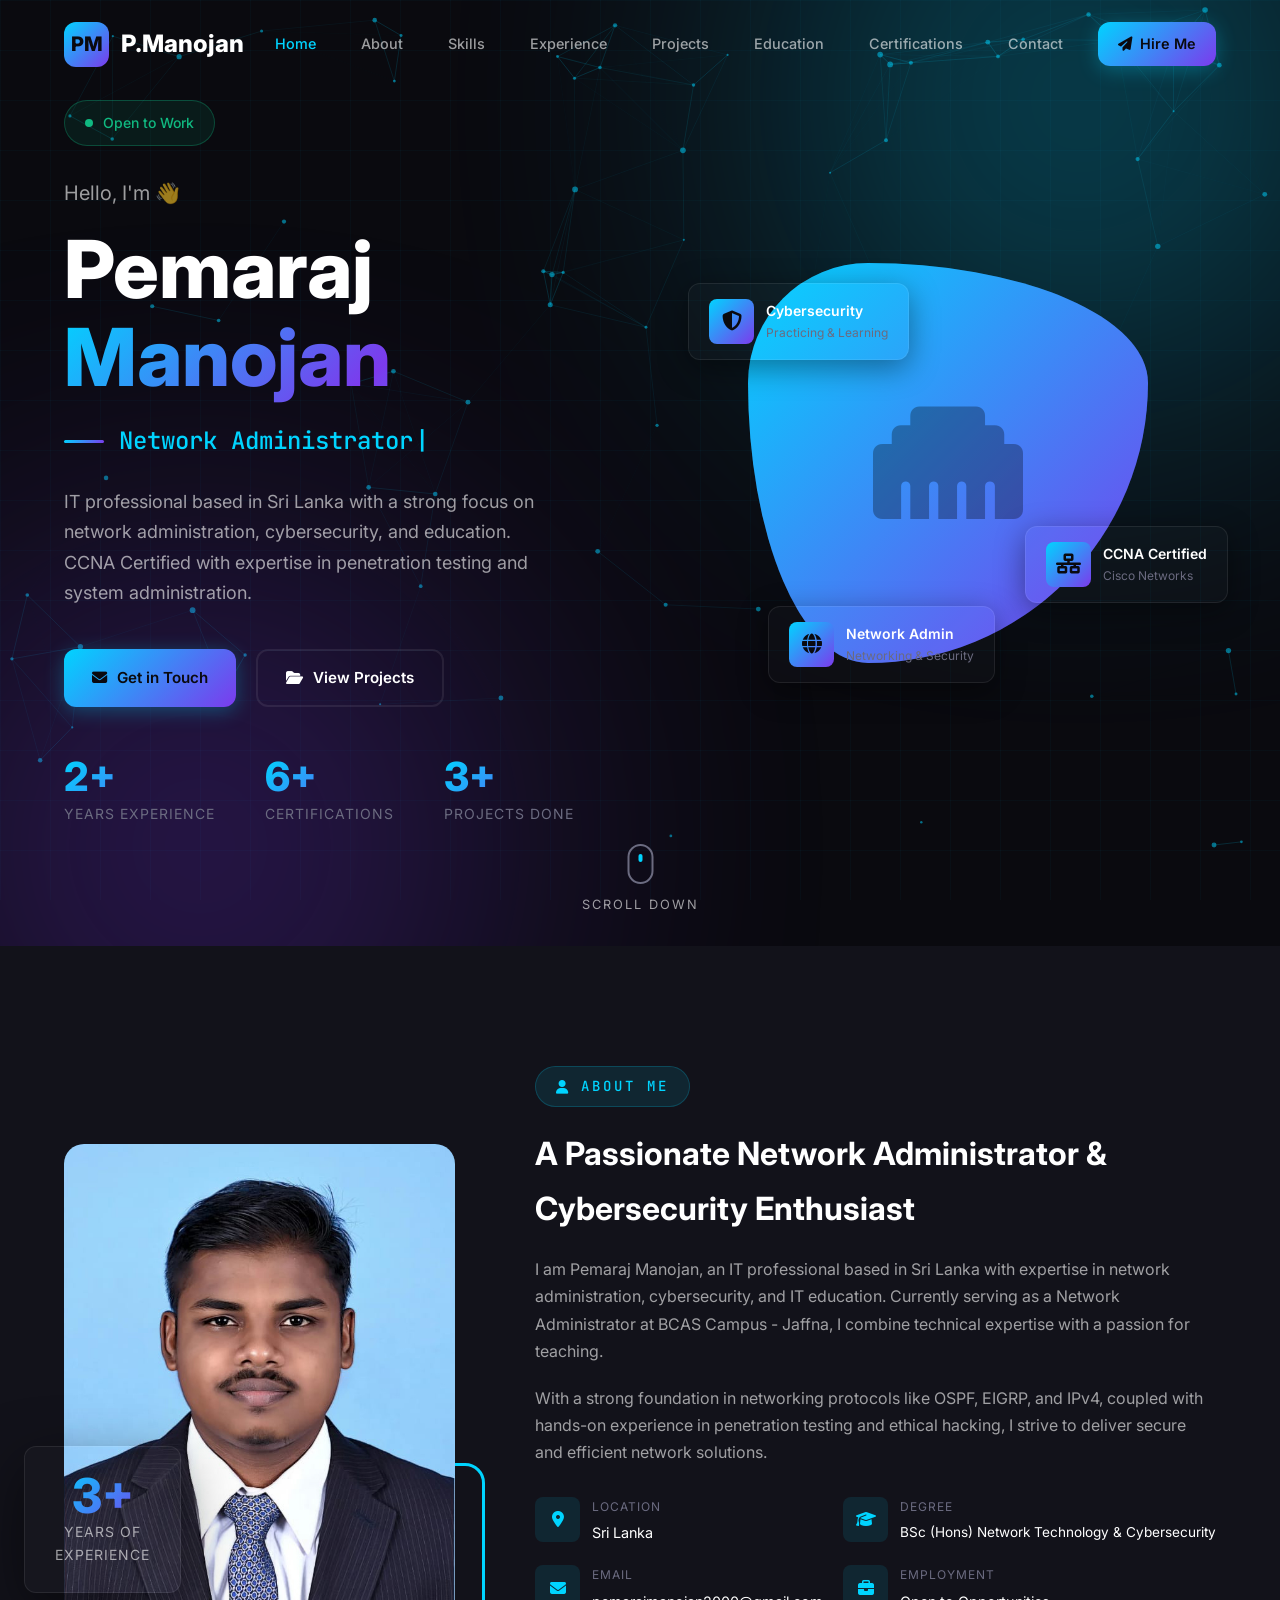
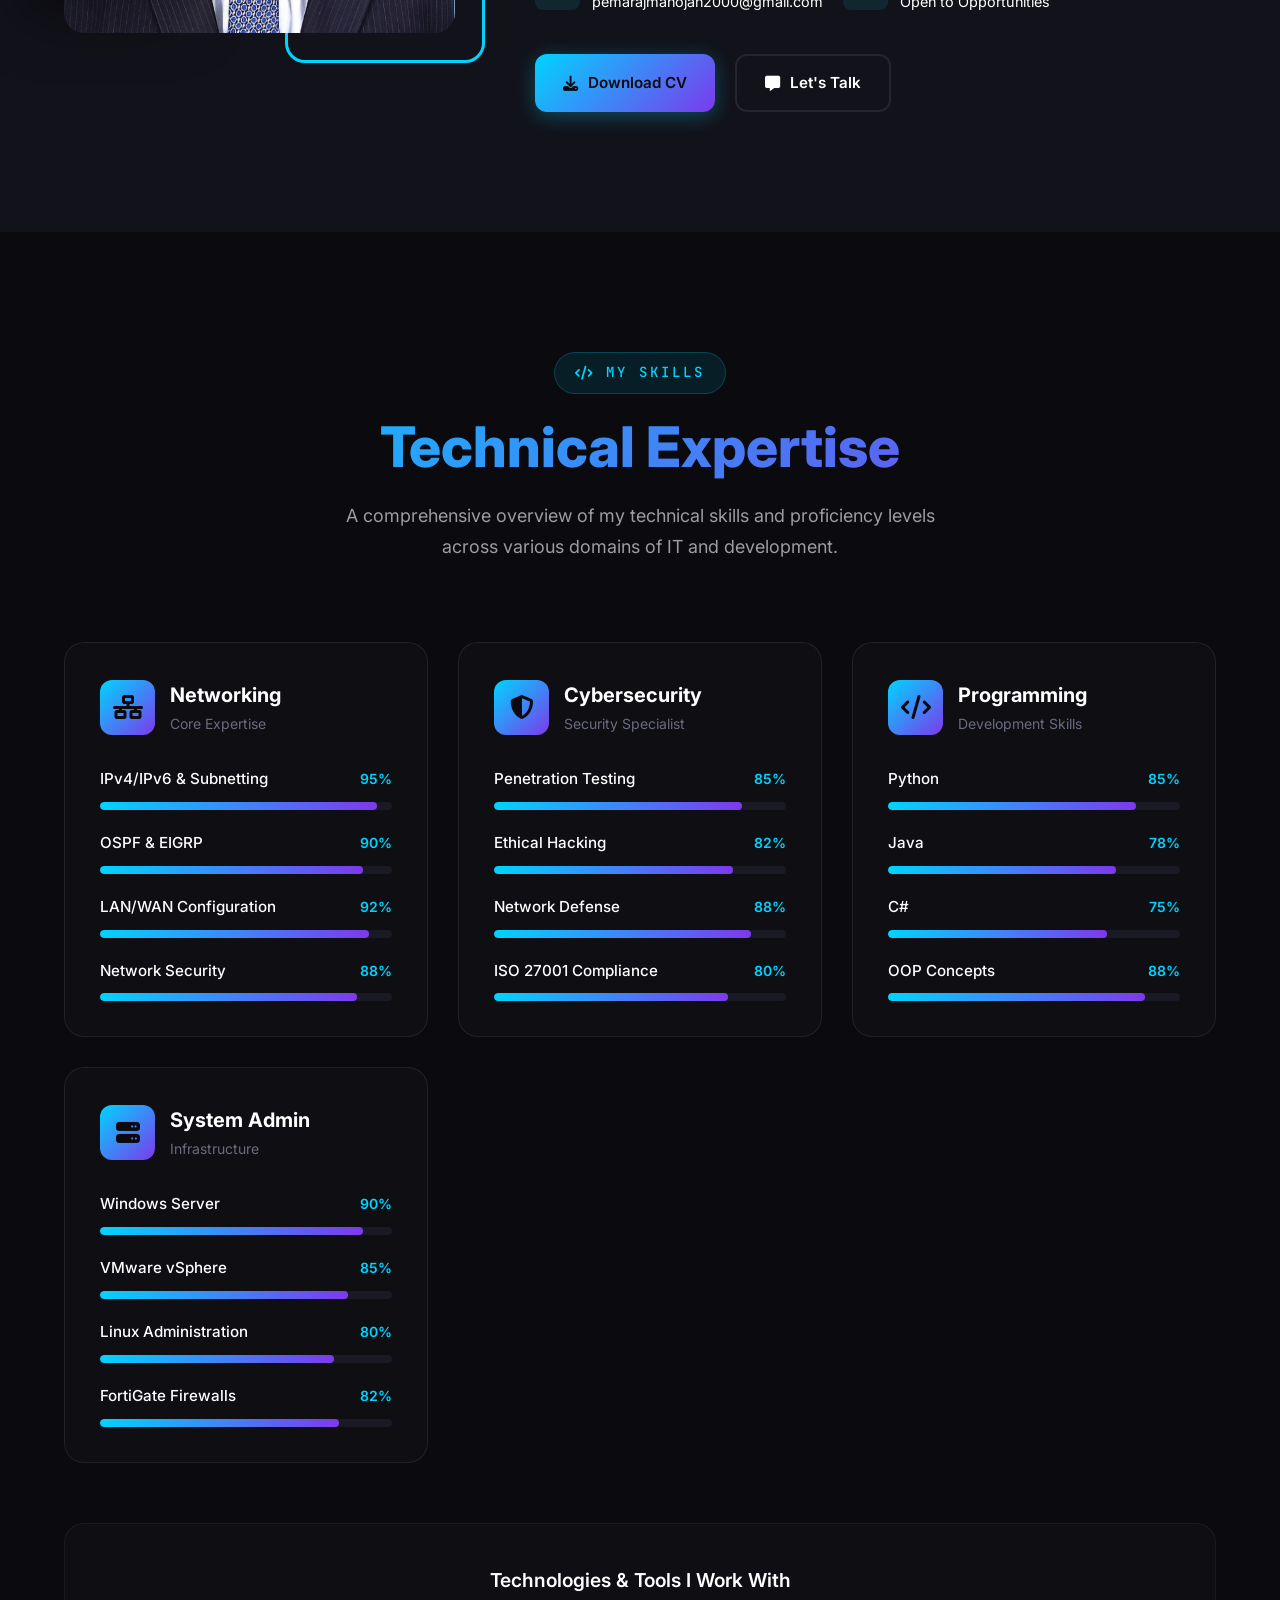
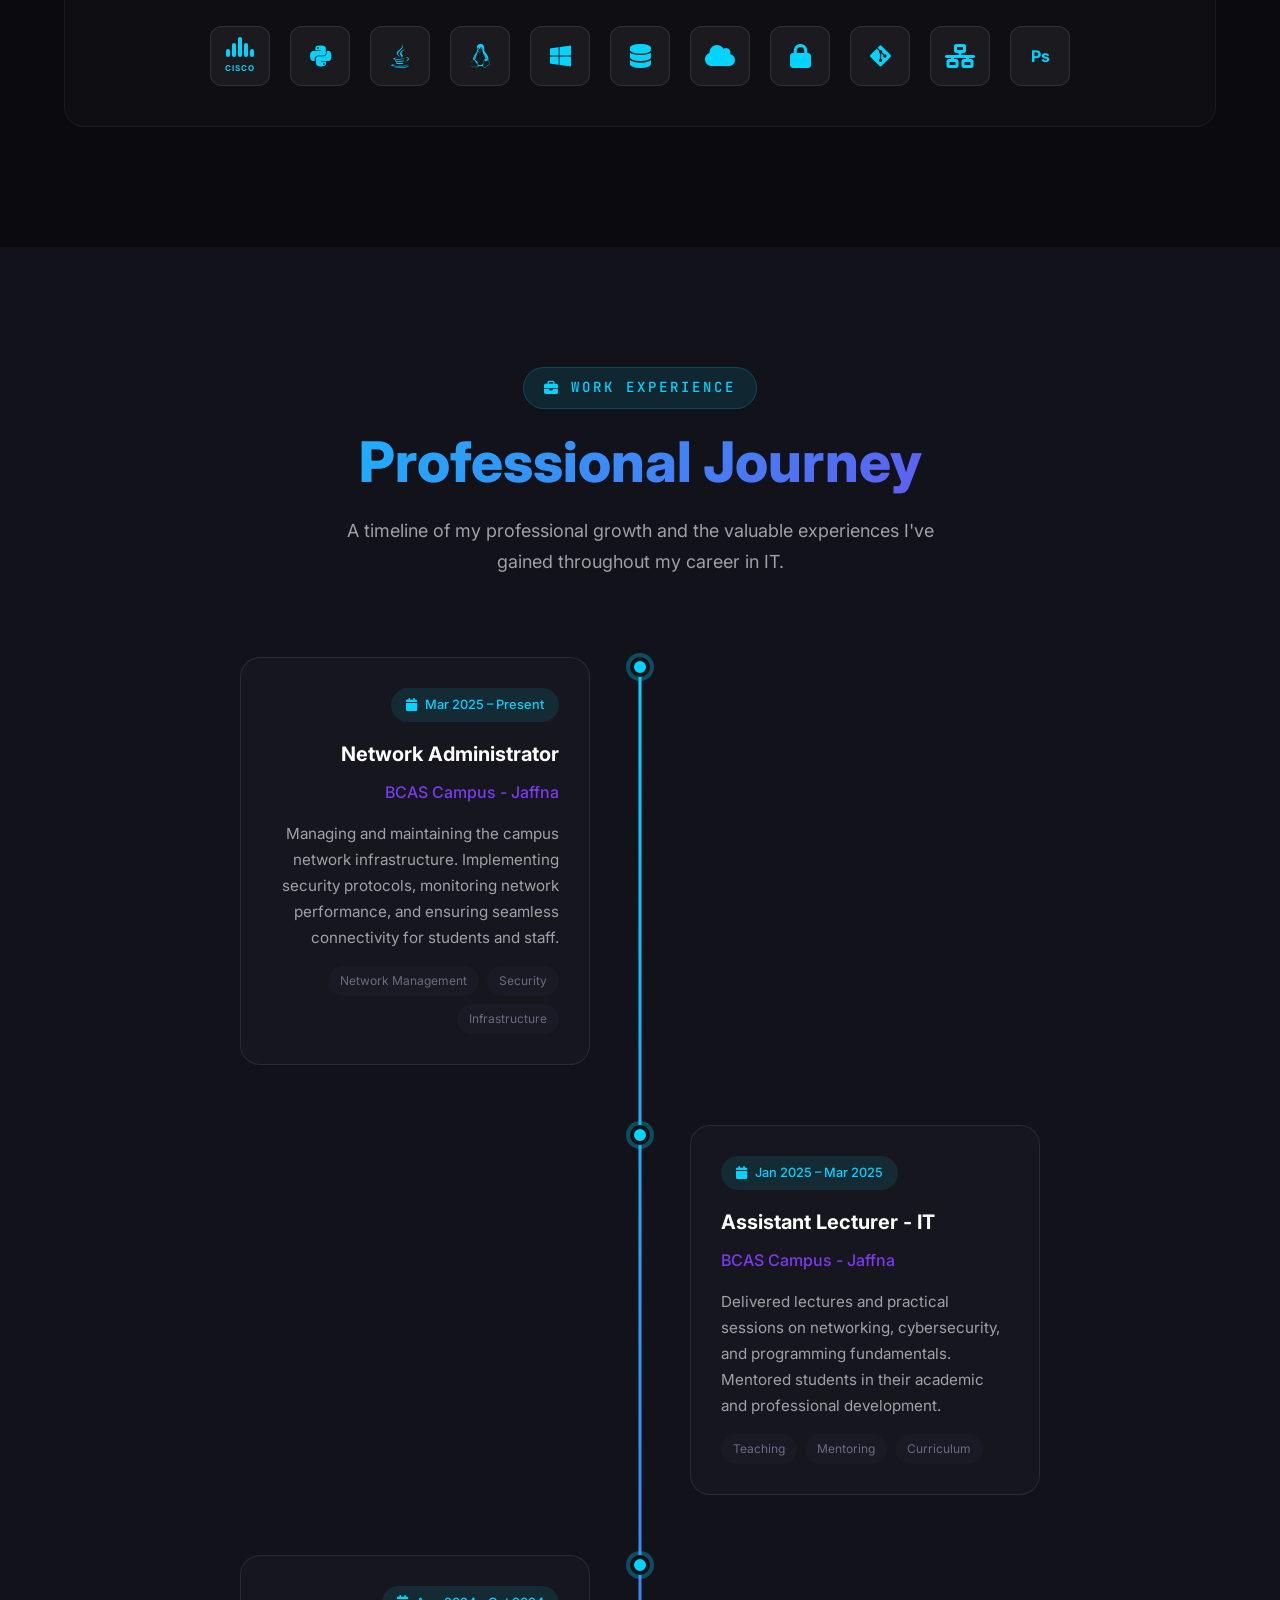
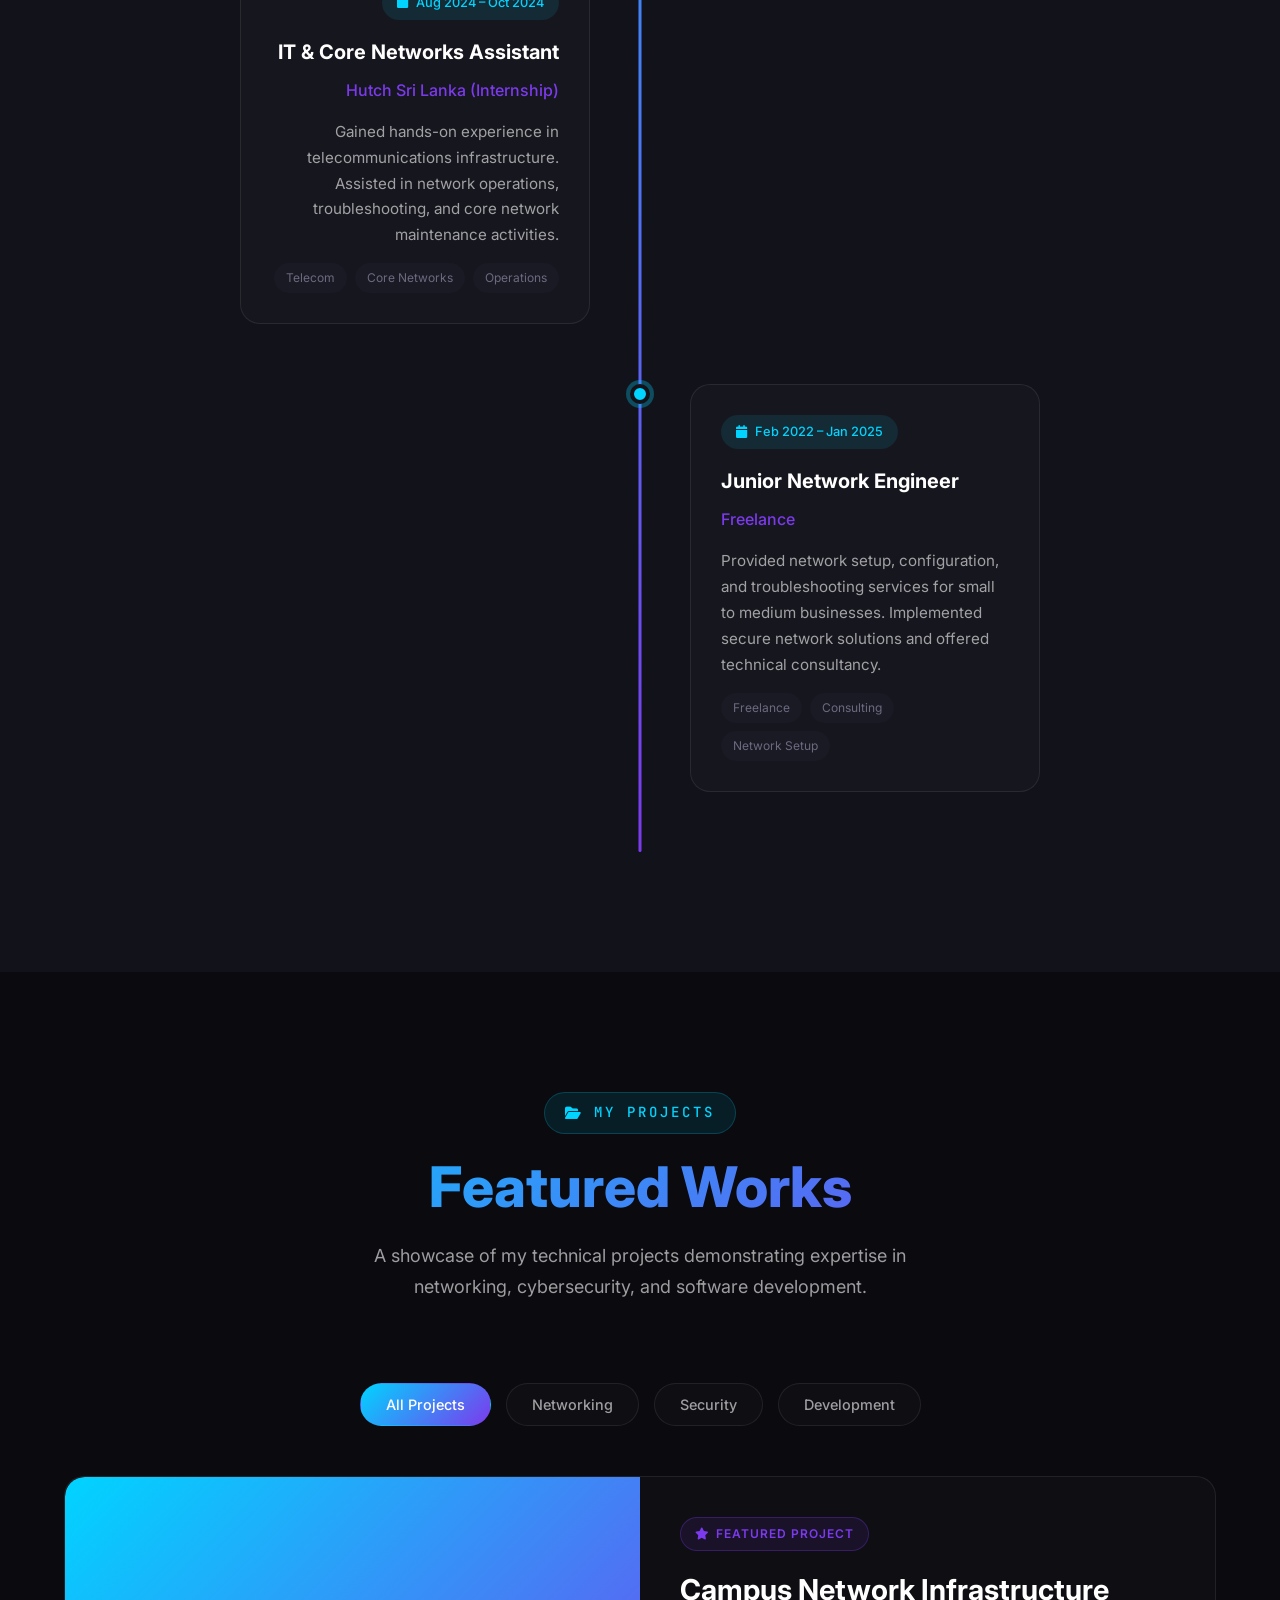
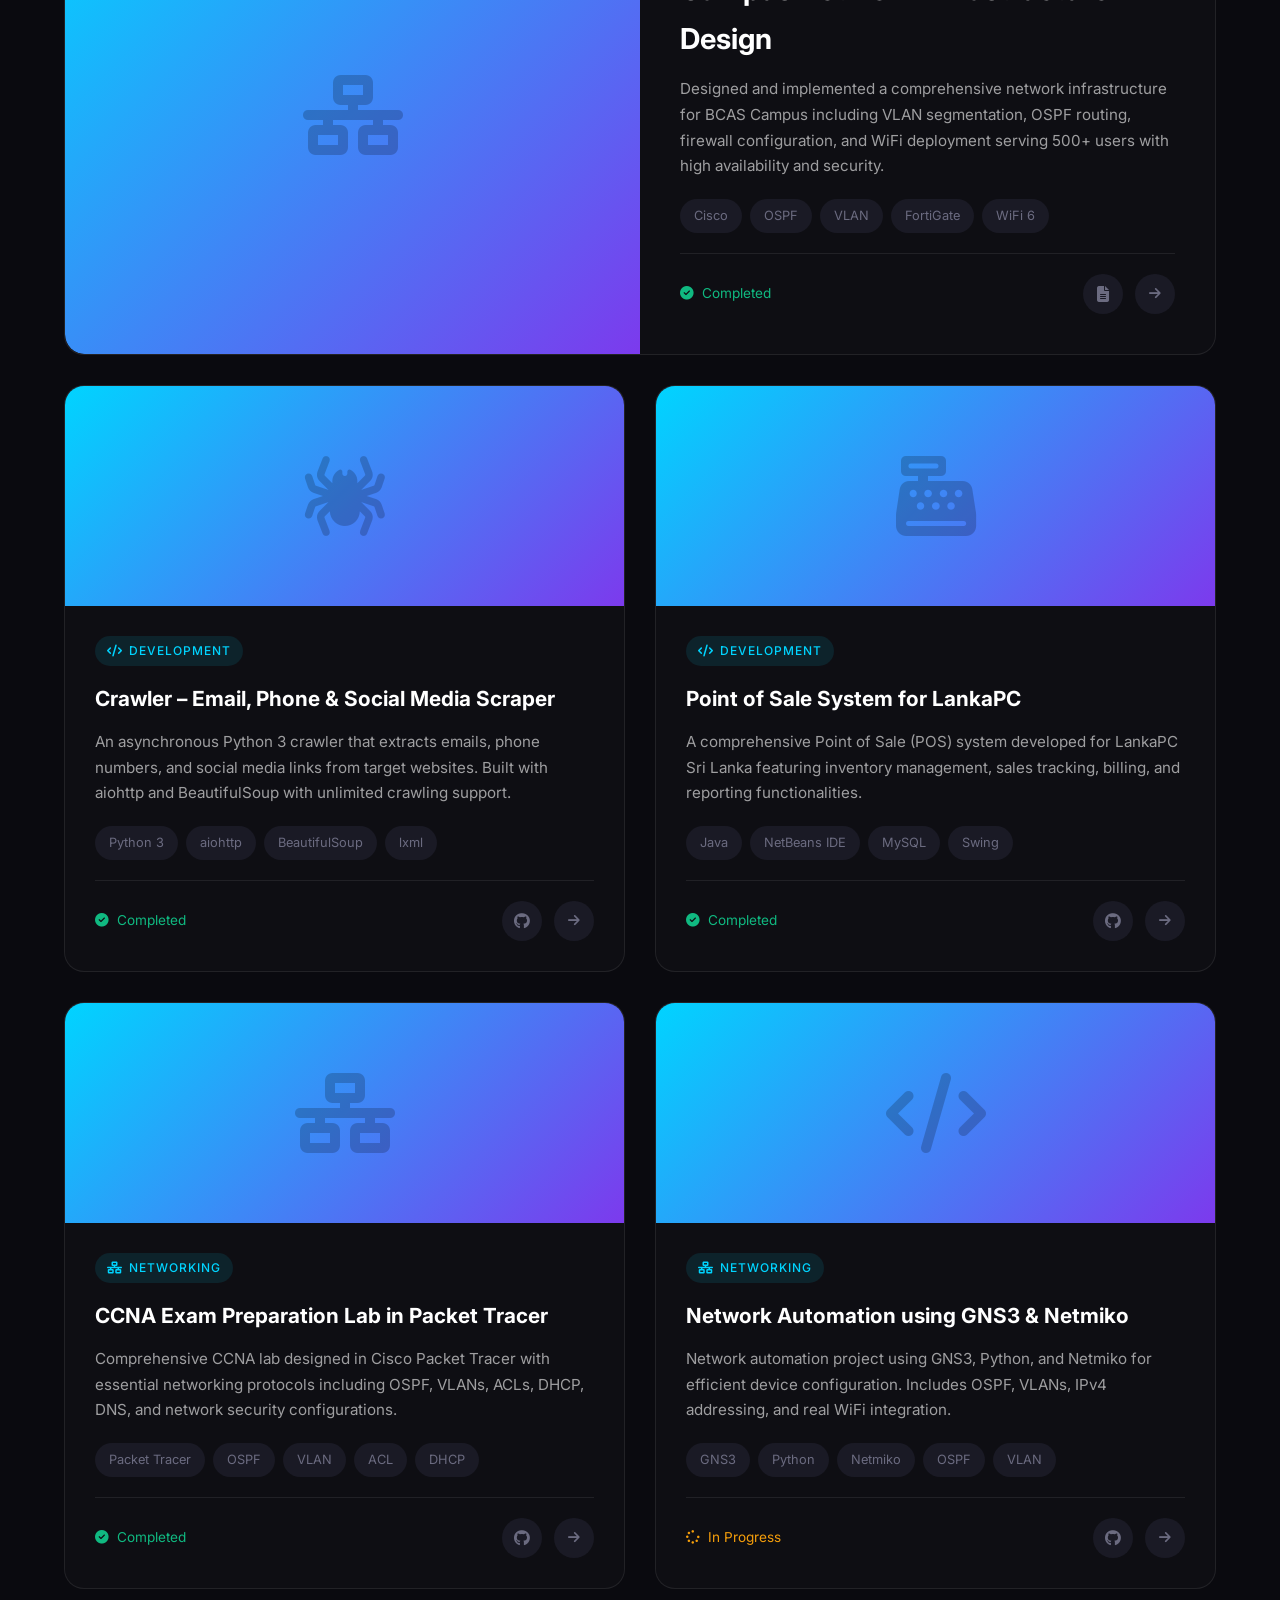
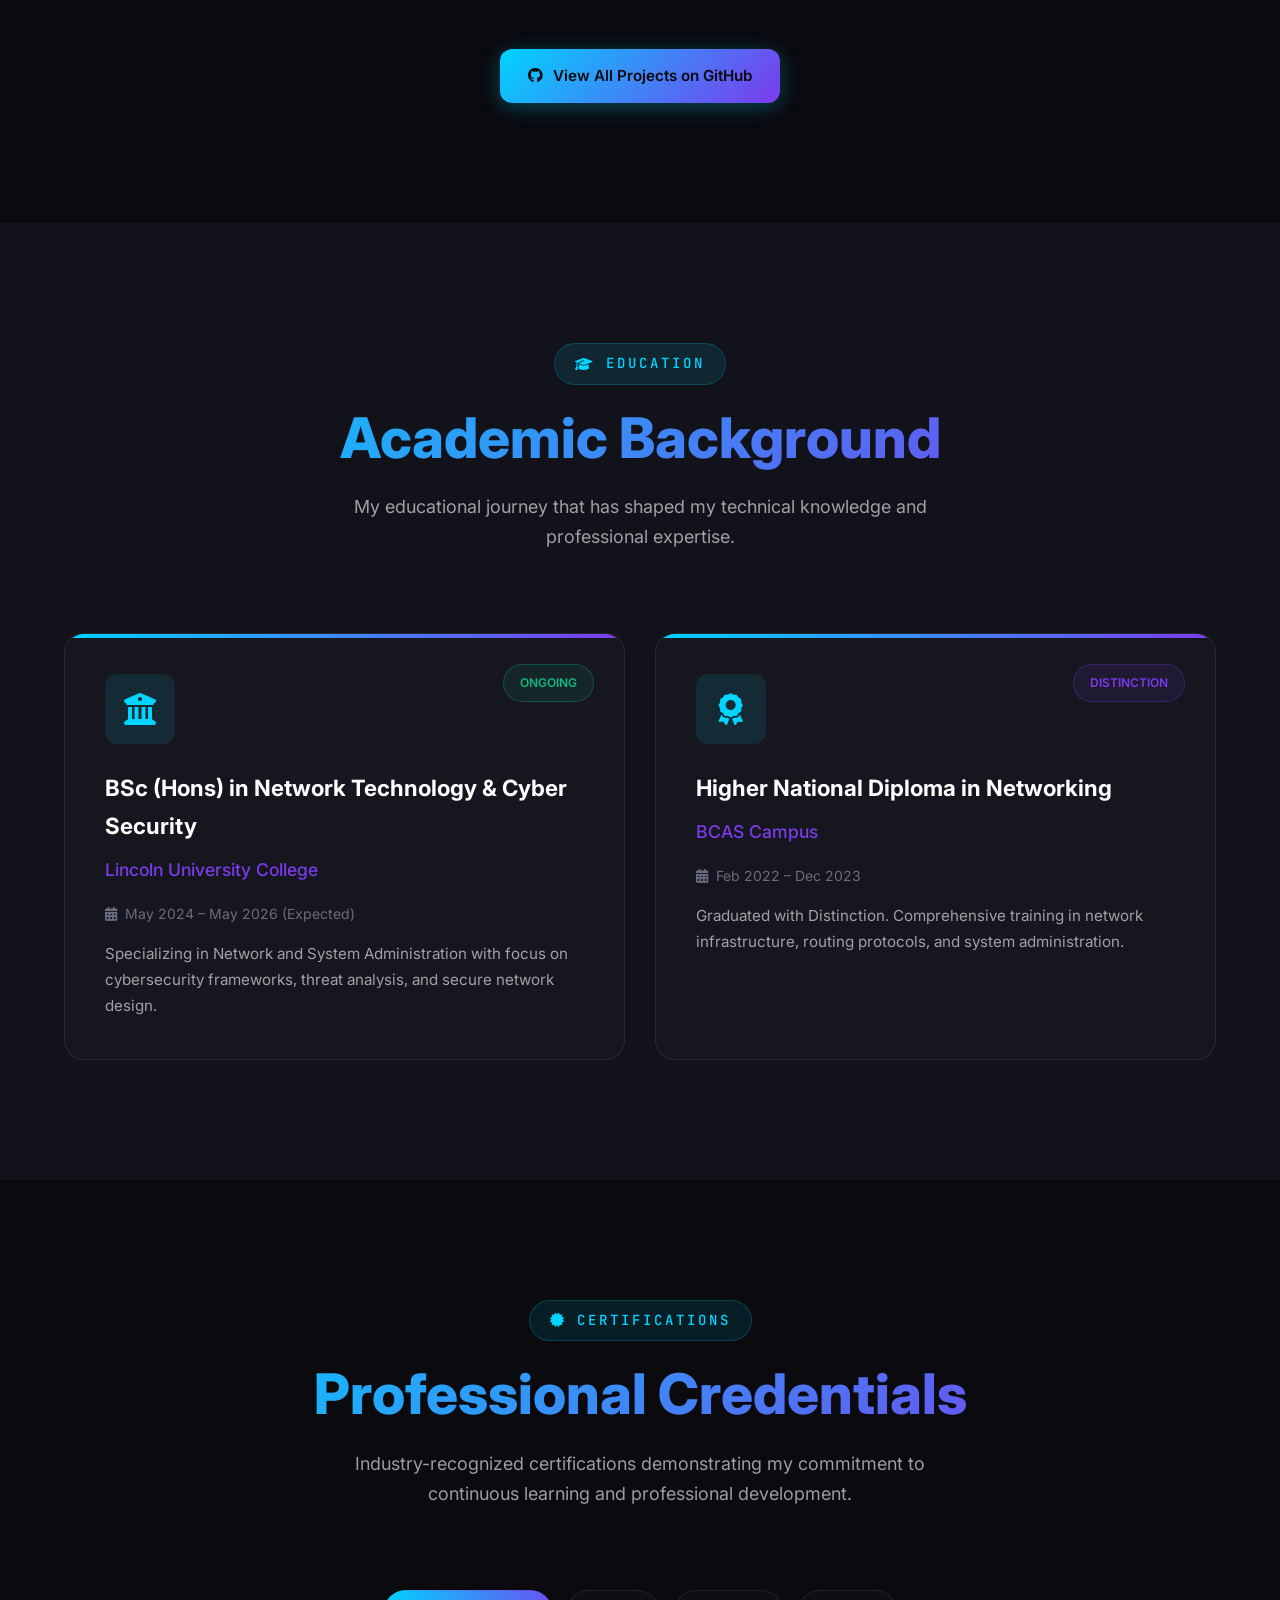
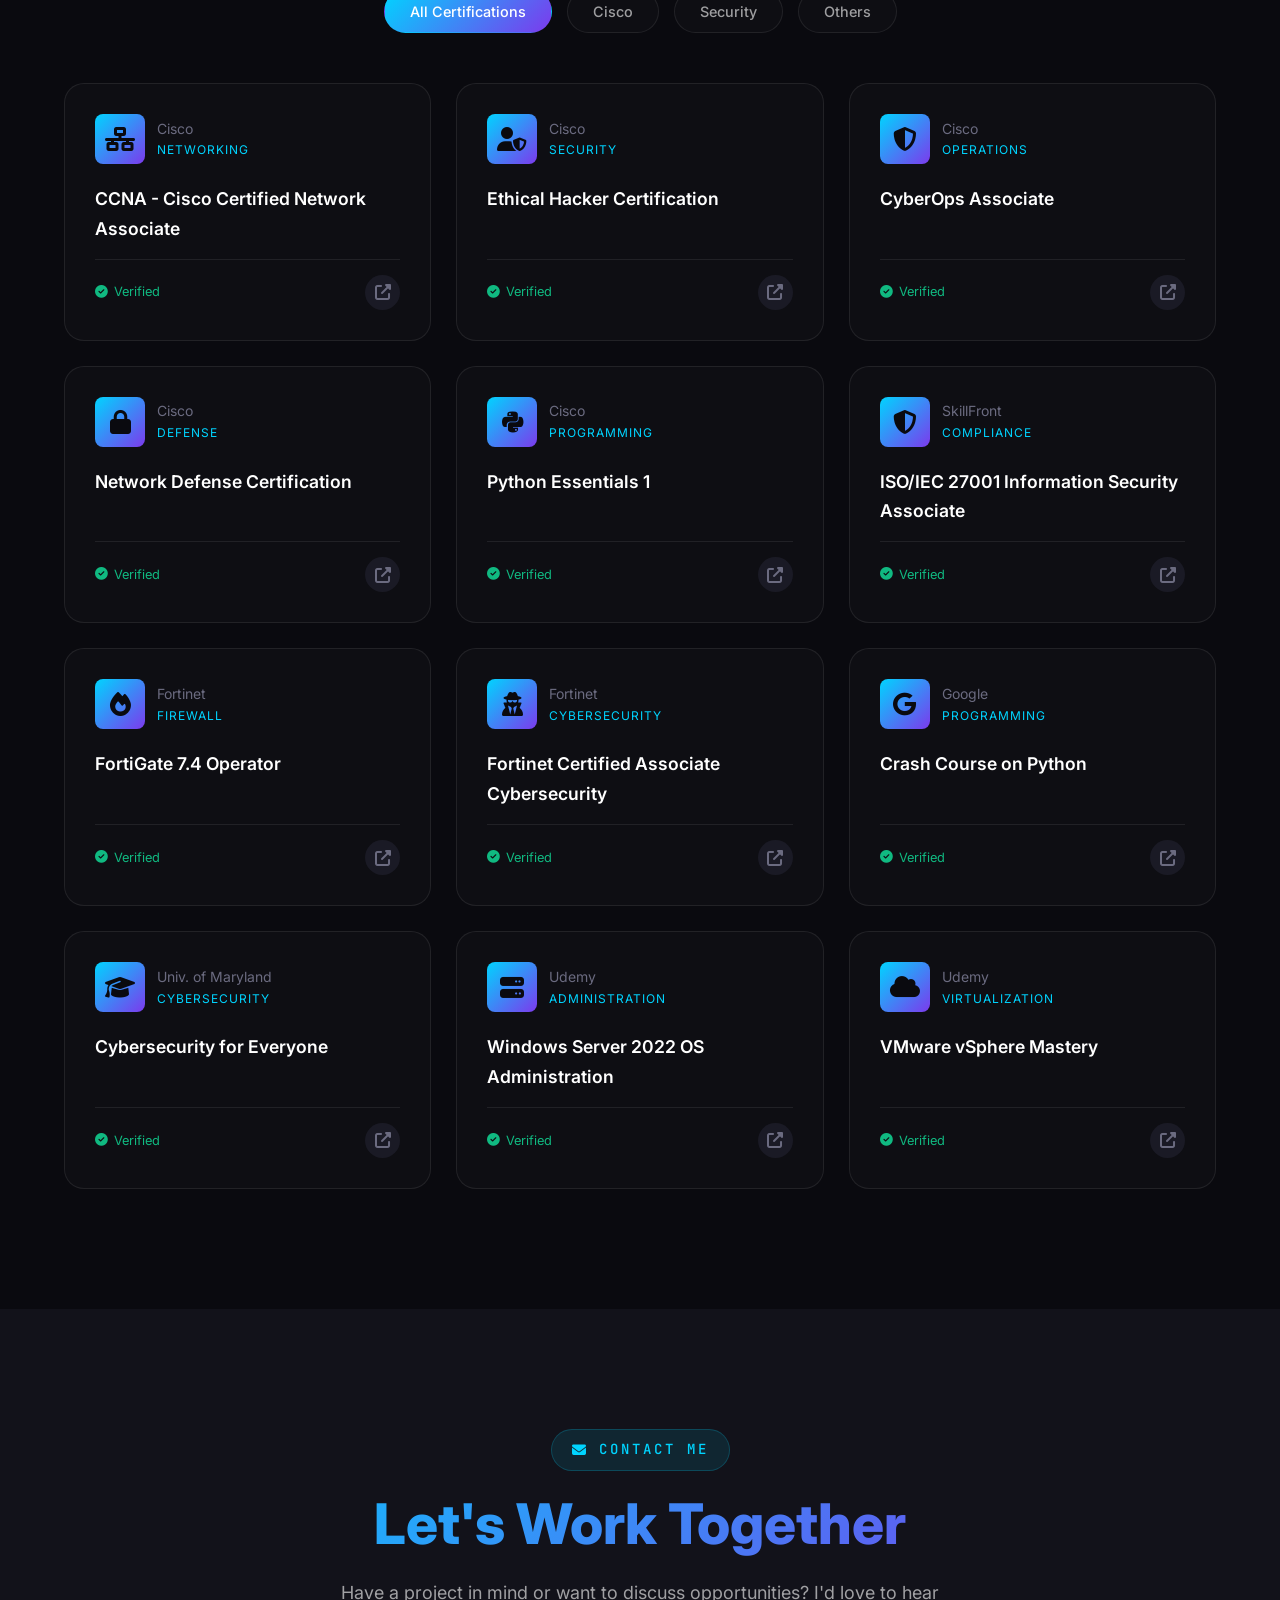
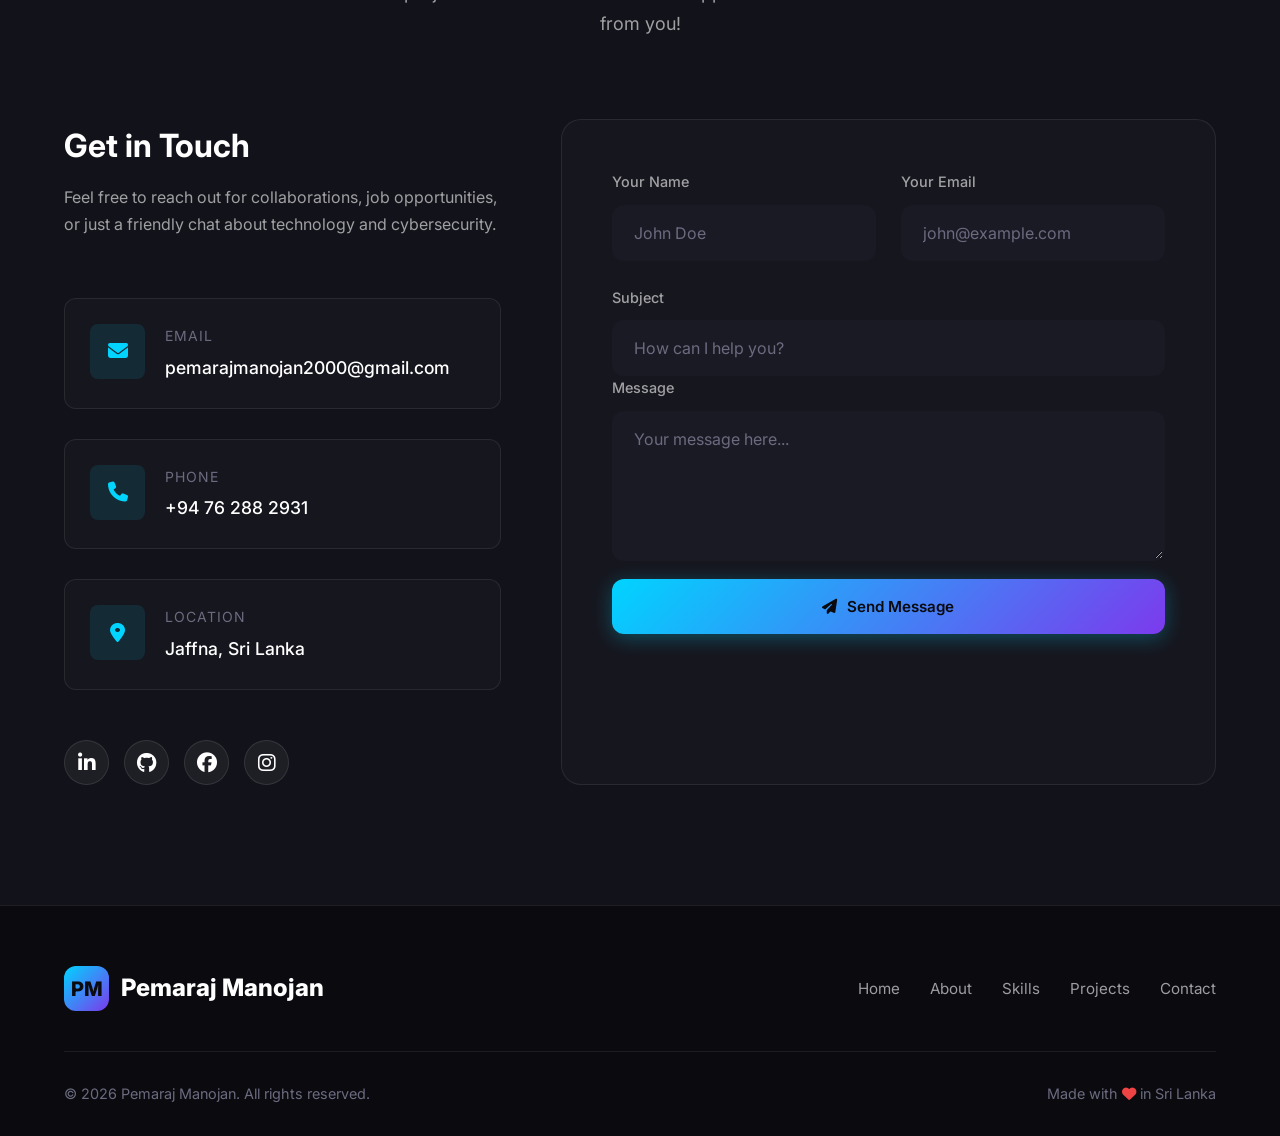
==== commit 22253888: "Update index.html" ====
--- a/index.html
+++ b/index.html
@@ -2146,35 +2146,54 @@
                         </a>
                     </div>
                 </div>
-                <form class="contact-form reveal-right" id="contact-form" action="https://formsubmit.co/pemarajmanojan2000@gmail.com" method="POST">
-                    <div class="form-row">
-                        <div class="form-group">
-                            <label class="form-label" for="name">Your Name</label>
-                            <input type="text" id="name" name="name" class="form-input" placeholder="John Doe" required autocomplete="name">
-                        </div>
-                        <div class="form-group">
-                            <label class="form-label" for="email">Your Email</label>
-                            <input type="email" id="email" name="email" class="form-input" placeholder="john@example.com" required autocomplete="email">
-                        </div>
-                    </div>
-                    <div class="form-group full-width">
-                        <label class="form-label" for="subject">Subject</label>
-                        <input type="text" id="subject" name="subject" class="form-input" placeholder="How can I help you?" required>
-                    </div>
-                    <div class="form-group full-width">
-                        <label class="form-label" for="message">Message</label>
-                        <textarea id="message" name="message" class="form-textarea" placeholder="Your message here..." required rows="5"></textarea>
-                    </div>
-                    <!-- FormSubmit configuration -->
-                    <input type="hidden" name="_captcha" value="false">
-                    <input type="hidden" name="_subject" value="New Contact Form Message from Portfolio">
-                    <input type="hidden" name="_template" value="table">
-                    <input type="text" name="_honey" style="display:none">
-                    <button type="submit" class="btn btn-primary form-submit">
-                        <i class="fas fa-paper-plane" aria-hidden="true"></i>
-                        Send Message
-                    </button>
-                </form>
+                <form class="contact-form reveal-right" id="contact-form"
+      action="https://formsubmit.co/pemarajmanojan2000@gmail.com"
+      method="POST">
+
+    <div class="form-row">
+        <div class="form-group">
+            <label class="form-label" for="name">Your Name</label>
+            <input type="text" id="name" name="name" class="form-input"
+                   placeholder="John Doe" required autocomplete="name">
+        </div>
+
+        <div class="form-group">
+            <label class="form-label" for="email">Your Email</label>
+            <input type="email" id="email" name="email" class="form-input"
+                   placeholder="john@example.com" required autocomplete="email">
+        </div>
+    </div>
+
+    <div class="form-group full-width">
+        <label class="form-label" for="subject">Subject</label>
+        <input type="text" id="subject" name="subject" class="form-input"
+               placeholder="How can I help you?" required>
+    </div>
+
+    <div class="form-group full-width">
+        <label class="form-label" for="message">Message</label>
+        <textarea id="message" name="message" class="form-textarea"
+                  placeholder="Your message here..." required rows="5"></textarea>
+    </div>
+
+    <!-- FormSubmit configuration -->
+    <input type="hidden" name="_captcha" value="false">
+    <input type="hidden" name="_subject" value="New Contact Form Message from Portfolio">
+    <input type="hidden" name="_template" value="table">
+
+    <!-- ✅ Redirect to Thank You Page -->
+    <input type="hidden" name="_next"
+           value="https://pmanojan.github.io/pemaraj-manojan-portfolio/thankyou.html">
+
+    <!-- Honeypot (anti-spam) -->
+    <input type="text" name="_honey" style="display:none">
+
+    <button type="submit" class="btn btn-primary form-submit">
+        <i class="fas fa-paper-plane" aria-hidden="true"></i>
+        Send Message
+    </button>
+
+</form>
             </div>
         </div>
     </section>
@@ -2220,4 +2239,4 @@
     
     <script src="script.js"></script>
 </body>
-</html>+</html>
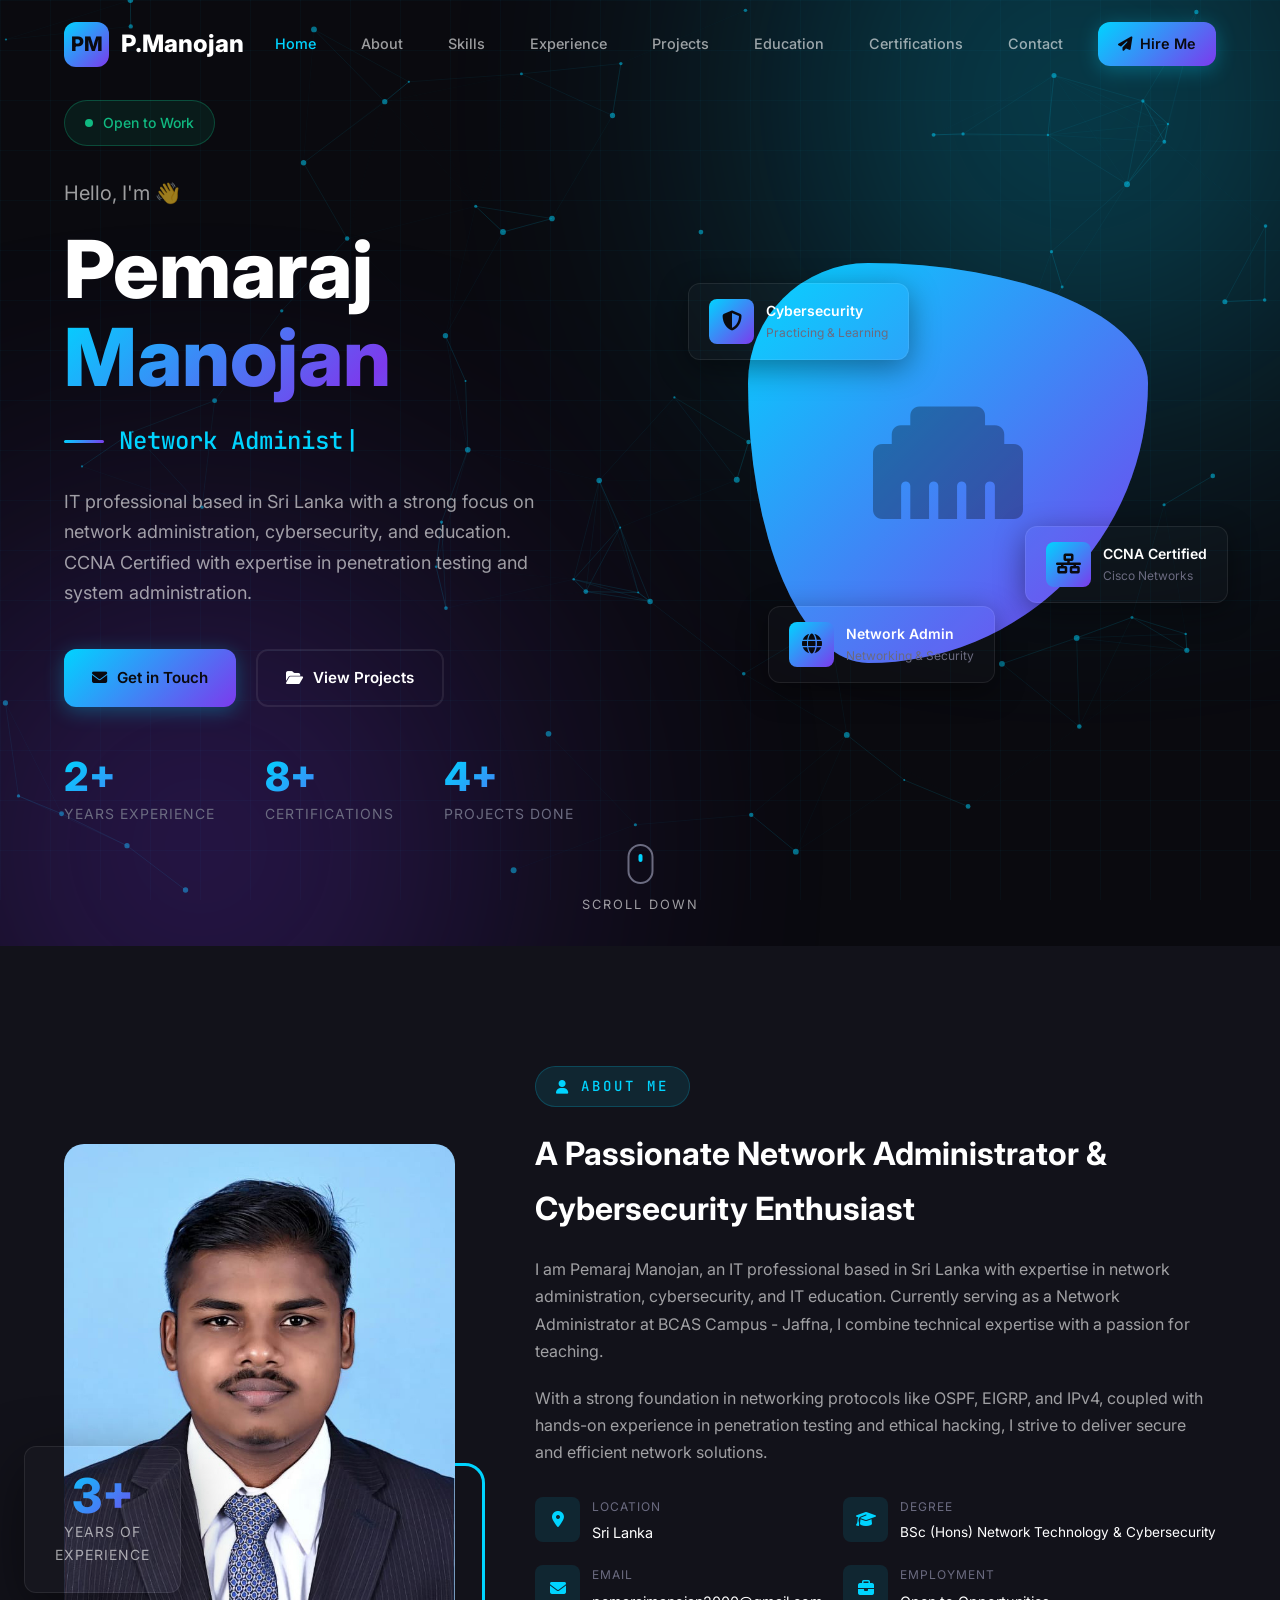
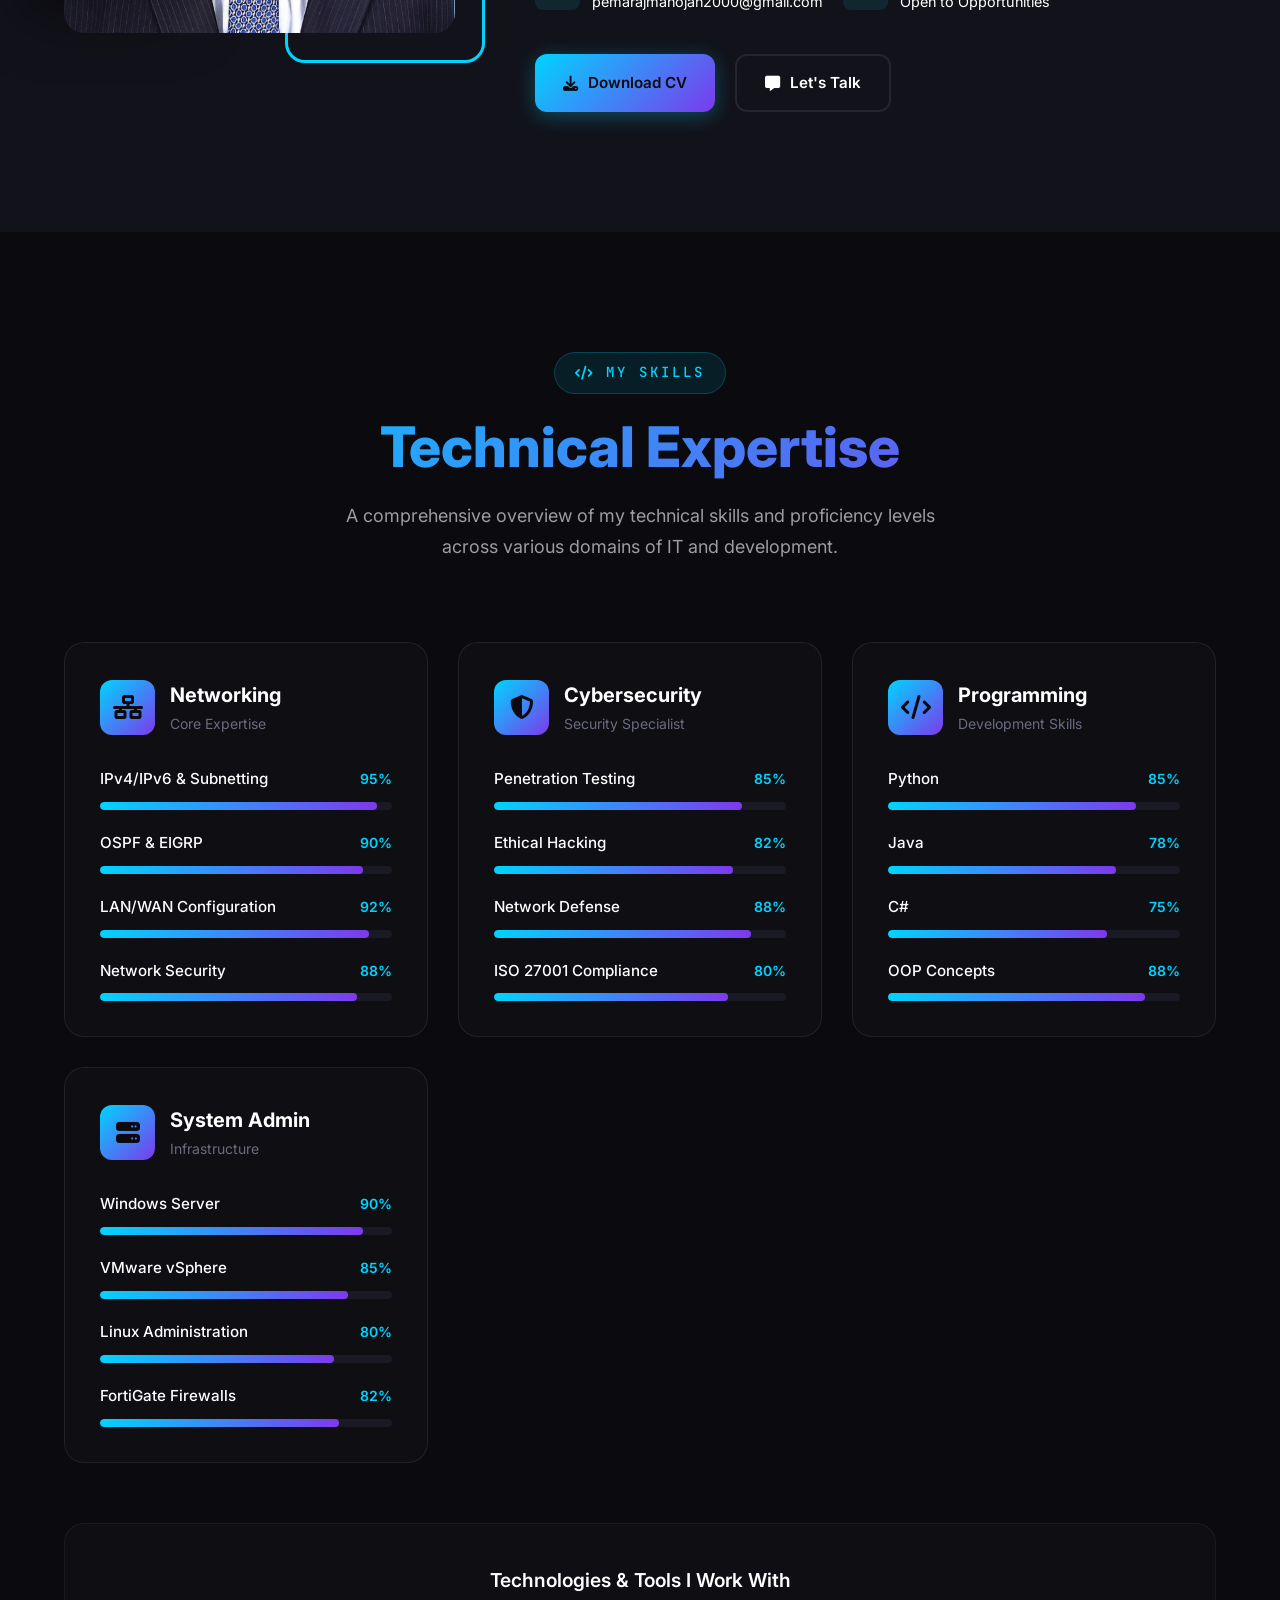
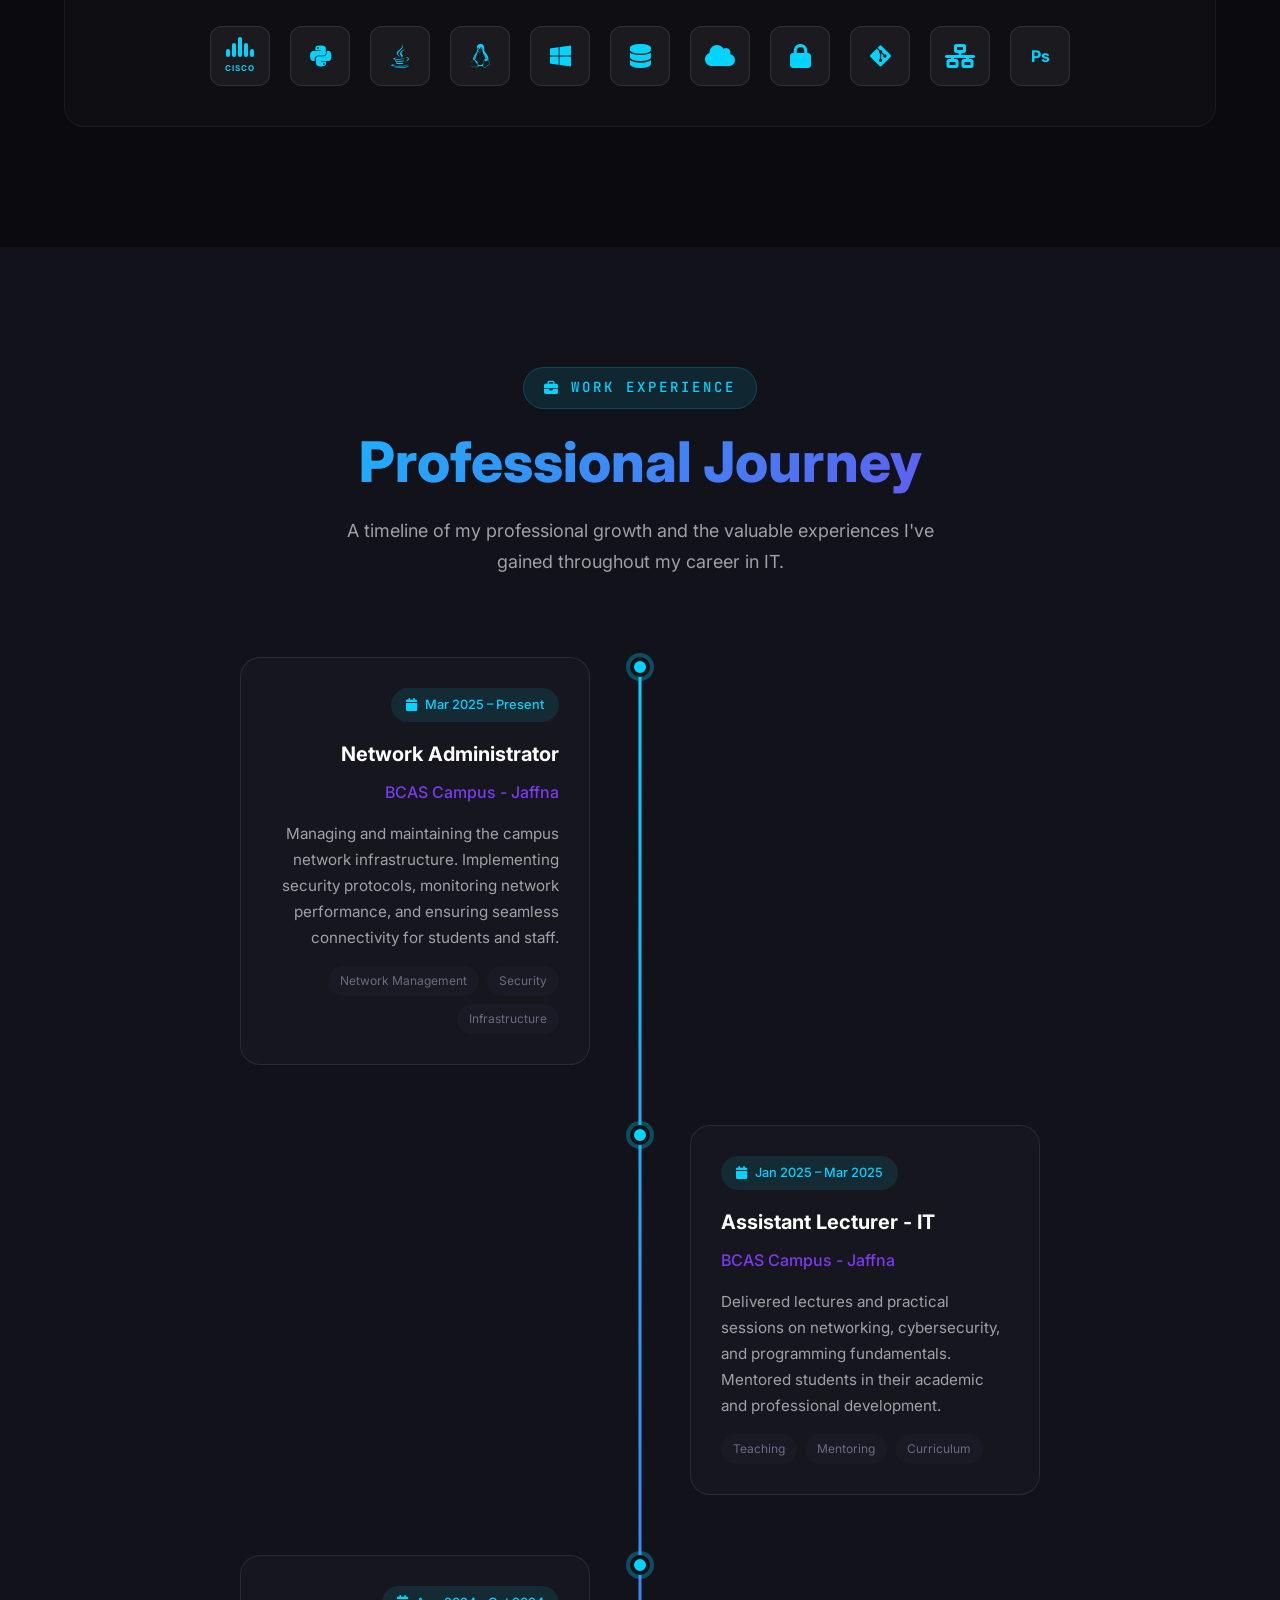
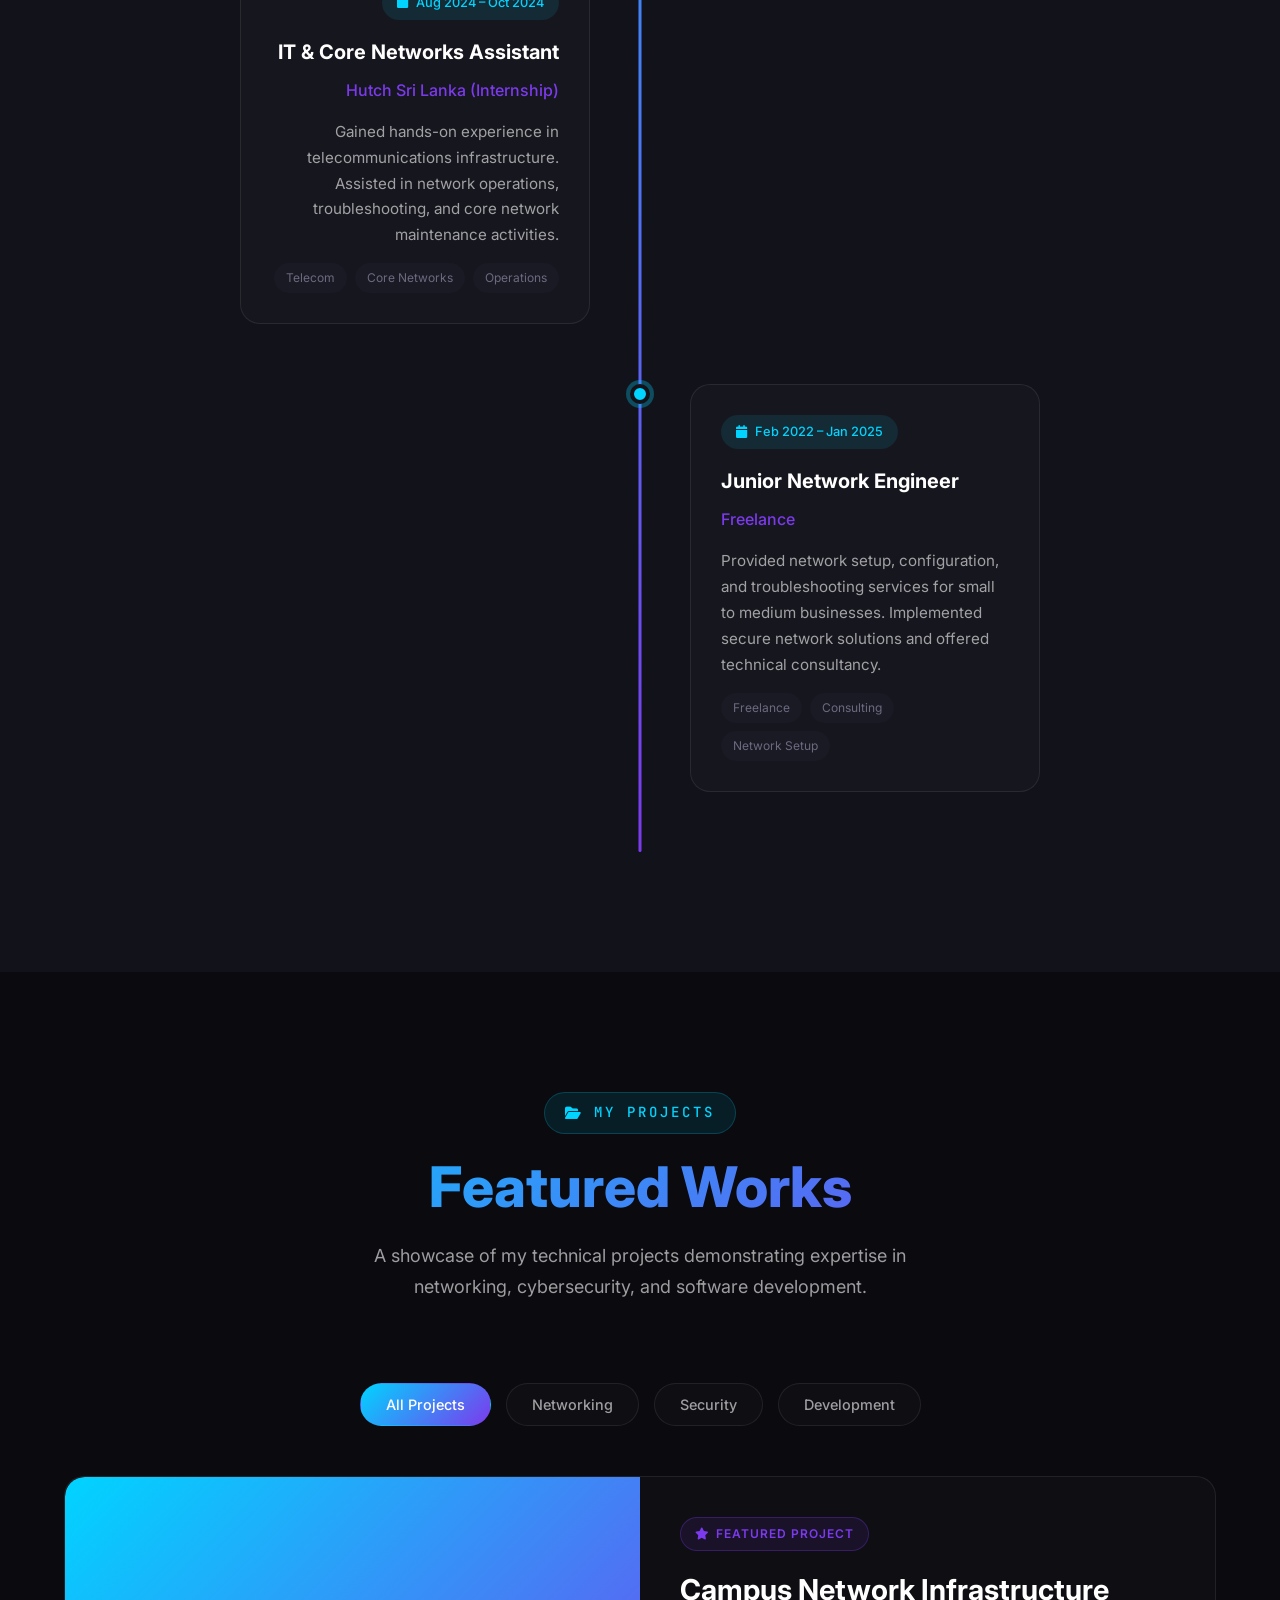
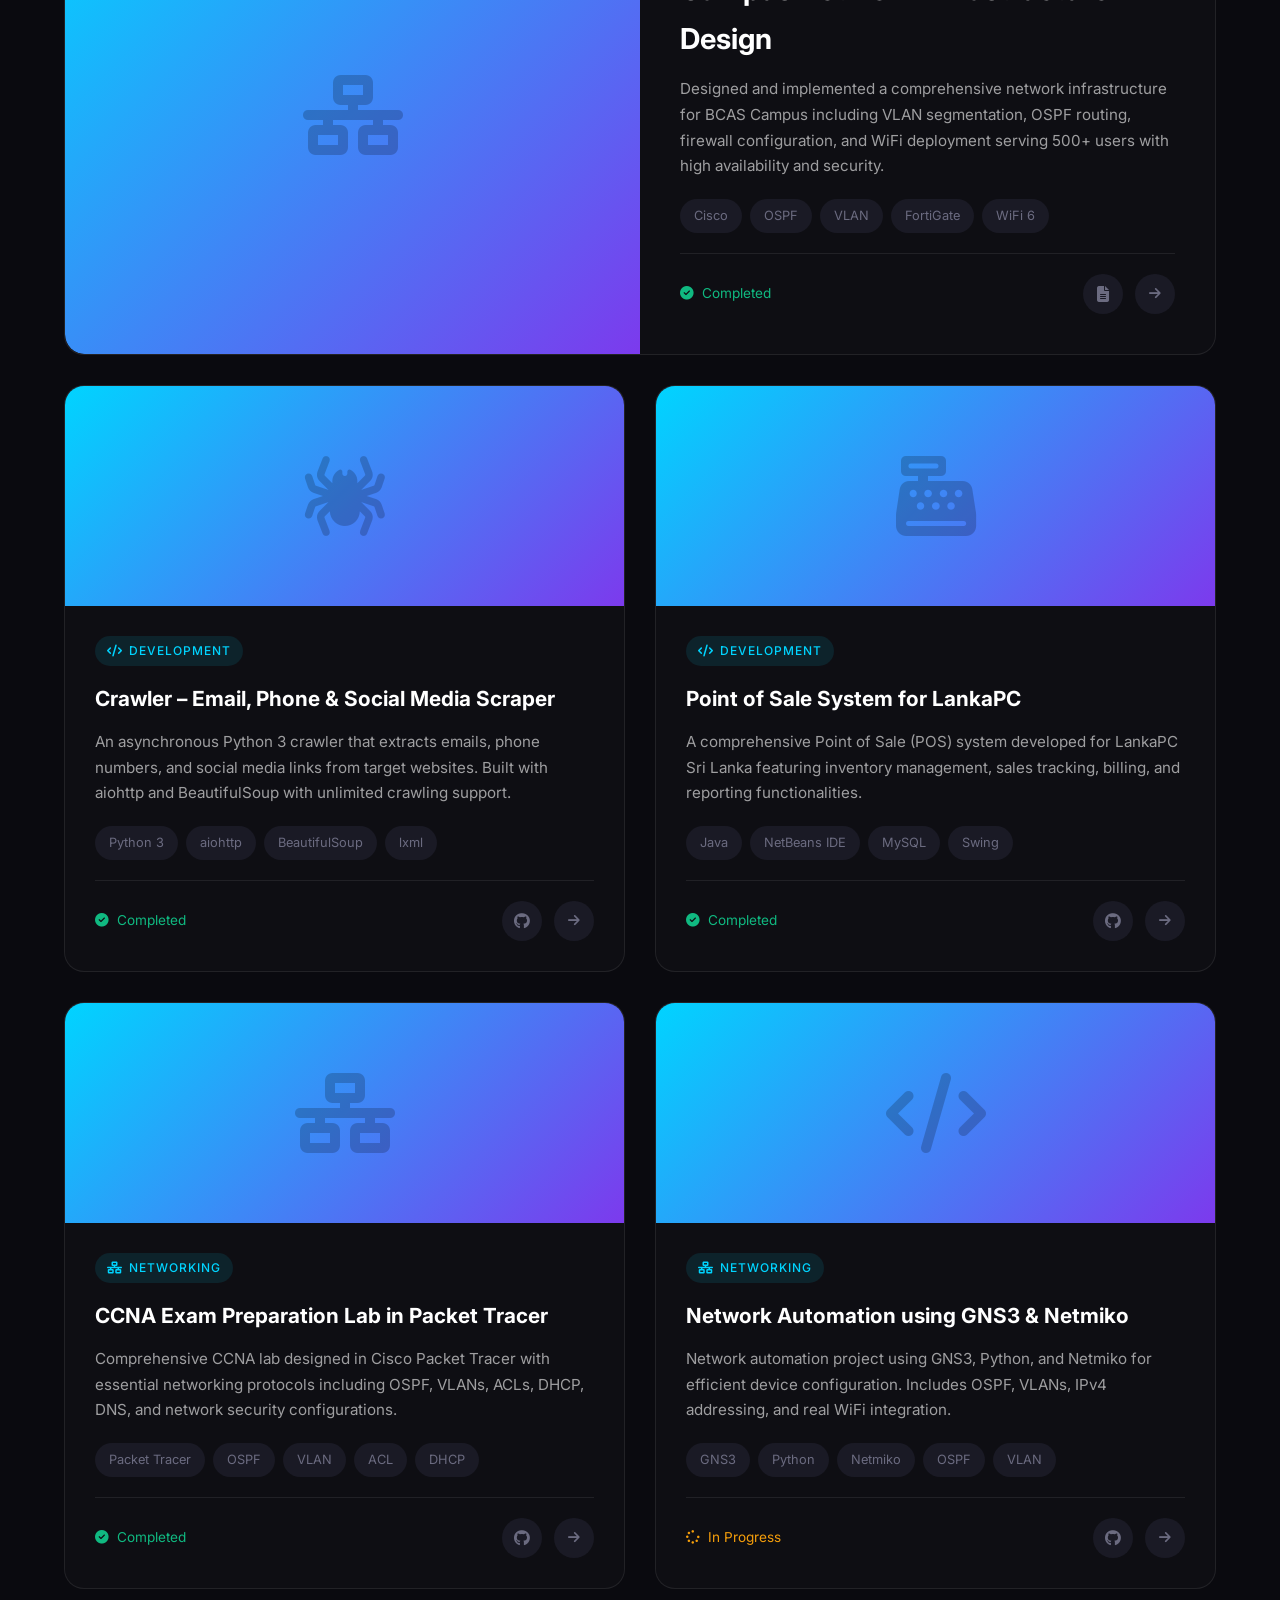
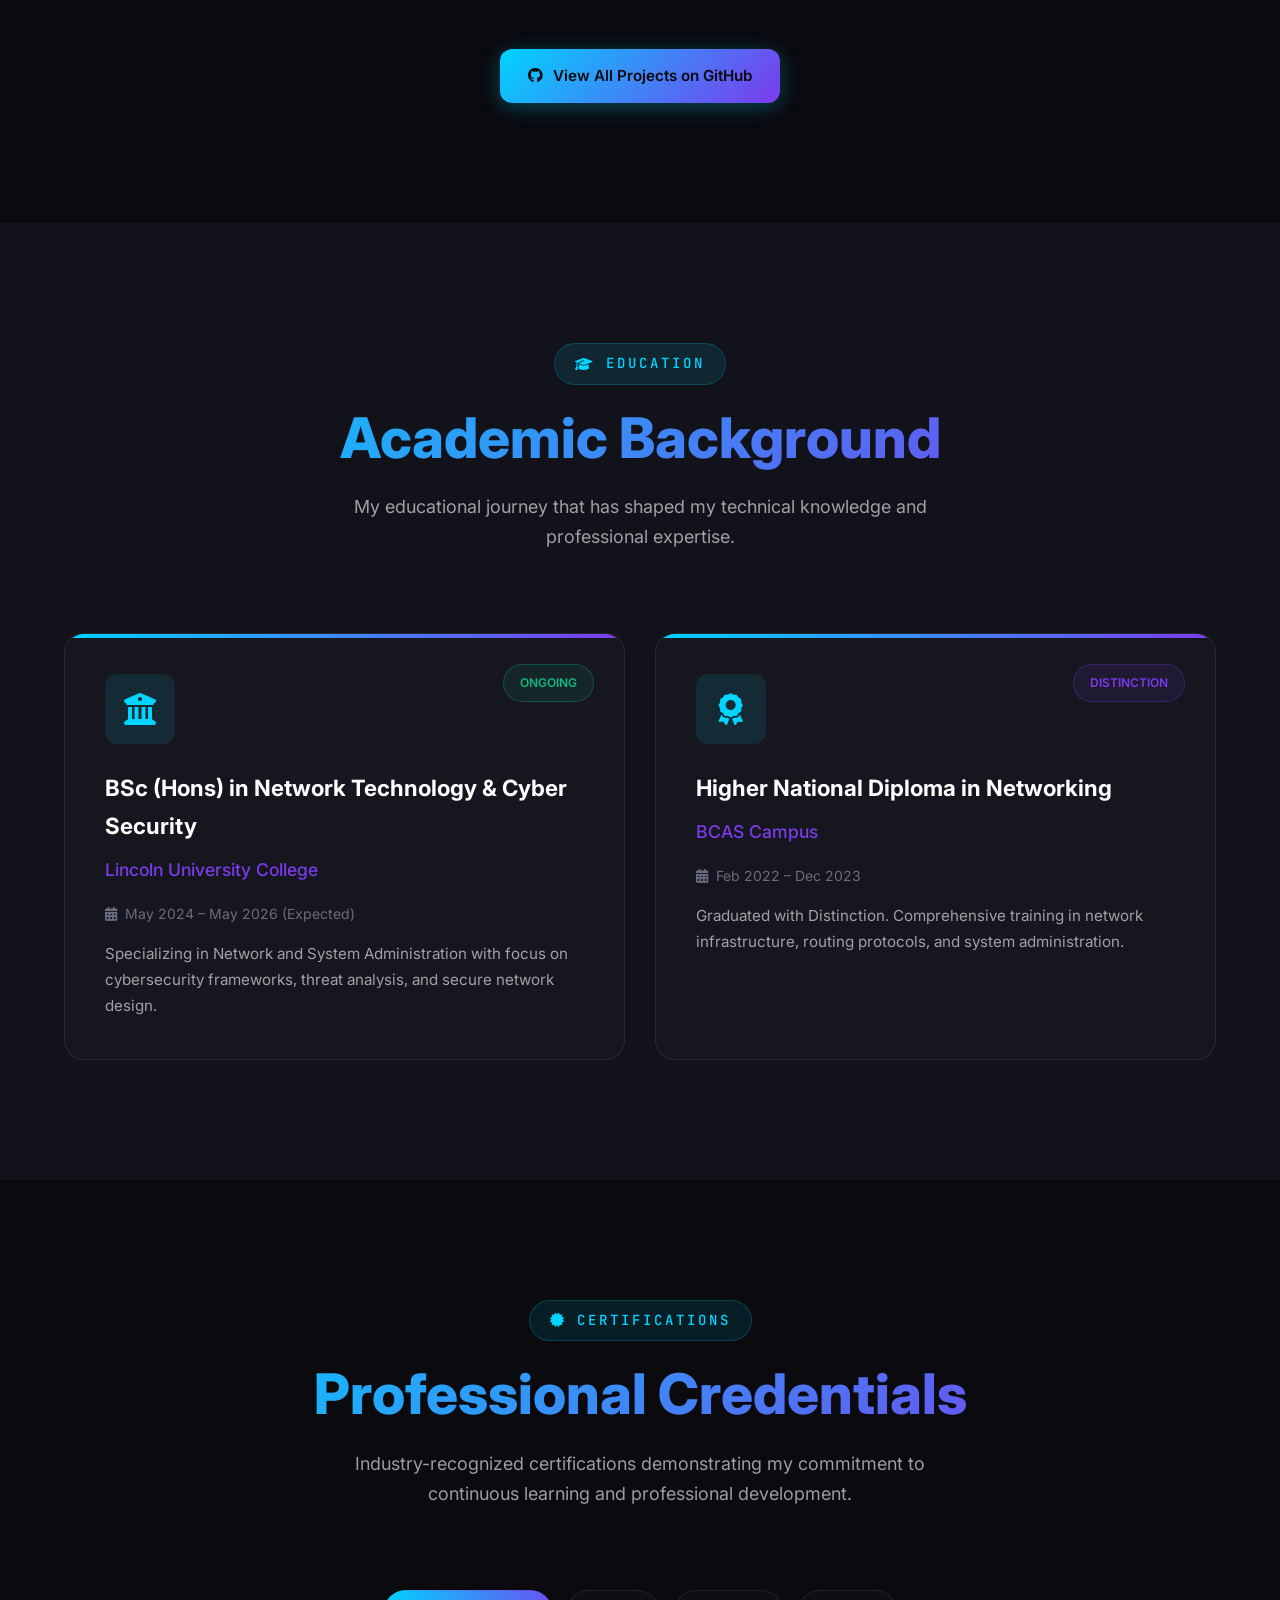
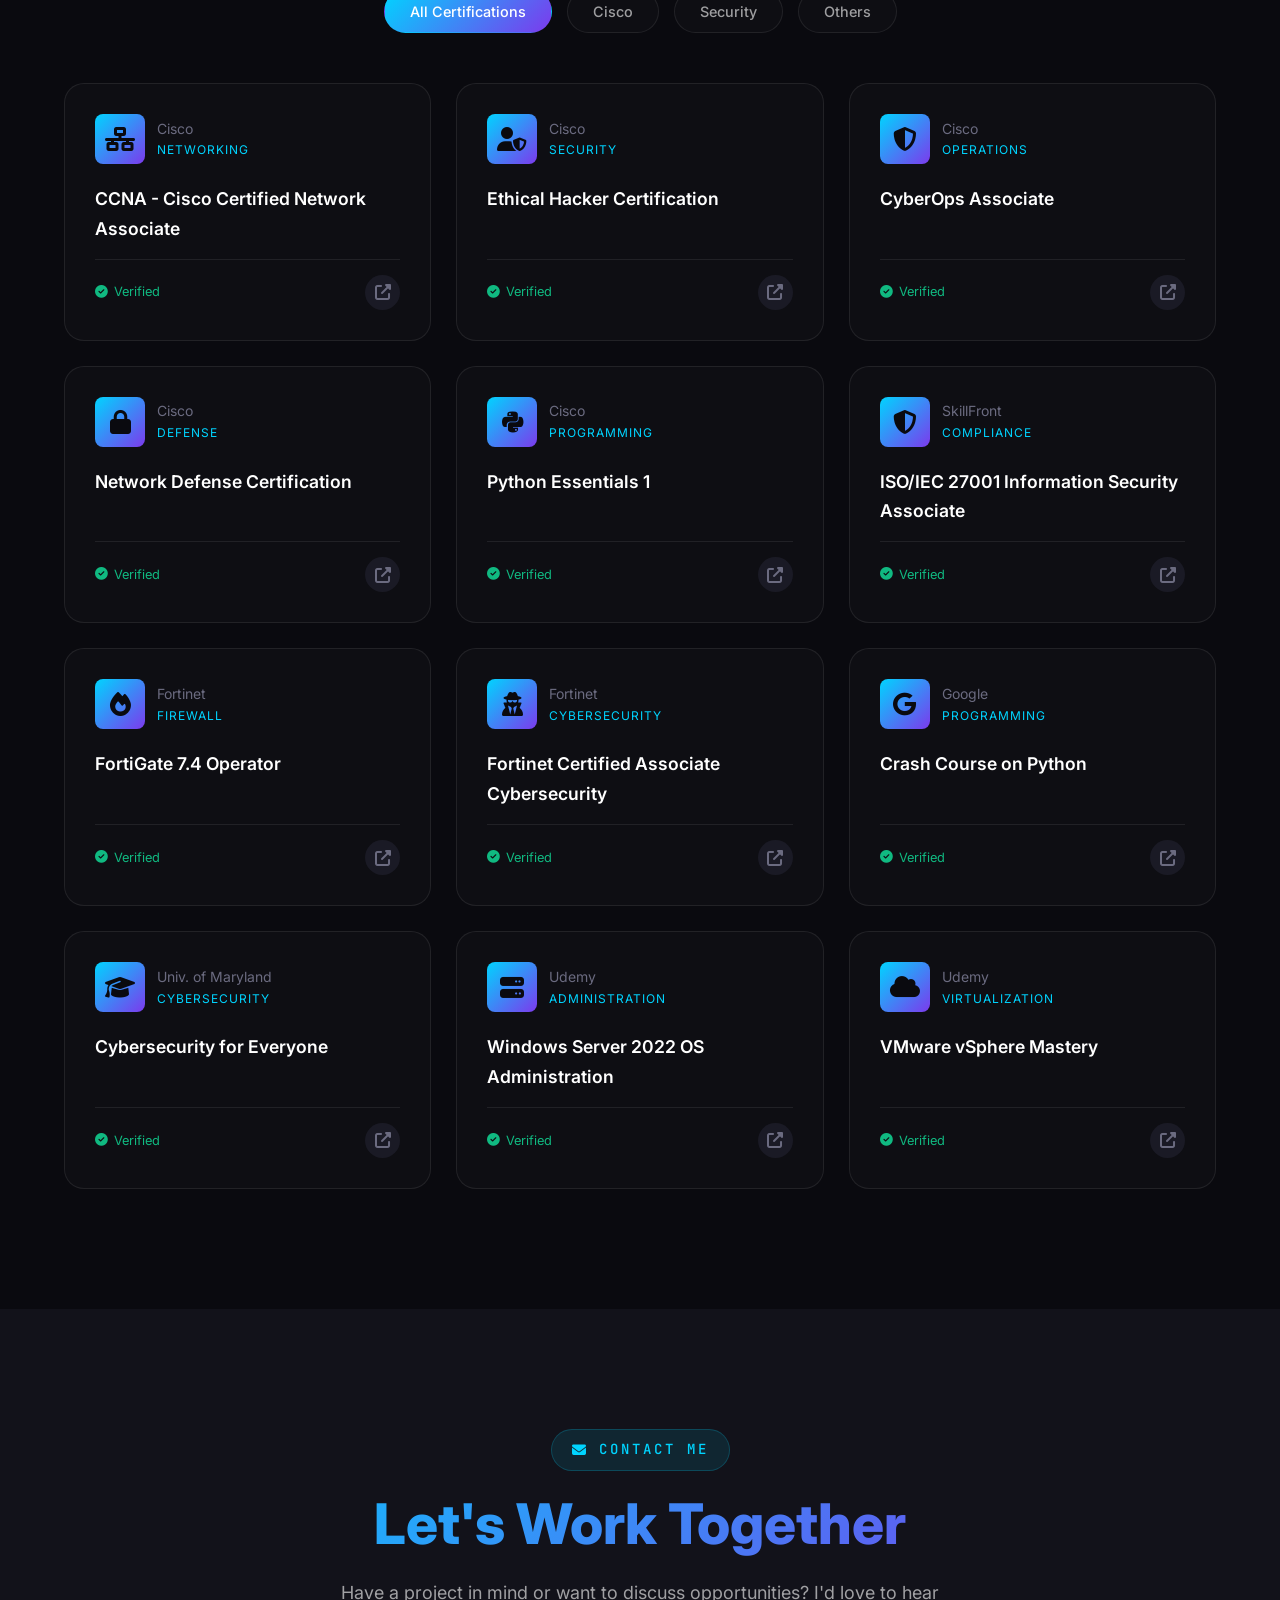
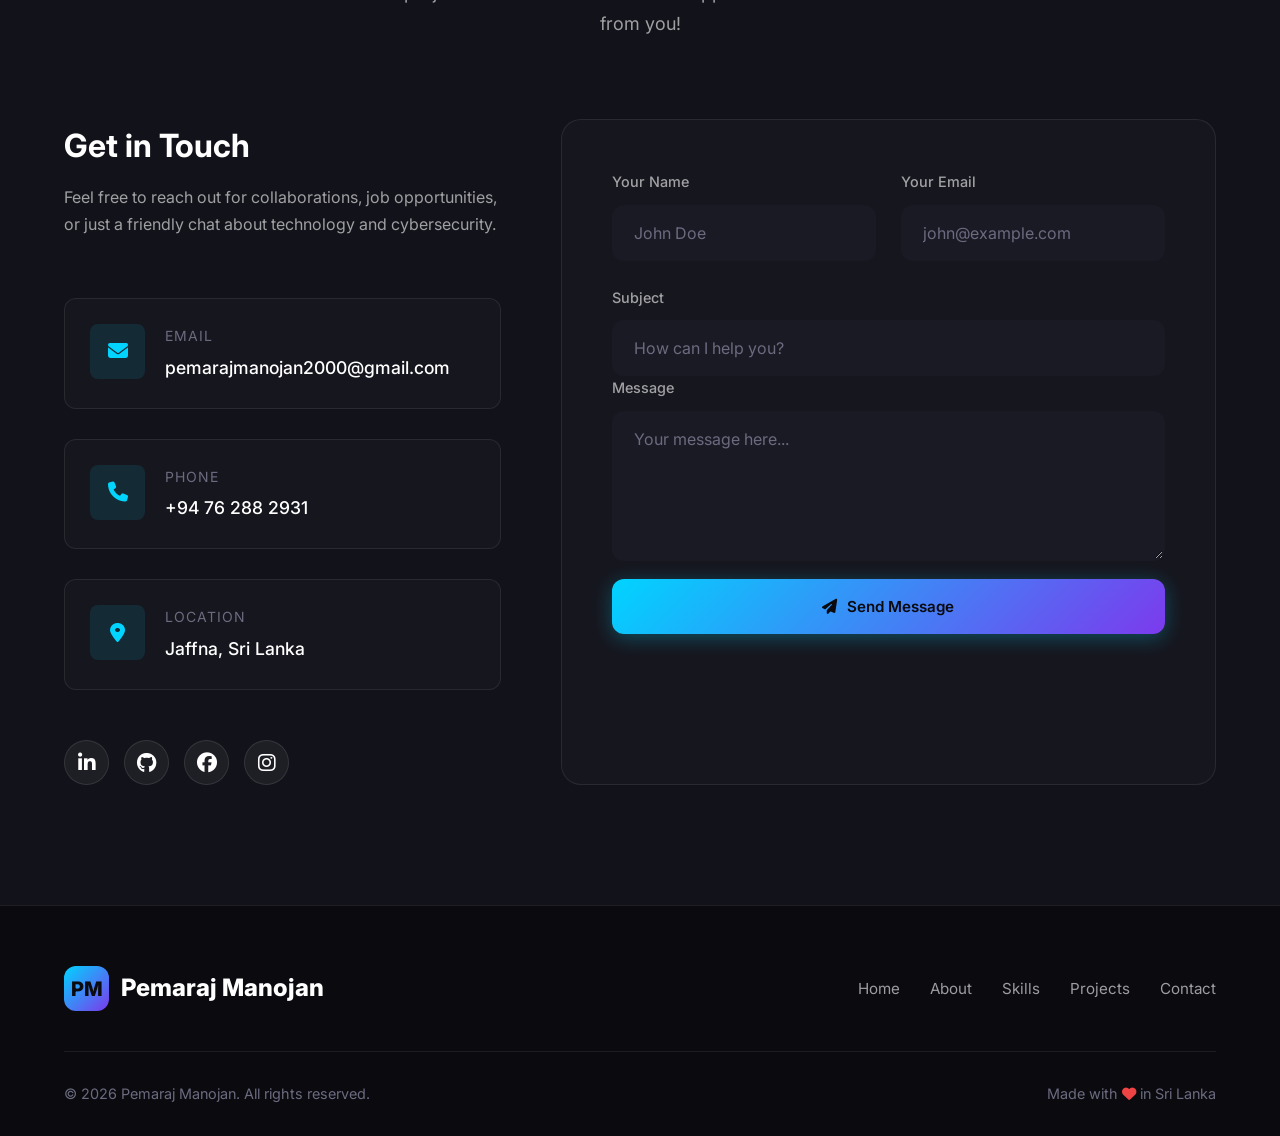
==== commit f8993ed3: "Update print statement from 'Hello' to 'Goodbye'" ====
--- a/index.html
+++ b/index.html
@@ -2183,7 +2183,7 @@
 
     <!-- ✅ Redirect to Thank You Page -->
     <input type="hidden" name="_next"
-           value="https://pmanojan.github.io/pemaraj-manojan-portfolio/thankyou.html">
+           value="https://pmanojan.github.io/thankyou/">
 
     <!-- Honeypot (anti-spam) -->
     <input type="text" name="_honey" style="display:none">
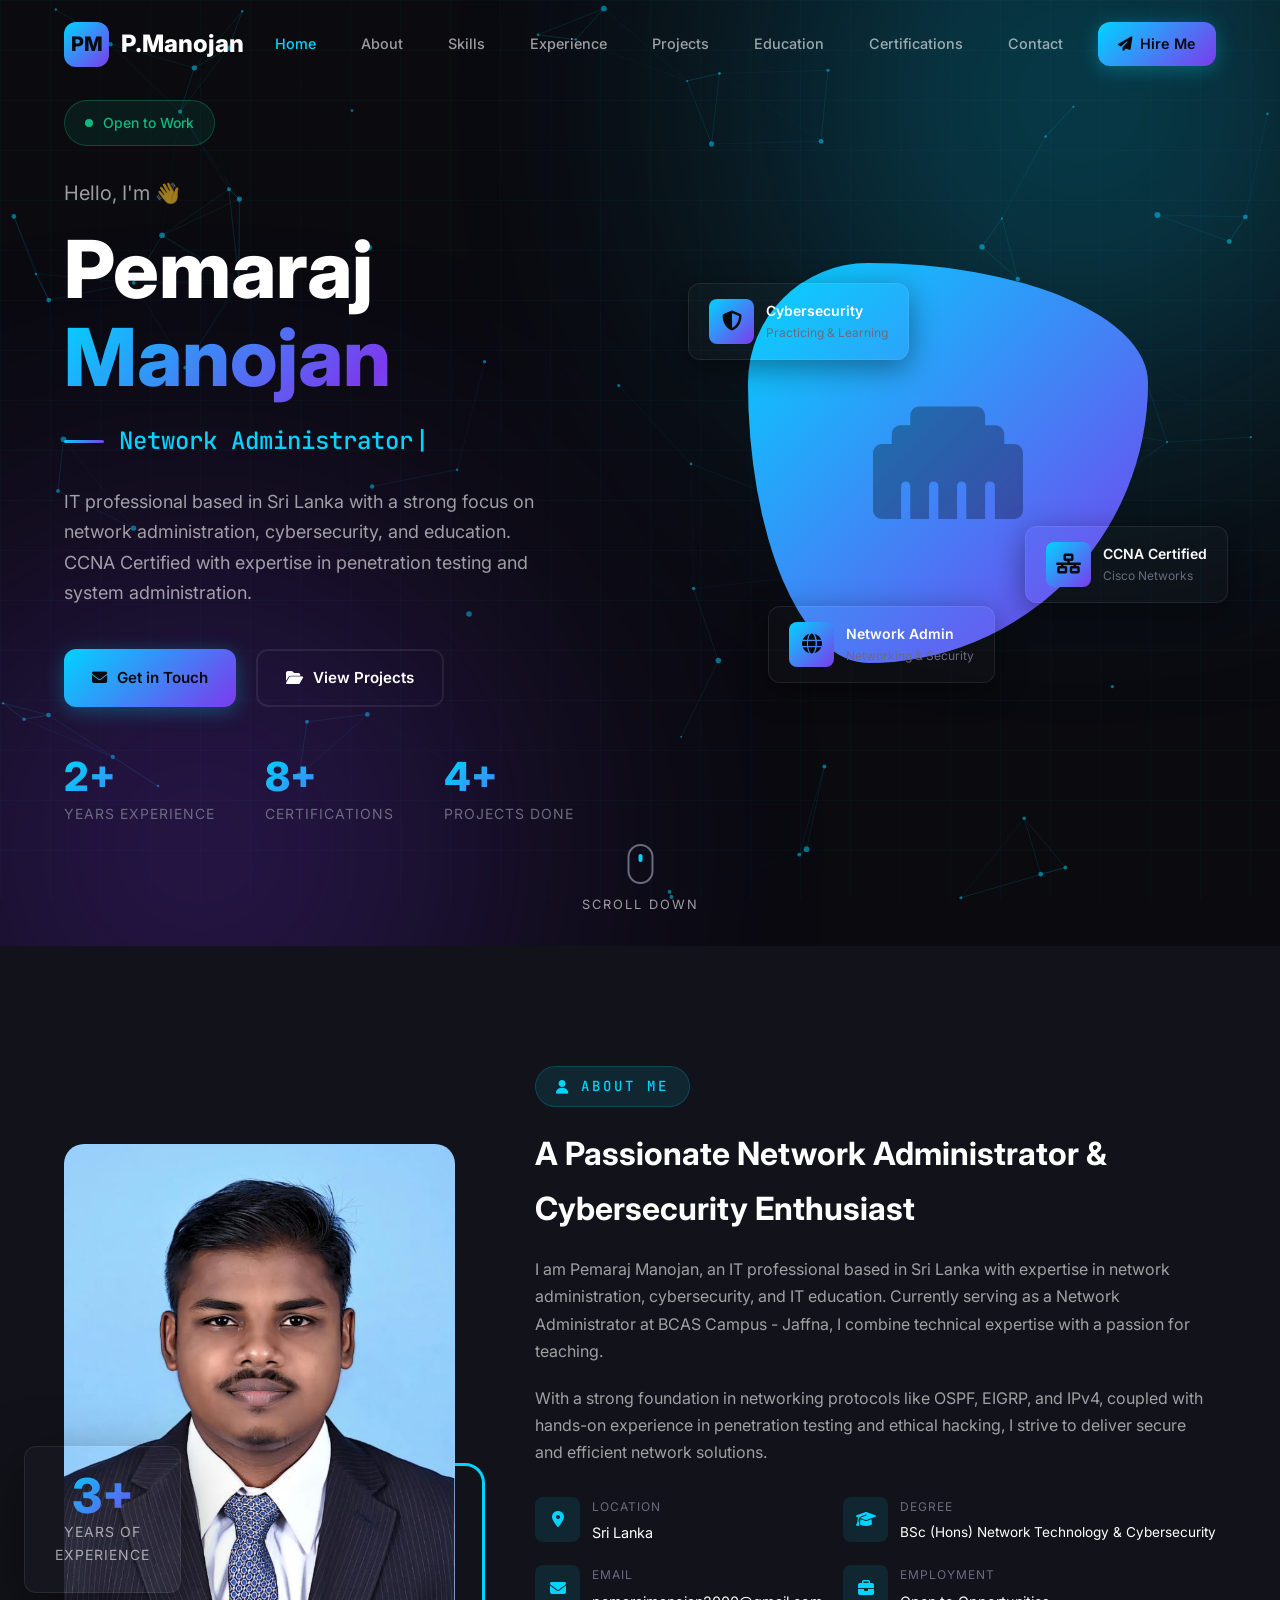
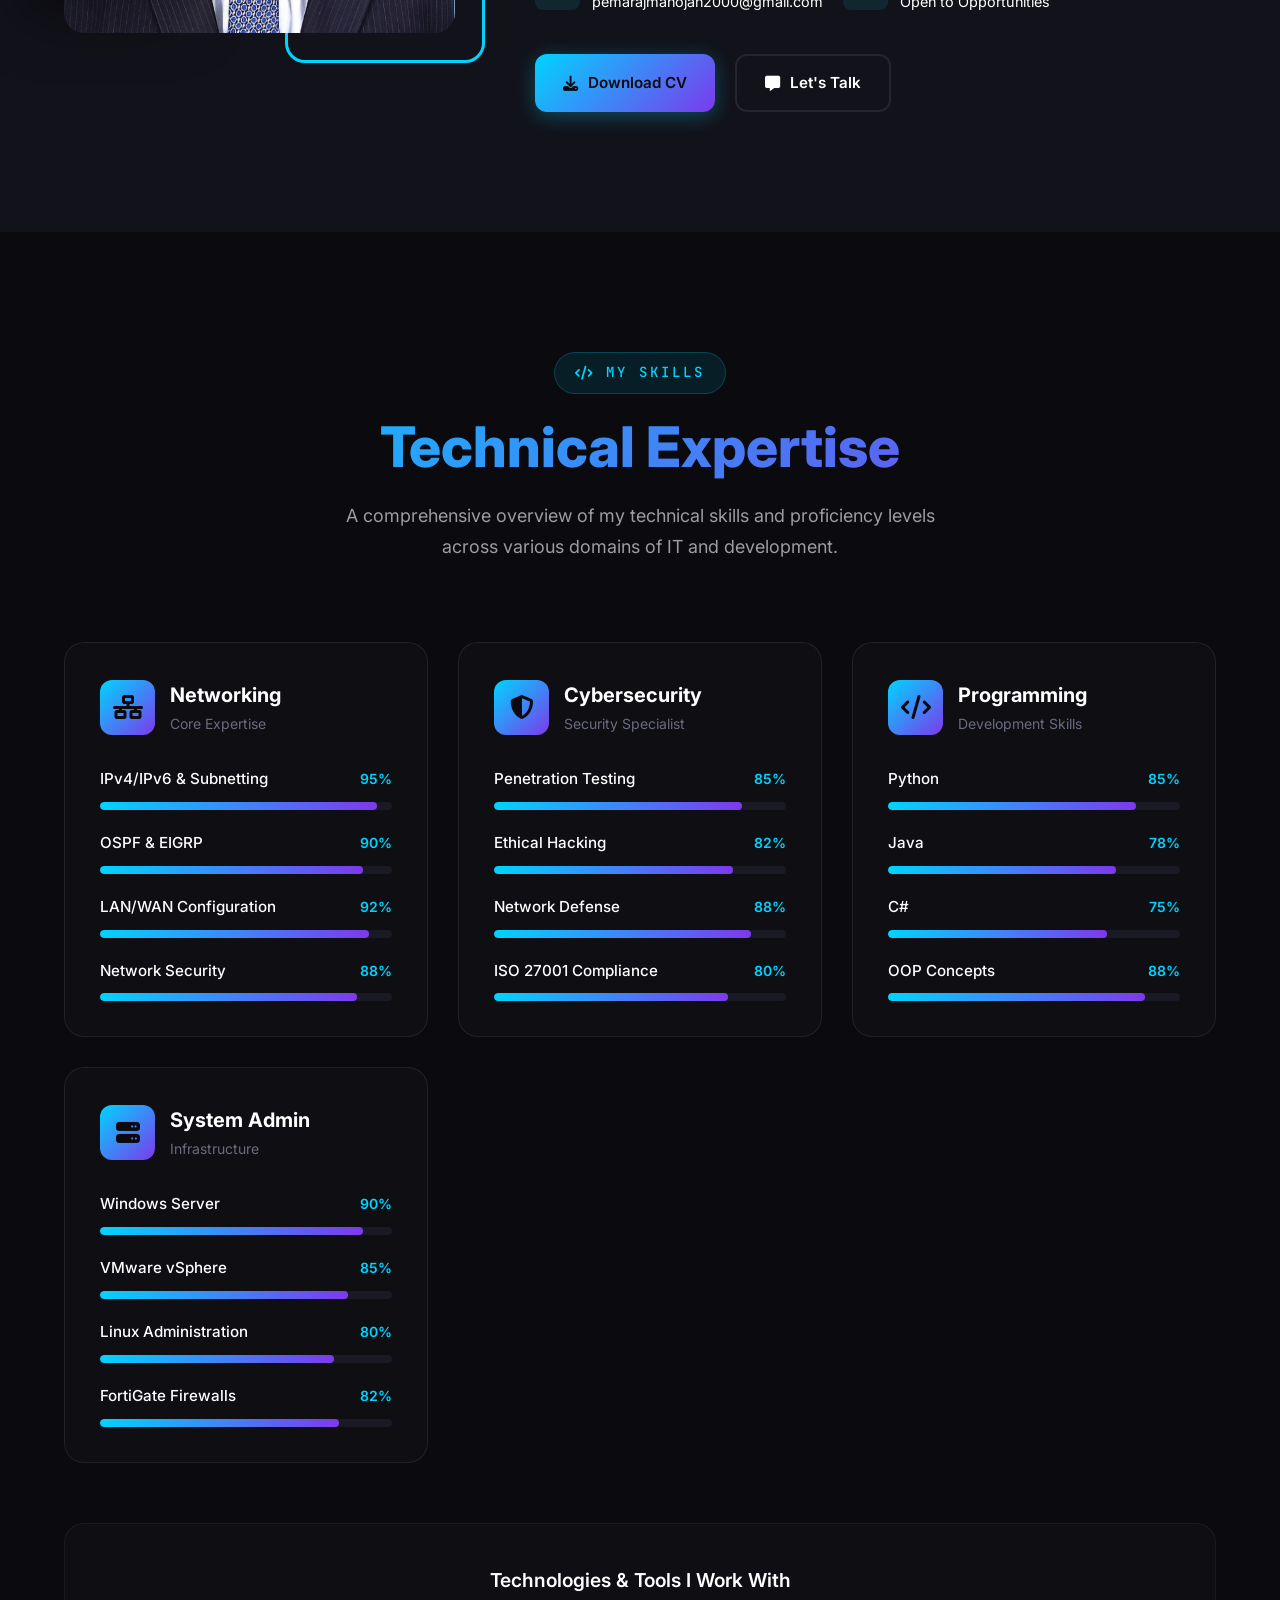
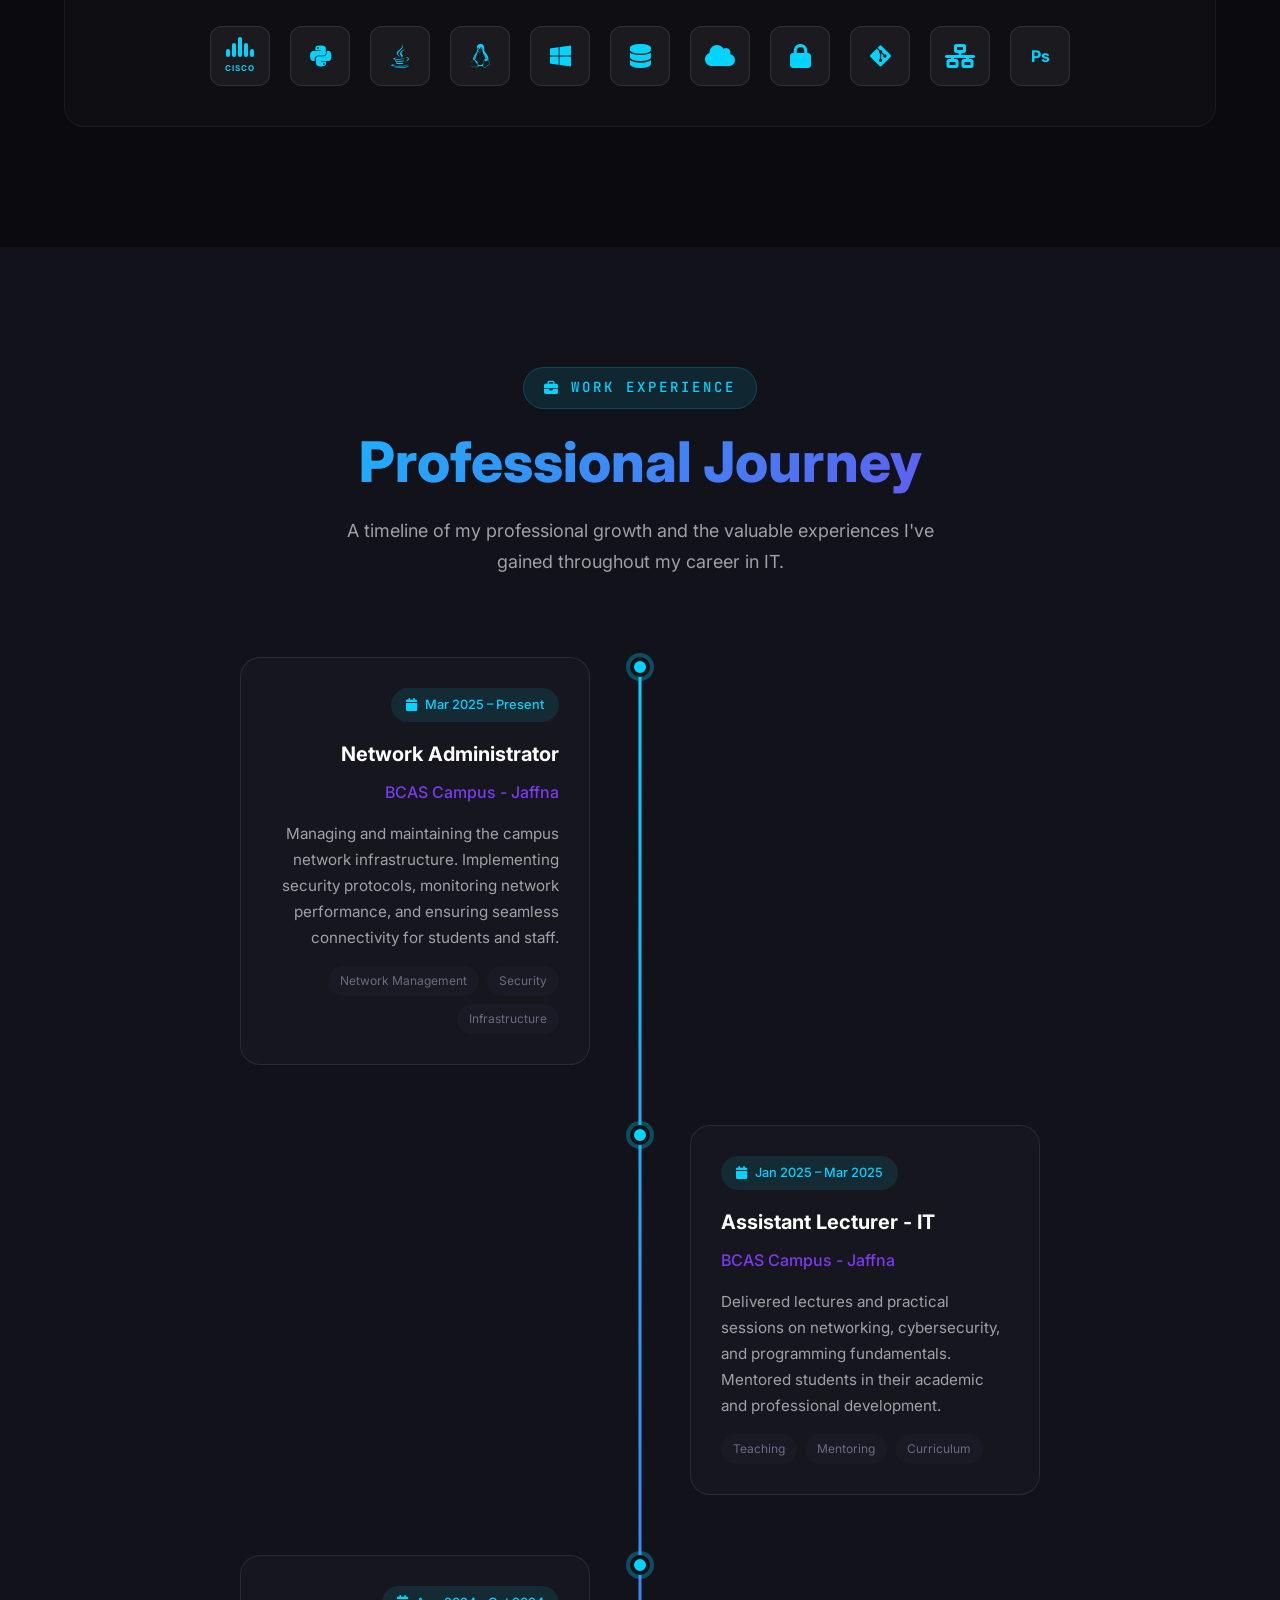
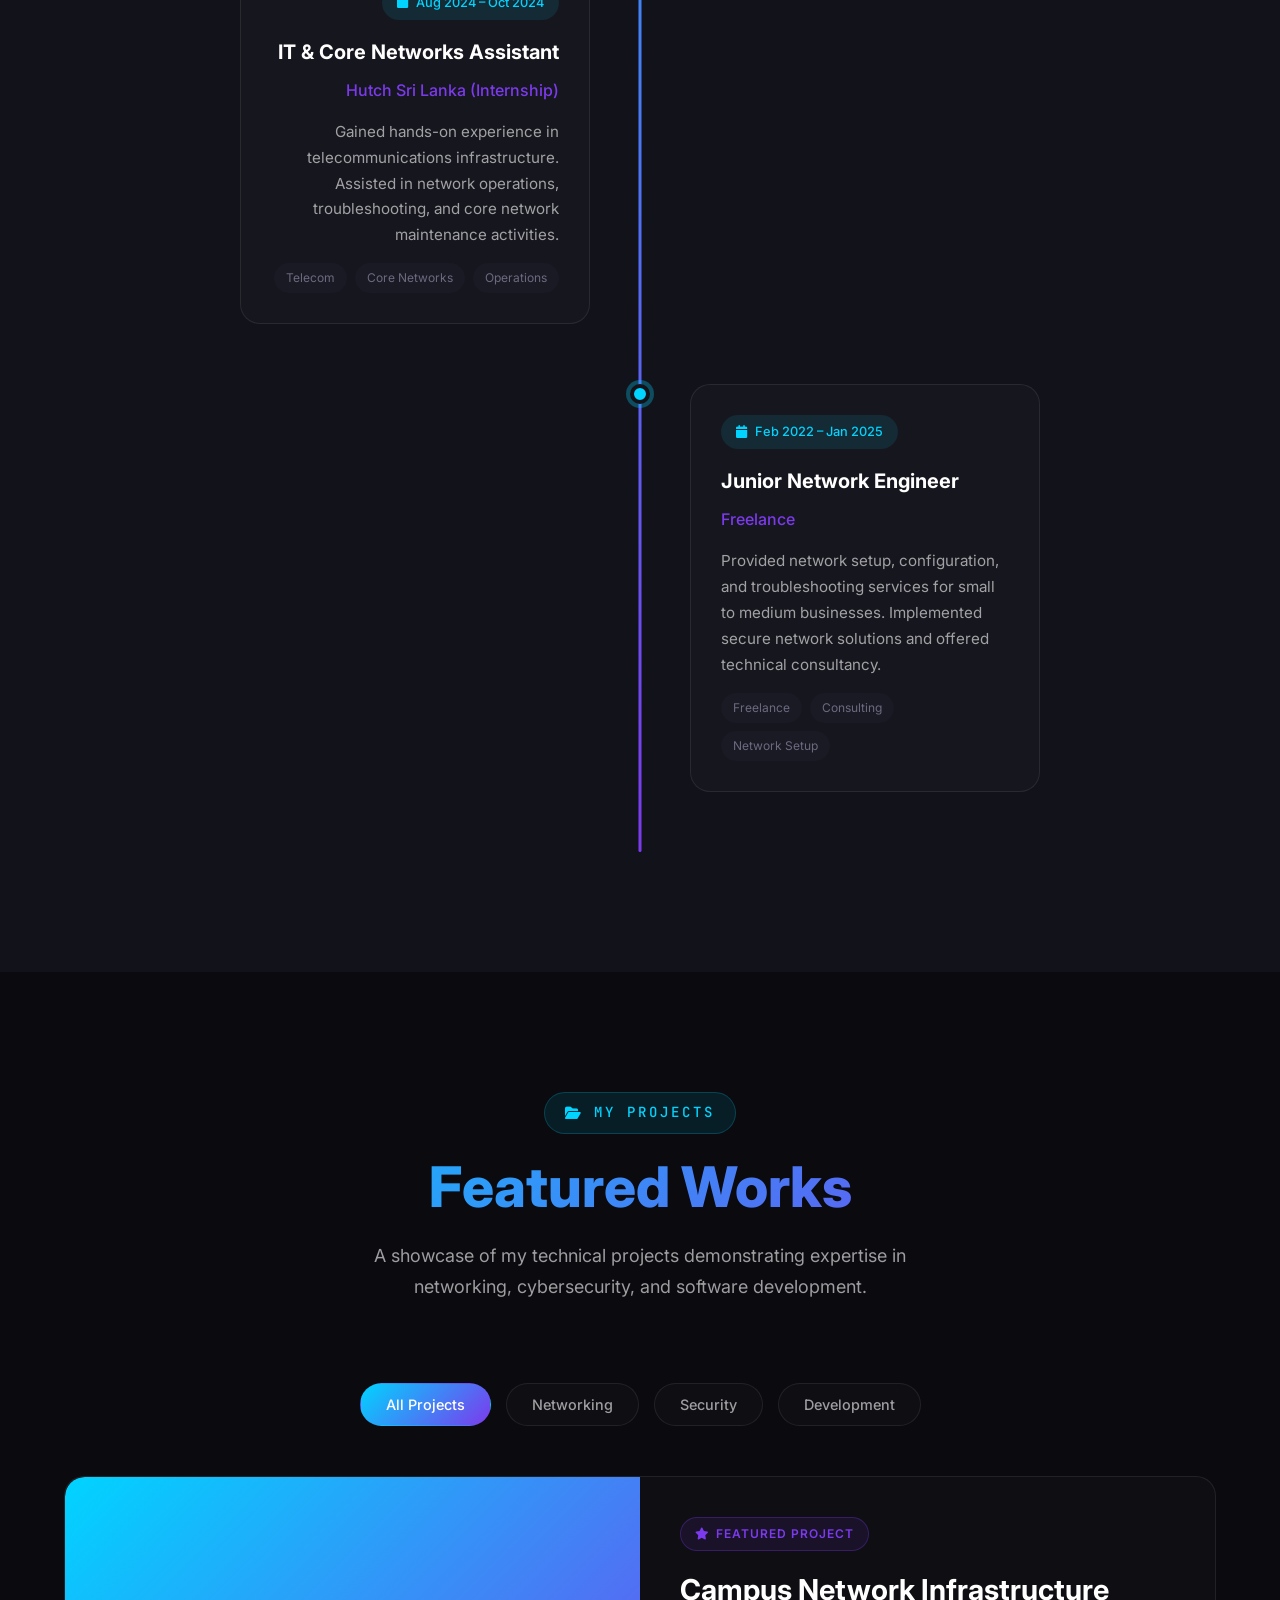
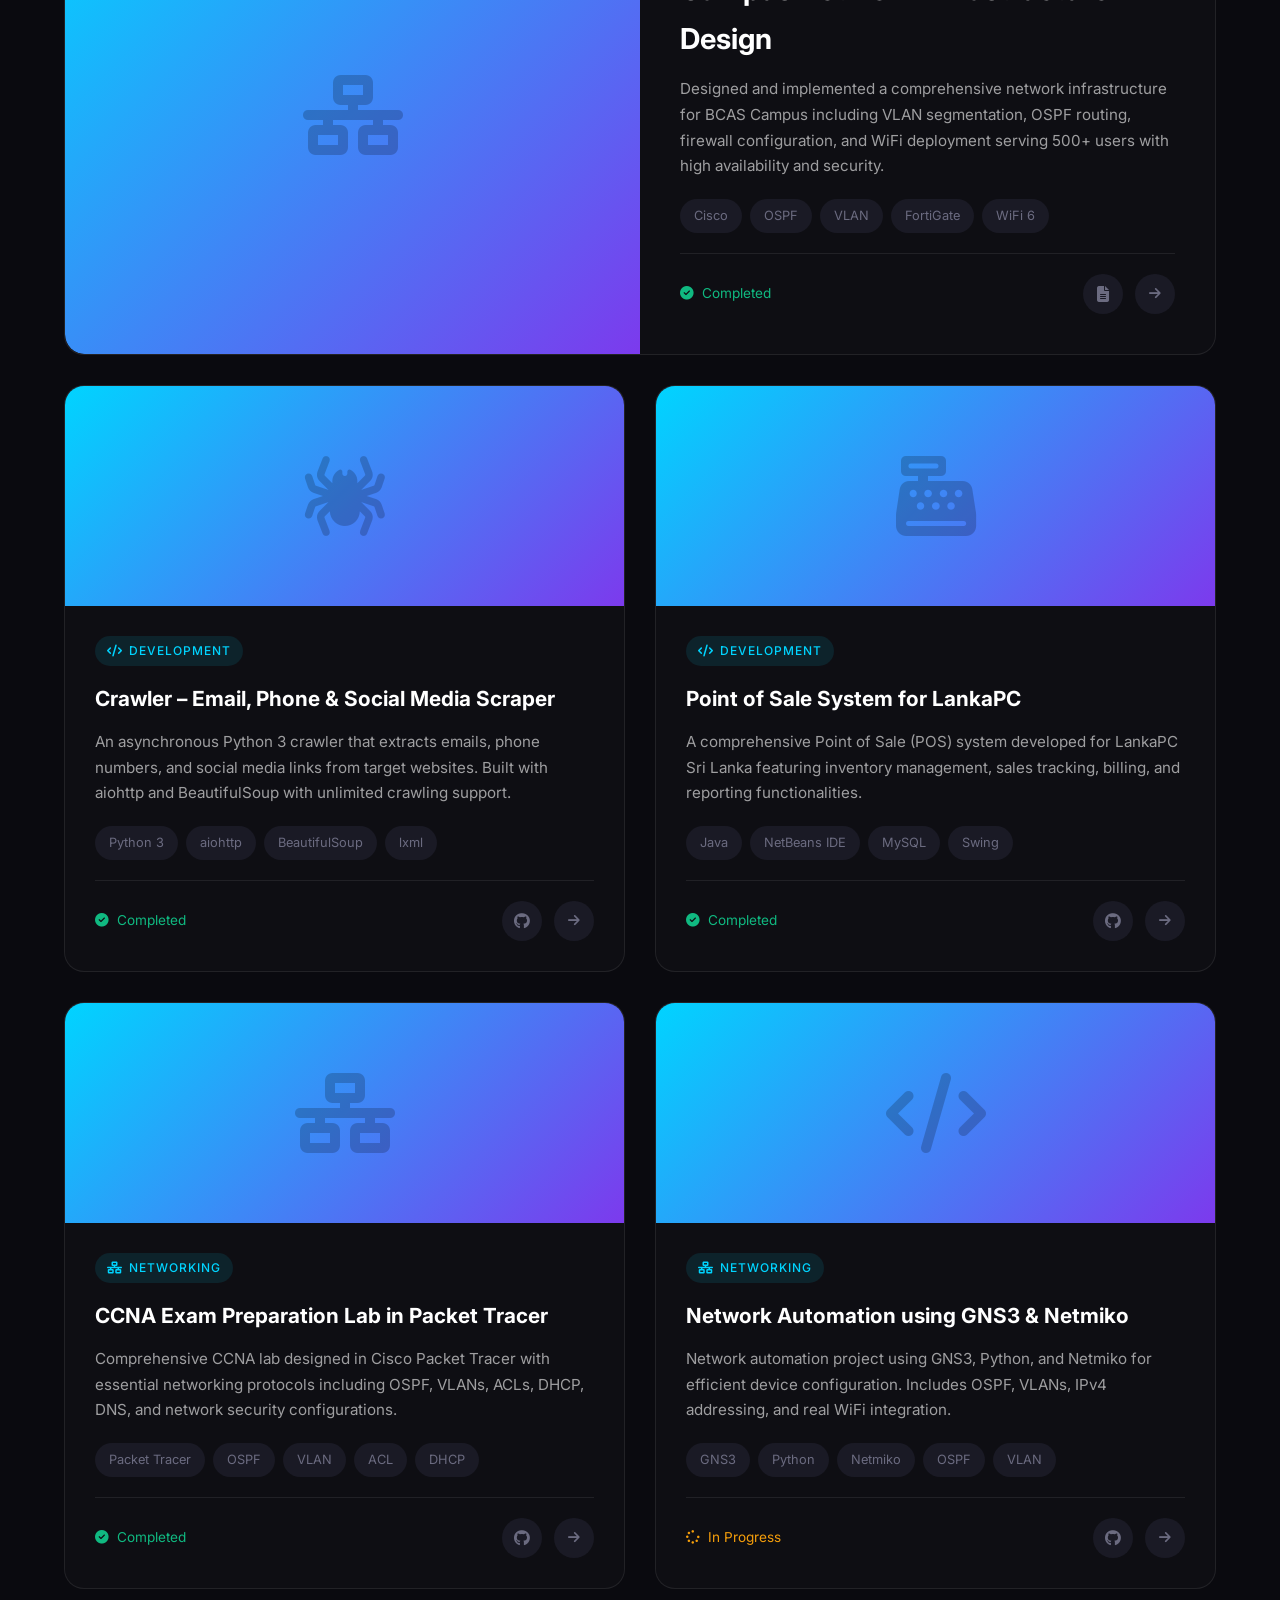
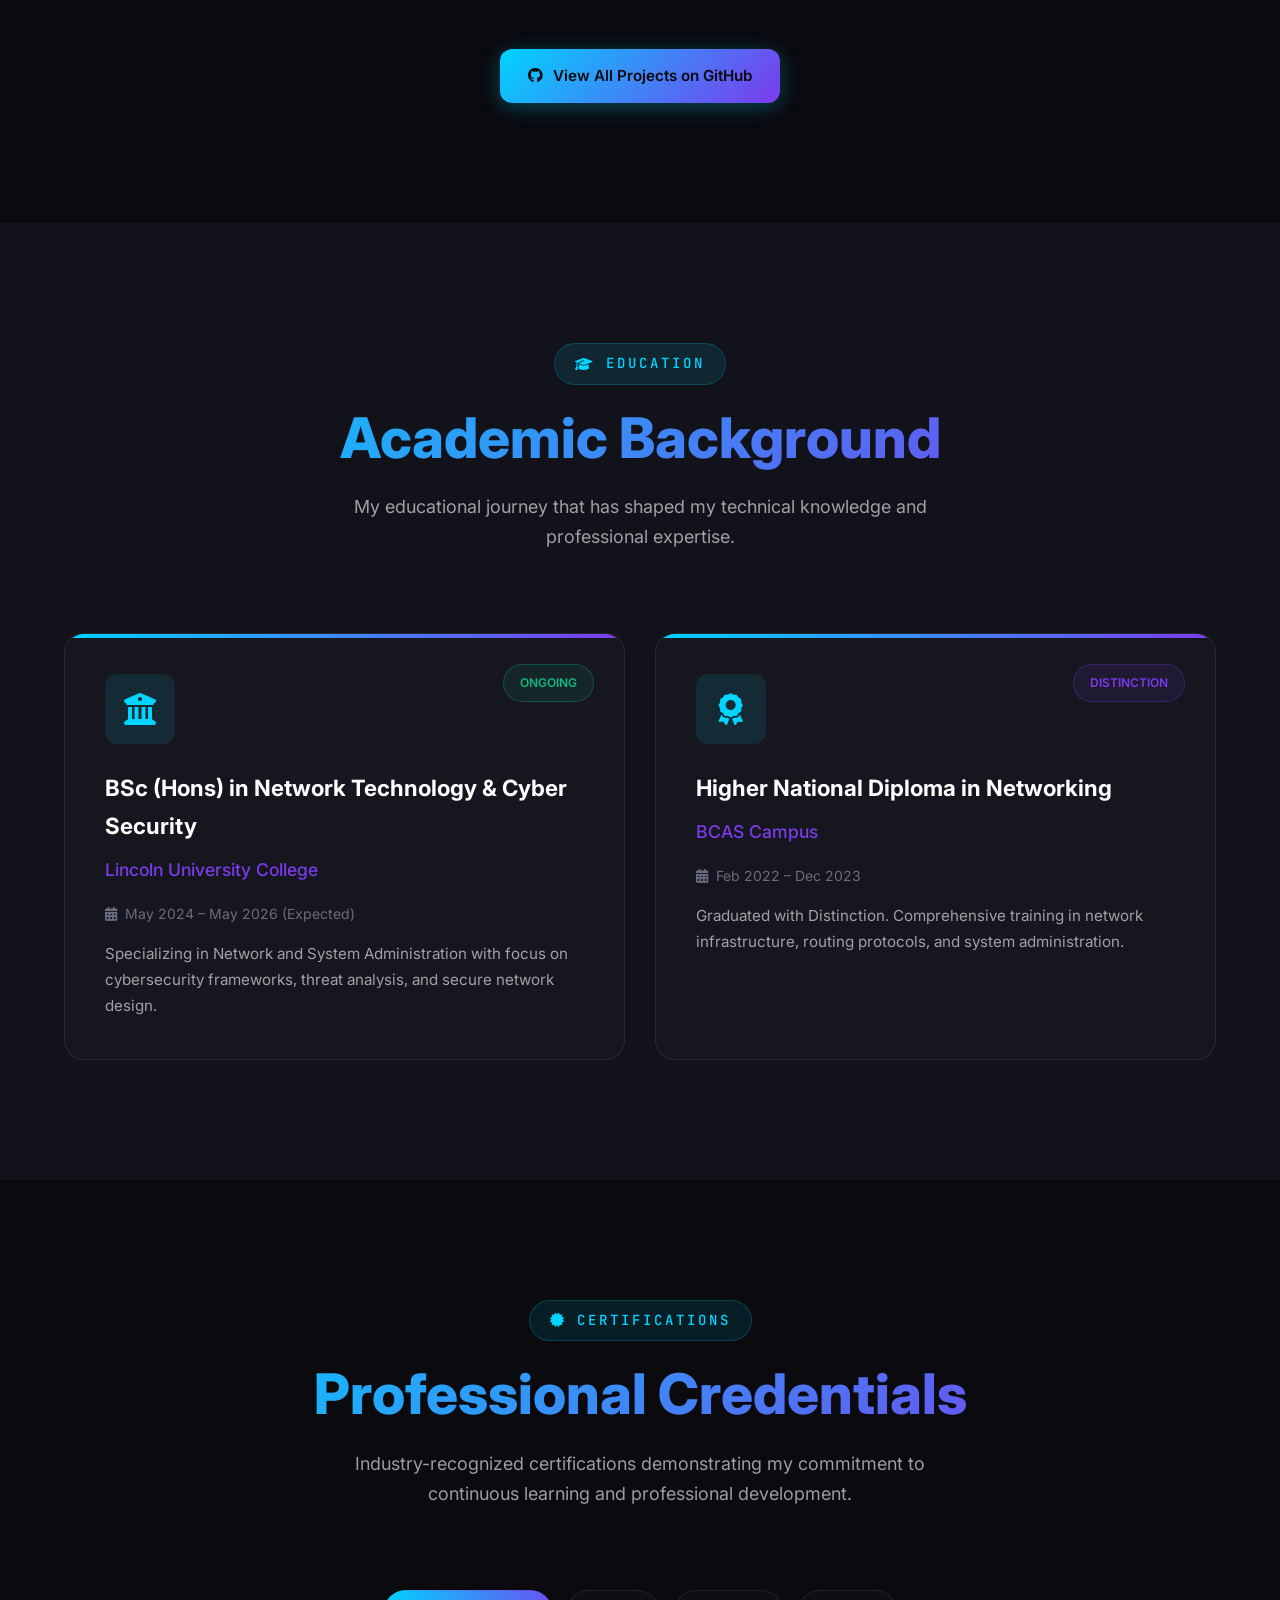
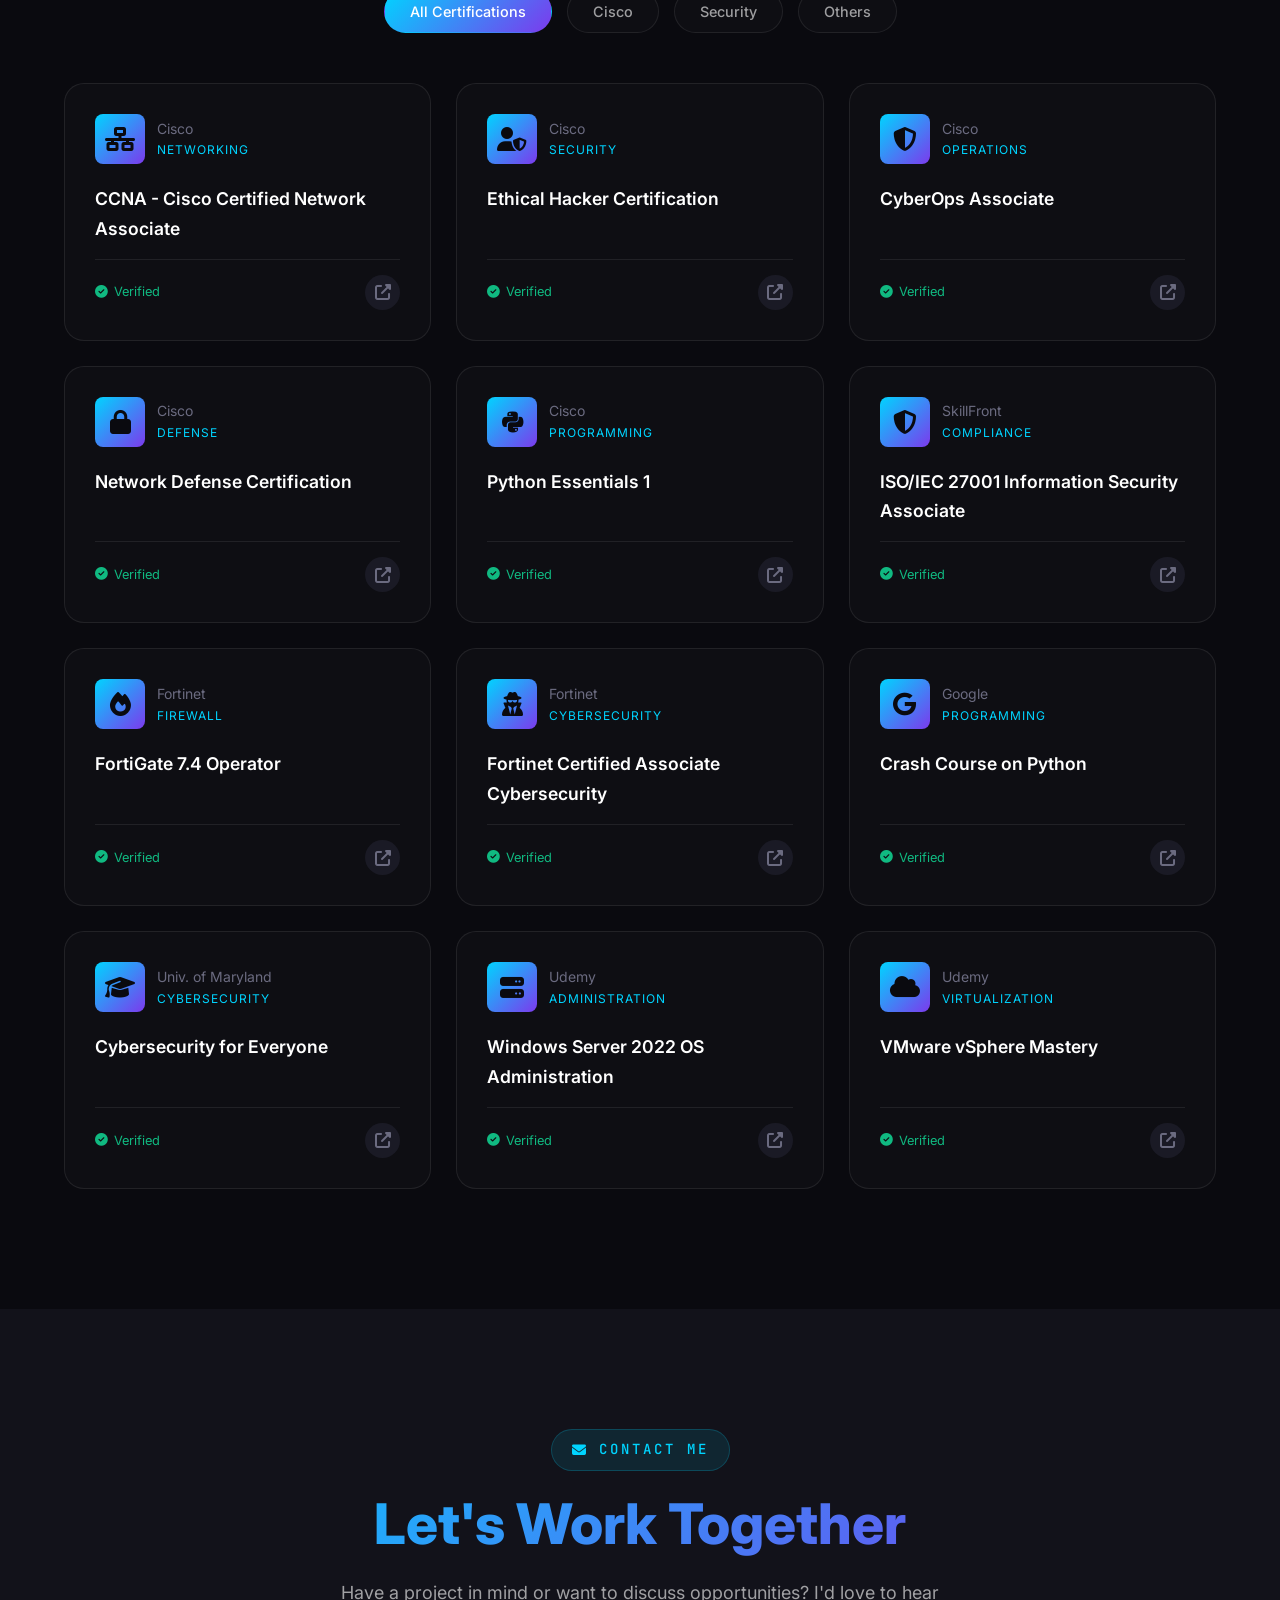
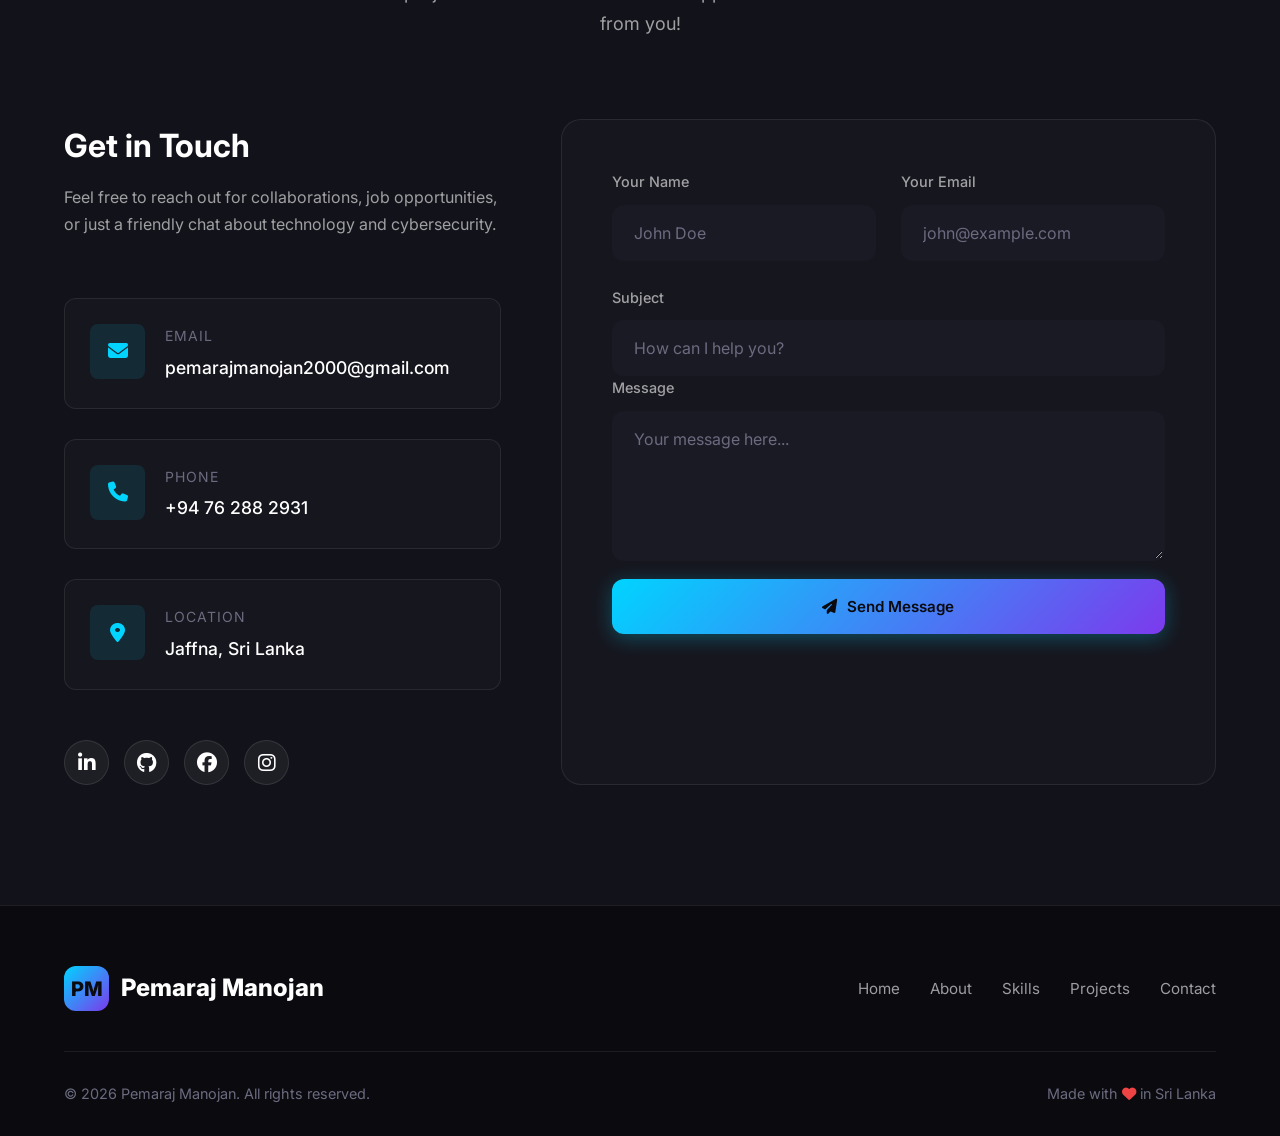
==== commit 8c7e1401: "Update index.html" ====
--- a/index.html
+++ b/index.html
@@ -2182,8 +2182,7 @@
     <input type="hidden" name="_template" value="table">
 
     <!-- ✅ Redirect to Thank You Page -->
-    <input type="hidden" name="_next"
-           value="https://pmanojan.github.io/thankyou/">
+    <input type="hidden" name="_next" value="https://pmanojan.github.io/thankyou">
 
     <!-- Honeypot (anti-spam) -->
     <input type="text" name="_honey" style="display:none">
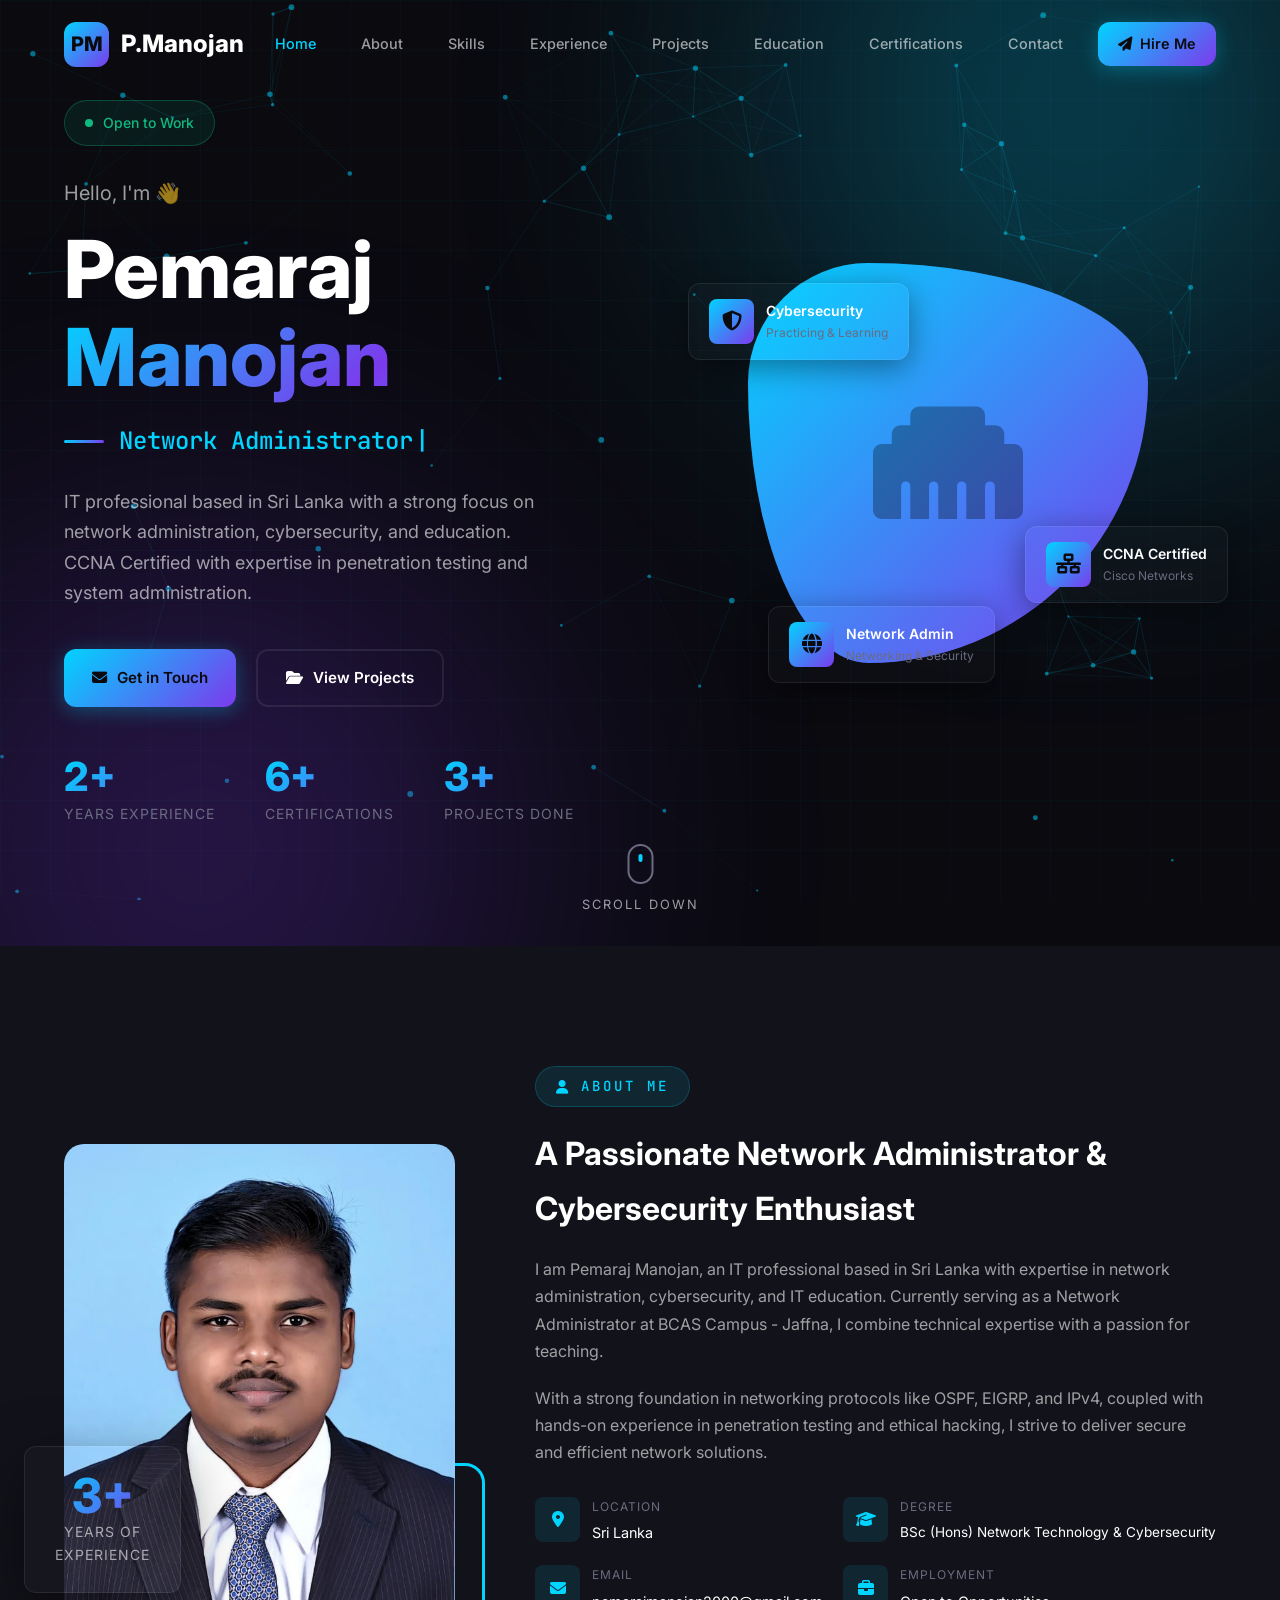
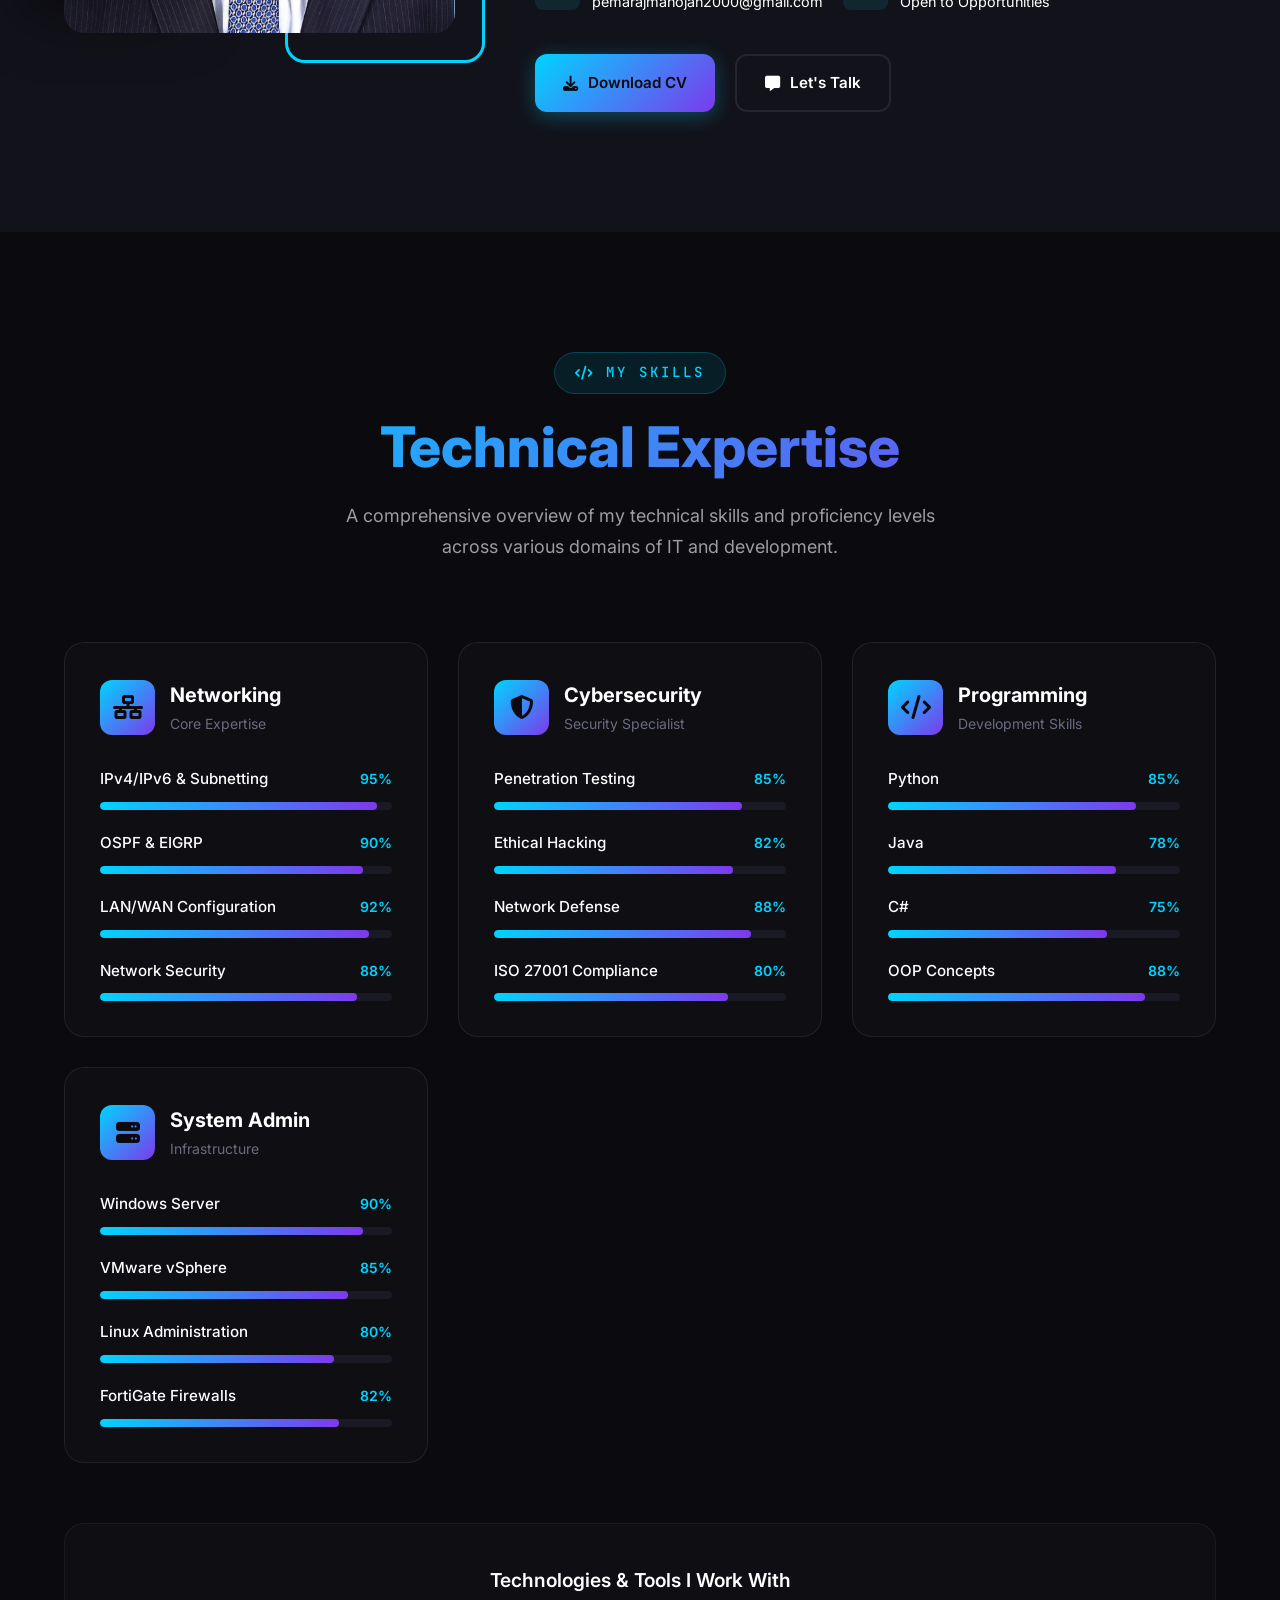
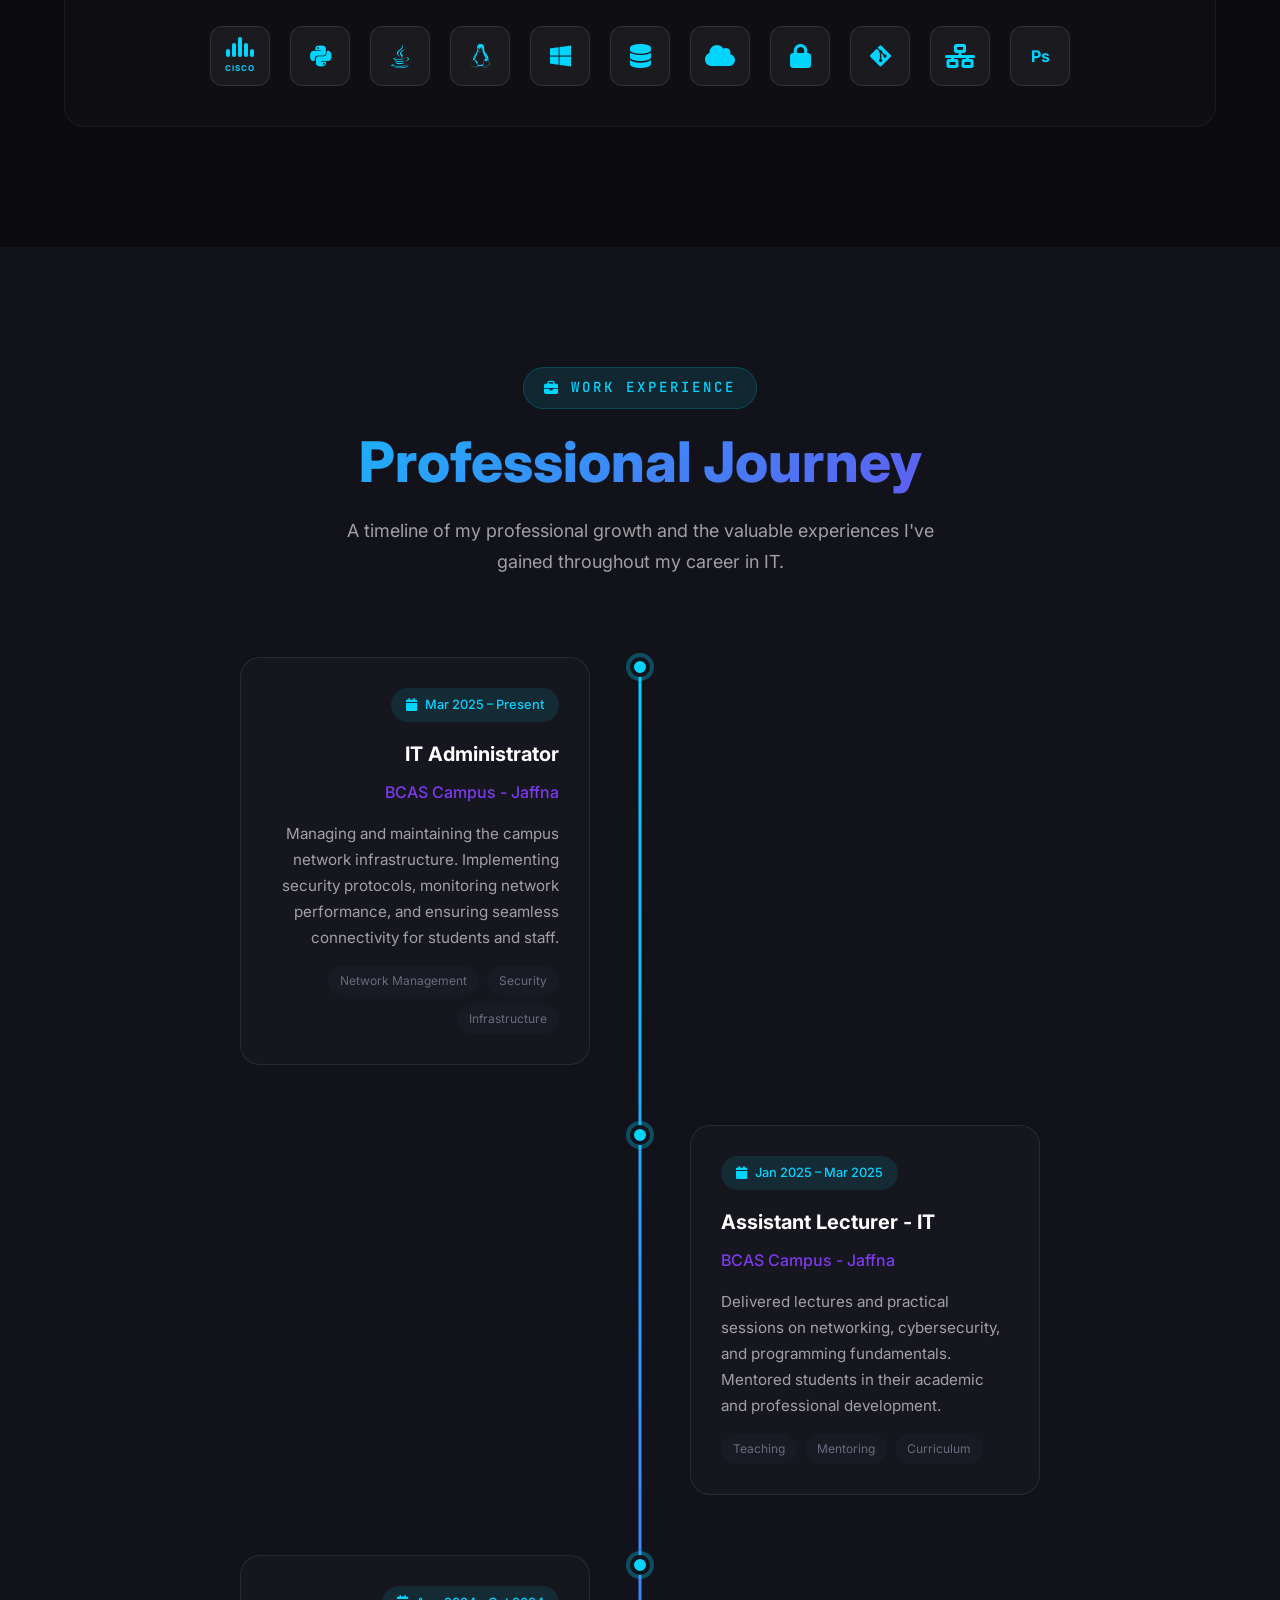
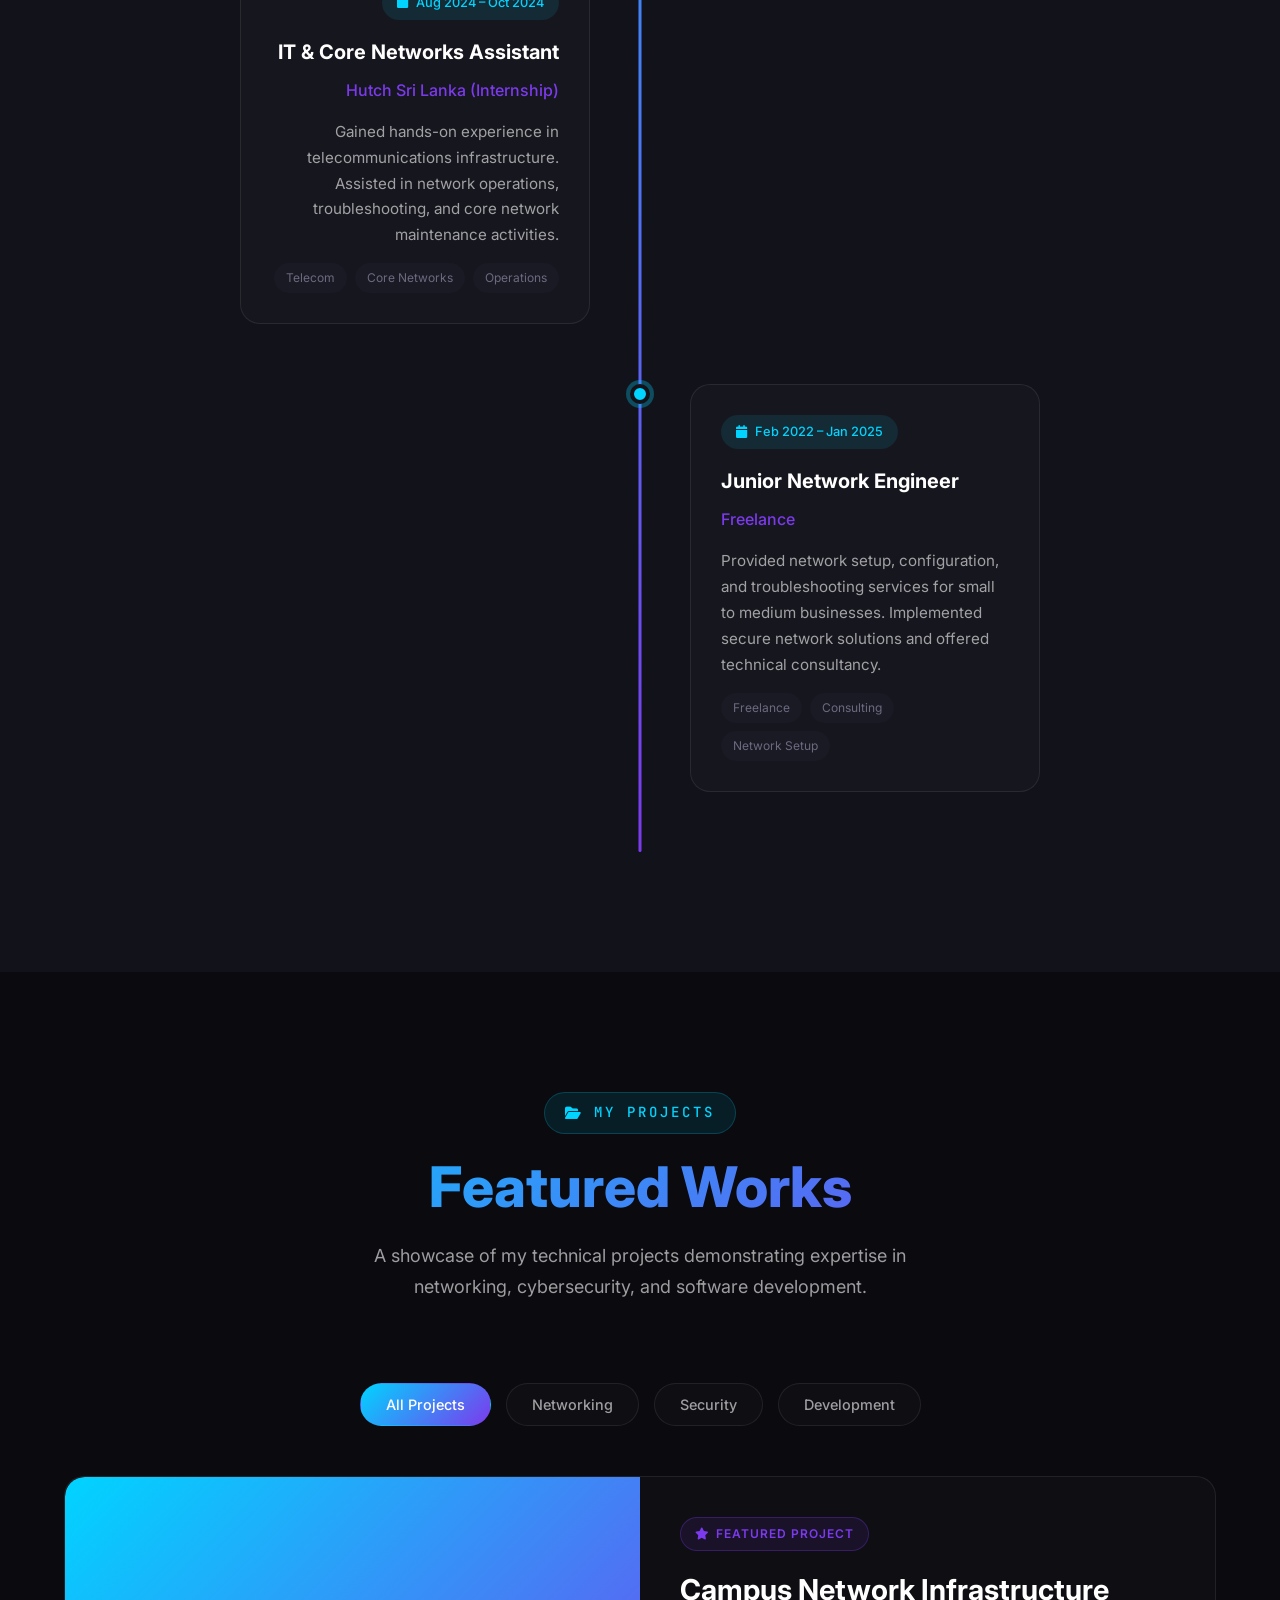
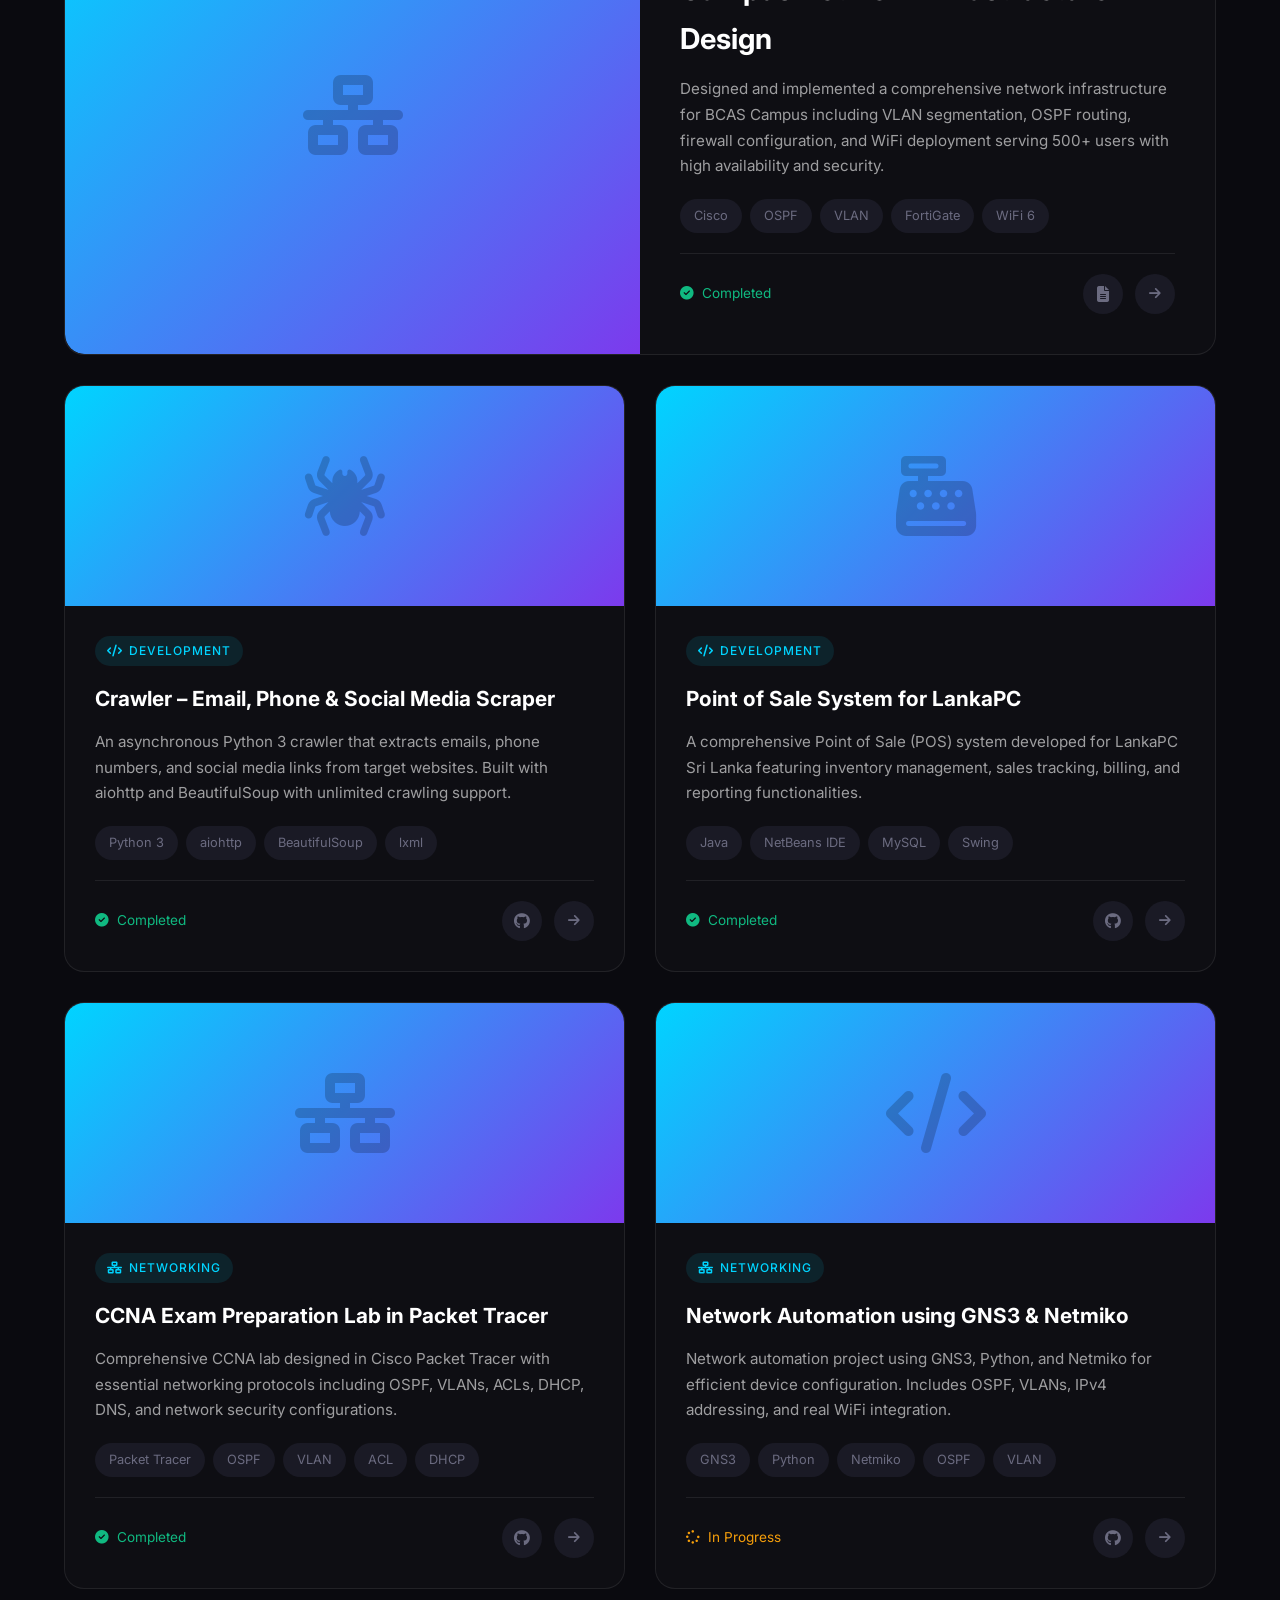
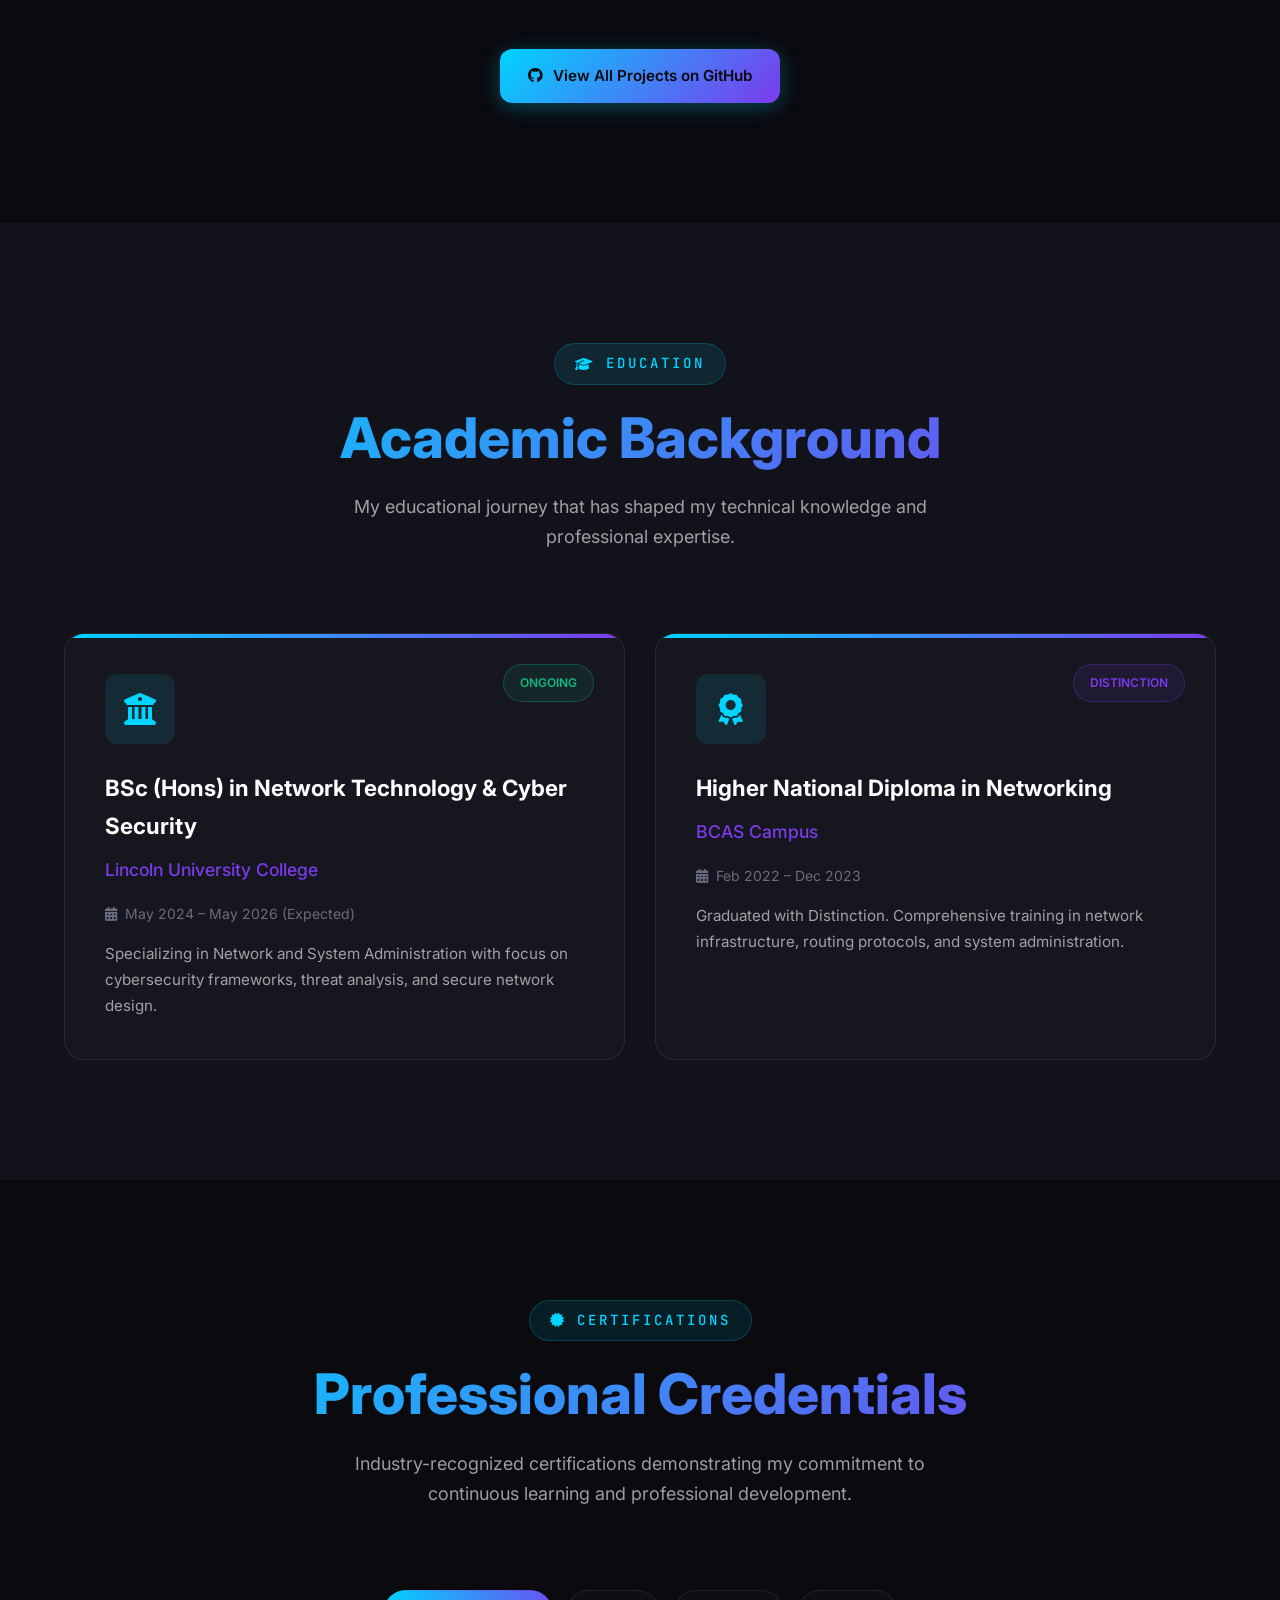
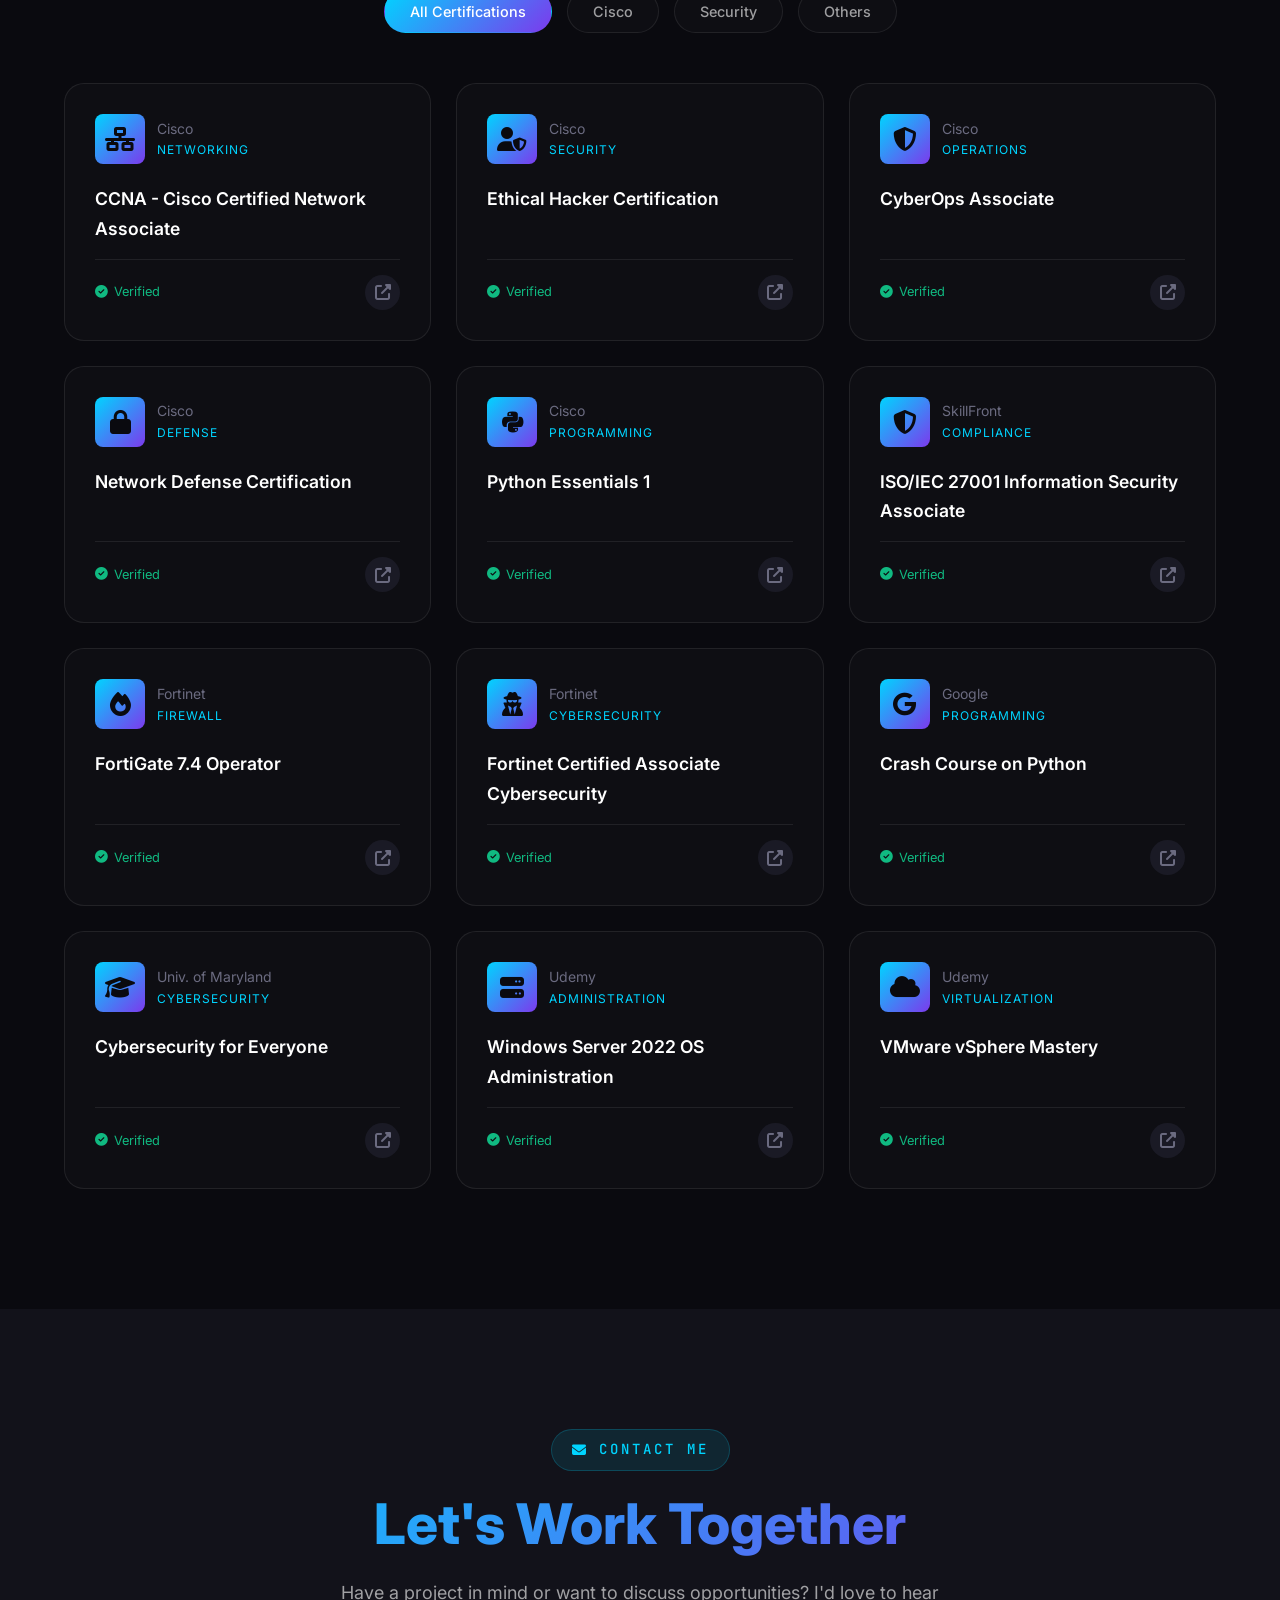
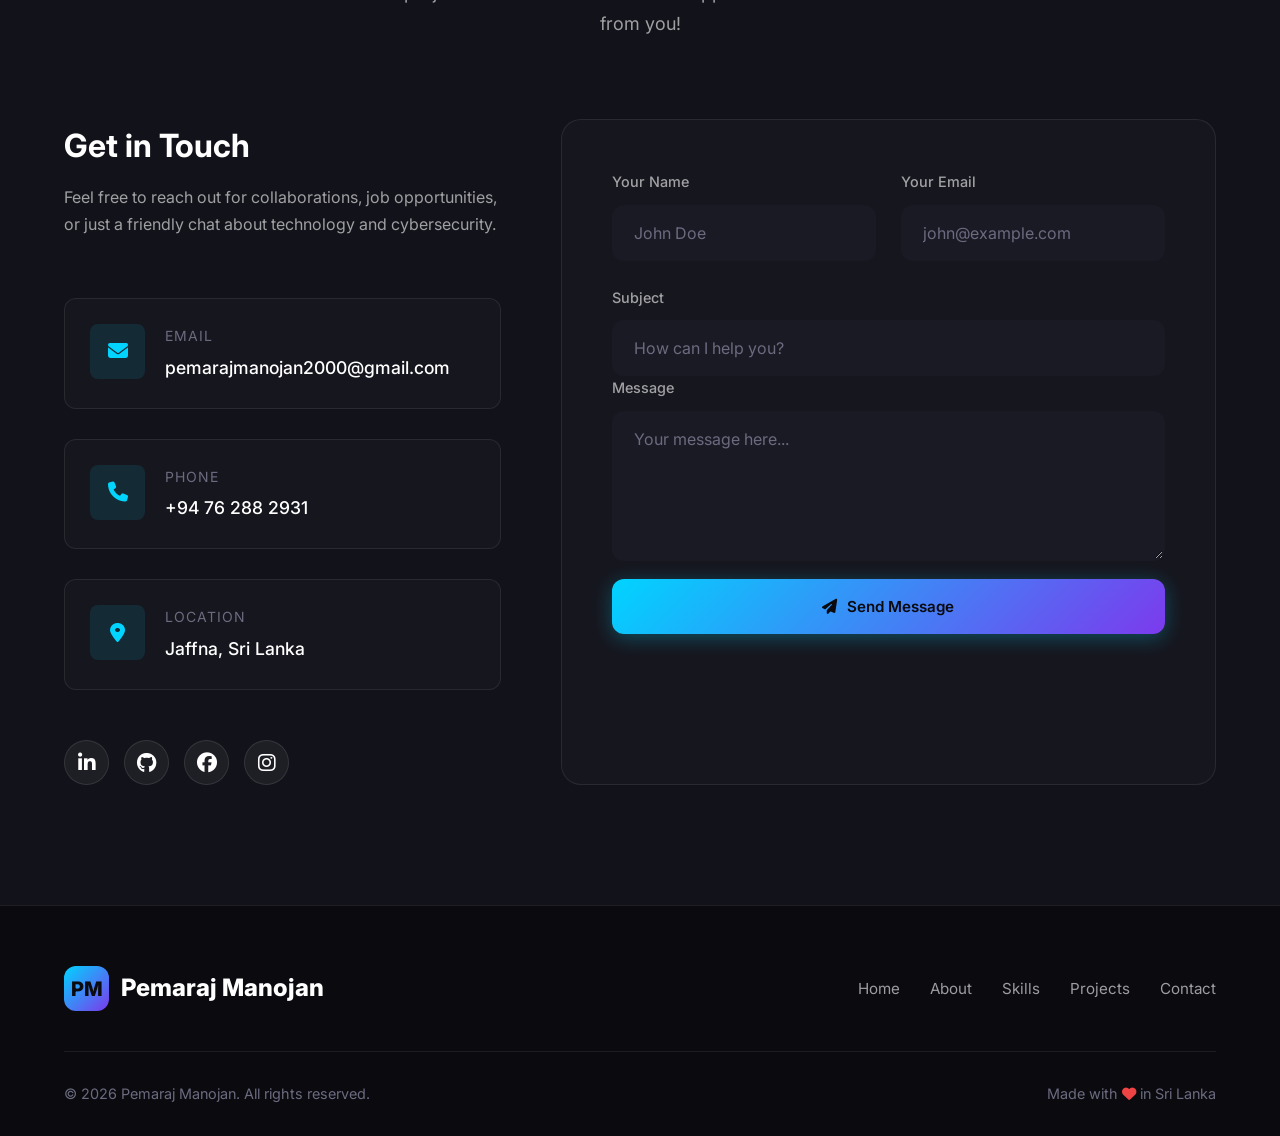
==== commit 1f65d489: "Change" ====
--- a/index.html
+++ b/index.html
@@ -1338,7 +1338,7 @@
                             <i class="fas fa-calendar" aria-hidden="true"></i>
                             Mar 2025 – Present
                         </div>
-                        <h3 class="timeline-title">Network Administrator</h3>
+                        <h3 class="timeline-title">IT Administrator</h3>
                         <p class="timeline-company">BCAS Campus - Jaffna</p>
                         <p class="timeline-description">
                             Managing and maintaining the campus network infrastructure. Implementing 
